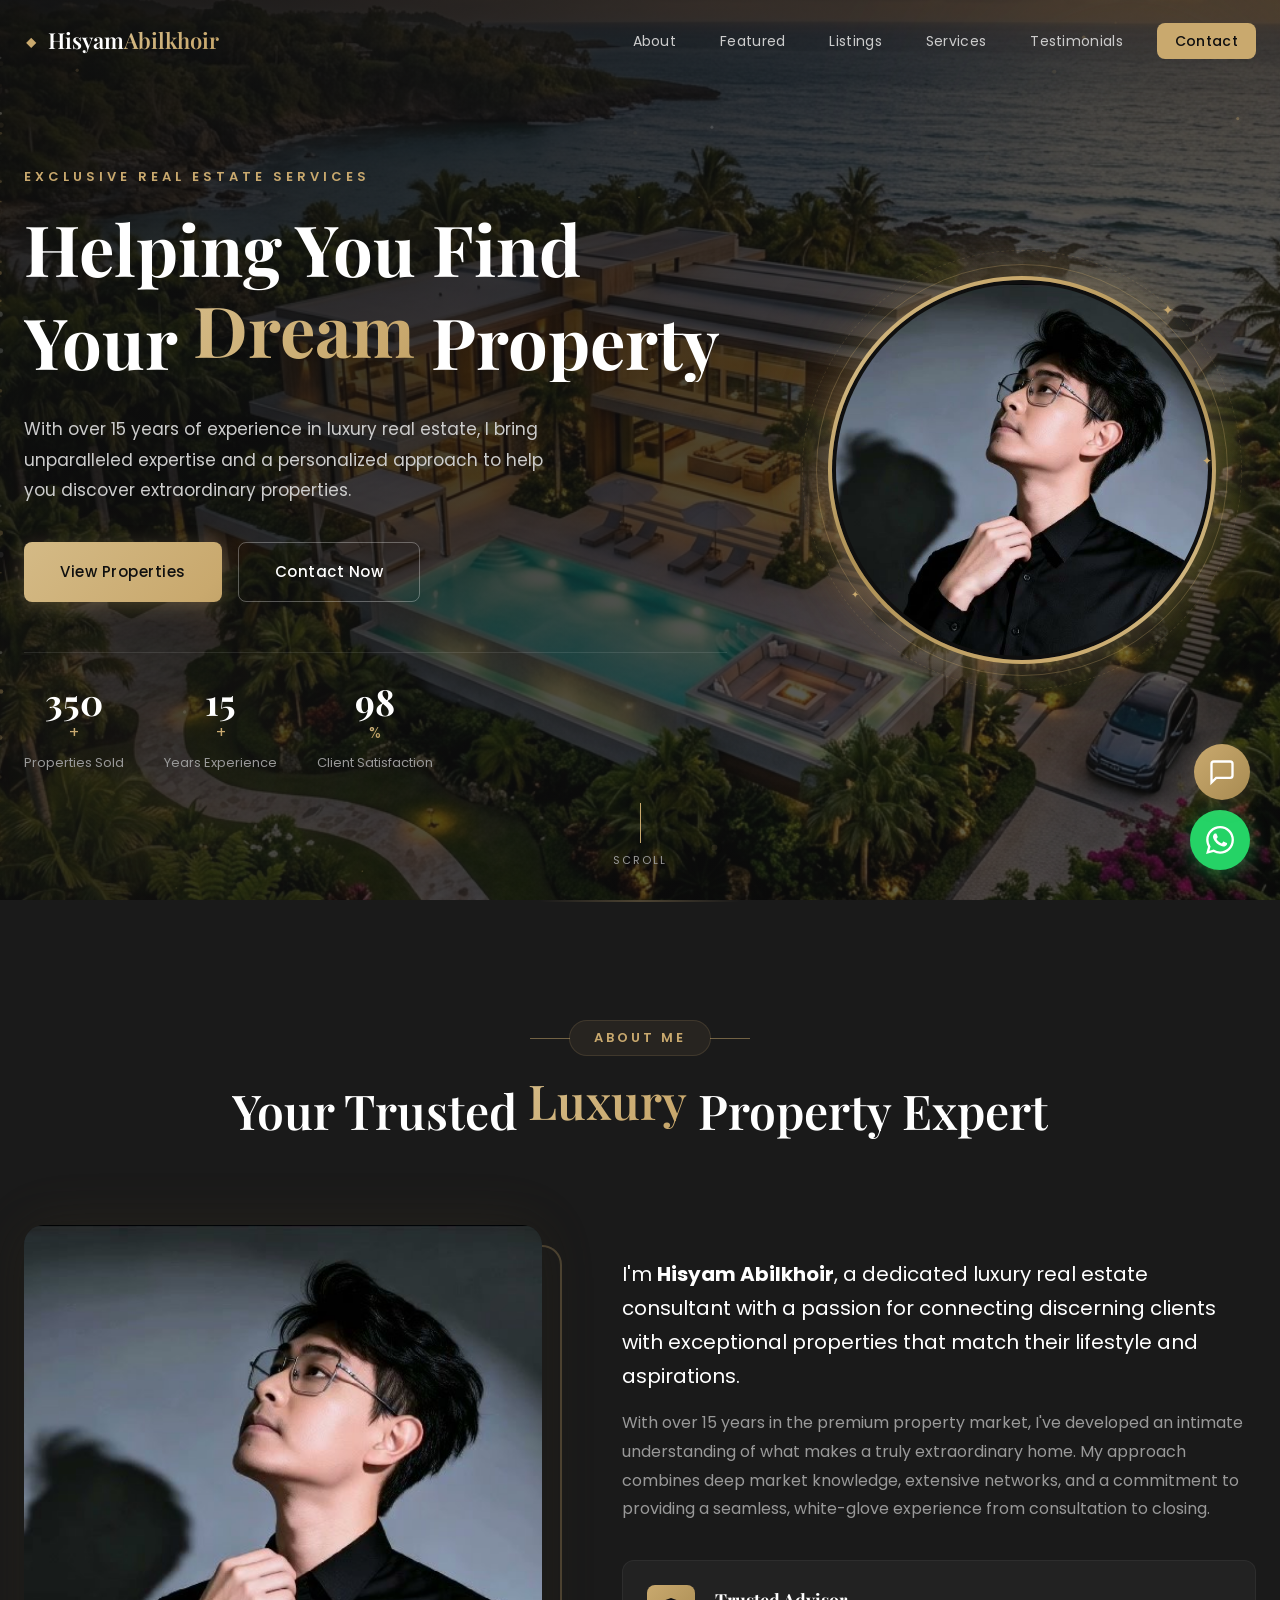
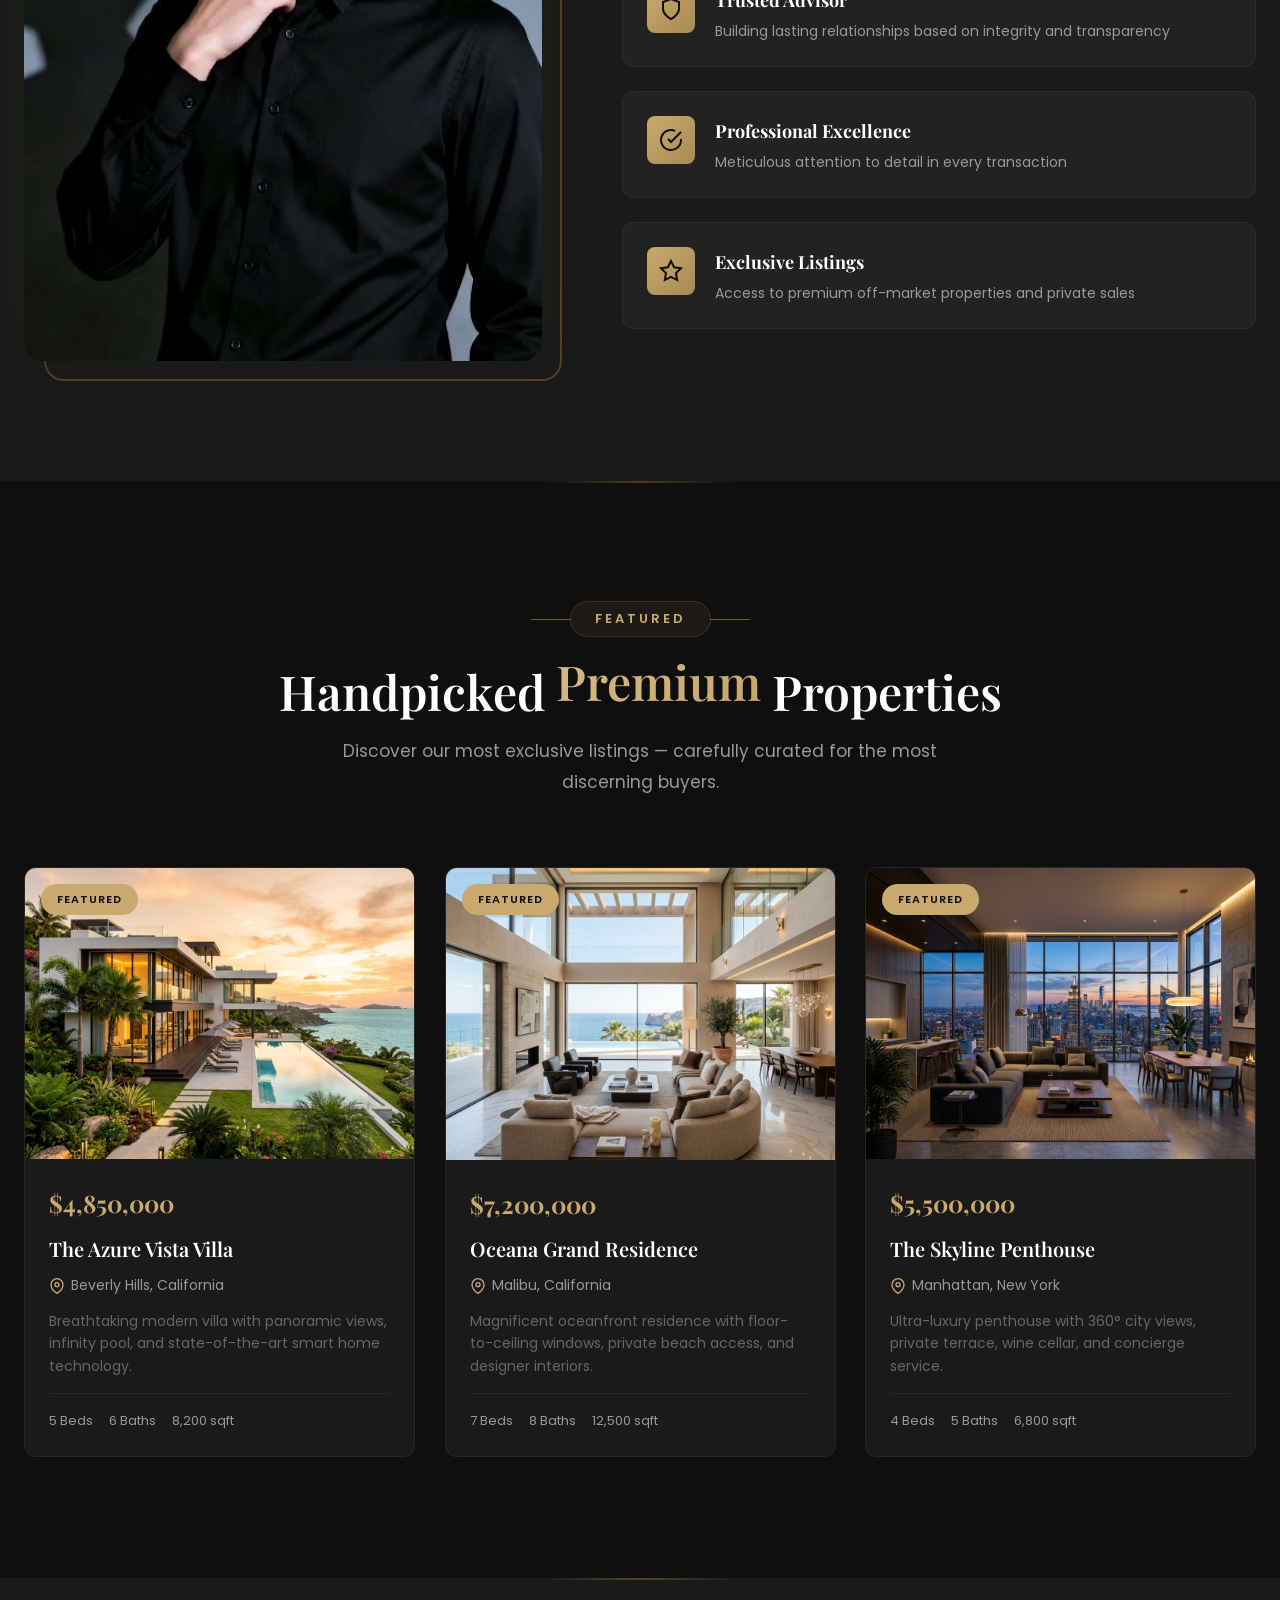
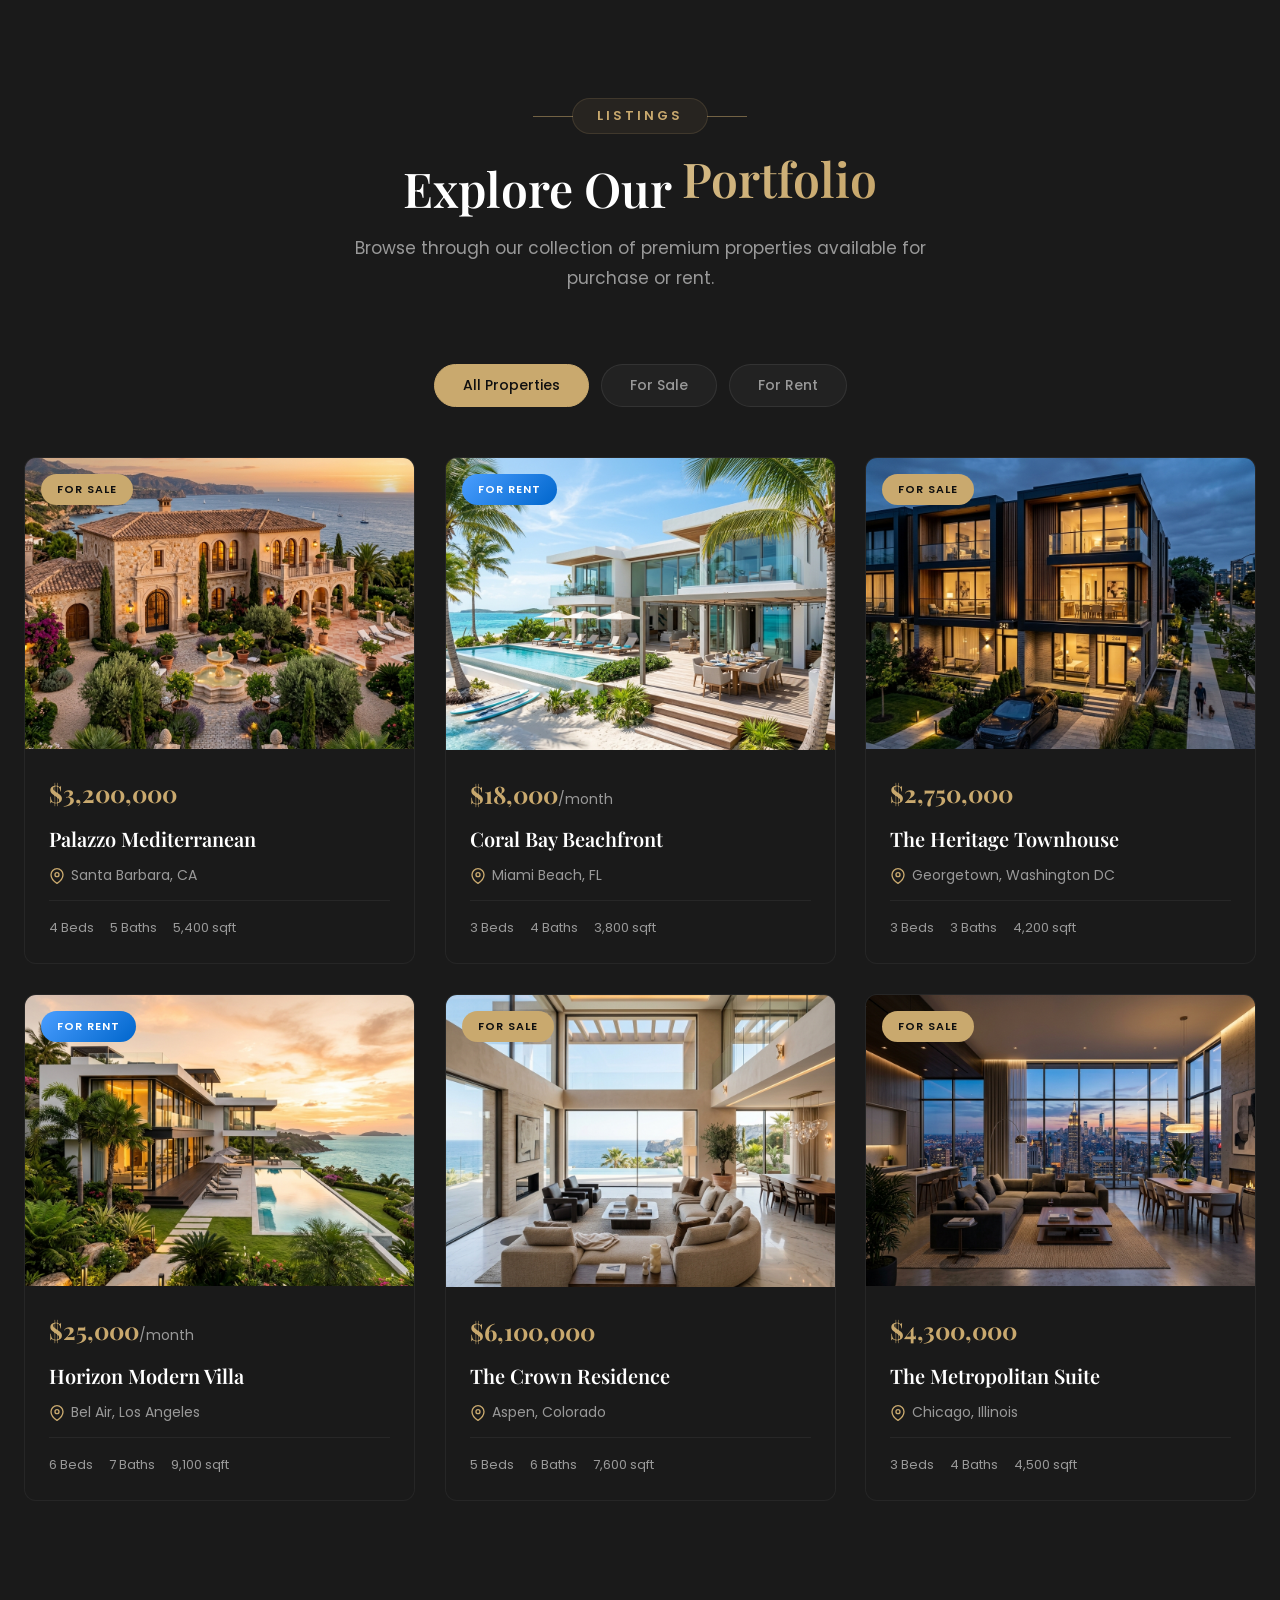
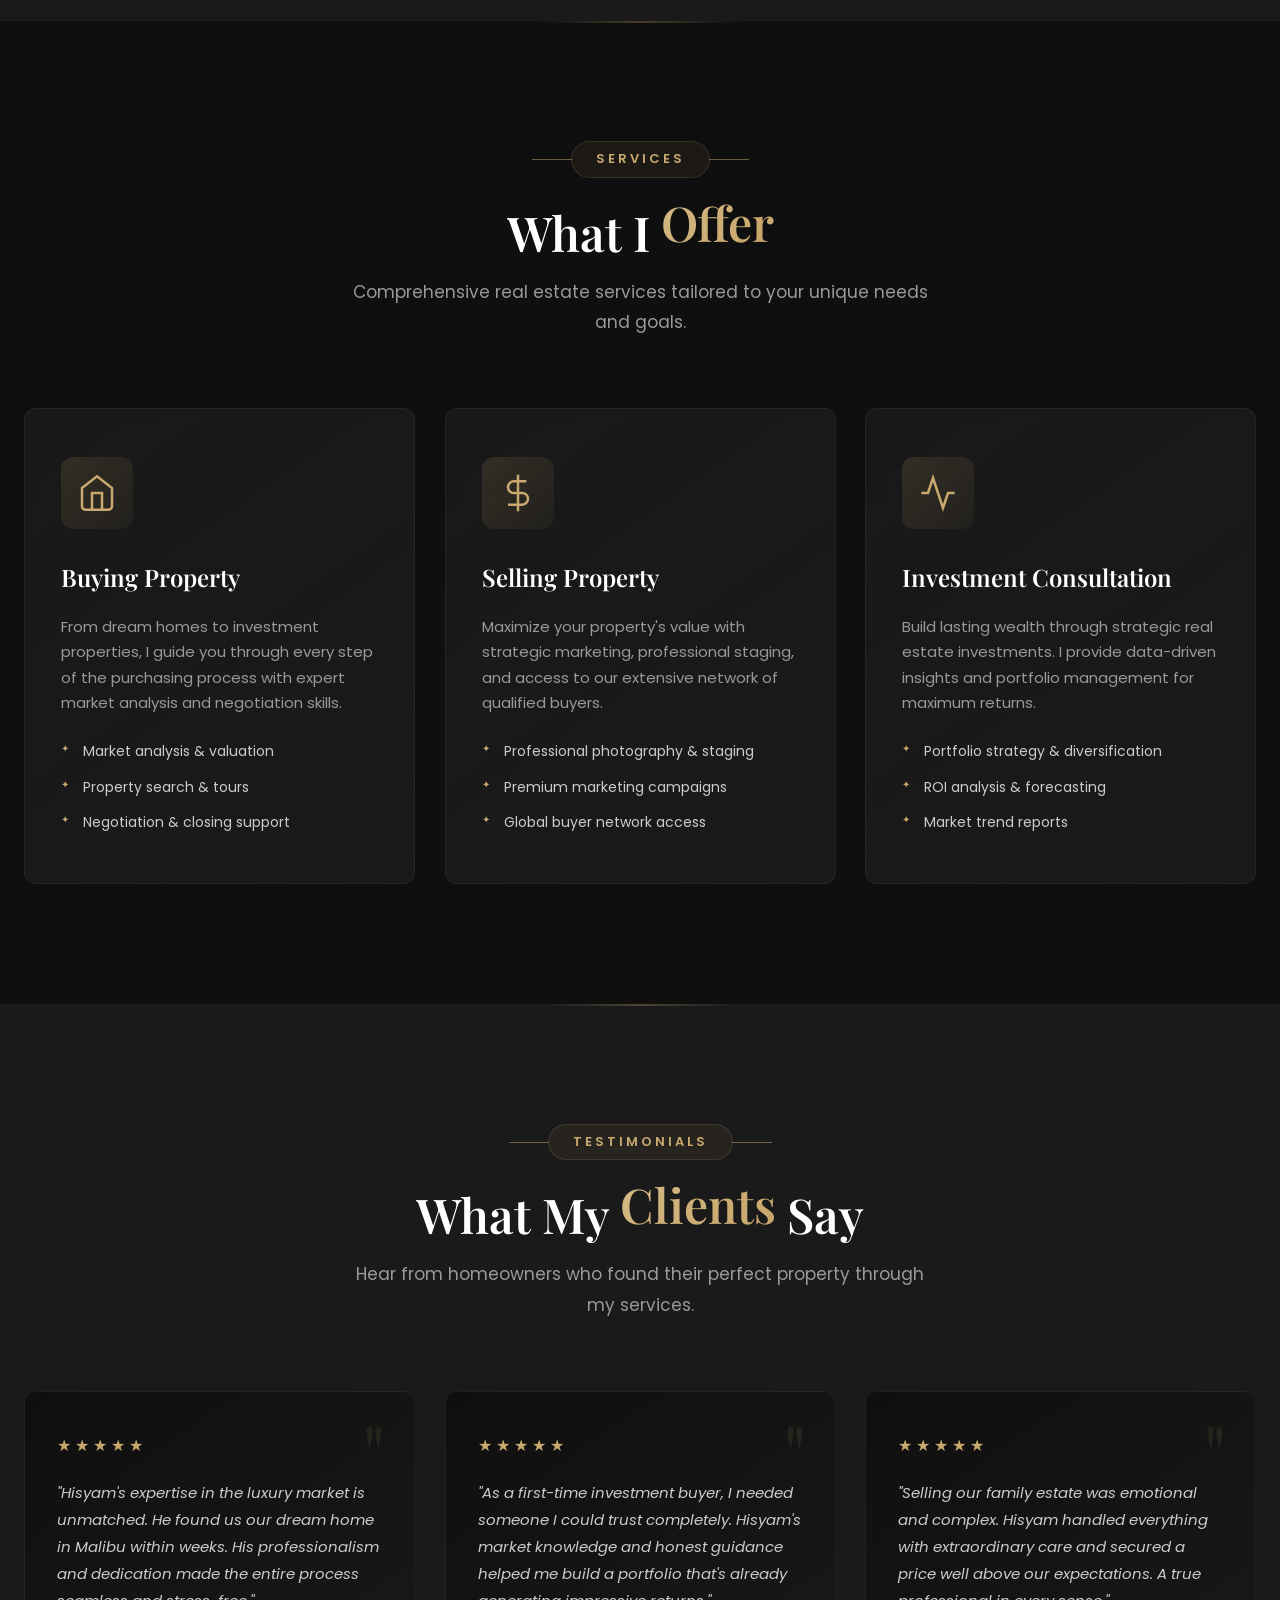
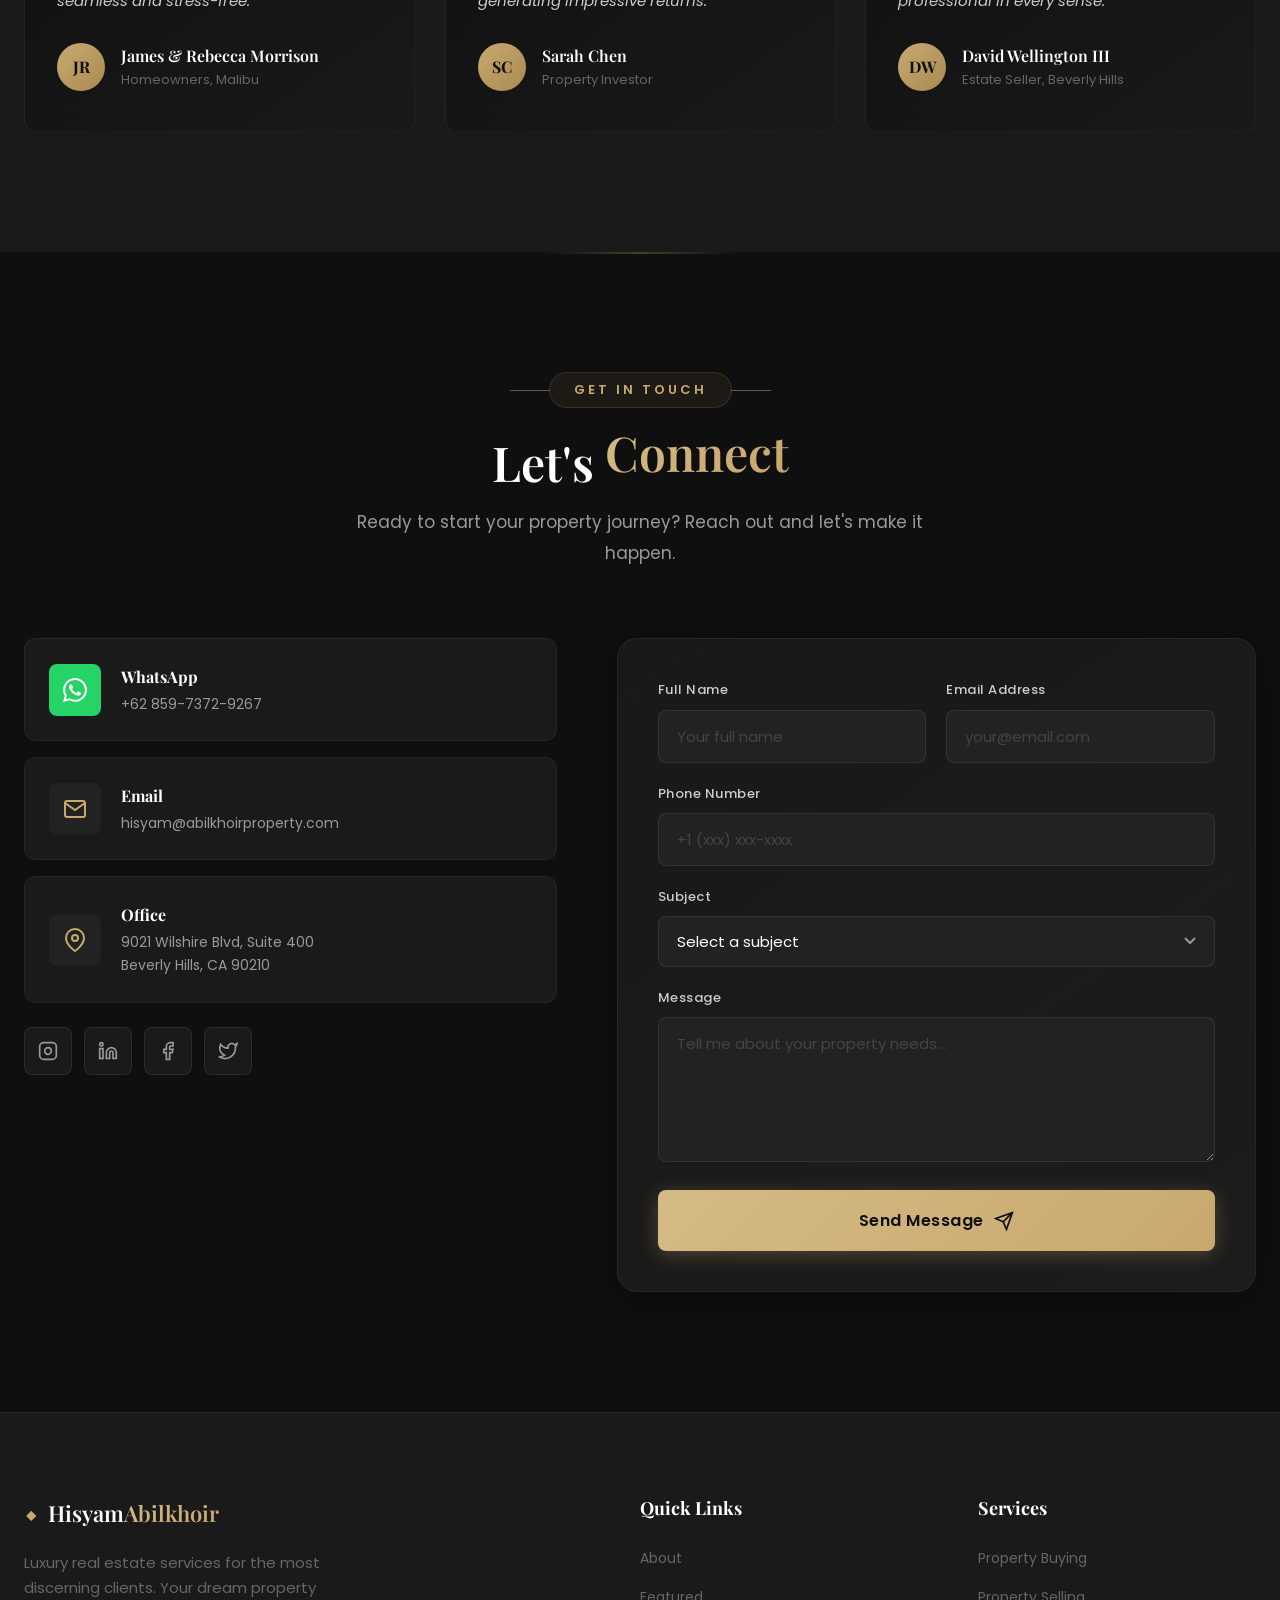
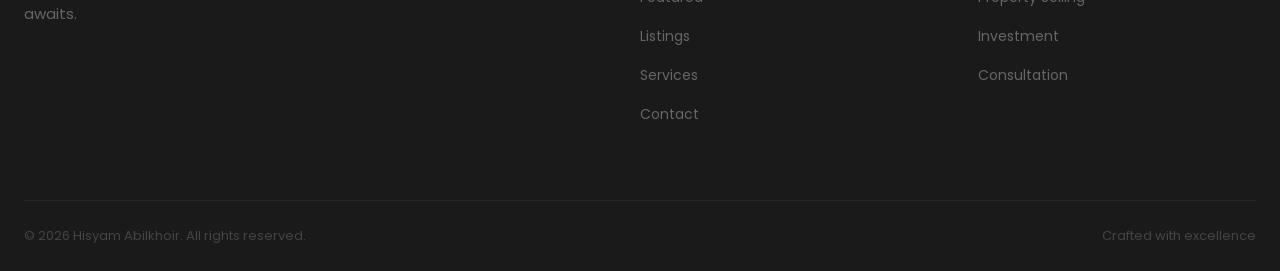
==== index.html @ cdea1179 "update" ====
<!doctype html>
<html lang="en">
  <head>
    <meta charset="UTF-8" />
    <meta name="viewport" content="width=device-width, initial-scale=1.0" />
    <meta
      name="description"
      content="Hisyam Abilkhoir — Premium luxury real estate agent specializing in exclusive properties. Find your dream home with personalized service and expert guidance."
    />
    <meta
      name="keywords"
      content="luxury real estate, premium property, exclusive listings, property agent, dream home"
    />
    <meta name="author" content="Hisyam Abilkhoir" />
    <title>Hisyam Abilkhoir | Luxury Property Agent</title>

    <!-- Google Fonts -->
    <link rel="preconnect" href="https://fonts.googleapis.com" />
    <link rel="preconnect" href="https://fonts.gstatic.com" crossorigin />
    <link
      href="https://fonts.googleapis.com/css2?family=Playfair+Display:ital,wght@0,400;0,500;0,600;0,700;1,400;1,500&family=Poppins:wght@300;400;500;600;700&display=swap"
      rel="stylesheet"
    />

    <!-- Stylesheet -->
    <link rel="stylesheet" href="style.css" />
  </head>
  <body>
    <!-- ============================================ -->
    <!-- PRELOADER -->
    <!-- ============================================ -->
    <div id="preloader" class="preloader">
      <div class="preloader-inner">
        <div class="preloader-ring"></div>
        <div class="preloader-ring"></div>
        <div class="preloader-ring"></div>
        <span class="preloader-text"
          >Hisyam<span class="gold">Abilkhoir</span></span
        >
      </div>
    </div>

    <!-- ============================================ -->
    <!-- NAVIGATION -->
    <!-- ============================================ -->
    <nav id="navbar" class="navbar">
      <div class="scroll-progress" id="scrollProgress"></div>
      <div class="nav-container">
        <a href="#hero" class="nav-logo">
          <span class="logo-icon">⬥</span>
          <span class="logo-text"
            >Hisyam<span class="gold">Abilkhoir</span></span
          >
        </a>
        <ul class="nav-menu" id="navMenu">
          <li><a href="#about" class="nav-link">About</a></li>
          <li><a href="#featured" class="nav-link">Featured</a></li>
          <li><a href="#listings" class="nav-link">Listings</a></li>
          <li><a href="#services" class="nav-link">Services</a></li>
          <li><a href="#testimonials" class="nav-link">Testimonials</a></li>
          <li><a href="#contact" class="nav-link nav-cta">Contact</a></li>
        </ul>
        <button
          class="nav-toggle"
          id="navToggle"
          aria-label="Toggle navigation menu"
        >
          <span class="bar"></span>
          <span class="bar"></span>
          <span class="bar"></span>
        </button>
      </div>
    </nav>

    <!-- ============================================ -->
    <!-- HERO SECTION -->
    <!-- ============================================ -->
    <section id="hero" class="hero">
      <div class="hero-bg">
        <img
          src="images/hero-bg.png"
          alt="Luxury modern villa"
          class="hero-bg-img"
        />
        <div class="hero-overlay"></div>
      </div>
      <canvas id="particleCanvas" class="particle-canvas"></canvas>
      <div class="hero-glow hero-glow-1"></div>
      <div class="hero-glow hero-glow-2"></div>
      <div class="hero-content">
        <div class="hero-text">
          <p class="hero-subtitle fade-in">Exclusive Real Estate Services</p>
          <h1 class="hero-title fade-in text-shine">
            Helping You Find<br />
            Your <span class="gold-shine">Dream</span> Property
          </h1>
          <p class="hero-desc fade-in">
            With over 15 years of experience in luxury real estate, I bring
            unparalleled expertise and a personalized approach to help you
            discover extraordinary properties.
          </p>
          <div class="hero-btns fade-in">
            <a href="#listings" class="btn btn-primary" id="heroViewProperties"
              >View Properties</a
            >
            <a href="#contact" class="btn btn-outline" id="heroContactNow"
              >Contact Now</a
            >
          </div>
          <div class="hero-stats fade-in">
            <div class="stat">
              <span class="stat-number" data-count="350">0</span
              ><span class="gold">+</span>
              <span class="stat-label">Properties Sold</span>
            </div>
            <div class="stat">
              <span class="stat-number" data-count="15">0</span
              ><span class="gold">+</span>
              <span class="stat-label">Years Experience</span>
            </div>
            <div class="stat">
              <span class="stat-number" data-count="98">0</span
              ><span class="gold">%</span>
              <span class="stat-label">Client Satisfaction</span>
            </div>
          </div>
        </div>
        <div class="hero-agent fade-in">
          <div class="agent-photo-wrapper" data-tilt>
            <img
              src="images/profile-2.jpg"
              alt="Hisyam Abilkhoir — Luxury Property Agent"
              class="agent-photo"
            />
            <div class="agent-photo-ring"></div>
            <div class="agent-photo-ring agent-photo-ring-2"></div>
            <div class="agent-photo-glow"></div>
            <div class="agent-photo-sparkle sparkle-1">✦</div>
            <div class="agent-photo-sparkle sparkle-2">✦</div>
            <div class="agent-photo-sparkle sparkle-3">✦</div>
          </div>
        </div>
      </div>
      <div class="hero-scroll">
        <a href="#about" class="scroll-indicator" aria-label="Scroll down">
          <span class="scroll-line"></span>
          <span class="scroll-text">Scroll</span>
        </a>
      </div>
    </section>

    <!-- ============================================ -->
    <!-- ABOUT SECTION -->
    <!-- ============================================ -->
    <section id="about" class="section about">
      <div class="container">
        <div class="section-header" data-animate>
          <span class="section-tag">About Me</span>
          <h2 class="section-title">
            Your Trusted <span class="gold-shine">Luxury</span> Property Expert
          </h2>
        </div>
        <div class="about-grid" data-animate>
          <div class="about-image" data-tilt>
            <img
              src="images/profile-2.jpg"
              alt="Hisyam Abilkhoir professional portrait"
            />
            <div class="about-image-accent"></div>
            <div class="about-image-glow"></div>
          </div>
          <div class="about-content">
            <p class="about-intro">
              I'm <strong>Hisyam Abilkhoir</strong>, a dedicated luxury real
              estate consultant with a passion for connecting discerning clients
              with exceptional properties that match their lifestyle and
              aspirations.
            </p>
            <p class="about-text">
              With over 15 years in the premium property market, I've developed
              an intimate understanding of what makes a truly extraordinary
              home. My approach combines deep market knowledge, extensive
              networks, and a commitment to providing a seamless, white-glove
              experience from consultation to closing.
            </p>
            <div class="about-highlights">
              <div class="highlight">
                <div class="highlight-icon">
                  <svg
                    width="24"
                    height="24"
                    viewBox="0 0 24 24"
                    fill="none"
                    stroke="currentColor"
                    stroke-width="2"
                  >
                    <path d="M12 22s8-4 8-10V5l-8-3-8 3v7c0 6 8 10 8 10z" />
                  </svg>
                </div>
                <div>
                  <h4>Trusted Advisor</h4>
                  <p>
                    Building lasting relationships based on integrity and
                    transparency
                  </p>
                </div>
              </div>
              <div class="highlight">
                <div class="highlight-icon">
                  <svg
                    width="24"
                    height="24"
                    viewBox="0 0 24 24"
                    fill="none"
                    stroke="currentColor"
                    stroke-width="2"
                  >
                    <path d="M22 11.08V12a10 10 0 1 1-5.93-9.14" />
                    <polyline points="22 4 12 14.01 9 11.01" />
                  </svg>
                </div>
                <div>
                  <h4>Professional Excellence</h4>
                  <p>Meticulous attention to detail in every transaction</p>
                </div>
              </div>
              <div class="highlight">
                <div class="highlight-icon">
                  <svg
                    width="24"
                    height="24"
                    viewBox="0 0 24 24"
                    fill="none"
                    stroke="currentColor"
                    stroke-width="2"
                  >
                    <polygon
                      points="12 2 15.09 8.26 22 9.27 17 14.14 18.18 21.02 12 17.77 5.82 21.02 7 14.14 2 9.27 8.91 8.26 12 2"
                    />
                  </svg>
                </div>
                <div>
                  <h4>Exclusive Listings</h4>
                  <p>
                    Access to premium off-market properties and private sales
                  </p>
                </div>
              </div>
            </div>
          </div>
        </div>
      </div>
    </section>

    <!-- ============================================ -->
    <!-- FEATURED PROPERTIES -->
    <!-- ============================================ -->
    <section id="featured" class="section featured">
      <div class="container">
        <div class="section-header" data-animate>
          <span class="section-tag">Featured</span>
          <h2 class="section-title">
            Handpicked <span class="gold-shine">Premium</span> Properties
          </h2>
          <p class="section-desc">
            Discover our most exclusive listings — carefully curated for the
            most discerning buyers.
          </p>
        </div>
        <div class="featured-grid" data-animate>
          <!-- Property 1 -->
          <div
            class="property-card featured-card"
            id="featuredProperty1"
            data-tilt
          >
            <div class="property-image">
              <img src="images/property-1.png" alt="The Azure Vista Villa" />
              <div class="property-badge">Featured</div>
              <div class="property-overlay">
                <a href="#" class="property-view-btn">View Details</a>
              </div>
            </div>
            <div class="property-info">
              <div class="property-price">$4,850,000</div>
              <h3 class="property-name">The Azure Vista Villa</h3>
              <p class="property-location">
                <svg
                  width="16"
                  height="16"
                  viewBox="0 0 24 24"
                  fill="none"
                  stroke="currentColor"
                  stroke-width="2"
                >
                  <path d="M21 10c0 7-9 13-9 13s-9-6-9-13a9 9 0 0 1 18 0z" />
                  <circle cx="12" cy="10" r="3" />
                </svg>
                Beverly Hills, California
              </p>
              <p class="property-desc">
                Breathtaking modern villa with panoramic views, infinity pool,
                and state-of-the-art smart home technology.
              </p>
              <div class="property-meta">
                <span>5 Beds</span>
                <span>6 Baths</span>
                <span>8,200 sqft</span>
              </div>
            </div>
          </div>
          <!-- Property 2 -->
          <div
            class="property-card featured-card"
            id="featuredProperty2"
            data-tilt
          >
            <div class="property-image">
              <img src="images/property-2.png" alt="Oceana Grand Residence" />
              <div class="property-badge">Featured</div>
              <div class="property-overlay">
                <a href="#" class="property-view-btn">View Details</a>
              </div>
            </div>
            <div class="property-info">
              <div class="property-price">$7,200,000</div>
              <h3 class="property-name">Oceana Grand Residence</h3>
              <p class="property-location">
                <svg
                  width="16"
                  height="16"
                  viewBox="0 0 24 24"
                  fill="none"
                  stroke="currentColor"
                  stroke-width="2"
                >
                  <path d="M21 10c0 7-9 13-9 13s-9-6-9-13a9 9 0 0 1 18 0z" />
                  <circle cx="12" cy="10" r="3" />
                </svg>
                Malibu, California
              </p>
              <p class="property-desc">
                Magnificent oceanfront residence with floor-to-ceiling windows,
                private beach access, and designer interiors.
              </p>
              <div class="property-meta">
                <span>7 Beds</span>
                <span>8 Baths</span>
                <span>12,500 sqft</span>
              </div>
            </div>
          </div>
          <!-- Property 3 -->
          <div
            class="property-card featured-card"
            id="featuredProperty3"
            data-tilt
          >
            <div class="property-image">
              <img src="images/property-3.png" alt="The Skyline Penthouse" />
              <div class="property-badge">Featured</div>
              <div class="property-overlay">
                <a href="#" class="property-view-btn">View Details</a>
              </div>
            </div>
            <div class="property-info">
              <div class="property-price">$5,500,000</div>
              <h3 class="property-name">The Skyline Penthouse</h3>
              <p class="property-location">
                <svg
                  width="16"
                  height="16"
                  viewBox="0 0 24 24"
                  fill="none"
                  stroke="currentColor"
                  stroke-width="2"
                >
                  <path d="M21 10c0 7-9 13-9 13s-9-6-9-13a9 9 0 0 1 18 0z" />
                  <circle cx="12" cy="10" r="3" />
                </svg>
                Manhattan, New York
              </p>
              <p class="property-desc">
                Ultra-luxury penthouse with 360° city views, private terrace,
                wine cellar, and concierge service.
              </p>
              <div class="property-meta">
                <span>4 Beds</span>
                <span>5 Baths</span>
                <span>6,800 sqft</span>
              </div>
            </div>
          </div>
        </div>
      </div>
    </section>

    <!-- ============================================ -->
    <!-- PROPERTY LISTINGS -->
    <!-- ============================================ -->
    <section id="listings" class="section listings">
      <div class="container">
        <div class="section-header" data-animate>
          <span class="section-tag">Listings</span>
          <h2 class="section-title">
            Explore Our <span class="gold-shine">Portfolio</span>
          </h2>
          <p class="section-desc">
            Browse through our collection of premium properties available for
            purchase or rent.
          </p>
        </div>
        <div class="listings-filter" data-animate>
          <button class="filter-btn active" data-filter="all" id="filterAll">
            All Properties
          </button>
          <button class="filter-btn" data-filter="buy" id="filterBuy">
            For Sale
          </button>
          <button class="filter-btn" data-filter="rent" id="filterRent">
            For Rent
          </button>
        </div>
        <div class="listings-grid" id="listingsGrid" data-animate>
          <!-- Listing 1 -->
          <div class="property-card listing-card" data-type="buy" id="listing1">
            <div class="property-image">
              <img
                src="images/property-4.png"
                alt="Palazzo Mediterranean Estate"
              />
              <div class="property-badge sale">For Sale</div>
              <div class="property-overlay">
                <a href="#" class="property-view-btn">View Details</a>
              </div>
            </div>
            <div class="property-info">
              <div class="property-price">$3,200,000</div>
              <h3 class="property-name">Palazzo Mediterranean</h3>
              <p class="property-location">
                <svg
                  width="16"
                  height="16"
                  viewBox="0 0 24 24"
                  fill="none"
                  stroke="currentColor"
                  stroke-width="2"
                >
                  <path d="M21 10c0 7-9 13-9 13s-9-6-9-13a9 9 0 0 1 18 0z" />
                  <circle cx="12" cy="10" r="3" />
                </svg>
                Santa Barbara, CA
              </p>
              <div class="property-meta">
                <span>4 Beds</span>
                <span>5 Baths</span>
                <span>5,400 sqft</span>
              </div>
            </div>
          </div>
          <!-- Listing 2 -->
          <div
            class="property-card listing-card"
            data-type="rent"
            id="listing2"
          >
            <div class="property-image">
              <img src="images/property-5.png" alt="Coral Bay Beachfront" />
              <div class="property-badge rent">For Rent</div>
              <div class="property-overlay">
                <a href="#" class="property-view-btn">View Details</a>
              </div>
            </div>
            <div class="property-info">
              <div class="property-price">
                $18,000<span class="price-period">/month</span>
              </div>
              <h3 class="property-name">Coral Bay Beachfront</h3>
              <p class="property-location">
                <svg
                  width="16"
                  height="16"
                  viewBox="0 0 24 24"
                  fill="none"
                  stroke="currentColor"
                  stroke-width="2"
                >
                  <path d="M21 10c0 7-9 13-9 13s-9-6-9-13a9 9 0 0 1 18 0z" />
                  <circle cx="12" cy="10" r="3" />
                </svg>
                Miami Beach, FL
              </p>
              <div class="property-meta">
                <span>3 Beds</span>
                <span>4 Baths</span>
                <span>3,800 sqft</span>
              </div>
            </div>
          </div>
          <!-- Listing 3 -->
          <div class="property-card listing-card" data-type="buy" id="listing3">
            <div class="property-image">
              <img src="images/property-6.png" alt="The Heritage Townhouse" />
              <div class="property-badge sale">For Sale</div>
              <div class="property-overlay">
                <a href="#" class="property-view-btn">View Details</a>
              </div>
            </div>
            <div class="property-info">
              <div class="property-price">$2,750,000</div>
              <h3 class="property-name">The Heritage Townhouse</h3>
              <p class="property-location">
                <svg
                  width="16"
                  height="16"
                  viewBox="0 0 24 24"
                  fill="none"
                  stroke="currentColor"
                  stroke-width="2"
                >
                  <path d="M21 10c0 7-9 13-9 13s-9-6-9-13a9 9 0 0 1 18 0z" />
                  <circle cx="12" cy="10" r="3" />
                </svg>
                Georgetown, Washington DC
              </p>
              <div class="property-meta">
                <span>3 Beds</span>
                <span>3 Baths</span>
                <span>4,200 sqft</span>
              </div>
            </div>
          </div>
          <!-- Listing 4 -->
          <div
            class="property-card listing-card"
            data-type="rent"
            id="listing4"
          >
            <div class="property-image">
              <img src="images/property-1.png" alt="Horizon Modern Villa" />
              <div class="property-badge rent">For Rent</div>
              <div class="property-overlay">
                <a href="#" class="property-view-btn">View Details</a>
              </div>
            </div>
            <div class="property-info">
              <div class="property-price">
                $25,000<span class="price-period">/month</span>
              </div>
              <h3 class="property-name">Horizon Modern Villa</h3>
              <p class="property-location">
                <svg
                  width="16"
                  height="16"
                  viewBox="0 0 24 24"
                  fill="none"
                  stroke="currentColor"
                  stroke-width="2"
                >
                  <path d="M21 10c0 7-9 13-9 13s-9-6-9-13a9 9 0 0 1 18 0z" />
                  <circle cx="12" cy="10" r="3" />
                </svg>
                Bel Air, Los Angeles
              </p>
              <div class="property-meta">
                <span>6 Beds</span>
                <span>7 Baths</span>
                <span>9,100 sqft</span>
              </div>
            </div>
          </div>
          <!-- Listing 5 -->
          <div class="property-card listing-card" data-type="buy" id="listing5">
            <div class="property-image">
              <img src="images/property-2.png" alt="The Crown Residence" />
              <div class="property-badge sale">For Sale</div>
              <div class="property-overlay">
                <a href="#" class="property-view-btn">View Details</a>
              </div>
            </div>
            <div class="property-info">
              <div class="property-price">$6,100,000</div>
              <h3 class="property-name">The Crown Residence</h3>
              <p class="property-location">
                <svg
                  width="16"
                  height="16"
                  viewBox="0 0 24 24"
                  fill="none"
                  stroke="currentColor"
                  stroke-width="2"
                >
                  <path d="M21 10c0 7-9 13-9 13s-9-6-9-13a9 9 0 0 1 18 0z" />
                  <circle cx="12" cy="10" r="3" />
                </svg>
                Aspen, Colorado
              </p>
              <div class="property-meta">
                <span>5 Beds</span>
                <span>6 Baths</span>
                <span>7,600 sqft</span>
              </div>
            </div>
          </div>
          <!-- Listing 6 -->
          <div class="property-card listing-card" data-type="buy" id="listing6">
            <div class="property-image">
              <img src="images/property-3.png" alt="The Metropolitan Suite" />
              <div class="property-badge sale">For Sale</div>
              <div class="property-overlay">
                <a href="#" class="property-view-btn">View Details</a>
              </div>
            </div>
            <div class="property-info">
              <div class="property-price">$4,300,000</div>
              <h3 class="property-name">The Metropolitan Suite</h3>
              <p class="property-location">
                <svg
                  width="16"
                  height="16"
                  viewBox="0 0 24 24"
                  fill="none"
                  stroke="currentColor"
                  stroke-width="2"
                >
                  <path d="M21 10c0 7-9 13-9 13s-9-6-9-13a9 9 0 0 1 18 0z" />
                  <circle cx="12" cy="10" r="3" />
                </svg>
                Chicago, Illinois
              </p>
              <div class="property-meta">
                <span>3 Beds</span>
                <span>4 Baths</span>
                <span>4,500 sqft</span>
              </div>
            </div>
          </div>
        </div>
      </div>
    </section>

    <!-- ============================================ -->
    <!-- SERVICES SECTION -->
    <!-- ============================================ -->
    <section id="services" class="section services">
      <div class="container">
        <div class="section-header" data-animate>
          <span class="section-tag">Services</span>
          <h2 class="section-title">
            What I <span class="gold-shine">Offer</span>
          </h2>
          <p class="section-desc">
            Comprehensive real estate services tailored to your unique needs and
            goals.
          </p>
        </div>
        <div class="services-grid" data-animate>
          <div class="service-card" id="serviceBuying" data-tilt>
            <div class="service-icon">
              <svg
                width="40"
                height="40"
                viewBox="0 0 24 24"
                fill="none"
                stroke="currentColor"
                stroke-width="1.5"
              >
                <path d="M3 9l9-7 9 7v11a2 2 0 0 1-2 2H5a2 2 0 0 1-2-2z" />
                <polyline points="9 22 9 12 15 12 15 22" />
              </svg>
            </div>
            <h3 class="service-title">Buying Property</h3>
            <p class="service-desc">
              From dream homes to investment properties, I guide you through
              every step of the purchasing process with expert market analysis
              and negotiation skills.
            </p>
            <ul class="service-list">
              <li>Market analysis & valuation</li>
              <li>Property search & tours</li>
              <li>Negotiation & closing support</li>
            </ul>
          </div>
          <div class="service-card" id="serviceSelling" data-tilt>
            <div class="service-icon">
              <svg
                width="40"
                height="40"
                viewBox="0 0 24 24"
                fill="none"
                stroke="currentColor"
                stroke-width="1.5"
              >
                <path
                  d="M12 1v22M17 5H9.5a3.5 3.5 0 0 0 0 7h5a3.5 3.5 0 0 1 0 7H6"
                />
              </svg>
            </div>
            <h3 class="service-title">Selling Property</h3>
            <p class="service-desc">
              Maximize your property's value with strategic marketing,
              professional staging, and access to our extensive network of
              qualified buyers.
            </p>
            <ul class="service-list">
              <li>Professional photography & staging</li>
              <li>Premium marketing campaigns</li>
              <li>Global buyer network access</li>
            </ul>
          </div>
          <div class="service-card" id="serviceInvestment" data-tilt>
            <div class="service-icon">
              <svg
                width="40"
                height="40"
                viewBox="0 0 24 24"
                fill="none"
                stroke="currentColor"
                stroke-width="1.5"
              >
                <polyline points="22 12 18 12 15 21 9 3 6 12 2 12" />
              </svg>
            </div>
            <h3 class="service-title">Investment Consultation</h3>
            <p class="service-desc">
              Build lasting wealth through strategic real estate investments. I
              provide data-driven insights and portfolio management for maximum
              returns.
            </p>
            <ul class="service-list">
              <li>Portfolio strategy & diversification</li>
              <li>ROI analysis & forecasting</li>
              <li>Market trend reports</li>
            </ul>
          </div>
        </div>
      </div>
    </section>

    <!-- ============================================ -->
    <!-- TESTIMONIALS SECTION -->
    <!-- ============================================ -->
    <section id="testimonials" class="section testimonials">
      <div class="container">
        <div class="section-header" data-animate>
          <span class="section-tag">Testimonials</span>
          <h2 class="section-title">
            What My <span class="gold-shine">Clients</span> Say
          </h2>
          <p class="section-desc">
            Hear from homeowners who found their perfect property through my
            services.
          </p>
        </div>
        <div class="testimonials-grid" data-animate>
          <div class="testimonial-card" id="testimonial1" data-tilt>
            <div class="testimonial-stars">
              <span>★</span><span>★</span><span>★</span><span>★</span
              ><span>★</span>
            </div>
            <p class="testimonial-text">
              "Hisyam's expertise in the luxury market is unmatched. He found us
              our dream home in Malibu within weeks. His professionalism and
              dedication made the entire process seamless and stress-free."
            </p>
            <div class="testimonial-author">
              <div class="testimonial-avatar">JR</div>
              <div>
                <h4 class="testimonial-name">James & Rebecca Morrison</h4>
                <p class="testimonial-role">Homeowners, Malibu</p>
              </div>
            </div>
          </div>
          <div class="testimonial-card" id="testimonial2" data-tilt>
            <div class="testimonial-stars">
              <span>★</span><span>★</span><span>★</span><span>★</span
              ><span>★</span>
            </div>
            <p class="testimonial-text">
              "As a first-time investment buyer, I needed someone I could trust
              completely. Hisyam's market knowledge and honest guidance helped
              me build a portfolio that's already generating impressive
              returns."
            </p>
            <div class="testimonial-author">
              <div class="testimonial-avatar">SC</div>
              <div>
                <h4 class="testimonial-name">Sarah Chen</h4>
                <p class="testimonial-role">Property Investor</p>
              </div>
            </div>
          </div>
          <div class="testimonial-card" id="testimonial3" data-tilt>
            <div class="testimonial-stars">
              <span>★</span><span>★</span><span>★</span><span>★</span
              ><span>★</span>
            </div>
            <p class="testimonial-text">
              "Selling our family estate was emotional and complex. Hisyam
              handled everything with extraordinary care and secured a price
              well above our expectations. A true professional in every sense."
            </p>
            <div class="testimonial-author">
              <div class="testimonial-avatar">DW</div>
              <div>
                <h4 class="testimonial-name">David Wellington III</h4>
                <p class="testimonial-role">Estate Seller, Beverly Hills</p>
              </div>
            </div>
          </div>
        </div>
      </div>
    </section>

    <!-- ============================================ -->
    <!-- CONTACT SECTION -->
    <!-- ============================================ -->
    <section id="contact" class="section contact">
      <div class="container">
        <div class="section-header" data-animate>
          <span class="section-tag">Get In Touch</span>
          <h2 class="section-title">
            Let's <span class="gold-shine">Connect</span>
          </h2>
          <p class="section-desc">
            Ready to start your property journey? Reach out and let's make it
            happen.
          </p>
        </div>
        <div class="contact-grid" data-animate>
          <div class="contact-info">
            <div class="contact-card" id="contactWhatsApp">
              <div class="contact-icon whatsapp-icon">
                <svg
                  width="24"
                  height="24"
                  viewBox="0 0 24 24"
                  fill="currentColor"
                >
                  <path
                    d="M17.472 14.382c-.297-.149-1.758-.867-2.03-.967-.273-.099-.471-.148-.67.15-.197.297-.767.966-.94 1.164-.173.199-.347.223-.644.075-.297-.15-1.255-.463-2.39-1.475-.883-.788-1.48-1.761-1.653-2.059-.173-.297-.018-.458.13-.606.134-.133.298-.347.446-.52.149-.174.198-.298.298-.497.099-.198.05-.371-.025-.52-.075-.149-.669-1.612-.916-2.207-.242-.579-.487-.5-.669-.51-.173-.008-.371-.01-.57-.01-.198 0-.52.074-.792.372-.272.297-1.04 1.016-1.04 2.479 0 1.462 1.065 2.875 1.213 3.074.149.198 2.096 3.2 5.077 4.487.709.306 1.262.489 1.694.625.712.227 1.36.195 1.871.118.571-.085 1.758-.719 2.006-1.413.248-.694.248-1.289.173-1.413-.074-.124-.272-.198-.57-.347m-5.421 7.403h-.004a9.87 9.87 0 01-5.031-1.378l-.361-.214-3.741.982.998-3.648-.235-.374a9.86 9.86 0 01-1.51-5.26c.001-5.45 4.436-9.884 9.888-9.884 2.64 0 5.122 1.03 6.988 2.898a9.825 9.825 0 012.893 6.994c-.003 5.45-4.437 9.884-9.885 9.884m8.413-18.297A11.815 11.815 0 0012.05 0C5.495 0 .16 5.335.157 11.892c0 2.096.547 4.142 1.588 5.945L.057 24l6.305-1.654a11.882 11.882 0 005.683 1.448h.005c6.554 0 11.89-5.335 11.893-11.893a11.821 11.821 0 00-3.48-8.413z"
                  />
                </svg>
              </div>
              <div>
                <h4>WhatsApp</h4>
                <p>+62 859-7372-9267</p>
              </div>
            </div>
            <div class="contact-card" id="contactEmail">
              <div class="contact-icon">
                <svg
                  width="24"
                  height="24"
                  viewBox="0 0 24 24"
                  fill="none"
                  stroke="currentColor"
                  stroke-width="2"
                >
                  <path
                    d="M4 4h16c1.1 0 2 .9 2 2v12c0 1.1-.9 2-2 2H4c-1.1 0-2-.9-2-2V6c0-1.1.9-2 2-2z"
                  />
                  <polyline points="22,6 12,13 2,6" />
                </svg>
              </div>
              <div>
                <h4>Email</h4>
                <p>hisyam@abilkhoirproperty.com</p>
              </div>
            </div>
            <div class="contact-card" id="contactAddress">
              <div class="contact-icon">
                <svg
                  width="24"
                  height="24"
                  viewBox="0 0 24 24"
                  fill="none"
                  stroke="currentColor"
                  stroke-width="2"
                >
                  <path d="M21 10c0 7-9 13-9 13s-9-6-9-13a9 9 0 0 1 18 0z" />
                  <circle cx="12" cy="10" r="3" />
                </svg>
              </div>
              <div>
                <h4>Office</h4>
                <p>
                  9021 Wilshire Blvd, Suite 400<br />Beverly Hills, CA 90210
                </p>
              </div>
            </div>
            <div class="contact-socials">
              <a
                href="#"
                class="social-link"
                aria-label="Instagram"
                id="socialInstagram"
              >
                <svg
                  width="20"
                  height="20"
                  viewBox="0 0 24 24"
                  fill="none"
                  stroke="currentColor"
                  stroke-width="2"
                >
                  <rect x="2" y="2" width="20" height="20" rx="5" ry="5" />
                  <path d="M16 11.37A4 4 0 1 1 12.63 8 4 4 0 0 1 16 11.37z" />
                  <line x1="17.5" y1="6.5" x2="17.51" y2="6.5" />
                </svg>
              </a>
              <a
                href="#"
                class="social-link"
                aria-label="LinkedIn"
                id="socialLinkedIn"
              >
                <svg
                  width="20"
                  height="20"
                  viewBox="0 0 24 24"
                  fill="none"
                  stroke="currentColor"
                  stroke-width="2"
                >
                  <path
                    d="M16 8a6 6 0 0 1 6 6v7h-4v-7a2 2 0 0 0-2-2 2 2 0 0 0-2 2v7h-4v-7a6 6 0 0 1 6-6z"
                  />
                  <rect x="2" y="9" width="4" height="12" />
                  <circle cx="4" cy="4" r="2" />
                </svg>
              </a>
              <a
                href="#"
                class="social-link"
                aria-label="Facebook"
                id="socialFacebook"
              >
                <svg
                  width="20"
                  height="20"
                  viewBox="0 0 24 24"
                  fill="none"
                  stroke="currentColor"
                  stroke-width="2"
                >
                  <path
                    d="M18 2h-3a5 5 0 0 0-5 5v3H7v4h3v8h4v-8h3l1-4h-4V7a1 1 0 0 1 1-1h3z"
                  />
                </svg>
              </a>
              <a
                href="#"
                class="social-link"
                aria-label="Twitter"
                id="socialTwitter"
              >
                <svg
                  width="20"
                  height="20"
                  viewBox="0 0 24 24"
                  fill="none"
                  stroke="currentColor"
                  stroke-width="2"
                >
                  <path
                    d="M23 3a10.9 10.9 0 0 1-3.14 1.53 4.48 4.48 0 0 0-7.86 3v1A10.66 10.66 0 0 1 3 4s-4 9 5 13a11.64 11.64 0 0 1-7 2c9 5 20 0 20-11.5a4.5 4.5 0 0 0-.08-.83A7.72 7.72 0 0 0 23 3z"
                  />
                </svg>
              </a>
            </div>
          </div>
          <form class="contact-form" id="contactForm">
            <div class="form-row">
              <div class="form-group">
                <label for="formName">Full Name</label>
                <input
                  type="text"
                  id="formName"
                  name="name"
                  placeholder="Your full name"
                  required
                />
              </div>
              <div class="form-group">
                <label for="formEmail">Email Address</label>
                <input
                  type="email"
                  id="formEmail"
                  name="email"
                  placeholder="your@email.com"
                  required
                />
              </div>
            </div>
            <div class="form-group">
              <label for="formPhone">Phone Number</label>
              <input
                type="tel"
                id="formPhone"
                name="phone"
                placeholder="+1 (xxx) xxx-xxxx"
              />
            </div>
            <div class="form-group">
              <label for="formSubject">Subject</label>
              <select id="formSubject" name="subject">
                <option value="">Select a subject</option>
                <option value="buying">Buying a Property</option>
                <option value="selling">Selling a Property</option>
                <option value="investment">Investment Consultation</option>
                <option value="general">General Inquiry</option>
              </select>
            </div>
            <div class="form-group">
              <label for="formMessage">Message</label>
              <textarea
                id="formMessage"
                name="message"
                rows="5"
                placeholder="Tell me about your property needs..."
                required
              ></textarea>
            </div>
            <button
              type="submit"
              class="btn btn-primary btn-submit"
              id="formSubmitBtn"
            >
              <span>Send Message</span>
              <svg
                width="20"
                height="20"
                viewBox="0 0 24 24"
                fill="none"
                stroke="currentColor"
                stroke-width="2"
              >
                <line x1="22" y1="2" x2="11" y2="13" />
                <polygon points="22 2 15 22 11 13 2 9 22 2" />
              </svg>
            </button>
          </form>
        </div>
      </div>
    </section>

    <!-- ============================================ -->
    <!-- FOOTER -->
    <!-- ============================================ -->
    <footer class="footer">
      <div class="container">
        <div class="footer-content">
          <div class="footer-brand">
            <a href="#hero" class="nav-logo">
              <span class="logo-icon">⬥</span>
              <span class="logo-text"
                >Hisyam<span class="gold">Abilkhoir</span></span
              >
            </a>
            <p>
              Luxury real estate services for the most discerning clients. Your
              dream property awaits.
            </p>
          </div>
          <div class="footer-links">
            <h4>Quick Links</h4>
            <ul>
              <li><a href="#about">About</a></li>
              <li><a href="#featured">Featured</a></li>
              <li><a href="#listings">Listings</a></li>
              <li><a href="#services">Services</a></li>
              <li><a href="#contact">Contact</a></li>
            </ul>
          </div>
          <div class="footer-links">
            <h4>Services</h4>
            <ul>
              <li><a href="#services">Property Buying</a></li>
              <li><a href="#services">Property Selling</a></li>
              <li><a href="#services">Investment</a></li>
              <li><a href="#contact">Consultation</a></li>
            </ul>
          </div>
        </div>
        <div class="footer-bottom">
          <p>&copy; 2026 Hisyam Abilkhoir. All rights reserved.</p>
          <p>Crafted with excellence</p>
        </div>
      </div>
    </footer>

    <!-- ============================================ -->
    <!-- FLOATING WHATSAPP BUTTON -->
    <!-- ============================================ -->
    <a
      href="https://wa.me/6285973729267"
      target="_blank"
      class="whatsapp-float"
      id="whatsappFloat"
      aria-label="Chat on WhatsApp"
    >
      <svg width="28" height="28" viewBox="0 0 24 24" fill="white">
        <path
          d="M17.472 14.382c-.297-.149-1.758-.867-2.03-.967-.273-.099-.471-.148-.67.15-.197.297-.767.966-.94 1.164-.173.199-.347.223-.644.075-.297-.15-1.255-.463-2.39-1.475-.883-.788-1.48-1.761-1.653-2.059-.173-.297-.018-.458.13-.606.134-.133.298-.347.446-.52.149-.174.198-.298.298-.497.099-.198.05-.371-.025-.52-.075-.149-.669-1.612-.916-2.207-.242-.579-.487-.5-.669-.51-.173-.008-.371-.01-.57-.01-.198 0-.52.074-.792.372-.272.297-1.04 1.016-1.04 2.479 0 1.462 1.065 2.875 1.213 3.074.149.198 2.096 3.2 5.077 4.487.709.306 1.262.489 1.694.625.712.227 1.36.195 1.871.118.571-.085 1.758-.719 2.006-1.413.248-.694.248-1.289.173-1.413-.074-.124-.272-.198-.57-.347m-5.421 7.403h-.004a9.87 9.87 0 01-5.031-1.378l-.361-.214-3.741.982.998-3.648-.235-.374a9.86 9.86 0 01-1.51-5.26c.001-5.45 4.436-9.884 9.888-9.884 2.64 0 5.122 1.03 6.988 2.898a9.825 9.825 0 012.893 6.994c-.003 5.45-4.437 9.884-9.885 9.884m8.413-18.297A11.815 11.815 0 0012.05 0C5.495 0 .16 5.335.157 11.892c0 2.096.547 4.142 1.588 5.945L.057 24l6.305-1.654a11.882 11.882 0 005.683 1.448h.005c6.554 0 11.89-5.335 11.893-11.893a11.821 11.821 0 00-3.48-8.413z"
        />
      </svg>
      <span class="whatsapp-tooltip">Chat with me!</span>
    </a>

    <!-- ============================================ -->
    <!-- SCROLL TO TOP -->
    <!-- ============================================ -->
    <button class="scroll-top-btn" id="scrollTopBtn" aria-label="Scroll to top">
      <svg
        width="22"
        height="22"
        viewBox="0 0 24 24"
        fill="none"
        stroke="currentColor"
        stroke-width="2.5"
        stroke-linecap="round"
        stroke-linejoin="round"
      >
        <polyline points="18 15 12 9 6 15" />
      </svg>
    </button>

    <!-- ============================================ -->
    <!-- CHATBOT -->
    <!-- ============================================ -->
    <div class="chatbot-container" id="chatbotContainer">
      <button class="chatbot-toggle" id="chatbotToggle" aria-label="Open chat">
        <svg
          class="chatbot-icon-open"
          width="28"
          height="28"
          viewBox="0 0 24 24"
          fill="none"
          stroke="white"
          stroke-width="2"
        >
          <path
            d="M21 15a2 2 0 0 1-2 2H7l-4 4V5a2 2 0 0 1 2-2h14a2 2 0 0 1 2 2z"
          />
        </svg>
        <svg
          class="chatbot-icon-close"
          width="28"
          height="28"
          viewBox="0 0 24 24"
          fill="none"
          stroke="white"
          stroke-width="2"
        >
          <line x1="18" y1="6" x2="6" y2="18" />
          <line x1="6" y1="6" x2="18" y2="18" />
        </svg>
      </button>
      <div class="chatbot-popup" id="chatbotPopup">
        <div class="chatbot-header">
          <div class="chatbot-header-info">
            <div class="chatbot-avatar">HA</div>
            <div>
              <h4>Hisyam Abilkhoir</h4>
              <span class="chatbot-status">● Online</span>
            </div>
          </div>
          <button
            class="chatbot-close"
            id="chatbotClose"
            aria-label="Close chat"
          >
            <svg
              width="18"
              height="18"
              viewBox="0 0 24 24"
              fill="none"
              stroke="currentColor"
              stroke-width="2"
            >
              <line x1="18" y1="6" x2="6" y2="18" />
              <line x1="6" y1="6" x2="18" y2="18" />
            </svg>
          </button>
        </div>
        <div class="chatbot-messages" id="chatbotMessages">
          <!-- Messages inserted by JS -->
        </div>
        <div class="chatbot-quick-replies" id="chatbotQuickReplies">
          <button
            class="quick-reply"
            data-message="I'm looking to buy a property"
          >
            🏠 Buy Property
          </button>
          <button class="quick-reply" data-message="I want to sell my property">
            💰 Sell Property
          </button>
          <button class="quick-reply" data-message="I need investment advice">
            📈 Investment
          </button>
          <button
            class="quick-reply"
            data-message="I'd like to schedule a viewing"
          >
            📅 Schedule Viewing
          </button>
        </div>
        <form class="chatbot-input" id="chatbotForm">
          <input
            type="text"
            id="chatbotInput"
            placeholder="Type your message..."
            autocomplete="off"
          />
          <button type="submit" id="chatbotSendBtn" aria-label="Send message">
            <svg
              width="20"
              height="20"
              viewBox="0 0 24 24"
              fill="none"
              stroke="currentColor"
              stroke-width="2"
            >
              <line x1="22" y1="2" x2="11" y2="13" />
              <polygon points="22 2 15 22 11 13 2 9 22 2" />
            </svg>
          </button>
        </form>
      </div>
    </div>

    <!-- Script -->
    <script src="script.js"></script>
  </body>
</html>
---- style.css ----
/* ============================================
   CSS CUSTOM PROPERTIES & RESET
   ============================================ */
:root {
    --black: #0F0F0F;
    --black-light: #1A1A1A;
    --black-lighter: #222222;
    --gold: #C9A96E;
    --gold-light: #D4BA86;
    --gold-dark: #A88B52;
    --white: #FFFFFF;
    --white-off: #F5F5F5;
    --gray-100: #E8E8E8;
    --gray-200: #CCCCCC;
    --gray-300: #999999;
    --gray-400: #666666;
    --gray-500: #444444;
    --font-heading: 'Playfair Display', Georgia, serif;
    --font-body: 'Poppins', 'Segoe UI', sans-serif;
    --transition: 0.3s cubic-bezier(0.4, 0, 0.2, 1);
    --transition-slow: 0.6s cubic-bezier(0.4, 0, 0.2, 1);
    --shadow-sm: 0 2px 8px rgba(0, 0, 0, 0.15);
    --shadow-md: 0 4px 20px rgba(0, 0, 0, 0.2);
    --shadow-lg: 0 8px 40px rgba(0, 0, 0, 0.3);
    --shadow-gold: 0 4px 20px rgba(201, 169, 110, 0.25);
    --radius-sm: 8px;
    --radius-md: 12px;
    --radius-lg: 20px;
    --radius-xl: 30px;
    --container-width: 1280px;
}

/* ============================================
   PRELOADER
   ============================================ */
.preloader {
    position: fixed;
    inset: 0;
    z-index: 99999;
    background: var(--black);
    display: flex;
    align-items: center;
    justify-content: center;
    transition: opacity 0.6s ease, visibility 0.6s ease;
}

.preloader.hidden {
    opacity: 0;
    visibility: hidden;
    pointer-events: none;
}

.preloader-inner {
    position: relative;
    width: 120px;
    height: 120px;
    display: flex;
    align-items: center;
    justify-content: center;
}

.preloader-ring {
    position: absolute;
    border: 2px solid transparent;
    border-radius: 50%;
    animation: preloaderSpin 1.5s linear infinite;
}

.preloader-ring:nth-child(1) {
    width: 100px;
    height: 100px;
    border-top-color: var(--gold);
    animation-duration: 1.5s;
}

.preloader-ring:nth-child(2) {
    width: 76px;
    height: 76px;
    border-right-color: var(--gold-light);
    animation-duration: 1.2s;
    animation-direction: reverse;
}

.preloader-ring:nth-child(3) {
    width: 52px;
    height: 52px;
    border-bottom-color: var(--gold-dark);
    animation-duration: 0.9s;
}

.preloader-text {
    font-family: var(--font-heading);
    font-size: 14px;
    font-weight: 600;
    color: var(--white);
    letter-spacing: 1px;
    position: absolute;
    bottom: -40px;
    white-space: nowrap;
}

.preloader-text .gold {
    -webkit-text-fill-color: var(--gold);
}

@keyframes preloaderSpin {
    0% { transform: rotate(0deg); }
    100% { transform: rotate(360deg); }
}

*,
*::before,
*::after {
    margin: 0;
    padding: 0;
    box-sizing: border-box;
}

html {
    scroll-behavior: smooth;
    scroll-padding-top: 80px;
}

body {
    font-family: var(--font-body);
    font-weight: 400;
    font-size: 16px;
    line-height: 1.7;
    color: var(--gray-200);
    background-color: var(--black);
    overflow-x: hidden;
    -webkit-font-smoothing: antialiased;
    -moz-osx-font-smoothing: grayscale;
}

img {
    max-width: 100%;
    height: auto;
    display: block;
}

a {
    text-decoration: none;
    color: inherit;
    transition: var(--transition);
}

ul {
    list-style: none;
}

.container {
    max-width: var(--container-width);
    margin: 0 auto;
    padding: 0 24px;
}

.gold {
    color: var(--gold);
    background: linear-gradient(135deg, var(--gold-light), var(--gold), var(--gold-dark), var(--gold-light));
    background-size: 300% 100%;
    -webkit-background-clip: text;
    -webkit-text-fill-color: transparent;
    background-clip: text;
    animation: goldShimmer 6s ease-in-out infinite;
}

@keyframes goldShimmer {
    0% { background-position: 0% 50%; }
    50% { background-position: 100% 50%; }
    100% { background-position: 0% 50%; }
}

/* ============================================
   TEXT SHINE SWEEP — Kinclong Flash Effect
   ============================================ */
.text-shine {
    position: relative;
    display: inline-block;
    overflow: hidden;
}

.text-shine::after {
    content: '';
    position: absolute;
    top: 0;
    left: -120%;
    width: 60%;
    height: 100%;
    background: linear-gradient(
        105deg,
        transparent 20%,
        rgba(255, 255, 255, 0) 35%,
        rgba(255, 255, 255, 0.4) 45%,
        rgba(255, 255, 255, 0.6) 50%,
        rgba(255, 255, 255, 0.4) 55%,
        rgba(255, 255, 255, 0) 65%,
        transparent 80%
    );
    animation: shineSweep 5s ease-in-out infinite;
    pointer-events: none;
    z-index: 1;
}

@keyframes shineSweep {
    0% { left: -120%; }
    15% { left: 130%; }
    100% { left: 130%; }
}

/* Gold text with shine */
.gold-shine {
    position: relative;
    display: inline-block;
    overflow: hidden;
    color: var(--gold);
    background: linear-gradient(135deg, var(--gold-light), var(--gold), var(--gold-dark), var(--gold-light));
    background-size: 300% 100%;
    -webkit-background-clip: text;
    -webkit-text-fill-color: transparent;
    background-clip: text;
    animation: goldShimmer 6s ease-in-out infinite;
}

.gold-shine::after {
    content: '';
    position: absolute;
    top: 0;
    left: -120%;
    width: 50%;
    height: 100%;
    background: linear-gradient(
        105deg,
        transparent 20%,
        rgba(255, 255, 255, 0) 35%,
        rgba(255, 255, 255, 0.5) 45%,
        rgba(255, 255, 255, 0.8) 50%,
        rgba(255, 255, 255, 0.5) 55%,
        rgba(255, 255, 255, 0) 65%,
        transparent 80%
    );
    animation: shineSweepGold 4s ease-in-out infinite;
    animation-delay: 1.5s;
    pointer-events: none;
    z-index: 1;
}

@keyframes shineSweepGold {
    0% { left: -120%; }
    20% { left: 140%; }
    100% { left: 140%; }
}

.section {
    padding: 120px 0;
    position: relative;
}

.section-header {
    text-align: center;
    margin-bottom: 70px;
    display: flex;
    flex-direction: column;
    align-items: center;
}

.section-tag {
    display: inline-block;
    font-family: var(--font-body);
    font-size: 13px;
    font-weight: 600;
    letter-spacing: 3px;
    text-transform: uppercase;
    color: var(--gold);
    margin-bottom: 16px;
    position: relative;
    padding: 6px 24px;
    background: rgba(201, 169, 110, 0.08);
    border: 1px solid rgba(201, 169, 110, 0.15);
    border-radius: var(--radius-xl);
}

.section-tag::before,
.section-tag::after {
    content: '';
    position: absolute;
    top: 50%;
    width: 40px;
    height: 1px;
    background: var(--gold);
    opacity: 0.5;
}

.section-tag::before { right: 100%; }
.section-tag::after { left: 100%; }

.section-title {
    font-family: var(--font-heading);
    font-size: clamp(32px, 4vw, 48px);
    font-weight: 600;
    color: var(--white);
    line-height: 1.2;
    margin-bottom: 16px;
    position: relative;
    display: inline-block;
    overflow: hidden;
}

.section-title::after {
    content: '';
    position: absolute;
    top: 0;
    left: -120%;
    width: 50%;
    height: 100%;
    background: linear-gradient(
        105deg,
        transparent 20%,
        rgba(255, 255, 255, 0) 35%,
        rgba(255, 255, 255, 0.15) 45%,
        rgba(255, 255, 255, 0.25) 50%,
        rgba(255, 255, 255, 0.15) 55%,
        rgba(255, 255, 255, 0) 65%,
        transparent 80%
    );
    animation: shineSweep 6s ease-in-out infinite;
    animation-delay: 0.5s;
    pointer-events: none;
    z-index: 1;
}

.section-desc {
    font-size: 17px;
    color: var(--gray-300);
    max-width: 600px;
    margin: 0 auto;
    line-height: 1.8;
}

/* ============================================
   ANIMATION CLASSES
   ============================================ */
.fade-in {
    opacity: 0;
    transform: translateY(30px);
    transition: opacity 0.8s ease, transform 0.8s ease;
}

.fade-in.visible {
    opacity: 1;
    transform: translateY(0);
}

[data-animate] {
    opacity: 0;
    transform: translateY(40px);
    transition: opacity 0.8s ease, transform 0.8s ease;
}

[data-animate].animated {
    opacity: 1;
    transform: translateY(0);
}

/* ============================================
   BUTTONS
   ============================================ */
.btn {
    display: inline-flex;
    align-items: center;
    gap: 10px;
    padding: 16px 36px;
    font-family: var(--font-body);
    font-size: 15px;
    font-weight: 500;
    letter-spacing: 0.5px;
    border-radius: var(--radius-sm);
    cursor: pointer;
    transition: var(--transition);
    border: none;
    position: relative;
    overflow: hidden;
}

.btn::before {
    content: '';
    position: absolute;
    inset: 0;
    background: linear-gradient(135deg, rgba(255,255,255,0.1), transparent);
    opacity: 0;
    transition: var(--transition);
}

.btn:hover::before {
    opacity: 1;
}

.btn-primary {
    background: linear-gradient(135deg, var(--gold-light), var(--gold), var(--gold-dark));
    background-size: 200% 100%;
    color: var(--black);
    box-shadow: 0 4px 20px rgba(201, 169, 110, 0.3);
    animation: btnShimmer 4s ease-in-out infinite;
}

@keyframes btnShimmer {
    0% { background-position: 0% 50%; }
    50% { background-position: 100% 50%; }
    100% { background-position: 0% 50%; }
}

.btn-primary:hover {
    transform: translateY(-3px);
    box-shadow: 0 8px 40px rgba(201, 169, 110, 0.5), 0 0 20px rgba(201, 169, 110, 0.2);
}

.btn-outline {
    background: transparent;
    color: var(--white);
    border: 1.5px solid rgba(255, 255, 255, 0.3);
}

.btn-outline:hover {
    border-color: var(--gold);
    color: var(--gold);
    transform: translateY(-2px);
}

/* ============================================
   NAVIGATION
   ============================================ */
.navbar {
    position: fixed;
    top: 0;
    left: 0;
    right: 0;
    z-index: 1000;
    padding: 20px 0;
    transition: var(--transition);
}

.navbar.scrolled {
    background: rgba(15, 15, 15, 0.95);
    backdrop-filter: blur(20px);
    -webkit-backdrop-filter: blur(20px);
    padding: 12px 0;
    box-shadow: 0 2px 30px rgba(0, 0, 0, 0.3);
}

.nav-container {
    max-width: var(--container-width);
    margin: 0 auto;
    padding: 0 24px;
    display: flex;
    align-items: center;
    justify-content: space-between;
}

.nav-logo {
    display: flex;
    align-items: center;
    gap: 10px;
    z-index: 1001;
}

.logo-icon {
    font-size: 24px;
    color: var(--gold);
}

.logo-text {
    font-family: var(--font-heading);
    font-size: 22px;
    font-weight: 600;
    color: var(--white);
}

.nav-menu {
    display: flex;
    align-items: center;
    gap: 8px;
}

.nav-link {
    padding: 8px 18px;
    font-size: 14px;
    font-weight: 400;
    color: var(--gray-200);
    border-radius: var(--radius-sm);
    transition: var(--transition);
    letter-spacing: 0.3px;
}

.nav-link:hover {
    color: var(--gold);
}

.nav-link.nav-cta {
    background: var(--gold);
    color: var(--black);
    font-weight: 500;
    margin-left: 8px;
}

.nav-link.nav-cta:hover {
    background: var(--gold-light);
    color: var(--black);
    transform: translateY(-1px);
}

.nav-toggle {
    display: none;
    flex-direction: column;
    gap: 5px;
    background: none;
    border: none;
    cursor: pointer;
    padding: 5px;
    z-index: 1001;
}

.nav-toggle .bar {
    width: 24px;
    height: 2px;
    background: var(--white);
    transition: var(--transition);
    border-radius: 2px;
}

.nav-toggle.active .bar:nth-child(1) {
    transform: rotate(45deg) translate(5px, 5px);
}

.nav-toggle.active .bar:nth-child(2) {
    opacity: 0;
}

.nav-toggle.active .bar:nth-child(3) {
    transform: rotate(-45deg) translate(5px, -5px);
}

/* ============================================
   SCROLL PROGRESS BAR
   ============================================ */
.scroll-progress {
    position: absolute;
    bottom: 0;
    left: 0;
    height: 3px;
    width: 0%;
    background: linear-gradient(90deg, var(--gold-dark), var(--gold), var(--gold-light));
    border-radius: 0 2px 2px 0;
    z-index: 10;
    transition: width 0.05s linear;
    box-shadow: 0 0 8px rgba(201, 169, 110, 0.4), 0 0 16px rgba(201, 169, 110, 0.2);
}

/* ============================================
   SCROLL TO TOP BUTTON
   ============================================ */
.scroll-top-btn {
    position: fixed;
    bottom: 30px;
    left: 30px;
    width: 46px;
    height: 46px;
    border-radius: 50%;
    border: 1.5px solid rgba(201, 169, 110, 0.3);
    background: rgba(15, 15, 15, 0.85);
    backdrop-filter: blur(12px);
    -webkit-backdrop-filter: blur(12px);
    color: var(--gold);
    cursor: pointer;
    display: flex;
    align-items: center;
    justify-content: center;
    z-index: 998;
    opacity: 0;
    visibility: hidden;
    transform: translateY(20px);
    transition: all 0.4s cubic-bezier(0.03, 0.98, 0.52, 0.99);
    box-shadow: 0 4px 20px rgba(0, 0, 0, 0.3);
}

.scroll-top-btn.visible {
    opacity: 1;
    visibility: visible;
    transform: translateY(0);
}

.scroll-top-btn:hover {
    background: var(--gold);
    color: var(--black);
    border-color: var(--gold);
    box-shadow: 0 4px 25px rgba(201, 169, 110, 0.35);
    transform: translateY(-3px);
}

/* ============================================
   HERO SECTION
   ============================================ */
.hero {
    position: relative;
    min-height: 100vh;
    display: flex;
    align-items: center;
    overflow: hidden;
}

/* Particle Canvas */
.particle-canvas {
    position: absolute;
    inset: 0;
    z-index: 1;
    pointer-events: none;
}

/* Hero Glow Orbs */
.hero-glow {
    position: absolute;
    border-radius: 50%;
    filter: blur(100px);
    z-index: 1;
    pointer-events: none;
    opacity: 0.4;
}

.hero-glow-1 {
    width: 500px;
    height: 500px;
    background: radial-gradient(circle, rgba(201, 169, 110, 0.35) 0%, transparent 70%);
    top: -100px;
    right: -100px;
    animation: glowFloat1 8s ease-in-out infinite alternate;
}

.hero-glow-2 {
    width: 400px;
    height: 400px;
    background: radial-gradient(circle, rgba(201, 169, 110, 0.2) 0%, transparent 70%);
    bottom: -50px;
    left: -50px;
    animation: glowFloat2 10s ease-in-out infinite alternate;
}

@keyframes glowFloat1 {
    0% { transform: translate(0, 0) scale(1); opacity: 0.3; }
    100% { transform: translate(-60px, 80px) scale(1.2); opacity: 0.5; }
}

@keyframes glowFloat2 {
    0% { transform: translate(0, 0) scale(1); opacity: 0.2; }
    100% { transform: translate(60px, -60px) scale(1.3); opacity: 0.35; }
}

.hero-bg {
    position: absolute;
    inset: 0;
    z-index: 0;
}

.hero-bg-img {
    width: 100%;
    height: 100%;
    object-fit: cover;
    transform: scale(1.05);
    animation: heroZoom 20s ease-in-out infinite alternate;
}

@keyframes heroZoom {
    from { transform: scale(1.05); }
    to { transform: scale(1.15); }
}

.hero-overlay {
    position: absolute;
    inset: 0;
    background: linear-gradient(
        135deg,
        rgba(15, 15, 15, 0.92) 0%,
        rgba(15, 15, 15, 0.75) 50%,
        rgba(15, 15, 15, 0.6) 100%
    );
}

.hero-content {
    position: relative;
    z-index: 2;
    max-width: var(--container-width);
    margin: 0 auto;
    padding: 100px 24px 60px;
    display: grid;
    grid-template-columns: 1.2fr 0.8fr;
    align-items: center;
    gap: 60px;
    width: 100%;
}

.hero-subtitle {
    font-size: 13px;
    font-weight: 600;
    letter-spacing: 4px;
    text-transform: uppercase;
    color: var(--gold);
    margin-bottom: 20px;
}

.hero-title {
    font-family: var(--font-heading);
    font-size: clamp(40px, 5.5vw, 72px);
    font-weight: 700;
    color: var(--white);
    line-height: 1.15;
    margin-bottom: 24px;
}

.hero-desc {
    font-size: 17px;
    color: var(--gray-200);
    max-width: 520px;
    margin-bottom: 36px;
    line-height: 1.8;
}

.hero-btns {
    display: flex;
    gap: 16px;
    margin-bottom: 50px;
    flex-wrap: wrap;
}

.hero-stats {
    display: flex;
    gap: 40px;
    padding-top: 30px;
    border-top: 1px solid rgba(255, 255, 255, 0.1);
}

.stat {
    text-align: center;
}

.stat-number {
    font-family: var(--font-heading);
    font-size: 36px;
    font-weight: 700;
    color: var(--white);
    display: block;
    line-height: 1;
}

.stat-label {
    font-size: 13px;
    color: var(--gray-300);
    margin-top: 6px;
    display: block;
}

/* Agent Photo — Enhanced 3D + Glow */
.hero-agent {
    display: flex;
    justify-content: center;
    align-items: center;
    perspective: 800px;
}

.agent-photo-wrapper {
    position: relative;
    width: 380px;
    height: 380px;
    transform-style: preserve-3d;
    transition: transform 0.4s cubic-bezier(0.03, 0.98, 0.52, 0.99);
}

.agent-photo {
    width: 100%;
    height: 100%;
    object-fit: cover;
    object-position: top center;
    border-radius: 50%;
    border: 4px solid transparent;
    background-clip: padding-box;
    box-shadow:
        0 0 60px rgba(201, 169, 110, 0.4),
        0 0 120px rgba(201, 169, 110, 0.15),
        inset 0 0 30px rgba(201, 169, 110, 0.05);
    position: relative;
    z-index: 2;
    animation: photoGlow 4s ease-in-out infinite alternate;
}

@keyframes photoGlow {
    0% { box-shadow: 0 0 40px rgba(201, 169, 110, 0.3), 0 0 80px rgba(201, 169, 110, 0.1); }
    100% { box-shadow: 0 0 70px rgba(201, 169, 110, 0.5), 0 0 140px rgba(201, 169, 110, 0.2); }
}

/* Gold border ring via pseudo element */
.agent-photo-wrapper::before {
    content: '';
    position: absolute;
    inset: -4px;
    border-radius: 50%;
    background: conic-gradient(
        from 0deg,
        var(--gold), var(--gold-dark), var(--gold-light), var(--gold), var(--gold-dark), var(--gold-light), var(--gold)
    );
    z-index: 1;
    animation: borderRotate 6s linear infinite;
}

@keyframes borderRotate {
    0% { transform: rotate(0deg); }
    100% { transform: rotate(360deg); }
}

.agent-photo-wrapper::after {
    content: '';
    position: absolute;
    inset: 0;
    border-radius: 50%;
    background: var(--black);
    z-index: 1;
}

.agent-photo-ring {
    position: absolute;
    inset: -16px;
    border-radius: 50%;
    border: 1px solid rgba(201, 169, 110, 0.3);
    animation: ringPulse 3s ease-in-out infinite;
}

.agent-photo-ring-2 {
    inset: -30px;
    border: 1px dashed rgba(201, 169, 110, 0.15);
    animation: ringPulse2 5s ease-in-out infinite;
}

@keyframes ringPulse {
    0%, 100% { transform: scale(1); opacity: 0.5; }
    50% { transform: scale(1.06); opacity: 0.15; }
}

@keyframes ringPulse2 {
    0%, 100% { transform: scale(1) rotate(0deg); opacity: 0.3; }
    50% { transform: scale(1.08) rotate(180deg); opacity: 0.1; }
}

/* Agent Photo Glow */
.agent-photo-glow {
    position: absolute;
    inset: -40px;
    border-radius: 50%;
    background: radial-gradient(circle, rgba(201, 169, 110, 0.2) 0%, transparent 70%);
    z-index: 0;
    animation: glowPulse 4s ease-in-out infinite;
    pointer-events: none;
}

@keyframes glowPulse {
    0%, 100% { transform: scale(1); opacity: 0.6; }
    50% { transform: scale(1.15); opacity: 0.3; }
}

/* Sparkles */
.agent-photo-sparkle {
    position: absolute;
    color: var(--gold);
    font-size: 14px;
    z-index: 3;
    animation: sparkle 3s ease-in-out infinite;
    pointer-events: none;
    text-shadow: 0 0 8px rgba(201, 169, 110, 0.8);
}

.sparkle-1 {
    top: 5%;
    right: 10%;
    animation-delay: 0s;
}

.sparkle-2 {
    bottom: 15%;
    left: 5%;
    animation-delay: 1s;
    font-size: 10px;
}

.sparkle-3 {
    top: 45%;
    right: 0;
    animation-delay: 2s;
    font-size: 12px;
}

@keyframes sparkle {
    0%, 100% { opacity: 0; transform: scale(0.5) rotate(0deg); }
    50% { opacity: 1; transform: scale(1.2) rotate(180deg); }
}

/* Scroll Indicator */
.hero-scroll {
    position: absolute;
    bottom: 30px;
    left: 50%;
    transform: translateX(-50%);
    z-index: 2;
}

.scroll-indicator {
    display: flex;
    flex-direction: column;
    align-items: center;
    gap: 8px;
    color: var(--gray-300);
    font-size: 11px;
    letter-spacing: 2px;
    text-transform: uppercase;
}

.scroll-line {
    width: 1px;
    height: 40px;
    background: var(--gold);
    animation: scrollBounce 2s ease-in-out infinite;
}

@keyframes scrollBounce {
    0%, 100% { transform: scaleY(1); opacity: 1; }
    50% { transform: scaleY(0.5); opacity: 0.3; }
}

/* ============================================
   ABOUT SECTION
   ============================================ */
.about {
    background: var(--black-light);
}

.about-grid {
    display: grid;
    grid-template-columns: 0.9fr 1.1fr;
    gap: 80px;
    align-items: center;
}

.about-image {
    position: relative;
    perspective: 800px;
    transform-style: preserve-3d;
}

.about-image img {
    width: 100%;
    border-radius: var(--radius-lg);
    box-shadow:
        0 8px 40px rgba(0, 0, 0, 0.3),
        0 0 60px rgba(201, 169, 110, 0.1);
    transition: transform 0.4s cubic-bezier(0.03, 0.98, 0.52, 0.99);
}

.about-image-accent {
    position: absolute;
    top: 20px;
    left: 20px;
    right: -20px;
    bottom: -20px;
    border: 2px solid var(--gold);
    border-radius: var(--radius-lg);
    opacity: 0.3;
    z-index: -1;
    transition: var(--transition);
}

.about-image:hover .about-image-accent {
    top: 15px;
    left: 15px;
    right: -25px;
    bottom: -25px;
    opacity: 0.5;
}

.about-image-glow {
    position: absolute;
    inset: -30px;
    background: radial-gradient(ellipse at center, rgba(201, 169, 110, 0.12) 0%, transparent 70%);
    border-radius: var(--radius-lg);
    z-index: -2;
    pointer-events: none;
    opacity: 0;
    transition: var(--transition-slow);
}

.about-image:hover .about-image-glow {
    opacity: 1;
}

.about-intro {
    font-size: 20px;
    color: var(--white);
    margin-bottom: 16px;
    line-height: 1.7;
}

.about-text {
    font-size: 16px;
    color: var(--gray-300);
    margin-bottom: 36px;
    line-height: 1.8;
}

.about-highlights {
    display: flex;
    flex-direction: column;
    gap: 24px;
}

.highlight {
    display: flex;
    gap: 20px;
    align-items: flex-start;
    padding: 24px;
    background: var(--black-lighter);
    border-radius: var(--radius-md);
    border: 1px solid rgba(255, 255, 255, 0.05);
    transition: var(--transition);
}

.highlight:hover {
    border-color: rgba(201, 169, 110, 0.3);
    transform: translateX(8px);
    box-shadow: 0 4px 20px rgba(201, 169, 110, 0.08);
    background: linear-gradient(135deg, var(--black-lighter), rgba(201, 169, 110, 0.03));
}

.highlight-icon {
    flex-shrink: 0;
    width: 48px;
    height: 48px;
    display: flex;
    align-items: center;
    justify-content: center;
    background: linear-gradient(135deg, var(--gold), var(--gold-dark));
    border-radius: var(--radius-sm);
    color: var(--black);
}

.highlight h4 {
    font-family: var(--font-heading);
    font-size: 18px;
    color: var(--white);
    margin-bottom: 4px;
}

.highlight p {
    font-size: 14px;
    color: var(--gray-300);
    line-height: 1.6;
}

/* ============================================
   FEATURED PROPERTIES
   ============================================ */
.featured {
    background: var(--black);
}

.featured-grid {
    display: grid;
    grid-template-columns: repeat(3, 1fr);
    gap: 30px;
}

/* Property Card — 3D Enhanced */
.property-card {
    background: var(--black-light);
    border-radius: var(--radius-md);
    overflow: hidden;
    border: 1px solid rgba(255, 255, 255, 0.05);
    transition: transform 0.4s cubic-bezier(0.03, 0.98, 0.52, 0.99), box-shadow 0.4s ease, border-color 0.3s ease;
    transform-style: preserve-3d;
    position: relative;
}

.property-card::after {
    content: '';
    position: absolute;
    inset: 0;
    border-radius: var(--radius-md);
    background: linear-gradient(135deg, rgba(201, 169, 110, 0.08) 0%, transparent 50%, rgba(201, 169, 110, 0.05) 100%);
    opacity: 0;
    transition: opacity 0.4s ease;
    pointer-events: none;
    z-index: 1;
}

.property-card:hover::after {
    opacity: 1;
}

.property-card:hover {
    border-color: rgba(201, 169, 110, 0.3);
    box-shadow:
        0 20px 50px rgba(0, 0, 0, 0.5),
        0 0 30px rgba(201, 169, 110, 0.1);
}

.property-image {
    position: relative;
    overflow: hidden;
    aspect-ratio: 4/3;
}

.property-image img {
    width: 100%;
    height: 100%;
    object-fit: cover;
    transition: var(--transition-slow);
}

.property-card:hover .property-image img {
    transform: scale(1.08);
}

.property-badge {
    position: absolute;
    top: 16px;
    left: 16px;
    padding: 6px 16px;
    font-size: 11px;
    font-weight: 600;
    letter-spacing: 1px;
    text-transform: uppercase;
    background: var(--gold);
    color: var(--black);
    border-radius: var(--radius-xl);
}

.property-badge.sale {
    background: var(--gold);
}

.property-badge.rent {
    background: linear-gradient(135deg, #4a9eff, #0066cc);
    color: var(--white);
}

.property-overlay {
    position: absolute;
    inset: 0;
    background: rgba(15, 15, 15, 0.6);
    display: flex;
    align-items: center;
    justify-content: center;
    opacity: 0;
    transition: var(--transition);
}

.property-card:hover .property-overlay {
    opacity: 1;
}

.property-view-btn {
    padding: 12px 28px;
    background: var(--gold);
    color: var(--black);
    font-size: 13px;
    font-weight: 600;
    border-radius: var(--radius-sm);
    transform: translateY(10px);
    transition: var(--transition);
    letter-spacing: 0.5px;
}

.property-card:hover .property-view-btn {
    transform: translateY(0);
}

.property-info {
    padding: 24px;
}

.property-price {
    font-family: var(--font-heading);
    font-size: 24px;
    font-weight: 700;
    color: var(--gold);
    margin-bottom: 8px;
}

.price-period {
    font-family: var(--font-body);
    font-size: 14px;
    font-weight: 400;
    color: var(--gray-300);
}

.property-name {
    font-family: var(--font-heading);
    font-size: 20px;
    font-weight: 600;
    color: var(--white);
    margin-bottom: 8px;
}

.property-location {
    display: flex;
    align-items: center;
    gap: 6px;
    font-size: 14px;
    color: var(--gray-300);
    margin-bottom: 12px;
}

.property-location svg {
    color: var(--gold);
    flex-shrink: 0;
}

.property-desc {
    font-size: 14px;
    color: var(--gray-400);
    line-height: 1.6;
    margin-bottom: 16px;
}

.property-meta {
    display: flex;
    gap: 16px;
    padding-top: 16px;
    border-top: 1px solid rgba(255, 255, 255, 0.06);
}

.property-meta span {
    font-size: 13px;
    color: var(--gray-300);
    display: flex;
    align-items: center;
    gap: 4px;
}

/* ============================================
   LISTINGS SECTION
   ============================================ */
.listings {
    background: var(--black-light);
}

.listings-filter {
    display: flex;
    justify-content: center;
    gap: 12px;
    margin-bottom: 50px;
}

.filter-btn {
    padding: 10px 28px;
    font-family: var(--font-body);
    font-size: 14px;
    font-weight: 500;
    color: var(--gray-300);
    background: var(--black-lighter);
    border: 1px solid rgba(255, 255, 255, 0.08);
    border-radius: var(--radius-xl);
    cursor: pointer;
    transition: var(--transition);
}

.filter-btn:hover {
    border-color: var(--gold);
    color: var(--gold);
}

.filter-btn.active {
    background: var(--gold);
    color: var(--black);
    border-color: var(--gold);
}

.listings-grid {
    display: grid;
    grid-template-columns: repeat(3, 1fr);
    gap: 30px;
}

.listing-card .property-desc {
    display: none;
}

.listing-card.hidden {
    display: none;
}

/* ============================================
   SERVICES SECTION
   ============================================ */
.services {
    background: var(--black);
}

.services-grid {
    display: grid;
    grid-template-columns: repeat(3, 1fr);
    gap: 30px;
}

.service-card {
    padding: 48px 36px;
    background: var(--black-light);
    border-radius: var(--radius-md);
    border: 1px solid rgba(255, 255, 255, 0.05);
    transition: transform 0.4s cubic-bezier(0.03, 0.98, 0.52, 0.99), box-shadow 0.4s ease, border-color 0.3s ease;
    position: relative;
    overflow: hidden;
    transform-style: preserve-3d;
    backdrop-filter: blur(10px);
    -webkit-backdrop-filter: blur(10px);
    background: linear-gradient(145deg, rgba(26, 26, 26, 0.9), rgba(34, 34, 34, 0.6));
}

.service-card::before {
    content: '';
    position: absolute;
    top: 0;
    left: 0;
    right: 0;
    height: 3px;
    background: linear-gradient(90deg, var(--gold), var(--gold-dark));
    transform: scaleX(0);
    transition: var(--transition);
}

.service-card:hover {
    border-color: rgba(201, 169, 110, 0.25);
    box-shadow:
        0 20px 50px rgba(0, 0, 0, 0.4),
        0 0 40px rgba(201, 169, 110, 0.08);
}

.service-card:hover::before {
    transform: scaleX(1);
}

.service-icon {
    width: 72px;
    height: 72px;
    display: flex;
    align-items: center;
    justify-content: center;
    background: linear-gradient(135deg, rgba(201, 169, 110, 0.15), rgba(201, 169, 110, 0.05));
    border-radius: var(--radius-md);
    color: var(--gold);
    margin-bottom: 28px;
}

.service-title {
    font-family: var(--font-heading);
    font-size: 24px;
    font-weight: 600;
    color: var(--white);
    margin-bottom: 16px;
}

.service-desc {
    font-size: 15px;
    color: var(--gray-300);
    line-height: 1.7;
    margin-bottom: 24px;
}

.service-list {
    display: flex;
    flex-direction: column;
    gap: 12px;
}

.service-list li {
    font-size: 14px;
    color: var(--gray-200);
    padding-left: 22px;
    position: relative;
}

.service-list li::before {
    content: '✦';
    position: absolute;
    left: 0;
    color: var(--gold);
    font-size: 10px;
}

/* ============================================
   TESTIMONIALS SECTION
   ============================================ */
.testimonials {
    background: var(--black-light);
}

.testimonials-grid {
    display: grid;
    grid-template-columns: repeat(3, 1fr);
    gap: 30px;
}

.testimonial-card {
    padding: 40px 32px;
    background: linear-gradient(145deg, rgba(15, 15, 15, 0.95), rgba(26, 26, 26, 0.7));
    border-radius: var(--radius-md);
    border: 1px solid rgba(255, 255, 255, 0.05);
    transition: transform 0.4s cubic-bezier(0.03, 0.98, 0.52, 0.99), box-shadow 0.4s ease, border-color 0.3s ease;
    position: relative;
    transform-style: preserve-3d;
    backdrop-filter: blur(10px);
    -webkit-backdrop-filter: blur(10px);
}

.testimonial-card::after {
    content: '"';
    position: absolute;
    top: 20px;
    right: 28px;
    font-family: var(--font-heading);
    font-size: 80px;
    color: var(--gold);
    opacity: 0.1;
    line-height: 1;
}

.testimonial-card:hover {
    border-color: rgba(201, 169, 110, 0.25);
    box-shadow:
        0 20px 50px rgba(0, 0, 0, 0.4),
        0 0 30px rgba(201, 169, 110, 0.08);
}

.testimonial-stars {
    display: flex;
    gap: 4px;
    margin-bottom: 20px;
}

.testimonial-stars span {
    color: var(--gold);
    font-size: 16px;
}

.testimonial-text {
    font-size: 15px;
    font-style: italic;
    color: var(--gray-200);
    line-height: 1.8;
    margin-bottom: 28px;
}

.testimonial-author {
    display: flex;
    align-items: center;
    gap: 16px;
}

.testimonial-avatar {
    width: 48px;
    height: 48px;
    display: flex;
    align-items: center;
    justify-content: center;
    background: linear-gradient(135deg, var(--gold), var(--gold-dark));
    border-radius: 50%;
    font-family: var(--font-heading);
    font-size: 16px;
    font-weight: 700;
    color: var(--black);
}

.testimonial-name {
    font-family: var(--font-heading);
    font-size: 16px;
    font-weight: 600;
    color: var(--white);
}

.testimonial-role {
    font-size: 13px;
    color: var(--gray-400);
}

/* ============================================
   CONTACT SECTION
   ============================================ */
.contact {
    background: var(--black);
}

.contact-grid {
    display: grid;
    grid-template-columns: 1fr 1.2fr;
    gap: 60px;
    align-items: start;
}

.contact-card {
    display: flex;
    align-items: center;
    gap: 20px;
    padding: 24px;
    background: var(--black-light);
    border-radius: var(--radius-md);
    border: 1px solid rgba(255, 255, 255, 0.05);
    margin-bottom: 16px;
    transition: var(--transition);
    cursor: pointer;
}

.contact-card:hover {
    border-color: rgba(201, 169, 110, 0.2);
    transform: translateX(6px);
}

.contact-icon {
    flex-shrink: 0;
    width: 52px;
    height: 52px;
    display: flex;
    align-items: center;
    justify-content: center;
    background: var(--black-lighter);
    border-radius: var(--radius-sm);
    color: var(--gold);
}

.contact-icon.whatsapp-icon {
    background: #25D366;
    color: var(--white);
}

.contact-card h4 {
    font-family: var(--font-heading);
    font-size: 16px;
    color: var(--white);
    margin-bottom: 2px;
}

.contact-card p {
    font-size: 14px;
    color: var(--gray-300);
}

.contact-socials {
    display: flex;
    gap: 12px;
    margin-top: 24px;
}

.social-link {
    width: 48px;
    height: 48px;
    display: flex;
    align-items: center;
    justify-content: center;
    background: var(--black-light);
    border: 1px solid rgba(255, 255, 255, 0.08);
    border-radius: var(--radius-sm);
    color: var(--gray-300);
    transition: var(--transition);
}

.social-link:hover {
    background: var(--gold);
    border-color: var(--gold);
    color: var(--black);
    transform: translateY(-3px);
}

/* Contact Form */
.contact-form {
    padding: 40px;
    background: linear-gradient(145deg, rgba(26, 26, 26, 0.95), rgba(34, 34, 34, 0.7));
    border-radius: var(--radius-lg);
    border: 1px solid rgba(255, 255, 255, 0.05);
    backdrop-filter: blur(10px);
    -webkit-backdrop-filter: blur(10px);
    box-shadow: 0 8px 40px rgba(0, 0, 0, 0.3);
}

.form-row {
    display: grid;
    grid-template-columns: 1fr 1fr;
    gap: 20px;
}

.form-group {
    margin-bottom: 20px;
}

.form-group label {
    display: block;
    font-size: 13px;
    font-weight: 500;
    color: var(--gray-200);
    margin-bottom: 8px;
    letter-spacing: 0.5px;
}

.form-group input,
.form-group select,
.form-group textarea {
    width: 100%;
    padding: 14px 18px;
    font-family: var(--font-body);
    font-size: 15px;
    color: var(--white);
    background: var(--black-lighter);
    border: 1px solid rgba(255, 255, 255, 0.08);
    border-radius: var(--radius-sm);
    transition: var(--transition);
    outline: none;
}

.form-group input::placeholder,
.form-group textarea::placeholder {
    color: var(--gray-500);
}

.form-group input:focus,
.form-group select:focus,
.form-group textarea:focus {
    border-color: var(--gold);
    box-shadow: 0 0 0 3px rgba(201, 169, 110, 0.1);
}

.form-group select {
    cursor: pointer;
    appearance: none;
    background-image: url("data:image/svg+xml,%3Csvg width='12' height='8' viewBox='0 0 12 8' fill='none' xmlns='http://www.w3.org/2000/svg'%3E%3Cpath d='M1 1L6 6L11 1' stroke='%23999' stroke-width='2'/%3E%3C/svg%3E");
    background-repeat: no-repeat;
    background-position: right 18px center;
}

.form-group select option {
    background: var(--black-lighter);
    color: var(--white);
}

.form-group textarea {
    resize: vertical;
    min-height: 120px;
}

.btn-submit {
    width: 100%;
    justify-content: center;
    padding: 18px;
    font-size: 16px;
    font-weight: 600;
    letter-spacing: 0.5px;
}

.btn-submit svg {
    transition: var(--transition);
}

.btn-submit:hover svg {
    transform: translate(4px, -4px);
}

/* Form Success State */
.form-success {
    text-align: center;
    padding: 40px;
}

.form-success-icon {
    width: 80px;
    height: 80px;
    margin: 0 auto 24px;
    display: flex;
    align-items: center;
    justify-content: center;
    background: linear-gradient(135deg, rgba(201, 169, 110, 0.2), rgba(201, 169, 110, 0.05));
    border-radius: 50%;
    color: var(--gold);
    animation: successPulse 0.6s ease;
}

@keyframes successPulse {
    0% { transform: scale(0); }
    50% { transform: scale(1.2); }
    100% { transform: scale(1); }
}

.form-success h3 {
    font-family: var(--font-heading);
    font-size: 24px;
    color: var(--white);
    margin-bottom: 8px;
}

.form-success p {
    color: var(--gray-300);
    font-size: 15px;
}

/* ============================================
   FOOTER
   ============================================ */
.footer {
    background: var(--black-light);
    padding: 80px 0 0;
    border-top: 1px solid rgba(255, 255, 255, 0.05);
}

.footer-content {
    display: grid;
    grid-template-columns: 2fr 1fr 1fr;
    gap: 60px;
    padding-bottom: 60px;
}

.footer-brand p {
    font-size: 15px;
    color: var(--gray-400);
    margin-top: 16px;
    max-width: 300px;
    line-height: 1.7;
}

.footer-links h4 {
    font-family: var(--font-heading);
    font-size: 18px;
    color: var(--white);
    margin-bottom: 20px;
}

.footer-links li {
    margin-bottom: 12px;
}

.footer-links a {
    font-size: 14px;
    color: var(--gray-400);
    transition: var(--transition);
}

.footer-links a:hover {
    color: var(--gold);
    padding-left: 6px;
}

.footer-bottom {
    display: flex;
    justify-content: space-between;
    align-items: center;
    padding: 24px 0;
    border-top: 1px solid rgba(255, 255, 255, 0.05);
}

.footer-bottom p {
    font-size: 13px;
    color: var(--gray-500);
}

/* ============================================
   FLOATING WHATSAPP BUTTON
   ============================================ */
.whatsapp-float {
    position: fixed;
    bottom: 30px;
    right: 30px;
    width: 60px;
    height: 60px;
    display: flex;
    align-items: center;
    justify-content: center;
    background: #25D366;
    border-radius: 50%;
    box-shadow: 0 4px 20px rgba(37, 211, 102, 0.4);
    z-index: 998;
    transition: var(--transition);
    animation: whatsappPulse 2s ease-in-out infinite;
}

.whatsapp-float:hover {
    transform: scale(1.1);
    box-shadow: 0 6px 30px rgba(37, 211, 102, 0.6);
}

@keyframes whatsappPulse {
    0%, 100% { box-shadow: 0 4px 20px rgba(37, 211, 102, 0.4); }
    50% { box-shadow: 0 4px 30px rgba(37, 211, 102, 0.6), 0 0 0 10px rgba(37, 211, 102, 0.1); }
}

.whatsapp-tooltip {
    position: absolute;
    right: 70px;
    background: var(--white);
    color: var(--black);
    padding: 8px 16px;
    border-radius: var(--radius-sm);
    font-size: 13px;
    font-weight: 500;
    white-space: nowrap;
    opacity: 0;
    transform: translateX(10px);
    transition: var(--transition);
    pointer-events: none;
    box-shadow: var(--shadow-sm);
}

.whatsapp-tooltip::after {
    content: '';
    position: absolute;
    right: -6px;
    top: 50%;
    transform: translateY(-50%);
    border: 6px solid transparent;
    border-left-color: var(--white);
}

.whatsapp-float:hover .whatsapp-tooltip {
    opacity: 1;
    transform: translateX(0);
}

/* ============================================
   CHATBOT
   ============================================ */
.chatbot-container {
    position: fixed;
    bottom: 100px;
    right: 30px;
    z-index: 999;
}

.chatbot-toggle {
    width: 56px;
    height: 56px;
    display: flex;
    align-items: center;
    justify-content: center;
    background: linear-gradient(135deg, var(--gold), var(--gold-dark));
    border: none;
    border-radius: 50%;
    cursor: pointer;
    box-shadow: var(--shadow-gold);
    transition: var(--transition);
    position: absolute;
    bottom: 0;
    right: 0;
}

.chatbot-toggle:hover {
    transform: scale(1.08);
}

.chatbot-icon-close {
    display: none;
}

.chatbot-container.open .chatbot-icon-open {
    display: none;
}

.chatbot-container.open .chatbot-icon-close {
    display: block;
}

.chatbot-popup {
    position: absolute;
    bottom: 70px;
    right: 0;
    width: 380px;
    background: var(--black-light);
    border-radius: var(--radius-lg);
    border: 1px solid rgba(255, 255, 255, 0.08);
    box-shadow: 0 20px 60px rgba(0, 0, 0, 0.5);
    overflow: hidden;
    opacity: 0;
    transform: translateY(20px) scale(0.95);
    pointer-events: none;
    transition: var(--transition);
}

.chatbot-container.open .chatbot-popup {
    opacity: 1;
    transform: translateY(0) scale(1);
    pointer-events: all;
}

.chatbot-header {
    display: flex;
    align-items: center;
    justify-content: space-between;
    padding: 20px 24px;
    background: linear-gradient(135deg, var(--gold), var(--gold-dark));
}

.chatbot-header-info {
    display: flex;
    align-items: center;
    gap: 12px;
}

.chatbot-avatar {
    width: 40px;
    height: 40px;
    display: flex;
    align-items: center;
    justify-content: center;
    background: rgba(0, 0, 0, 0.2);
    border-radius: 50%;
    font-family: var(--font-heading);
    font-size: 14px;
    font-weight: 700;
    color: var(--white);
}

.chatbot-header h4 {
    font-family: var(--font-heading);
    font-size: 16px;
    color: var(--black);
    font-weight: 600;
}

.chatbot-status {
    font-size: 12px;
    color: rgba(0, 0, 0, 0.6);
}

.chatbot-close {
    background: none;
    border: none;
    color: var(--black);
    cursor: pointer;
    padding: 4px;
    opacity: 0.6;
    transition: var(--transition);
}

.chatbot-close:hover {
    opacity: 1;
}

.chatbot-messages {
    height: 300px;
    overflow-y: auto;
    padding: 20px;
    display: flex;
    flex-direction: column;
    gap: 12px;
    scroll-behavior: smooth;
}

.chatbot-messages::-webkit-scrollbar {
    width: 4px;
}

.chatbot-messages::-webkit-scrollbar-track {
    background: transparent;
}

.chatbot-messages::-webkit-scrollbar-thumb {
    background: var(--gray-500);
    border-radius: 4px;
}

.chat-message {
    max-width: 85%;
    padding: 12px 16px;
    border-radius: var(--radius-md);
    font-size: 14px;
    line-height: 1.5;
    animation: messageIn 0.3s ease;
}

@keyframes messageIn {
    from { opacity: 0; transform: translateY(10px); }
    to { opacity: 1; transform: translateY(0); }
}

.chat-message.bot {
    align-self: flex-start;
    background: var(--black-lighter);
    color: var(--gray-200);
    border-bottom-left-radius: 4px;
}

.chat-message.user {
    align-self: flex-end;
    background: linear-gradient(135deg, var(--gold), var(--gold-dark));
    color: var(--black);
    border-bottom-right-radius: 4px;
}

.chat-typing {
    display: flex;
    gap: 4px;
    padding: 12px 16px;
    align-self: flex-start;
    background: var(--black-lighter);
    border-radius: var(--radius-md);
    border-bottom-left-radius: 4px;
}

.chat-typing span {
    width: 6px;
    height: 6px;
    background: var(--gray-400);
    border-radius: 50%;
    animation: typing 1.4s ease-in-out infinite;
}

.chat-typing span:nth-child(2) { animation-delay: 0.2s; }
.chat-typing span:nth-child(3) { animation-delay: 0.4s; }

@keyframes typing {
    0%, 60%, 100% { transform: translateY(0); opacity: 0.4; }
    30% { transform: translateY(-6px); opacity: 1; }
}

.chatbot-quick-replies {
    display: flex;
    flex-wrap: wrap;
    gap: 8px;
    padding: 0 20px 12px;
}

.quick-reply {
    padding: 8px 14px;
    font-family: var(--font-body);
    font-size: 12px;
    color: var(--gold);
    background: rgba(201, 169, 110, 0.1);
    border: 1px solid rgba(201, 169, 110, 0.2);
    border-radius: var(--radius-xl);
    cursor: pointer;
    transition: var(--transition);
    white-space: nowrap;
}

.quick-reply:hover {
    background: var(--gold);
    color: var(--black);
}

.chatbot-input {
    display: flex;
    gap: 8px;
    padding: 16px 20px;
    border-top: 1px solid rgba(255, 255, 255, 0.05);
}

.chatbot-input input {
    flex: 1;
    padding: 12px 16px;
    font-family: var(--font-body);
    font-size: 14px;
    color: var(--white);
    background: var(--black-lighter);
    border: 1px solid rgba(255, 255, 255, 0.06);
    border-radius: var(--radius-sm);
    outline: none;
    transition: var(--transition);
}

.chatbot-input input:focus {
    border-color: var(--gold);
}

.chatbot-input input::placeholder {
    color: var(--gray-500);
}

.chatbot-input button {
    width: 44px;
    height: 44px;
    display: flex;
    align-items: center;
    justify-content: center;
    background: var(--gold);
    border: none;
    border-radius: var(--radius-sm);
    color: var(--black);
    cursor: pointer;
    transition: var(--transition);
    flex-shrink: 0;
}

.chatbot-input button:hover {
    background: var(--gold-light);
}

/* ============================================
   RESPONSIVE DESIGN
   ============================================ */
@media (max-width: 1024px) {
    .hero-content {
        grid-template-columns: 1fr;
        text-align: center;
        gap: 40px;
    }

    .hero-agent {
        order: -1;
    }

    .hero-desc {
        margin-left: auto;
        margin-right: auto;
    }

    .hero-btns {
        justify-content: center;
    }

    .hero-stats {
        justify-content: center;
    }

    .agent-photo-wrapper {
        width: 280px;
        height: 280px;
    }

    .about-grid {
        grid-template-columns: 1fr;
        gap: 40px;
    }

    .about-image {
        max-width: 400px;
        margin: 0 auto;
    }

    .featured-grid,
    .listings-grid,
    .services-grid,
    .testimonials-grid {
        grid-template-columns: repeat(2, 1fr);
    }

    .contact-grid {
        grid-template-columns: 1fr;
    }

    .footer-content {
        grid-template-columns: 1fr 1fr;
        gap: 40px;
    }

    .footer-brand {
        grid-column: span 2;
    }
}

@media (max-width: 768px) {
    .section {
        padding: 80px 0;
    }

    .section-header {
        margin-bottom: 50px;
    }

    .nav-menu {
        position: fixed;
        top: 0;
        right: -100%;
        width: 80%;
        max-width: 360px;
        height: 100vh;
        background: rgba(15, 15, 15, 0.98);
        backdrop-filter: blur(20px);
        -webkit-backdrop-filter: blur(20px);
        flex-direction: column;
        justify-content: center;
        gap: 8px;
        padding: 40px;
        transition: var(--transition-slow);
    }

    .nav-menu.open {
        right: 0;
    }

    .nav-link {
        font-size: 18px;
        padding: 14px 24px;
        width: 100%;
        text-align: center;
    }

    .nav-link.nav-cta {
        margin-left: 0;
        margin-top: 12px;
    }

    .nav-toggle {
        display: flex;
    }

    .hero-content {
        padding: 120px 24px 80px;
    }

    .hero-title {
        font-size: clamp(32px, 8vw, 48px);
    }

    .hero-stats {
        gap: 24px;
    }

    .stat-number {
        font-size: 28px;
    }

    .agent-photo-wrapper {
        width: 220px;
        height: 220px;
    }

    .featured-grid,
    .listings-grid,
    .services-grid,
    .testimonials-grid {
        grid-template-columns: 1fr;
        gap: 24px;
    }

    .listings-filter {
        flex-wrap: wrap;
    }

    .form-row {
        grid-template-columns: 1fr;
    }

    .contact-form {
        padding: 28px;
    }

    .footer-content {
        grid-template-columns: 1fr;
        gap: 30px;
    }

    .footer-brand {
        grid-column: auto;
    }

    .footer-bottom {
        flex-direction: column;
        gap: 8px;
        text-align: center;
    }

    .chatbot-popup {
        width: calc(100vw - 48px);
        right: -6px;
    }

    .whatsapp-float {
        bottom: 24px;
        right: 24px;
        width: 54px;
        height: 54px;
    }

    .chatbot-container {
        bottom: 88px;
        right: 24px;
    }

    .chatbot-toggle {
        width: 50px;
        height: 50px;
    }

    .scroll-top-btn {
        bottom: 24px;
        left: 24px;
        width: 42px;
        height: 42px;
    }
}

@media (max-width: 480px) {
    .hero-btns {
        flex-direction: column;
        align-items: stretch;
    }

    .btn {
        justify-content: center;
    }

    .hero-stats {
        flex-direction: column;
        gap: 20px;
    }

    .agent-photo-wrapper {
        width: 180px;
        height: 180px;
    }
}
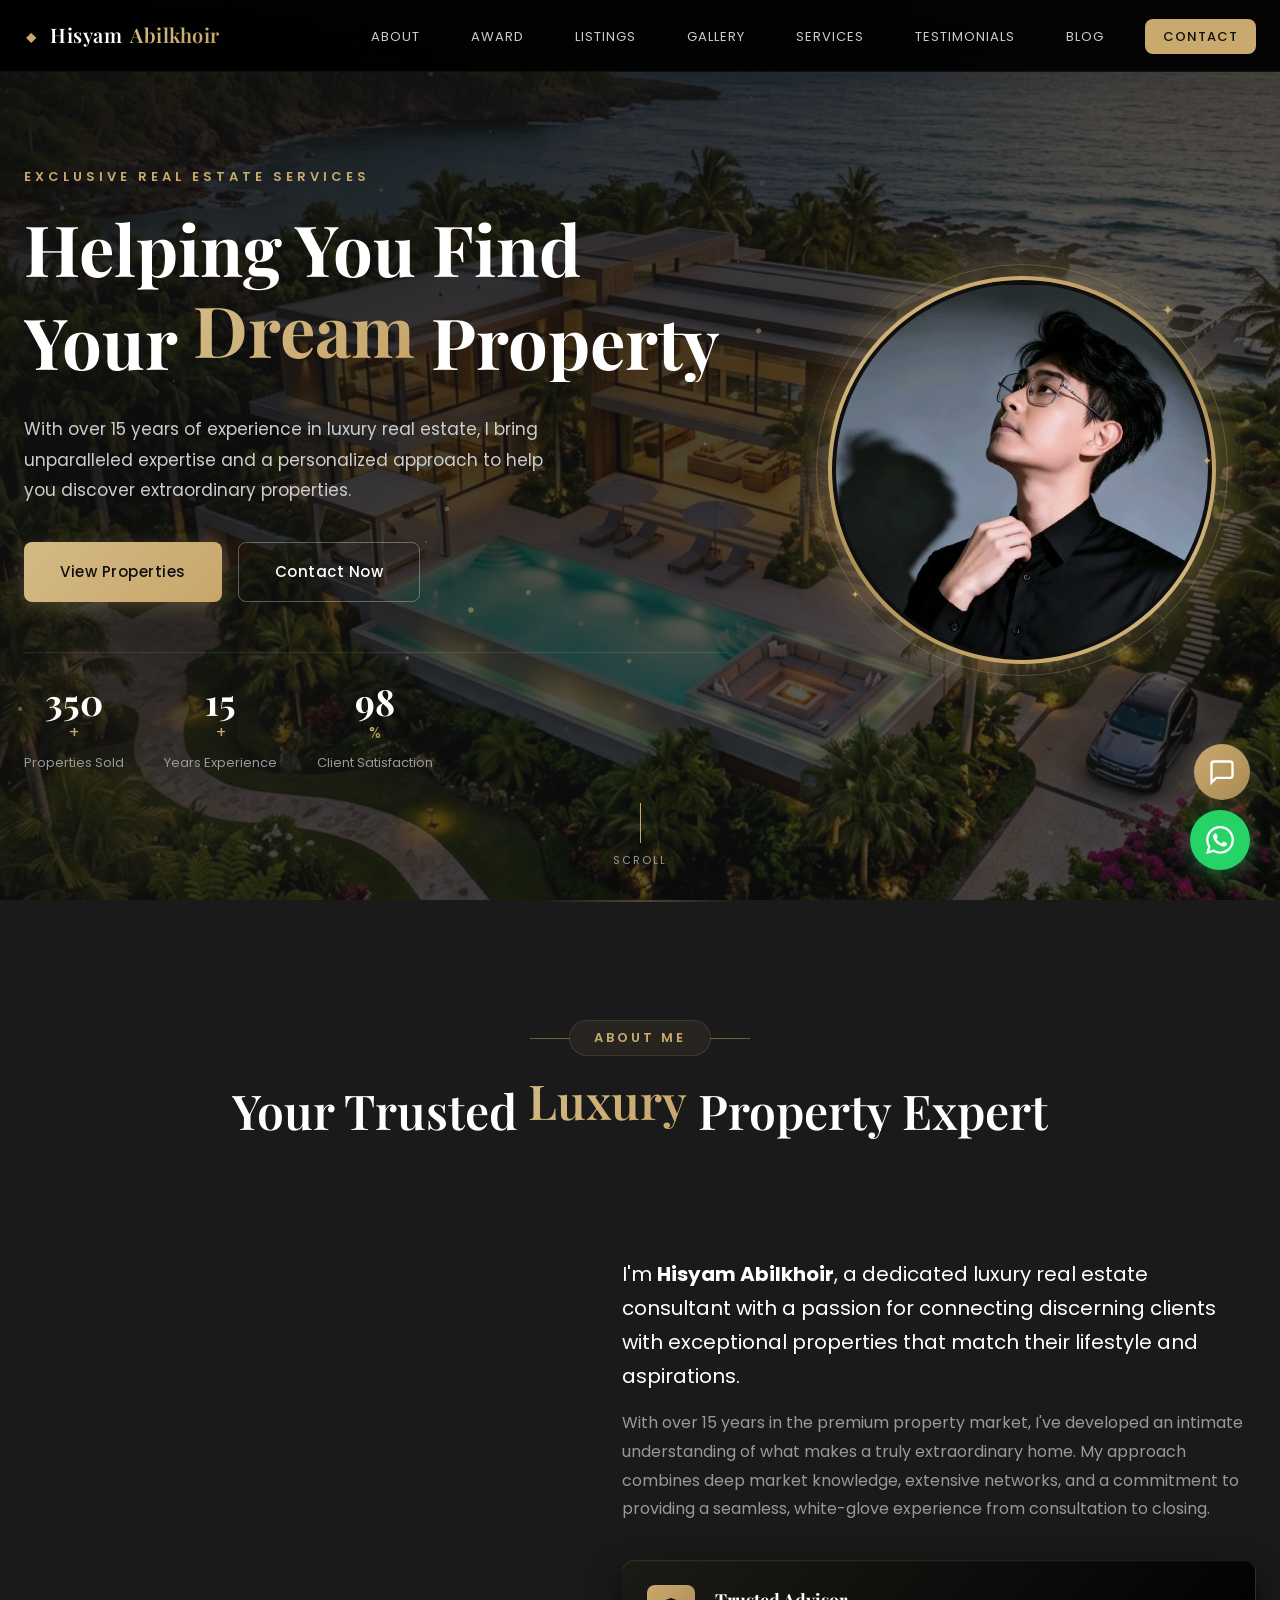
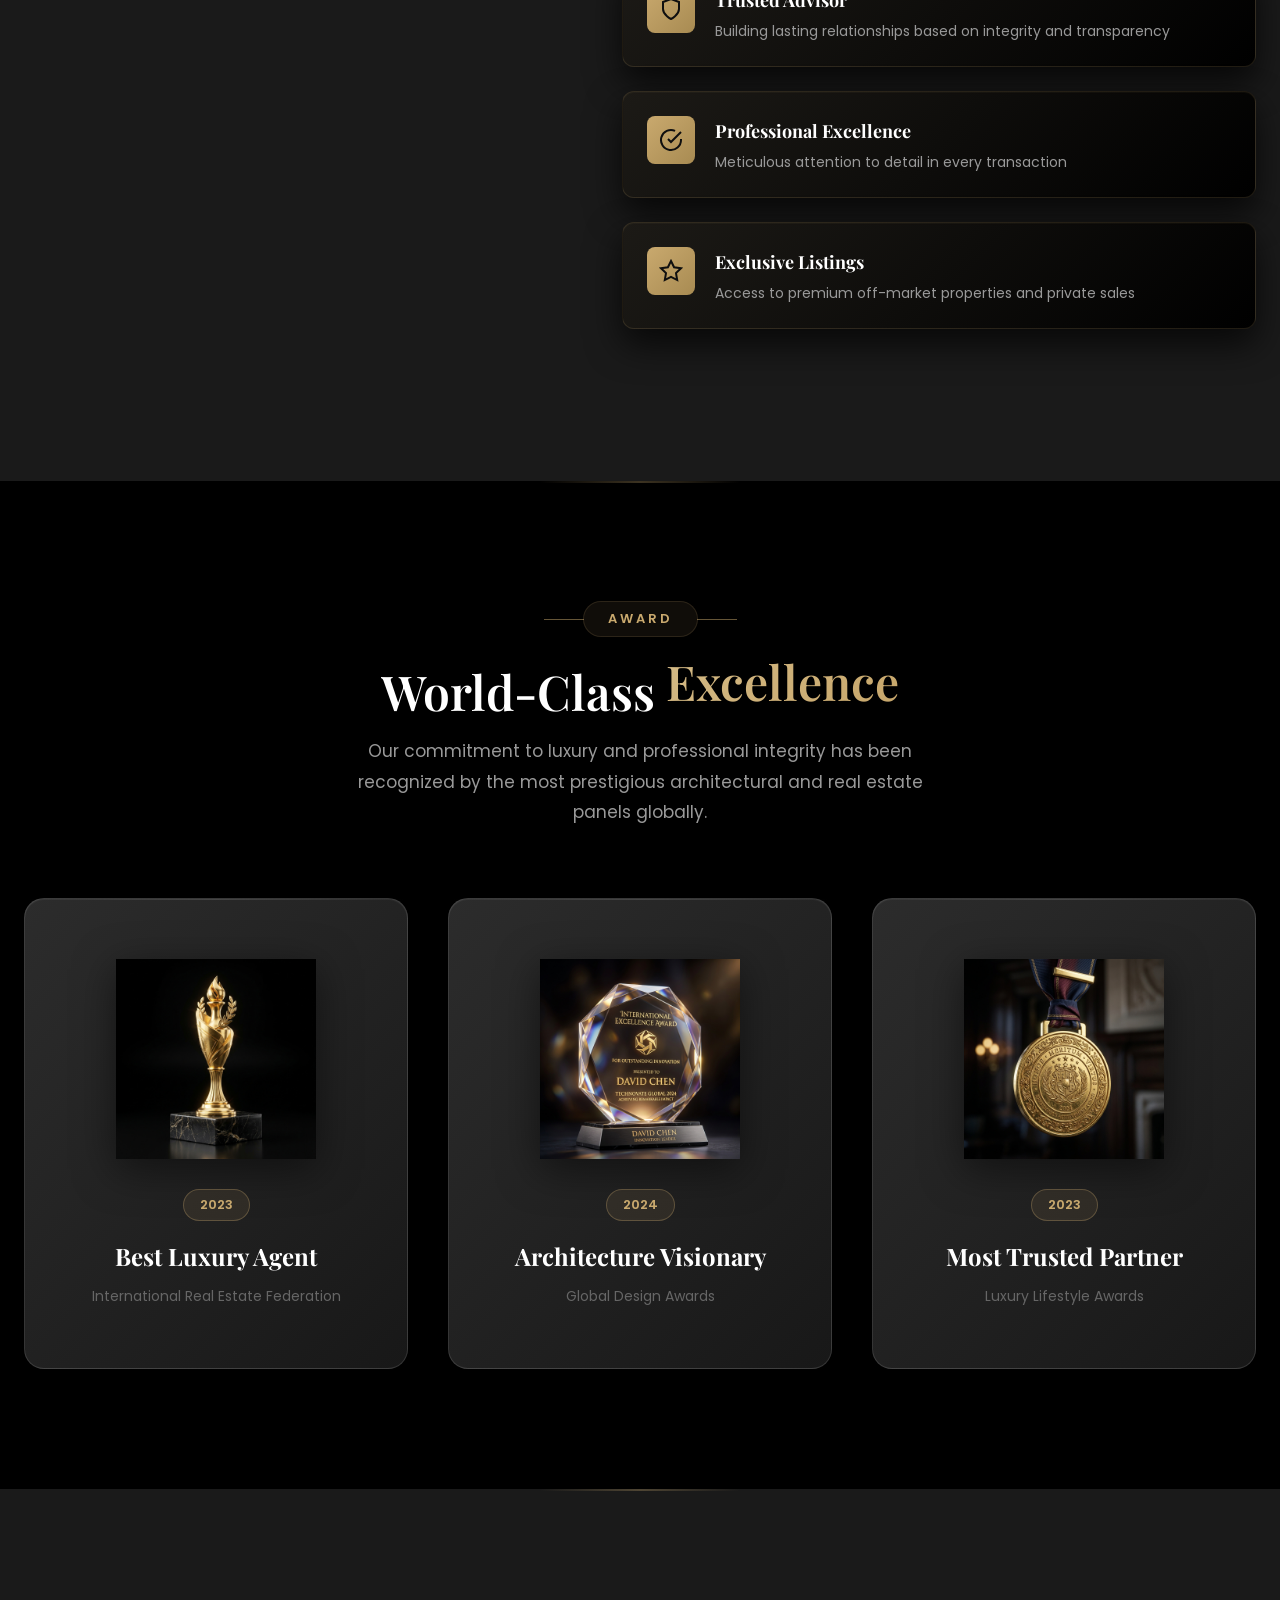
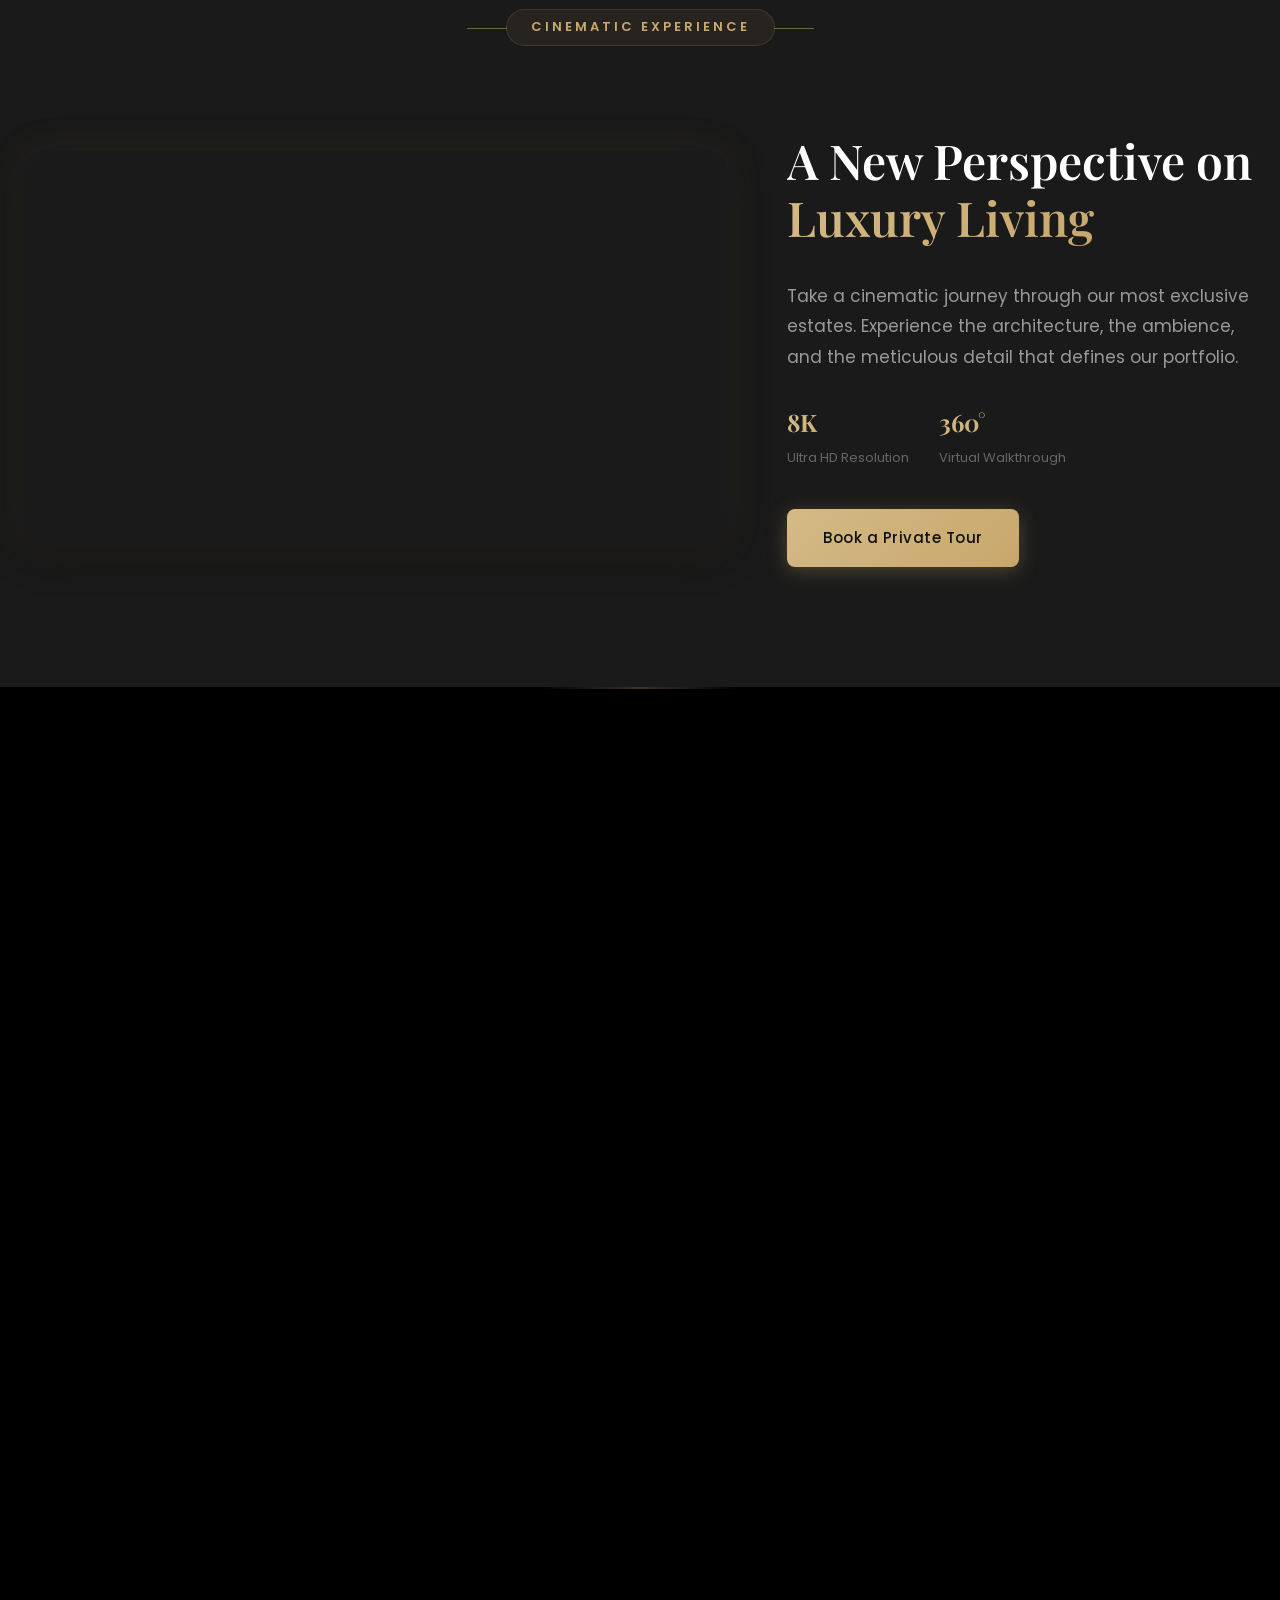
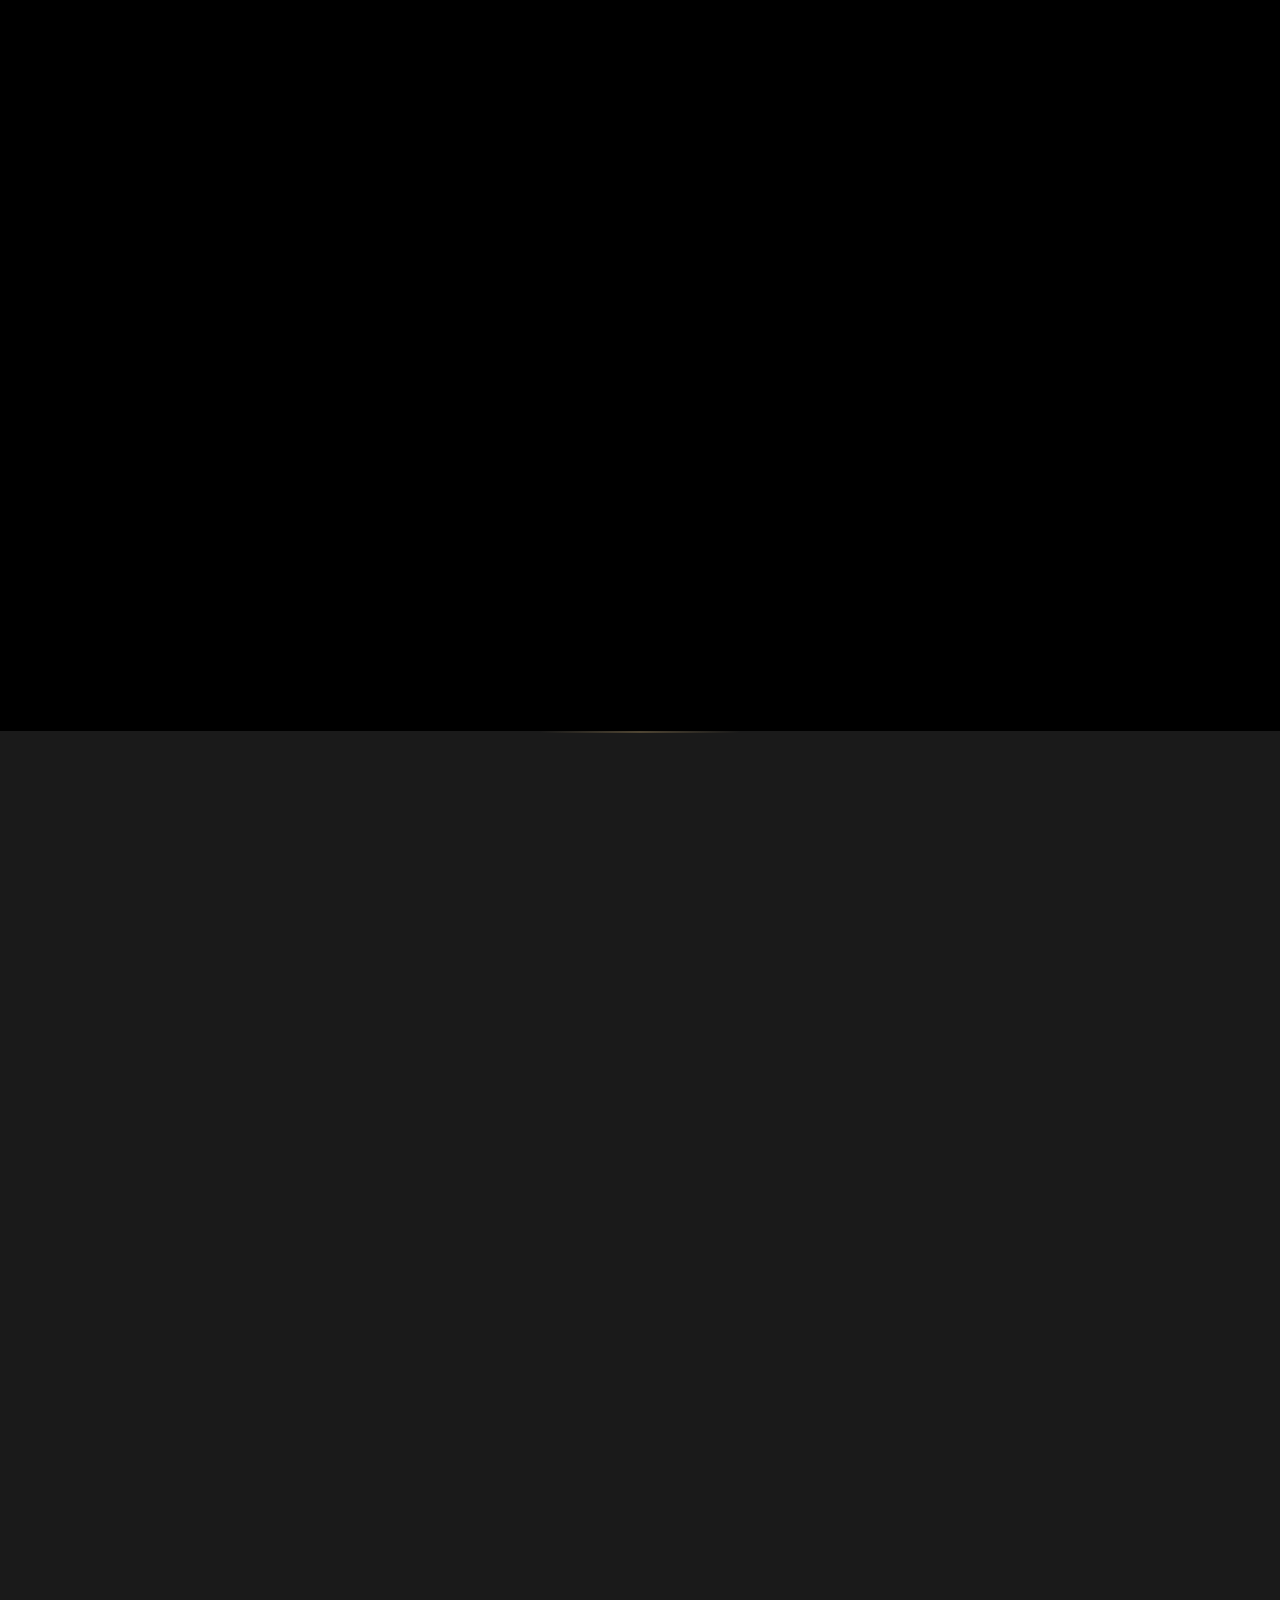
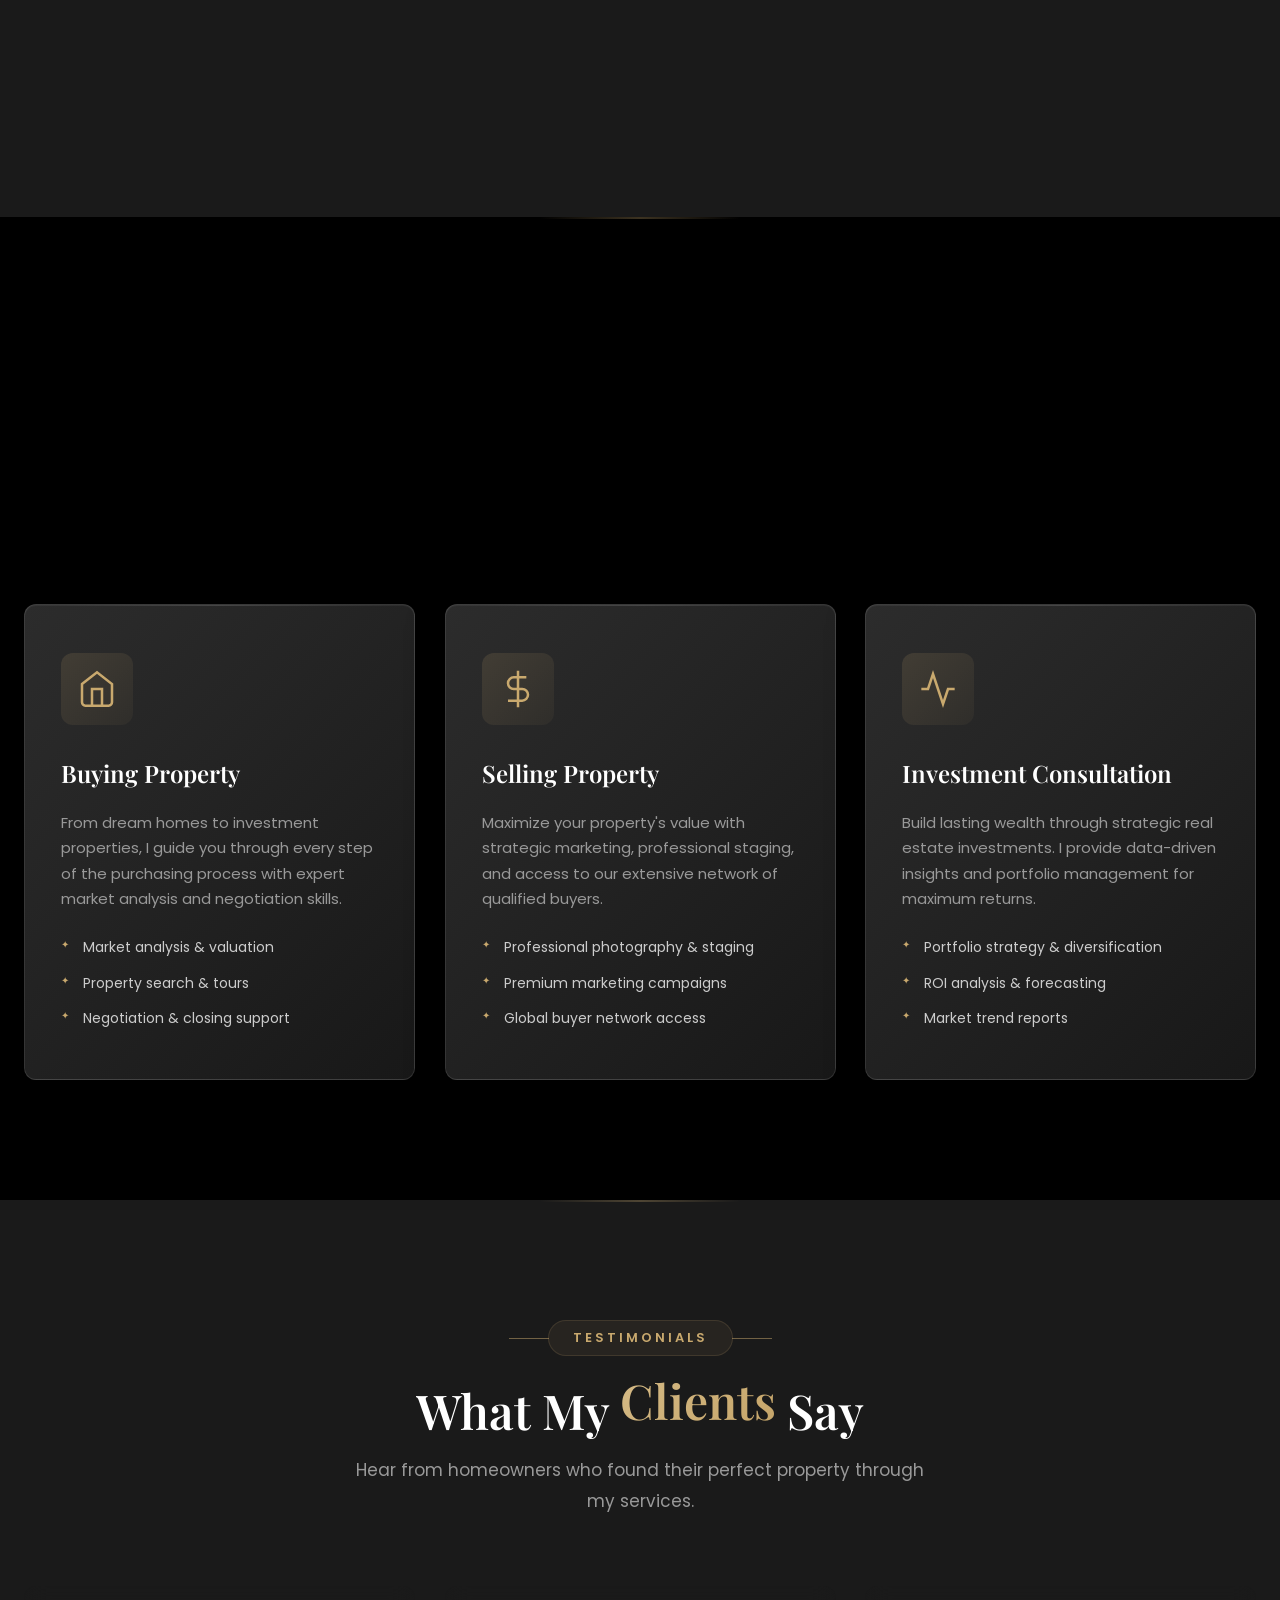
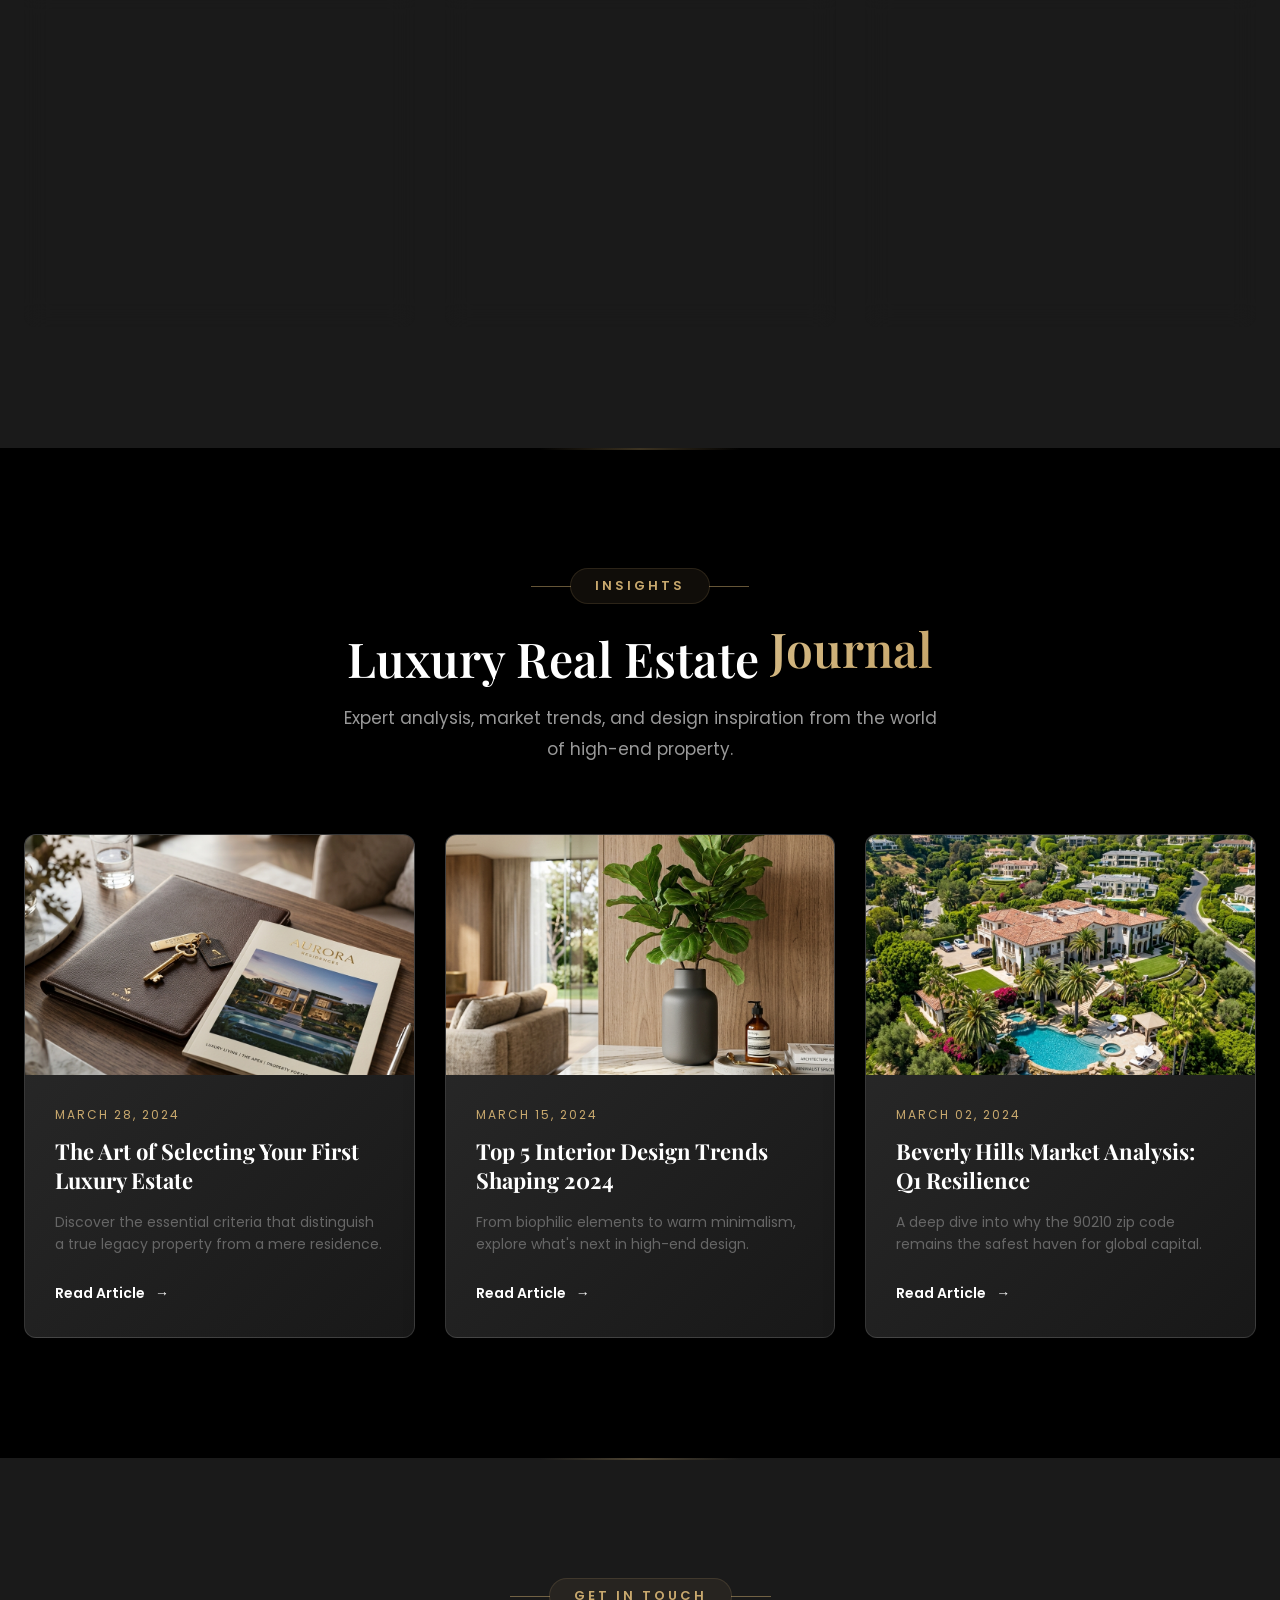
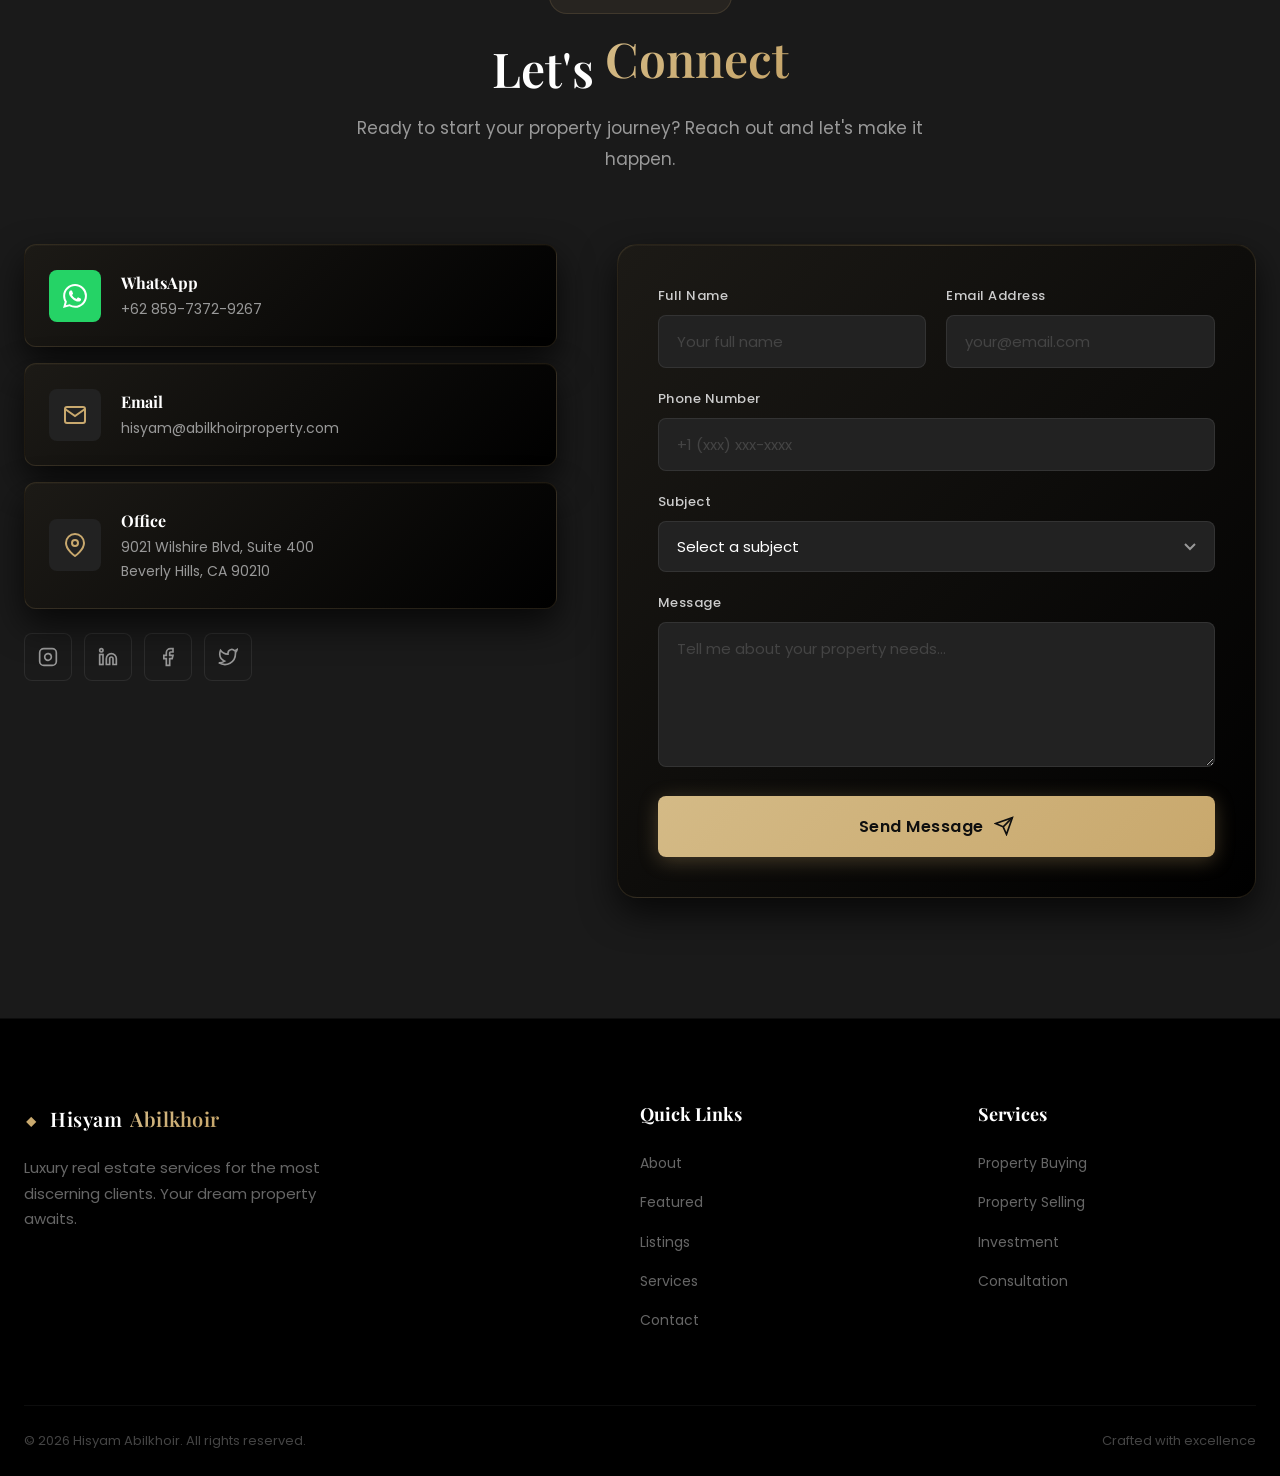
==== commit 41dedc26: "update" ====
--- a/index.html
+++ b/index.html
@@ -1,1228 +1,854 @@
 <!doctype html>
 <html lang="en">
-  <head>
-    <meta charset="UTF-8" />
-    <meta name="viewport" content="width=device-width, initial-scale=1.0" />
-    <meta
-      name="description"
-      content="Hisyam Abilkhoir — Premium luxury real estate agent specializing in exclusive properties. Find your dream home with personalized service and expert guidance."
-    />
-    <meta
-      name="keywords"
-      content="luxury real estate, premium property, exclusive listings, property agent, dream home"
-    />
-    <meta name="author" content="Hisyam Abilkhoir" />
-    <title>Hisyam Abilkhoir | Luxury Property Agent</title>
-
-    <!-- Google Fonts -->
-    <link rel="preconnect" href="https://fonts.googleapis.com" />
-    <link rel="preconnect" href="https://fonts.gstatic.com" crossorigin />
-    <link
-      href="https://fonts.googleapis.com/css2?family=Playfair+Display:ital,wght@0,400;0,500;0,600;0,700;1,400;1,500&family=Poppins:wght@300;400;500;600;700&display=swap"
-      rel="stylesheet"
-    />
-
-    <!-- Stylesheet -->
-    <link rel="stylesheet" href="style.css" />
-  </head>
-  <body>
-    <!-- ============================================ -->
-    <!-- PRELOADER -->
-    <!-- ============================================ -->
-    <div id="preloader" class="preloader">
-      <div class="preloader-inner">
-        <div class="preloader-ring"></div>
-        <div class="preloader-ring"></div>
-        <div class="preloader-ring"></div>
-        <span class="preloader-text"
-          >Hisyam<span class="gold">Abilkhoir</span></span
-        >
-      </div>
-    </div>
-
-    <!-- ============================================ -->
-    <!-- NAVIGATION -->
-    <!-- ============================================ -->
-    <nav id="navbar" class="navbar">
-      <div class="scroll-progress" id="scrollProgress"></div>
-      <div class="nav-container">
-        <a href="#hero" class="nav-logo">
-          <span class="logo-icon">⬥</span>
-          <span class="logo-text"
-            >Hisyam<span class="gold">Abilkhoir</span></span
-          >
-        </a>
-        <ul class="nav-menu" id="navMenu">
-          <li><a href="#about" class="nav-link">About</a></li>
-          <li><a href="#featured" class="nav-link">Featured</a></li>
-          <li><a href="#listings" class="nav-link">Listings</a></li>
-          <li><a href="#services" class="nav-link">Services</a></li>
-          <li><a href="#testimonials" class="nav-link">Testimonials</a></li>
-          <li><a href="#contact" class="nav-link nav-cta">Contact</a></li>
-        </ul>
-        <button
-          class="nav-toggle"
-          id="navToggle"
-          aria-label="Toggle navigation menu"
-        >
-          <span class="bar"></span>
-          <span class="bar"></span>
-          <span class="bar"></span>
-        </button>
-      </div>
-    </nav>
-
-    <!-- ============================================ -->
-    <!-- HERO SECTION -->
-    <!-- ============================================ -->
-    <section id="hero" class="hero">
-      <div class="hero-bg">
-        <img
-          src="images/hero-bg.png"
-          alt="Luxury modern villa"
-          class="hero-bg-img"
-        />
-        <div class="hero-overlay"></div>
-      </div>
-      <canvas id="particleCanvas" class="particle-canvas"></canvas>
-      <div class="hero-glow hero-glow-1"></div>
-      <div class="hero-glow hero-glow-2"></div>
-      <div class="hero-content">
-        <div class="hero-text">
-          <p class="hero-subtitle fade-in">Exclusive Real Estate Services</p>
-          <h1 class="hero-title fade-in text-shine">
-            Helping You Find<br />
-            Your <span class="gold-shine">Dream</span> Property
-          </h1>
-          <p class="hero-desc fade-in">
-            With over 15 years of experience in luxury real estate, I bring
-            unparalleled expertise and a personalized approach to help you
-            discover extraordinary properties.
+
+<head>
+  <meta charset="UTF-8" />
+  <meta name="viewport" content="width=device-width, initial-scale=1.0" />
+  <meta name="description"
+    content="Hisyam Abilkhoir — Premium luxury real estate agent specializing in exclusive properties. Find your dream home with personalized service and expert guidance." />
+  <meta name="keywords"
+    content="luxury real estate, premium property, exclusive listings, property agent, dream home" />
+  <meta name="author" content="Hisyam Abilkhoir" />
+  <title>Hisyam Abilkhoir | Luxury Property Agent</title>
+
+  <!-- Google Fonts -->
+  <link rel="preconnect" href="https://fonts.googleapis.com" />
+  <link rel="preconnect" href="https://fonts.gstatic.com" crossorigin />
+  <link
+    href="https://fonts.googleapis.com/css2?family=Playfair+Display:ital,wght@0,400;0,500;0,600;0,700;1,400;1,500&family=Poppins:wght@300;400;500;600;700&display=swap"
+    rel="stylesheet" />
+
+  <!-- Stylesheet -->
+  <link rel="stylesheet" href="style.css" />
+</head>
+
+<body>
+  <!-- ============================================ -->
+  <!-- PRELOADER -->
+  <!-- ============================================ -->
+  <div id="preloader" class="preloader">
+    <div class="preloader-inner">
+      <div class="preloader-ring"></div>
+      <div class="preloader-ring"></div>
+      <div class="preloader-ring"></div>
+      <span class="preloader-text">Hisyam<span class="gold">Abilkhoir</span></span>
+    </div>
+  </div>
+
+  <!-- ============================================ -->
+  <!-- NAVIGATION -->
+  <!-- ============================================ -->
+  <nav id="navbar" class="navbar">
+    <div class="scroll-progress" id="scrollProgress"></div>
+    <div class="nav-container">
+      <a href="#hero" class="nav-logo">
+        <span class="logo-icon">⬥</span>
+        <span class="logo-text">Hisyam <span class="gold">Abilkhoir</span></span>
+      </a>
+      <ul class="nav-menu" id="navMenu">
+        <li><a href="#about" class="nav-link">About</a></li>
+        <li><a href="#awards" class="nav-link">Award</a></li>
+        <li><a href="#listings" class="nav-link">Listings</a></li>
+        <li><a href="#gallery" class="nav-link">Gallery</a></li>
+        <li><a href="#services" class="nav-link">Services</a></li>
+        <li><a href="#testimonials" class="nav-link">Testimonials</a></li>
+        <li><a href="#blog" class="nav-link">Blog</a></li>
+        <li><a href="#contact" class="nav-link nav-cta">Contact</a></li>
+      </ul>
+      <button class="nav-toggle" id="navToggle" aria-label="Toggle navigation menu">
+        <span class="bar"></span>
+        <span class="bar"></span>
+        <span class="bar"></span>
+      </button>
+    </div>
+  </nav>
+
+  <!-- ============================================ -->
+  <!-- HERO SECTION -->
+  <!-- ============================================ -->
+  <section id="hero" class="hero">
+    <div class="hero-bg">
+      <img src="images/hero-bg.png" alt="Luxury modern villa" class="hero-bg-img" />
+      <div class="hero-overlay"></div>
+    </div>
+    <canvas id="particleCanvas" class="particle-canvas"></canvas>
+    <div class="hero-glow hero-glow-1"></div>
+    <div class="hero-glow hero-glow-2"></div>
+    <div class="hero-content">
+      <div class="hero-text">
+        <p class="hero-subtitle fade-in">Exclusive Real Estate Services</p>
+        <h1 class="hero-title fade-in text-shine">
+          Helping You Find<br />
+          Your <span class="gold-shine">Dream</span> Property
+        </h1>
+        <p class="hero-desc fade-in">
+          With over 15 years of experience in luxury real estate, I bring
+          unparalleled expertise and a personalized approach to help you
+          discover extraordinary properties.
+        </p>
+        <div class="hero-btns fade-in">
+          <a href="#listings" class="btn btn-primary" id="heroViewProperties">View Properties</a>
+          <a href="#contact" class="btn btn-outline" id="heroContactNow">Contact Now</a>
+        </div>
+        <div class="hero-stats fade-in">
+          <div class="stat">
+            <span class="stat-number" data-count="350">0</span><span class="gold">+</span>
+            <span class="stat-label">Properties Sold</span>
+          </div>
+          <div class="stat">
+            <span class="stat-number" data-count="15">0</span><span class="gold">+</span>
+            <span class="stat-label">Years Experience</span>
+          </div>
+          <div class="stat">
+            <span class="stat-number" data-count="98">0</span><span class="gold">%</span>
+            <span class="stat-label">Client Satisfaction</span>
+          </div>
+        </div>
+      </div>
+      <div class="hero-agent fade-in">
+        <div class="agent-photo-wrapper" data-tilt>
+          <img src="images/profile-2.jpg" alt="Hisyam Abilkhoir — Luxury Property Agent" class="agent-photo" />
+          <div class="agent-photo-ring"></div>
+          <div class="agent-photo-ring agent-photo-ring-2"></div>
+          <div class="agent-photo-glow"></div>
+          <div class="agent-photo-sparkle sparkle-1">✦</div>
+          <div class="agent-photo-sparkle sparkle-2">✦</div>
+          <div class="agent-photo-sparkle sparkle-3">✦</div>
+        </div>
+      </div>
+    </div>
+    <div class="hero-scroll">
+      <a href="#about" class="scroll-indicator" aria-label="Scroll down">
+        <span class="scroll-line"></span>
+        <span class="scroll-text">Scroll</span>
+      </a>
+    </div>
+  </section>
+
+  <!-- ============================================ -->
+  <!-- ABOUT SECTION -->
+  <!-- ============================================ -->
+  <section id="about" class="section about">
+    <div class="container">
+      <div class="section-header" data-animate>
+        <span class="section-tag">About Me</span>
+        <h2 class="section-title">
+          Your Trusted <span class="gold-shine">Luxury</span> Property Expert
+        </h2>
+      </div>
+      <div class="about-grid" data-animate>
+        <div class="about-image" data-tilt>
+          <img src="images/profile-2.jpg" alt="Hisyam Abilkhoir professional portrait" />
+          <div class="about-image-accent"></div>
+          <div class="about-image-glow"></div>
+        </div>
+        <div class="about-content">
+          <p class="about-intro">
+            I'm <strong>Hisyam Abilkhoir</strong>, a dedicated luxury real
+            estate consultant with a passion for connecting discerning clients
+            with exceptional properties that match their lifestyle and
+            aspirations.
           </p>
-          <div class="hero-btns fade-in">
-            <a href="#listings" class="btn btn-primary" id="heroViewProperties"
-              >View Properties</a
-            >
-            <a href="#contact" class="btn btn-outline" id="heroContactNow"
-              >Contact Now</a
-            >
-          </div>
-          <div class="hero-stats fade-in">
-            <div class="stat">
-              <span class="stat-number" data-count="350">0</span
-              ><span class="gold">+</span>
-              <span class="stat-label">Properties Sold</span>
-            </div>
-            <div class="stat">
-              <span class="stat-number" data-count="15">0</span
-              ><span class="gold">+</span>
-              <span class="stat-label">Years Experience</span>
-            </div>
-            <div class="stat">
-              <span class="stat-number" data-count="98">0</span
-              ><span class="gold">%</span>
-              <span class="stat-label">Client Satisfaction</span>
-            </div>
-          </div>
-        </div>
-        <div class="hero-agent fade-in">
-          <div class="agent-photo-wrapper" data-tilt>
-            <img
-              src="images/profile-2.jpg"
-              alt="Hisyam Abilkhoir — Luxury Property Agent"
-              class="agent-photo"
-            />
-            <div class="agent-photo-ring"></div>
-            <div class="agent-photo-ring agent-photo-ring-2"></div>
-            <div class="agent-photo-glow"></div>
-            <div class="agent-photo-sparkle sparkle-1">✦</div>
-            <div class="agent-photo-sparkle sparkle-2">✦</div>
-            <div class="agent-photo-sparkle sparkle-3">✦</div>
-          </div>
-        </div>
-      </div>
-      <div class="hero-scroll">
-        <a href="#about" class="scroll-indicator" aria-label="Scroll down">
-          <span class="scroll-line"></span>
-          <span class="scroll-text">Scroll</span>
-        </a>
-      </div>
-    </section>
-
-    <!-- ============================================ -->
-    <!-- ABOUT SECTION -->
-    <!-- ============================================ -->
-    <section id="about" class="section about">
-      <div class="container">
-        <div class="section-header" data-animate>
-          <span class="section-tag">About Me</span>
-          <h2 class="section-title">
-            Your Trusted <span class="gold-shine">Luxury</span> Property Expert
-          </h2>
-        </div>
-        <div class="about-grid" data-animate>
-          <div class="about-image" data-tilt>
-            <img
-              src="images/profile-2.jpg"
-              alt="Hisyam Abilkhoir professional portrait"
-            />
-            <div class="about-image-accent"></div>
-            <div class="about-image-glow"></div>
-          </div>
-          <div class="about-content">
-            <p class="about-intro">
-              I'm <strong>Hisyam Abilkhoir</strong>, a dedicated luxury real
-              estate consultant with a passion for connecting discerning clients
-              with exceptional properties that match their lifestyle and
-              aspirations.
-            </p>
-            <p class="about-text">
-              With over 15 years in the premium property market, I've developed
-              an intimate understanding of what makes a truly extraordinary
-              home. My approach combines deep market knowledge, extensive
-              networks, and a commitment to providing a seamless, white-glove
-              experience from consultation to closing.
-            </p>
-            <div class="about-highlights">
-              <div class="highlight">
-                <div class="highlight-icon">
-                  <svg
-                    width="24"
-                    height="24"
-                    viewBox="0 0 24 24"
-                    fill="none"
-                    stroke="currentColor"
-                    stroke-width="2"
-                  >
-                    <path d="M12 22s8-4 8-10V5l-8-3-8 3v7c0 6 8 10 8 10z" />
-                  </svg>
-                </div>
-                <div>
-                  <h4>Trusted Advisor</h4>
-                  <p>
-                    Building lasting relationships based on integrity and
-                    transparency
-                  </p>
-                </div>
-              </div>
-              <div class="highlight">
-                <div class="highlight-icon">
-                  <svg
-                    width="24"
-                    height="24"
-                    viewBox="0 0 24 24"
-                    fill="none"
-                    stroke="currentColor"
-                    stroke-width="2"
-                  >
-                    <path d="M22 11.08V12a10 10 0 1 1-5.93-9.14" />
-                    <polyline points="22 4 12 14.01 9 11.01" />
-                  </svg>
-                </div>
-                <div>
-                  <h4>Professional Excellence</h4>
-                  <p>Meticulous attention to detail in every transaction</p>
-                </div>
-              </div>
-              <div class="highlight">
-                <div class="highlight-icon">
-                  <svg
-                    width="24"
-                    height="24"
-                    viewBox="0 0 24 24"
-                    fill="none"
-                    stroke="currentColor"
-                    stroke-width="2"
-                  >
-                    <polygon
-                      points="12 2 15.09 8.26 22 9.27 17 14.14 18.18 21.02 12 17.77 5.82 21.02 7 14.14 2 9.27 8.91 8.26 12 2"
-                    />
-                  </svg>
-                </div>
-                <div>
-                  <h4>Exclusive Listings</h4>
-                  <p>
-                    Access to premium off-market properties and private sales
-                  </p>
-                </div>
-              </div>
-            </div>
-          </div>
-        </div>
-      </div>
-    </section>
-
-    <!-- ============================================ -->
-    <!-- FEATURED PROPERTIES -->
-    <!-- ============================================ -->
-    <section id="featured" class="section featured">
-      <div class="container">
-        <div class="section-header" data-animate>
-          <span class="section-tag">Featured</span>
-          <h2 class="section-title">
-            Handpicked <span class="gold-shine">Premium</span> Properties
-          </h2>
-          <p class="section-desc">
-            Discover our most exclusive listings — carefully curated for the
-            most discerning buyers.
+          <p class="about-text">
+            With over 15 years in the premium property market, I've developed
+            an intimate understanding of what makes a truly extraordinary
+            home. My approach combines deep market knowledge, extensive
+            networks, and a commitment to providing a seamless, white-glove
+            experience from consultation to closing.
           </p>
-        </div>
-        <div class="featured-grid" data-animate>
-          <!-- Property 1 -->
-          <div
-            class="property-card featured-card"
-            id="featuredProperty1"
-            data-tilt
-          >
-            <div class="property-image">
-              <img src="images/property-1.png" alt="The Azure Vista Villa" />
-              <div class="property-badge">Featured</div>
-              <div class="property-overlay">
-                <a href="#" class="property-view-btn">View Details</a>
-              </div>
-            </div>
-            <div class="property-info">
-              <div class="property-price">$4,850,000</div>
-              <h3 class="property-name">The Azure Vista Villa</h3>
-              <p class="property-location">
-                <svg
-                  width="16"
-                  height="16"
-                  viewBox="0 0 24 24"
-                  fill="none"
-                  stroke="currentColor"
-                  stroke-width="2"
-                >
-                  <path d="M21 10c0 7-9 13-9 13s-9-6-9-13a9 9 0 0 1 18 0z" />
-                  <circle cx="12" cy="10" r="3" />
-                </svg>
-                Beverly Hills, California
-              </p>
-              <p class="property-desc">
-                Breathtaking modern villa with panoramic views, infinity pool,
-                and state-of-the-art smart home technology.
-              </p>
-              <div class="property-meta">
-                <span>5 Beds</span>
-                <span>6 Baths</span>
-                <span>8,200 sqft</span>
-              </div>
-            </div>
-          </div>
-          <!-- Property 2 -->
-          <div
-            class="property-card featured-card"
-            id="featuredProperty2"
-            data-tilt
-          >
-            <div class="property-image">
-              <img src="images/property-2.png" alt="Oceana Grand Residence" />
-              <div class="property-badge">Featured</div>
-              <div class="property-overlay">
-                <a href="#" class="property-view-btn">View Details</a>
-              </div>
-            </div>
-            <div class="property-info">
-              <div class="property-price">$7,200,000</div>
-              <h3 class="property-name">Oceana Grand Residence</h3>
-              <p class="property-location">
-                <svg
-                  width="16"
-                  height="16"
-                  viewBox="0 0 24 24"
-                  fill="none"
-                  stroke="currentColor"
-                  stroke-width="2"
-                >
-                  <path d="M21 10c0 7-9 13-9 13s-9-6-9-13a9 9 0 0 1 18 0z" />
-                  <circle cx="12" cy="10" r="3" />
-                </svg>
-                Malibu, California
-              </p>
-              <p class="property-desc">
-                Magnificent oceanfront residence with floor-to-ceiling windows,
-                private beach access, and designer interiors.
-              </p>
-              <div class="property-meta">
-                <span>7 Beds</span>
-                <span>8 Baths</span>
-                <span>12,500 sqft</span>
-              </div>
-            </div>
-          </div>
-          <!-- Property 3 -->
-          <div
-            class="property-card featured-card"
-            id="featuredProperty3"
-            data-tilt
-          >
-            <div class="property-image">
-              <img src="images/property-3.png" alt="The Skyline Penthouse" />
-              <div class="property-badge">Featured</div>
-              <div class="property-overlay">
-                <a href="#" class="property-view-btn">View Details</a>
-              </div>
-            </div>
-            <div class="property-info">
-              <div class="property-price">$5,500,000</div>
-              <h3 class="property-name">The Skyline Penthouse</h3>
-              <p class="property-location">
-                <svg
-                  width="16"
-                  height="16"
-                  viewBox="0 0 24 24"
-                  fill="none"
-                  stroke="currentColor"
-                  stroke-width="2"
-                >
-                  <path d="M21 10c0 7-9 13-9 13s-9-6-9-13a9 9 0 0 1 18 0z" />
-                  <circle cx="12" cy="10" r="3" />
-                </svg>
-                Manhattan, New York
-              </p>
-              <p class="property-desc">
-                Ultra-luxury penthouse with 360° city views, private terrace,
-                wine cellar, and concierge service.
-              </p>
-              <div class="property-meta">
-                <span>4 Beds</span>
-                <span>5 Baths</span>
-                <span>6,800 sqft</span>
-              </div>
-            </div>
-          </div>
-        </div>
-      </div>
-    </section>
-
-    <!-- ============================================ -->
-    <!-- PROPERTY LISTINGS -->
-    <!-- ============================================ -->
-    <section id="listings" class="section listings">
-      <div class="container">
-        <div class="section-header" data-animate>
-          <span class="section-tag">Listings</span>
-          <h2 class="section-title">
-            Explore Our <span class="gold-shine">Portfolio</span>
-          </h2>
-          <p class="section-desc">
-            Browse through our collection of premium properties available for
-            purchase or rent.
-          </p>
-        </div>
-        <div class="listings-filter" data-animate>
-          <button class="filter-btn active" data-filter="all" id="filterAll">
-            All Properties
-          </button>
-          <button class="filter-btn" data-filter="buy" id="filterBuy">
-            For Sale
-          </button>
-          <button class="filter-btn" data-filter="rent" id="filterRent">
-            For Rent
-          </button>
-        </div>
-        <div class="listings-grid" id="listingsGrid" data-animate>
-          <!-- Listing 1 -->
-          <div class="property-card listing-card" data-type="buy" id="listing1">
-            <div class="property-image">
-              <img
-                src="images/property-4.png"
-                alt="Palazzo Mediterranean Estate"
-              />
-              <div class="property-badge sale">For Sale</div>
-              <div class="property-overlay">
-                <a href="#" class="property-view-btn">View Details</a>
-              </div>
-            </div>
-            <div class="property-info">
-              <div class="property-price">$3,200,000</div>
-              <h3 class="property-name">Palazzo Mediterranean</h3>
-              <p class="property-location">
-                <svg
-                  width="16"
-                  height="16"
-                  viewBox="0 0 24 24"
-                  fill="none"
-                  stroke="currentColor"
-                  stroke-width="2"
-                >
-                  <path d="M21 10c0 7-9 13-9 13s-9-6-9-13a9 9 0 0 1 18 0z" />
-                  <circle cx="12" cy="10" r="3" />
-                </svg>
-                Santa Barbara, CA
-              </p>
-              <div class="property-meta">
-                <span>4 Beds</span>
-                <span>5 Baths</span>
-                <span>5,400 sqft</span>
-              </div>
-            </div>
-          </div>
-          <!-- Listing 2 -->
-          <div
-            class="property-card listing-card"
-            data-type="rent"
-            id="listing2"
-          >
-            <div class="property-image">
-              <img src="images/property-5.png" alt="Coral Bay Beachfront" />
-              <div class="property-badge rent">For Rent</div>
-              <div class="property-overlay">
-                <a href="#" class="property-view-btn">View Details</a>
-              </div>
-            </div>
-            <div class="property-info">
-              <div class="property-price">
-                $18,000<span class="price-period">/month</span>
-              </div>
-              <h3 class="property-name">Coral Bay Beachfront</h3>
-              <p class="property-location">
-                <svg
-                  width="16"
-                  height="16"
-                  viewBox="0 0 24 24"
-                  fill="none"
-                  stroke="currentColor"
-                  stroke-width="2"
-                >
-                  <path d="M21 10c0 7-9 13-9 13s-9-6-9-13a9 9 0 0 1 18 0z" />
-                  <circle cx="12" cy="10" r="3" />
-                </svg>
-                Miami Beach, FL
-              </p>
-              <div class="property-meta">
-                <span>3 Beds</span>
-                <span>4 Baths</span>
-                <span>3,800 sqft</span>
-              </div>
-            </div>
-          </div>
-          <!-- Listing 3 -->
-          <div class="property-card listing-card" data-type="buy" id="listing3">
-            <div class="property-image">
-              <img src="images/property-6.png" alt="The Heritage Townhouse" />
-              <div class="property-badge sale">For Sale</div>
-              <div class="property-overlay">
-                <a href="#" class="property-view-btn">View Details</a>
-              </div>
-            </div>
-            <div class="property-info">
-              <div class="property-price">$2,750,000</div>
-              <h3 class="property-name">The Heritage Townhouse</h3>
-              <p class="property-location">
-                <svg
-                  width="16"
-                  height="16"
-                  viewBox="0 0 24 24"
-                  fill="none"
-                  stroke="currentColor"
-                  stroke-width="2"
-                >
-                  <path d="M21 10c0 7-9 13-9 13s-9-6-9-13a9 9 0 0 1 18 0z" />
-                  <circle cx="12" cy="10" r="3" />
-                </svg>
-                Georgetown, Washington DC
-              </p>
-              <div class="property-meta">
-                <span>3 Beds</span>
-                <span>3 Baths</span>
-                <span>4,200 sqft</span>
-              </div>
-            </div>
-          </div>
-          <!-- Listing 4 -->
-          <div
-            class="property-card listing-card"
-            data-type="rent"
-            id="listing4"
-          >
-            <div class="property-image">
-              <img src="images/property-1.png" alt="Horizon Modern Villa" />
-              <div class="property-badge rent">For Rent</div>
-              <div class="property-overlay">
-                <a href="#" class="property-view-btn">View Details</a>
-              </div>
-            </div>
-            <div class="property-info">
-              <div class="property-price">
-                $25,000<span class="price-period">/month</span>
-              </div>
-              <h3 class="property-name">Horizon Modern Villa</h3>
-              <p class="property-location">
-                <svg
-                  width="16"
-                  height="16"
-                  viewBox="0 0 24 24"
-                  fill="none"
-                  stroke="currentColor"
-                  stroke-width="2"
-                >
-                  <path d="M21 10c0 7-9 13-9 13s-9-6-9-13a9 9 0 0 1 18 0z" />
-                  <circle cx="12" cy="10" r="3" />
-                </svg>
-                Bel Air, Los Angeles
-              </p>
-              <div class="property-meta">
-                <span>6 Beds</span>
-                <span>7 Baths</span>
-                <span>9,100 sqft</span>
-              </div>
-            </div>
-          </div>
-          <!-- Listing 5 -->
-          <div class="property-card listing-card" data-type="buy" id="listing5">
-            <div class="property-image">
-              <img src="images/property-2.png" alt="The Crown Residence" />
-              <div class="property-badge sale">For Sale</div>
-              <div class="property-overlay">
-                <a href="#" class="property-view-btn">View Details</a>
-              </div>
-            </div>
-            <div class="property-info">
-              <div class="property-price">$6,100,000</div>
-              <h3 class="property-name">The Crown Residence</h3>
-              <p class="property-location">
-                <svg
-                  width="16"
-                  height="16"
-                  viewBox="0 0 24 24"
-                  fill="none"
-                  stroke="currentColor"
-                  stroke-width="2"
-                >
-                  <path d="M21 10c0 7-9 13-9 13s-9-6-9-13a9 9 0 0 1 18 0z" />
-                  <circle cx="12" cy="10" r="3" />
-                </svg>
-                Aspen, Colorado
-              </p>
-              <div class="property-meta">
-                <span>5 Beds</span>
-                <span>6 Baths</span>
-                <span>7,600 sqft</span>
-              </div>
-            </div>
-          </div>
-          <!-- Listing 6 -->
-          <div class="property-card listing-card" data-type="buy" id="listing6">
-            <div class="property-image">
-              <img src="images/property-3.png" alt="The Metropolitan Suite" />
-              <div class="property-badge sale">For Sale</div>
-              <div class="property-overlay">
-                <a href="#" class="property-view-btn">View Details</a>
-              </div>
-            </div>
-            <div class="property-info">
-              <div class="property-price">$4,300,000</div>
-              <h3 class="property-name">The Metropolitan Suite</h3>
-              <p class="property-location">
-                <svg
-                  width="16"
-                  height="16"
-                  viewBox="0 0 24 24"
-                  fill="none"
-                  stroke="currentColor"
-                  stroke-width="2"
-                >
-                  <path d="M21 10c0 7-9 13-9 13s-9-6-9-13a9 9 0 0 1 18 0z" />
-                  <circle cx="12" cy="10" r="3" />
-                </svg>
-                Chicago, Illinois
-              </p>
-              <div class="property-meta">
-                <span>3 Beds</span>
-                <span>4 Baths</span>
-                <span>4,500 sqft</span>
-              </div>
-            </div>
-          </div>
-        </div>
-      </div>
-    </section>
-
-    <!-- ============================================ -->
-    <!-- SERVICES SECTION -->
-    <!-- ============================================ -->
-    <section id="services" class="section services">
-      <div class="container">
-        <div class="section-header" data-animate>
-          <span class="section-tag">Services</span>
-          <h2 class="section-title">
-            What I <span class="gold-shine">Offer</span>
-          </h2>
-          <p class="section-desc">
-            Comprehensive real estate services tailored to your unique needs and
-            goals.
-          </p>
-        </div>
-        <div class="services-grid" data-animate>
-          <div class="service-card" id="serviceBuying" data-tilt>
-            <div class="service-icon">
-              <svg
-                width="40"
-                height="40"
-                viewBox="0 0 24 24"
-                fill="none"
-                stroke="currentColor"
-                stroke-width="1.5"
-              >
-                <path d="M3 9l9-7 9 7v11a2 2 0 0 1-2 2H5a2 2 0 0 1-2-2z" />
-                <polyline points="9 22 9 12 15 12 15 22" />
-              </svg>
-            </div>
-            <h3 class="service-title">Buying Property</h3>
-            <p class="service-desc">
-              From dream homes to investment properties, I guide you through
-              every step of the purchasing process with expert market analysis
-              and negotiation skills.
-            </p>
-            <ul class="service-list">
-              <li>Market analysis & valuation</li>
-              <li>Property search & tours</li>
-              <li>Negotiation & closing support</li>
-            </ul>
-          </div>
-          <div class="service-card" id="serviceSelling" data-tilt>
-            <div class="service-icon">
-              <svg
-                width="40"
-                height="40"
-                viewBox="0 0 24 24"
-                fill="none"
-                stroke="currentColor"
-                stroke-width="1.5"
-              >
-                <path
-                  d="M12 1v22M17 5H9.5a3.5 3.5 0 0 0 0 7h5a3.5 3.5 0 0 1 0 7H6"
-                />
-              </svg>
-            </div>
-            <h3 class="service-title">Selling Property</h3>
-            <p class="service-desc">
-              Maximize your property's value with strategic marketing,
-              professional staging, and access to our extensive network of
-              qualified buyers.
-            </p>
-            <ul class="service-list">
-              <li>Professional photography & staging</li>
-              <li>Premium marketing campaigns</li>
-              <li>Global buyer network access</li>
-            </ul>
-          </div>
-          <div class="service-card" id="serviceInvestment" data-tilt>
-            <div class="service-icon">
-              <svg
-                width="40"
-                height="40"
-                viewBox="0 0 24 24"
-                fill="none"
-                stroke="currentColor"
-                stroke-width="1.5"
-              >
-                <polyline points="22 12 18 12 15 21 9 3 6 12 2 12" />
-              </svg>
-            </div>
-            <h3 class="service-title">Investment Consultation</h3>
-            <p class="service-desc">
-              Build lasting wealth through strategic real estate investments. I
-              provide data-driven insights and portfolio management for maximum
-              returns.
-            </p>
-            <ul class="service-list">
-              <li>Portfolio strategy & diversification</li>
-              <li>ROI analysis & forecasting</li>
-              <li>Market trend reports</li>
-            </ul>
-          </div>
-        </div>
-      </div>
-    </section>
-
-    <!-- ============================================ -->
-    <!-- TESTIMONIALS SECTION -->
-    <!-- ============================================ -->
-    <section id="testimonials" class="section testimonials">
-      <div class="container">
-        <div class="section-header" data-animate>
-          <span class="section-tag">Testimonials</span>
-          <h2 class="section-title">
-            What My <span class="gold-shine">Clients</span> Say
-          </h2>
-          <p class="section-desc">
-            Hear from homeowners who found their perfect property through my
-            services.
-          </p>
-        </div>
-        <div class="testimonials-grid" data-animate>
-          <div class="testimonial-card" id="testimonial1" data-tilt>
-            <div class="testimonial-stars">
-              <span>★</span><span>★</span><span>★</span><span>★</span
-              ><span>★</span>
-            </div>
-            <p class="testimonial-text">
-              "Hisyam's expertise in the luxury market is unmatched. He found us
-              our dream home in Malibu within weeks. His professionalism and
-              dedication made the entire process seamless and stress-free."
-            </p>
-            <div class="testimonial-author">
-              <div class="testimonial-avatar">JR</div>
-              <div>
-                <h4 class="testimonial-name">James & Rebecca Morrison</h4>
-                <p class="testimonial-role">Homeowners, Malibu</p>
-              </div>
-            </div>
-          </div>
-          <div class="testimonial-card" id="testimonial2" data-tilt>
-            <div class="testimonial-stars">
-              <span>★</span><span>★</span><span>★</span><span>★</span
-              ><span>★</span>
-            </div>
-            <p class="testimonial-text">
-              "As a first-time investment buyer, I needed someone I could trust
-              completely. Hisyam's market knowledge and honest guidance helped
-              me build a portfolio that's already generating impressive
-              returns."
-            </p>
-            <div class="testimonial-author">
-              <div class="testimonial-avatar">SC</div>
-              <div>
-                <h4 class="testimonial-name">Sarah Chen</h4>
-                <p class="testimonial-role">Property Investor</p>
-              </div>
-            </div>
-          </div>
-          <div class="testimonial-card" id="testimonial3" data-tilt>
-            <div class="testimonial-stars">
-              <span>★</span><span>★</span><span>★</span><span>★</span
-              ><span>★</span>
-            </div>
-            <p class="testimonial-text">
-              "Selling our family estate was emotional and complex. Hisyam
-              handled everything with extraordinary care and secured a price
-              well above our expectations. A true professional in every sense."
-            </p>
-            <div class="testimonial-author">
-              <div class="testimonial-avatar">DW</div>
-              <div>
-                <h4 class="testimonial-name">David Wellington III</h4>
-                <p class="testimonial-role">Estate Seller, Beverly Hills</p>
-              </div>
-            </div>
-          </div>
-        </div>
-      </div>
-    </section>
-
-    <!-- ============================================ -->
-    <!-- CONTACT SECTION -->
-    <!-- ============================================ -->
-    <section id="contact" class="section contact">
-      <div class="container">
-        <div class="section-header" data-animate>
-          <span class="section-tag">Get In Touch</span>
-          <h2 class="section-title">
-            Let's <span class="gold-shine">Connect</span>
-          </h2>
-          <p class="section-desc">
-            Ready to start your property journey? Reach out and let's make it
-            happen.
-          </p>
-        </div>
-        <div class="contact-grid" data-animate>
-          <div class="contact-info">
-            <div class="contact-card" id="contactWhatsApp">
-              <div class="contact-icon whatsapp-icon">
-                <svg
-                  width="24"
-                  height="24"
-                  viewBox="0 0 24 24"
-                  fill="currentColor"
-                >
-                  <path
-                    d="M17.472 14.382c-.297-.149-1.758-.867-2.03-.967-.273-.099-.471-.148-.67.15-.197.297-.767.966-.94 1.164-.173.199-.347.223-.644.075-.297-.15-1.255-.463-2.39-1.475-.883-.788-1.48-1.761-1.653-2.059-.173-.297-.018-.458.13-.606.134-.133.298-.347.446-.52.149-.174.198-.298.298-.497.099-.198.05-.371-.025-.52-.075-.149-.669-1.612-.916-2.207-.242-.579-.487-.5-.669-.51-.173-.008-.371-.01-.57-.01-.198 0-.52.074-.792.372-.272.297-1.04 1.016-1.04 2.479 0 1.462 1.065 2.875 1.213 3.074.149.198 2.096 3.2 5.077 4.487.709.306 1.262.489 1.694.625.712.227 1.36.195 1.871.118.571-.085 1.758-.719 2.006-1.413.248-.694.248-1.289.173-1.413-.074-.124-.272-.198-.57-.347m-5.421 7.403h-.004a9.87 9.87 0 01-5.031-1.378l-.361-.214-3.741.982.998-3.648-.235-.374a9.86 9.86 0 01-1.51-5.26c.001-5.45 4.436-9.884 9.888-9.884 2.64 0 5.122 1.03 6.988 2.898a9.825 9.825 0 012.893 6.994c-.003 5.45-4.437 9.884-9.885 9.884m8.413-18.297A11.815 11.815 0 0012.05 0C5.495 0 .16 5.335.157 11.892c0 2.096.547 4.142 1.588 5.945L.057 24l6.305-1.654a11.882 11.882 0 005.683 1.448h.005c6.554 0 11.89-5.335 11.893-11.893a11.821 11.821 0 00-3.48-8.413z"
-                  />
+          <div class="about-highlights">
+            <div class="highlight">
+              <div class="highlight-icon">
+                <svg width="24" height="24" viewBox="0 0 24 24" fill="none" stroke="currentColor" stroke-width="2">
+                  <path d="M12 22s8-4 8-10V5l-8-3-8 3v7c0 6 8 10 8 10z" />
                 </svg>
               </div>
               <div>
-                <h4>WhatsApp</h4>
-                <p>+62 859-7372-9267</p>
+                <h4>Trusted Advisor</h4>
+                <p>
+                  Building lasting relationships based on integrity and
+                  transparency
+                </p>
               </div>
             </div>
-            <div class="contact-card" id="contactEmail">
-              <div class="contact-icon">
-                <svg
-                  width="24"
-                  height="24"
-                  viewBox="0 0 24 24"
-                  fill="none"
-                  stroke="currentColor"
-                  stroke-width="2"
-                >
-                  <path
-                    d="M4 4h16c1.1 0 2 .9 2 2v12c0 1.1-.9 2-2 2H4c-1.1 0-2-.9-2-2V6c0-1.1.9-2 2-2z"
-                  />
-                  <polyline points="22,6 12,13 2,6" />
+            <div class="highlight">
+              <div class="highlight-icon">
+                <svg width="24" height="24" viewBox="0 0 24 24" fill="none" stroke="currentColor" stroke-width="2">
+                  <path d="M22 11.08V12a10 10 0 1 1-5.93-9.14" />
+                  <polyline points="22 4 12 14.01 9 11.01" />
                 </svg>
               </div>
               <div>
-                <h4>Email</h4>
-                <p>hisyam@abilkhoirproperty.com</p>
+                <h4>Professional Excellence</h4>
+                <p>Meticulous attention to detail in every transaction</p>
               </div>
             </div>
-            <div class="contact-card" id="contactAddress">
-              <div class="contact-icon">
-                <svg
-                  width="24"
-                  height="24"
-                  viewBox="0 0 24 24"
-                  fill="none"
-                  stroke="currentColor"
-                  stroke-width="2"
-                >
-                  <path d="M21 10c0 7-9 13-9 13s-9-6-9-13a9 9 0 0 1 18 0z" />
-                  <circle cx="12" cy="10" r="3" />
+            <div class="highlight">
+              <div class="highlight-icon">
+                <svg width="24" height="24" viewBox="0 0 24 24" fill="none" stroke="currentColor" stroke-width="2">
+                  <polygon
+                    points="12 2 15.09 8.26 22 9.27 17 14.14 18.18 21.02 12 17.77 5.82 21.02 7 14.14 2 9.27 8.91 8.26 12 2" />
                 </svg>
               </div>
               <div>
-                <h4>Office</h4>
+                <h4>Exclusive Listings</h4>
                 <p>
-                  9021 Wilshire Blvd, Suite 400<br />Beverly Hills, CA 90210
+                  Access to premium off-market properties and private sales
                 </p>
               </div>
             </div>
-            <div class="contact-socials">
-              <a
-                href="#"
-                class="social-link"
-                aria-label="Instagram"
-                id="socialInstagram"
-              >
-                <svg
-                  width="20"
-                  height="20"
-                  viewBox="0 0 24 24"
-                  fill="none"
-                  stroke="currentColor"
-                  stroke-width="2"
-                >
-                  <rect x="2" y="2" width="20" height="20" rx="5" ry="5" />
-                  <path d="M16 11.37A4 4 0 1 1 12.63 8 4 4 0 0 1 16 11.37z" />
-                  <line x1="17.5" y1="6.5" x2="17.51" y2="6.5" />
-                </svg>
-              </a>
-              <a
-                href="#"
-                class="social-link"
-                aria-label="LinkedIn"
-                id="socialLinkedIn"
-              >
-                <svg
-                  width="20"
-                  height="20"
-                  viewBox="0 0 24 24"
-                  fill="none"
-                  stroke="currentColor"
-                  stroke-width="2"
-                >
-                  <path
-                    d="M16 8a6 6 0 0 1 6 6v7h-4v-7a2 2 0 0 0-2-2 2 2 0 0 0-2 2v7h-4v-7a6 6 0 0 1 6-6z"
-                  />
-                  <rect x="2" y="9" width="4" height="12" />
-                  <circle cx="4" cy="4" r="2" />
-                </svg>
-              </a>
-              <a
-                href="#"
-                class="social-link"
-                aria-label="Facebook"
-                id="socialFacebook"
-              >
-                <svg
-                  width="20"
-                  height="20"
-                  viewBox="0 0 24 24"
-                  fill="none"
-                  stroke="currentColor"
-                  stroke-width="2"
-                >
-                  <path
-                    d="M18 2h-3a5 5 0 0 0-5 5v3H7v4h3v8h4v-8h3l1-4h-4V7a1 1 0 0 1 1-1h3z"
-                  />
-                </svg>
-              </a>
-              <a
-                href="#"
-                class="social-link"
-                aria-label="Twitter"
-                id="socialTwitter"
-              >
-                <svg
-                  width="20"
-                  height="20"
-                  viewBox="0 0 24 24"
-                  fill="none"
-                  stroke="currentColor"
-                  stroke-width="2"
-                >
-                  <path
-                    d="M23 3a10.9 10.9 0 0 1-3.14 1.53 4.48 4.48 0 0 0-7.86 3v1A10.66 10.66 0 0 1 3 4s-4 9 5 13a11.64 11.64 0 0 1-7 2c9 5 20 0 20-11.5a4.5 4.5 0 0 0-.08-.83A7.72 7.72 0 0 0 23 3z"
-                  />
-                </svg>
-              </a>
-            </div>
-          </div>
-          <form class="contact-form" id="contactForm">
-            <div class="form-row">
-              <div class="form-group">
-                <label for="formName">Full Name</label>
-                <input
-                  type="text"
-                  id="formName"
-                  name="name"
-                  placeholder="Your full name"
-                  required
-                />
-              </div>
-              <div class="form-group">
-                <label for="formEmail">Email Address</label>
-                <input
-                  type="email"
-                  id="formEmail"
-                  name="email"
-                  placeholder="your@email.com"
-                  required
-                />
-              </div>
-            </div>
+          </div>
+        </div>
+      </div>
+    </div>
+  </section>
+
+  <!-- ============================================ -->
+  <!-- AWARDS & RECOGNITION -->
+  <!-- ============================================ -->
+  <section id="awards" class="section awards">
+    <div class="container">
+      <div class="section-header" data-animate>
+        <span class="section-tag">Award</span>
+        <h2 class="section-title">
+          World-Class <span class="gold-shine">Excellence</span>
+        </h2>
+        <p class="section-desc">
+          Our commitment to luxury and professional integrity has been
+          recognized by the most prestigious architectural and real estate panels globally.
+        </p>
+      </div>
+      <div class="awards-grid" data-animate>
+        <!-- Award 1 -->
+        <div class="award-card" data-tilt>
+          <div class="award-image">
+            <img src="images/award-1.png" alt="Luxury Real Estate Award 2023" />
+          </div>
+          <div class="award-info">
+            <span class="award-year">2023</span>
+            <h3 class="award-name">Best Luxury Agent</h3>
+            <p class="award-org">International Real Estate Federation</p>
+          </div>
+        </div>
+        <!-- Award 2 -->
+        <div class="award-card" data-tilt>
+          <div class="award-image">
+            <img src="images/award-2.png" alt="Excellence in Design 2024" />
+          </div>
+          <div class="award-info">
+            <span class="award-year">2024</span>
+            <h3 class="award-name">Architecture Visionary</h3>
+            <p class="award-org">Global Design Awards</p>
+          </div>
+        </div>
+        <!-- Award 3 -->
+        <div class="award-card" data-tilt>
+          <div class="award-image">
+            <img src="images/award-3.png" alt="Customer Trust 2023" />
+          </div>
+          <div class="award-info">
+            <span class="award-year">2023</span>
+            <h3 class="award-name">Most Trusted Partner</h3>
+            <p class="award-org">Luxury Lifestyle Awards</p>
+          </div>
+        </div>
+      </div>
+    </div>
+  </section>
+
+  <!-- ============================================ -->
+  <!-- VIDEO TOUR -->
+  <!-- ============================================ -->
+  <section id="video" class="section video-tour">
+    <div class="container">
+      <div class="section-header" data-animate>
+        <span class="section-tag">Cinematic Experience</span>
+      </div>
+      <div class="video-grid" data-animate>
+        <div class="video-player">
+          <div class="video-player-wrapper">
+            <iframe width="560" height="315" src="https://www.youtube.com/embed/G1IsxXD3Euw?si=J4l-MOsLLRSx_oc"
+              title="YouTube video player" frameborder="0"
+              allow="accelerometer; autoplay; clipboard-write; encrypted-media; gyroscope; picture-in-picture; web-share"
+              referrerpolicy="strict-origin-when-cross-origin" allowfullscreen></iframe>
+          </div>
+        </div>
+        <div class="video-content">
+          <h2 class="section-title">A New Perspective on <span class="gold-shine">Luxury Living</span></h2>
+          <p class="section-desc">Take a cinematic journey through our most exclusive estates. Experience the
+            architecture, the ambience, and the meticulous detail that defines our portfolio.</p>
+          <div class="video-features">
+            <div class="video-feature">
+              <span class="gold">8K</span>
+              <p>Ultra HD Resolution</p>
+            </div>
+            <div class="video-feature">
+              <span class="gold">360°</span>
+              <p>Virtual Walkthrough</p>
+            </div>
+          </div>
+          <a href="#contact" class="btn btn-primary">Book a Private Tour</a>
+        </div>
+      </div>
+    </div>
+  </section>
+
+  <!-- ============================================ -->
+  <!-- PROPERTY LISTINGS -->
+  <!-- ============================================ -->
+  <section id="listings" class="section listings">
+    <div class="container">
+      <div class="section-header" data-animate>
+        <span class="section-tag">Listings</span>
+        <h2 class="section-title">
+          Explore Our <span class="gold-shine">Portfolio</span>
+        </h2>
+        <p class="section-desc">
+          Browse through our collection of premium properties available for
+          purchase or rent.
+        </p>
+      </div>
+      <div class="listings-filter" data-animate>
+        <button class="filter-btn active" data-filter="all" id="filterAll">
+          All Properties
+        </button>
+        <button class="filter-btn" data-filter="buy" id="filterBuy">
+          For Sale
+        </button>
+        <button class="filter-btn" data-filter="rent" id="filterRent">
+          For Rent
+        </button>
+      </div>
+      <div class="listings-grid" id="listingsGrid" data-animate>
+        <!-- Listing 1 -->
+        <div class="property-card listing-card" data-type="buy" id="listing1">
+          <div class="property-image">
+            <img src="images/property-4.png" alt="Palazzo Mediterranean Estate" />
+            <div class="property-badge sale">For Sale</div>
+            <div class="property-overlay">
+              <a href="#" class="property-view-btn">View Details</a>
+            </div>
+          </div>
+          <div class="property-info">
+            <div class="property-price">$3,200,000</div>
+            <h3 class="property-name">Palazzo Mediterranean</h3>
+            <p class="property-location">
+              <svg width="16" height="16" viewBox="0 0 24 24" fill="none" stroke="currentColor" stroke-width="2">
+                <path d="M21 10c0 7-9 13-9 13s-9-6-9-13a9 9 0 0 1 18 0z" />
+                <circle cx="12" cy="10" r="3" />
+              </svg>
+              Santa Barbara, CA
+            </p>
+            <div class="property-meta">
+              <span>4 Beds</span>
+              <span>5 Baths</span>
+              <span>5,400 sqft</span>
+            </div>
+          </div>
+        </div>
+        <!-- Listing 2 -->
+        <div class="property-card listing-card" data-type="rent" id="listing2">
+          <div class="property-image">
+            <img src="images/property-5.png" alt="Coral Bay Beachfront" />
+            <div class="property-badge rent">For Rent</div>
+            <div class="property-overlay">
+              <a href="#" class="property-view-btn">View Details</a>
+            </div>
+          </div>
+          <div class="property-info">
+            <div class="property-price">
+              $18,000<span class="price-period">/month</span>
+            </div>
+            <h3 class="property-name">Coral Bay Beachfront</h3>
+            <p class="property-location">
+              <svg width="16" height="16" viewBox="0 0 24 24" fill="none" stroke="currentColor" stroke-width="2">
+                <path d="M21 10c0 7-9 13-9 13s-9-6-9-13a9 9 0 0 1 18 0z" />
+                <circle cx="12" cy="10" r="3" />
+              </svg>
+              Miami Beach, FL
+            </p>
+            <div class="property-meta">
+              <span>3 Beds</span>
+              <span>4 Baths</span>
+              <span>3,800 sqft</span>
+            </div>
+          </div>
+        </div>
+        <!-- Listing 3 -->
+        <div class="property-card listing-card" data-type="buy" id="listing3">
+          <div class="property-image">
+            <img src="images/property-6.png" alt="The Heritage Townhouse" />
+            <div class="property-badge sale">For Sale</div>
+            <div class="property-overlay">
+              <a href="#" class="property-view-btn">View Details</a>
+            </div>
+          </div>
+          <div class="property-info">
+            <div class="property-price">$2,750,000</div>
+            <h3 class="property-name">The Heritage Townhouse</h3>
+            <p class="property-location">
+              <svg width="16" height="16" viewBox="0 0 24 24" fill="none" stroke="currentColor" stroke-width="2">
+                <path d="M21 10c0 7-9 13-9 13s-9-6-9-13a9 9 0 0 1 18 0z" />
+                <circle cx="12" cy="10" r="3" />
+              </svg>
+              Georgetown, Washington DC
+            </p>
+            <div class="property-meta">
+              <span>3 Beds</span>
+              <span>3 Baths</span>
+              <span>4,200 sqft</span>
+            </div>
+          </div>
+        </div>
+        <!-- Listing 4 -->
+        <div class="property-card listing-card" data-type="rent" id="listing4">
+          <div class="property-image">
+            <img src="images/property-1.png" alt="Horizon Modern Villa" />
+            <div class="property-badge rent">For Rent</div>
+            <div class="property-overlay">
+              <a href="#" class="property-view-btn">View Details</a>
+            </div>
+          </div>
+          <div class="property-info">
+            <div class="property-price">
+              $25,000<span class="price-period">/month</span>
+            </div>
+            <h3 class="property-name">Horizon Modern Villa</h3>
+            <p class="property-location">
+              <svg width="16" height="16" viewBox="0 0 24 24" fill="none" stroke="currentColor" stroke-width="2">
+                <path d="M21 10c0 7-9 13-9 13s-9-6-9-13a9 9 0 0 1 18 0z" />
+                <circle cx="12" cy="10" r="3" />
+              </svg>
+              Bel Air, Los Angeles
+            </p>
+            <div class="property-meta">
+              <span>6 Beds</span>
+              <span>7 Baths</span>
+              <span>9,100 sqft</span>
+            </div>
+          </div>
+        </div>
+        <!-- Listing 5 -->
+        <div class="property-card listing-card" data-type="buy" id="listing5">
+          <div class="property-image">
+            <img src="images/property-2.png" alt="The Crown Residence" />
+            <div class="property-badge sale">For Sale</div>
+            <div class="property-overlay">
+              <a href="#" class="property-view-btn">View Details</a>
+            </div>
+          </div>
+          <div class="property-info">
+            <div class="property-price">$6,100,000</div>
+            <h3 class="property-name">The Crown Residence</h3>
+            <p class="property-location">
+              <svg width="16" height="16" viewBox="0 0 24 24" fill="none" stroke="currentColor" stroke-width="2">
+                <path d="M21 10c0 7-9 13-9 13s-9-6-9-13a9 9 0 0 1 18 0z" />
+                <circle cx="12" cy="10" r="3" />
+              </svg>
+              Aspen, Colorado
+            </p>
+            <div class="property-meta">
+              <span>5 Beds</span>
+              <span>6 Baths</span>
+              <span>7,600 sqft</span>
+            </div>
+          </div>
+        </div>
+        <!-- Listing 6 -->
+        <div class="property-card listing-card" data-type="buy" id="listing6">
+          <div class="property-image">
+            <img src="images/property-3.png" alt="The Metropolitan Suite" />
+            <div class="property-badge sale">For Sale</div>
+            <div class="property-overlay">
+              <a href="#" class="property-view-btn">View Details</a>
+            </div>
+          </div>
+          <div class="property-info">
+            <div class="property-price">$4,300,000</div>
+            <h3 class="property-name">The Metropolitan Suite</h3>
+            <p class="property-location">
+              <svg width="16" height="16" viewBox="0 0 24 24" fill="none" stroke="currentColor" stroke-width="2">
+                <path d="M21 10c0 7-9 13-9 13s-9-6-9-13a9 9 0 0 1 18 0z" />
+                <circle cx="12" cy="10" r="3" />
+              </svg>
+              Chicago, Illinois
+            </p>
+            <div class="property-meta">
+              <span>3 Beds</span>
+              <span>4 Baths</span>
+              <span>4,500 sqft</span>
+            </div>
+          </div>
+        </div>
+      </div>
+    </div>
+  </section>
+
+  <!-- ============================================ -->
+  <!-- LUXURY GALLERY -->
+  <!-- ============================================ -->
+  <section id="gallery" class="section gallery">
+    <div class="container">
+      <div class="section-header" data-animate>
+        <span class="section-tag">Gallery</span>
+        <h2 class="section-title">Interior <span class="gold-shine">Masterpieces</span></h2>
+        <p class="section-desc">A curated collection of the most exquisite interior designs and architectural details
+          from our premium listings.</p>
+      </div>
+      <div class="gallery-grid" data-animate>
+        <div class="gallery-item item-large">
+          <img src="images/gallery-1.png" alt="Luxury Living Room" />
+          <div class="gallery-overlay">
+            <span class="gallery-cat">Living Space</span>
+            <h3>The Grand Atrium</h3>
+          </div>
+        </div>
+        <div class="gallery-item">
+          <img src="images/gallery-2.png" alt="Luxury Kitchen" />
+          <div class="gallery-overlay">
+            <span class="gallery-cat">Culinary</span>
+            <h3>Chef's Master Suite</h3>
+          </div>
+        </div>
+        <div class="gallery-item">
+          <img src="images/gallery-3.png" alt="Luxury Bedroom" />
+          <div class="gallery-overlay">
+            <span class="gallery-cat">Sanctuary</span>
+            <h3>Presidential Suite</h3>
+          </div>
+        </div>
+        <div class="gallery-item item-wide">
+          <img src="images/property-1.png" alt="Pool View" />
+          <div class="gallery-overlay">
+            <span class="gallery-cat">Exterior</span>
+            <h3>Infinite Horizon</h3>
+          </div>
+        </div>
+      </div>
+    </div>
+  </section>
+
+  <!-- ============================================ -->
+  <!-- SERVICES SECTION -->
+  <!-- ============================================ -->
+  <section id="services" class="section services">
+    <div class="container">
+      <div class="section-header" data-animate>
+        <span class="section-tag">Services</span>
+        <h2 class="section-title">
+          What I <span class="gold-shine">Offer</span>
+        </h2>
+        <p class="section-desc">
+          Comprehensive real estate services tailored to your unique needs and
+          goals.
+        </p>
+      </div>
+      <div class="services-grid" data-animate>
+        <div class="service-card" id="serviceBuying" data-tilt>
+          <div class="service-icon">
+            <svg width="40" height="40" viewBox="0 0 24 24" fill="none" stroke="currentColor" stroke-width="1.5">
+              <path d="M3 9l9-7 9 7v11a2 2 0 0 1-2 2H5a2 2 0 0 1-2-2z" />
+              <polyline points="9 22 9 12 15 12 15 22" />
+            </svg>
+          </div>
+          <h3 class="service-title">Buying Property</h3>
+          <p class="service-desc">
+            From dream homes to investment properties, I guide you through
+            every step of the purchasing process with expert market analysis
+            and negotiation skills.
+          </p>
+          <ul class="service-list">
+            <li>Market analysis & valuation</li>
+            <li>Property search & tours</li>
+            <li>Negotiation & closing support</li>
+          </ul>
+        </div>
+        <div class="service-card" id="serviceSelling" data-tilt>
+          <div class="service-icon">
+            <svg width="40" height="40" viewBox="0 0 24 24" fill="none" stroke="currentColor" stroke-width="1.5">
+              <path d="M12 1v22M17 5H9.5a3.5 3.5 0 0 0 0 7h5a3.5 3.5 0 0 1 0 7H6" />
+            </svg>
+          </div>
+          <h3 class="service-title">Selling Property</h3>
+          <p class="service-desc">
+            Maximize your property's value with strategic marketing,
+            professional staging, and access to our extensive network of
+            qualified buyers.
+          </p>
+          <ul class="service-list">
+            <li>Professional photography & staging</li>
+            <li>Premium marketing campaigns</li>
+            <li>Global buyer network access</li>
+          </ul>
+        </div>
+        <div class="service-card" id="serviceInvestment" data-tilt>
+          <div class="service-icon">
+            <svg width="40" height="40" viewBox="0 0 24 24" fill="none" stroke="currentColor" stroke-width="1.5">
+              <polyline points="22 12 18 12 15 21 9 3 6 12 2 12" />
+            </svg>
+          </div>
+          <h3 class="service-title">Investment Consultation</h3>
+          <p class="service-desc">
+            Build lasting wealth through strategic real estate investments. I
+            provide data-driven insights and portfolio management for maximum
+            returns.
+          </p>
+          <ul class="service-list">
+            <li>Portfolio strategy & diversification</li>
+            <li>ROI analysis & forecasting</li>
+            <li>Market trend reports</li>
+          </ul>
+        </div>
+      </div>
+    </div>
+  </section>
+
+  <!-- ============================================ -->
+  <!-- TESTIMONIALS SECTION -->
+  <!-- ============================================ -->
+  <section id="testimonials" class="section testimonials">
+    <div class="container">
+      <div class="section-header" data-animate>
+        <span class="section-tag">Testimonials</span>
+        <h2 class="section-title">
+          What My <span class="gold-shine">Clients</span> Say
+        </h2>
+        <p class="section-desc">
+          Hear from homeowners who found their perfect property through my
+          services.
+        </p>
+      </div>
+      <div class="testimonials-grid" data-animate>
+        <div class="testimonial-card" id="testimonial1" data-tilt>
+          <div class="testimonial-stars">
+            <span>★</span><span>★</span><span>★</span><span>★</span><span>★</span>
+          </div>
+          <p class="testimonial-text">
+            "Hisyam's expertise in the luxury market is unmatched. He found us
+            our dream home in Malibu within weeks. His professionalism and
+            dedication made the entire process seamless and stress-free."
+          </p>
+          <div class="testimonial-author">
+            <div class="testimonial-avatar">JR</div>
+            <div>
+              <h4 class="testimonial-name">James & Rebecca Morrison</h4>
+              <p class="testimonial-role">Homeowners, Malibu</p>
+            </div>
+          </div>
+        </div>
+        <div class="testimonial-card" id="testimonial2" data-tilt>
+          <div class="testimonial-stars">
+            <span>★</span><span>★</span><span>★</span><span>★</span><span>★</span>
+          </div>
+          <p class="testimonial-text">
+            "As a first-time investment buyer, I needed someone I could trust
+            completely. Hisyam's market knowledge and honest guidance helped
+            me build a portfolio that's already generating impressive
+            returns."
+          </p>
+          <div class="testimonial-author">
+            <div class="testimonial-avatar">SC</div>
+            <div>
+              <h4 class="testimonial-name">Sarah Chen</h4>
+              <p class="testimonial-role">Property Investor</p>
+            </div>
+          </div>
+        </div>
+        <div class="testimonial-card" id="testimonial3" data-tilt>
+          <div class="testimonial-stars">
+            <span>★</span><span>★</span><span>★</span><span>★</span><span>★</span>
+          </div>
+          <p class="testimonial-text">
+            "Selling our family estate was emotional and complex. Hisyam
+            handled everything with extraordinary care and secured a price
+            well above our expectations. A true professional in every sense."
+          </p>
+          <div class="testimonial-author">
+            <div class="testimonial-avatar">DW</div>
+            <div>
+              <h4 class="testimonial-name">David Wellington III</h4>
+              <p class="testimonial-role">Estate Seller, Beverly Hills</p>
+            </div>
+          </div>
+        </div>
+      </div>
+    </div>
+  </section>
+
+  <!-- ============================================ -->
+  <!-- LATEST BLOG -->
+  <!-- ============================================ -->
+  <section id="blog" class="section blog">
+    <div class="container">
+      <div class="section-header" data-animate>
+        <span class="section-tag">Insights</span>
+        <h2 class="section-title">Luxury Real Estate <span class="gold-shine">Journal</span></h2>
+        <p class="section-desc">Expert analysis, market trends, and design inspiration from the world of high-end
+          property.</p>
+      </div>
+      <div class="blog-grid" data-animate>
+        <!-- Blog 1 -->
+        <article class="blog-card">
+          <div class="blog-img">
+            <img src="images/blog-1.png" alt="Real Estate Investing" />
+          </div>
+          <div class="blog-info">
+            <span class="blog-date">March 28, 2024</span>
+            <h3 class="blog-title"><a href="blog/luxury-real-estate-investing/">The Art of Selecting Your First Luxury
+                Estate</a></h3>
+            <p class="blog-excerpt">Discover the essential criteria that distinguish a true legacy property from a mere
+              residence.</p>
+            <a href="blog/luxury-real-estate-investing/" class="blog-link">Read Article <span>→</span></a>
+          </div>
+        </article>
+        <!-- Blog 2 -->
+        <article class="blog-card">
+          <div class="blog-img">
+            <img src="images/blog-2.png" alt="Interior Design 2024" />
+          </div>
+          <div class="blog-info">
+            <span class="blog-date">March 15, 2024</span>
+            <h3 class="blog-title"><a href="blog/modern-interior-design-2024/">Top 5 Interior Design Trends Shaping
+                2024</a></h3>
+            <p class="blog-excerpt">From biophilic elements to warm minimalism, explore what's next in high-end design.
+            </p>
+            <a href="blog/modern-interior-design-2024/" class="blog-link">Read Article <span>→</span></a>
+          </div>
+        </article>
+        <!-- Blog 3 -->
+        <article class="blog-card">
+          <div class="blog-img">
+            <img src="images/blog-3.png" alt="Beverly Hills Market" />
+          </div>
+          <div class="blog-info">
+            <span class="blog-date">March 02, 2024</span>
+            <h3 class="blog-title"><a href="blog/beverly-hills-market-trends/">Beverly Hills Market Analysis: Q1
+                Resilience</a></h3>
+            <p class="blog-excerpt">A deep dive into why the 90210 zip code remains the safest haven for global capital.
+            </p>
+            <a href="blog/beverly-hills-market-trends/" class="blog-link">Read Article <span>→</span></a>
+          </div>
+        </article>
+      </div>
+    </div>
+  </section>
+
+  <!-- ============================================ -->
+  <!-- CONTACT SECTION -->
+  <!-- ============================================ -->
+  <section id="contact" class="section contact">
+    <div class="container">
+      <div class="section-header" data-animate>
+        <span class="section-tag">Get In Touch</span>
+        <h2 class="section-title">
+          Let's <span class="gold-shine">Connect</span>
+        </h2>
+        <p class="section-desc">
+          Ready to start your property journey? Reach out and let's make it
+          happen.
+        </p>
+      </div>
+      <div class="contact-grid" data-animate>
+        <div class="contact-info">
+          <div class="contact-card" id="contactWhatsApp">
+            <div class="contact-icon whatsapp-icon">
+              <svg width="24" height="24" viewBox="0 0 24 24" fill="currentColor">
+                <path
+                  d="M17.472 14.382c-.297-.149-1.758-.867-2.03-.967-.273-.099-.471-.148-.67.15-.197.297-.767.966-.94 1.164-.173.199-.347.223-.644.075-.297-.15-1.255-.463-2.39-1.475-.883-.788-1.48-1.761-1.653-2.059-.173-.297-.018-.458.13-.606.134-.133.298-.347.446-.52.149-.174.198-.298.298-.497.099-.198.05-.371-.025-.52-.075-.149-.669-1.612-.916-2.207-.242-.579-.487-.5-.669-.51-.173-.008-.371-.01-.57-.01-.198 0-.52.074-.792.372-.272.297-1.04 1.016-1.04 2.479 0 1.462 1.065 2.875 1.213 3.074.149.198 2.096 3.2 5.077 4.487.709.306 1.262.489 1.694.625.712.227 1.36.195 1.871.118.571-.085 1.758-.719 2.006-1.413.248-.694.248-1.289.173-1.413-.074-.124-.272-.198-.57-.347m-5.421 7.403h-.004a9.87 9.87 0 01-5.031-1.378l-.361-.214-3.741.982.998-3.648-.235-.374a9.86 9.86 0 01-1.51-5.26c.001-5.45 4.436-9.884 9.888-9.884 2.64 0 5.122 1.03 6.988 2.898a9.825 9.825 0 012.893 6.994c-.003 5.45-4.437 9.884-9.885 9.884m8.413-18.297A11.815 11.815 0 0012.05 0C5.495 0 .16 5.335.157 11.892c0 2.096.547 4.142 1.588 5.945L.057 24l6.305-1.654a11.882 11.882 0 005.683 1.448h.005c6.554 0 11.89-5.335 11.893-11.893a11.821 11.821 0 00-3.48-8.413z" />
+              </svg>
+            </div>
+            <div>
+              <h4>WhatsApp</h4>
+              <p>+62 859-7372-9267</p>
+            </div>
+          </div>
+          <div class="contact-card" id="contactEmail">
+            <div class="contact-icon">
+              <svg width="24" height="24" viewBox="0 0 24 24" fill="none" stroke="currentColor" stroke-width="2">
+                <path d="M4 4h16c1.1 0 2 .9 2 2v12c0 1.1-.9 2-2 2H4c-1.1 0-2-.9-2-2V6c0-1.1.9-2 2-2z" />
+                <polyline points="22,6 12,13 2,6" />
+              </svg>
+            </div>
+            <div>
+              <h4>Email</h4>
+              <p>hisyam@abilkhoirproperty.com</p>
+            </div>
+          </div>
+          <div class="contact-card" id="contactAddress">
+            <div class="contact-icon">
+              <svg width="24" height="24" viewBox="0 0 24 24" fill="none" stroke="currentColor" stroke-width="2">
+                <path d="M21 10c0 7-9 13-9 13s-9-6-9-13a9 9 0 0 1 18 0z" />
+                <circle cx="12" cy="10" r="3" />
+              </svg>
+            </div>
+            <div>
+              <h4>Office</h4>
+              <p>
+                9021 Wilshire Blvd, Suite 400<br />Beverly Hills, CA 90210
+              </p>
+            </div>
+          </div>
+          <div class="contact-socials">
+            <a href="#" class="social-link" aria-label="Instagram" id="socialInstagram">
+              <svg width="20" height="20" viewBox="0 0 24 24" fill="none" stroke="currentColor" stroke-width="2">
+                <rect x="2" y="2" width="20" height="20" rx="5" ry="5" />
+                <path d="M16 11.37A4 4 0 1 1 12.63 8 4 4 0 0 1 16 11.37z" />
+                <line x1="17.5" y1="6.5" x2="17.51" y2="6.5" />
+              </svg>
+            </a>
+            <a href="#" class="social-link" aria-label="LinkedIn" id="socialLinkedIn">
+              <svg width="20" height="20" viewBox="0 0 24 24" fill="none" stroke="currentColor" stroke-width="2">
+                <path d="M16 8a6 6 0 0 1 6 6v7h-4v-7a2 2 0 0 0-2-2 2 2 0 0 0-2 2v7h-4v-7a6 6 0 0 1 6-6z" />
+                <rect x="2" y="9" width="4" height="12" />
+                <circle cx="4" cy="4" r="2" />
+              </svg>
+            </a>
+            <a href="#" class="social-link" aria-label="Facebook" id="socialFacebook">
+              <svg width="20" height="20" viewBox="0 0 24 24" fill="none" stroke="currentColor" stroke-width="2">
+                <path d="M18 2h-3a5 5 0 0 0-5 5v3H7v4h3v8h4v-8h3l1-4h-4V7a1 1 0 0 1 1-1h3z" />
+              </svg>
+            </a>
+            <a href="#" class="social-link" aria-label="Twitter" id="socialTwitter">
+              <svg width="20" height="20" viewBox="0 0 24 24" fill="none" stroke="currentColor" stroke-width="2">
+                <path
+                  d="M23 3a10.9 10.9 0 0 1-3.14 1.53 4.48 4.48 0 0 0-7.86 3v1A10.66 10.66 0 0 1 3 4s-4 9 5 13a11.64 11.64 0 0 1-7 2c9 5 20 0 20-11.5a4.5 4.5 0 0 0-.08-.83A7.72 7.72 0 0 0 23 3z" />
+              </svg>
+            </a>
+          </div>
+        </div>
+        <form class="contact-form" id="contactForm">
+          <div class="form-row">
             <div class="form-group">
-              <label for="formPhone">Phone Number</label>
-              <input
-                type="tel"
-                id="formPhone"
-                name="phone"
-                placeholder="+1 (xxx) xxx-xxxx"
-              />
+              <label for="formName">Full Name</label>
+              <input type="text" id="formName" name="name" placeholder="Your full name" required />
             </div>
             <div class="form-group">
-              <label for="formSubject">Subject</label>
-              <select id="formSubject" name="subject">
-                <option value="">Select a subject</option>
-                <option value="buying">Buying a Property</option>
-                <option value="selling">Selling a Property</option>
-                <option value="investment">Investment Consultation</option>
-                <option value="general">General Inquiry</option>
-              </select>
-            </div>
-            <div class="form-group">
-              <label for="formMessage">Message</label>
-              <textarea
-                id="formMessage"
-                name="message"
-                rows="5"
-                placeholder="Tell me about your property needs..."
-                required
-              ></textarea>
-            </div>
-            <button
-              type="submit"
-              class="btn btn-primary btn-submit"
-              id="formSubmitBtn"
-            >
-              <span>Send Message</span>
-              <svg
-                width="20"
-                height="20"
-                viewBox="0 0 24 24"
-                fill="none"
-                stroke="currentColor"
-                stroke-width="2"
-              >
-                <line x1="22" y1="2" x2="11" y2="13" />
-                <polygon points="22 2 15 22 11 13 2 9 22 2" />
-              </svg>
-            </button>
-          </form>
-        </div>
-      </div>
-    </section>
-
-    <!-- ============================================ -->
-    <!-- FOOTER -->
-    <!-- ============================================ -->
-    <footer class="footer">
-      <div class="container">
-        <div class="footer-content">
-          <div class="footer-brand">
-            <a href="#hero" class="nav-logo">
-              <span class="logo-icon">⬥</span>
-              <span class="logo-text"
-                >Hisyam<span class="gold">Abilkhoir</span></span
-              >
-            </a>
-            <p>
-              Luxury real estate services for the most discerning clients. Your
-              dream property awaits.
-            </p>
-          </div>
-          <div class="footer-links">
-            <h4>Quick Links</h4>
-            <ul>
-              <li><a href="#about">About</a></li>
-              <li><a href="#featured">Featured</a></li>
-              <li><a href="#listings">Listings</a></li>
-              <li><a href="#services">Services</a></li>
-              <li><a href="#contact">Contact</a></li>
-            </ul>
-          </div>
-          <div class="footer-links">
-            <h4>Services</h4>
-            <ul>
-              <li><a href="#services">Property Buying</a></li>
-              <li><a href="#services">Property Selling</a></li>
-              <li><a href="#services">Investment</a></li>
-              <li><a href="#contact">Consultation</a></li>
-            </ul>
-          </div>
-        </div>
-        <div class="footer-bottom">
-          <p>&copy; 2026 Hisyam Abilkhoir. All rights reserved.</p>
-          <p>Crafted with excellence</p>
-        </div>
-      </div>
-    </footer>
-
-    <!-- ============================================ -->
-    <!-- FLOATING WHATSAPP BUTTON -->
-    <!-- ============================================ -->
-    <a
-      href="https://wa.me/6285973729267"
-      target="_blank"
-      class="whatsapp-float"
-      id="whatsappFloat"
-      aria-label="Chat on WhatsApp"
-    >
-      <svg width="28" height="28" viewBox="0 0 24 24" fill="white">
-        <path
-          d="M17.472 14.382c-.297-.149-1.758-.867-2.03-.967-.273-.099-.471-.148-.67.15-.197.297-.767.966-.94 1.164-.173.199-.347.223-.644.075-.297-.15-1.255-.463-2.39-1.475-.883-.788-1.48-1.761-1.653-2.059-.173-.297-.018-.458.13-.606.134-.133.298-.347.446-.52.149-.174.198-.298.298-.497.099-.198.05-.371-.025-.52-.075-.149-.669-1.612-.916-2.207-.242-.579-.487-.5-.669-.51-.173-.008-.371-.01-.57-.01-.198 0-.52.074-.792.372-.272.297-1.04 1.016-1.04 2.479 0 1.462 1.065 2.875 1.213 3.074.149.198 2.096 3.2 5.077 4.487.709.306 1.262.489 1.694.625.712.227 1.36.195 1.871.118.571-.085 1.758-.719 2.006-1.413.248-.694.248-1.289.173-1.413-.074-.124-.272-.198-.57-.347m-5.421 7.403h-.004a9.87 9.87 0 01-5.031-1.378l-.361-.214-3.741.982.998-3.648-.235-.374a9.86 9.86 0 01-1.51-5.26c.001-5.45 4.436-9.884 9.888-9.884 2.64 0 5.122 1.03 6.988 2.898a9.825 9.825 0 012.893 6.994c-.003 5.45-4.437 9.884-9.885 9.884m8.413-18.297A11.815 11.815 0 0012.05 0C5.495 0 .16 5.335.157 11.892c0 2.096.547 4.142 1.588 5.945L.057 24l6.305-1.654a11.882 11.882 0 005.683 1.448h.005c6.554 0 11.89-5.335 11.893-11.893a11.821 11.821 0 00-3.48-8.413z"
-        />
-      </svg>
-      <span class="whatsapp-tooltip">Chat with me!</span>
-    </a>
-
-    <!-- ============================================ -->
-    <!-- SCROLL TO TOP -->
-    <!-- ============================================ -->
-    <button class="scroll-top-btn" id="scrollTopBtn" aria-label="Scroll to top">
-      <svg
-        width="22"
-        height="22"
-        viewBox="0 0 24 24"
-        fill="none"
-        stroke="currentColor"
-        stroke-width="2.5"
-        stroke-linecap="round"
-        stroke-linejoin="round"
-      >
-        <polyline points="18 15 12 9 6 15" />
-      </svg>
-    </button>
-
-    <!-- ============================================ -->
-    <!-- CHATBOT -->
-    <!-- ============================================ -->
-    <div class="chatbot-container" id="chatbotContainer">
-      <button class="chatbot-toggle" id="chatbotToggle" aria-label="Open chat">
-        <svg
-          class="chatbot-icon-open"
-          width="28"
-          height="28"
-          viewBox="0 0 24 24"
-          fill="none"
-          stroke="white"
-          stroke-width="2"
-        >
-          <path
-            d="M21 15a2 2 0 0 1-2 2H7l-4 4V5a2 2 0 0 1 2-2h14a2 2 0 0 1 2 2z"
-          />
-        </svg>
-        <svg
-          class="chatbot-icon-close"
-          width="28"
-          height="28"
-          viewBox="0 0 24 24"
-          fill="none"
-          stroke="white"
-          stroke-width="2"
-        >
-          <line x1="18" y1="6" x2="6" y2="18" />
-          <line x1="6" y1="6" x2="18" y2="18" />
-        </svg>
-      </button>
-      <div class="chatbot-popup" id="chatbotPopup">
-        <div class="chatbot-header">
-          <div class="chatbot-header-info">
-            <div class="chatbot-avatar">HA</div>
-            <div>
-              <h4>Hisyam Abilkhoir</h4>
-              <span class="chatbot-status">● Online</span>
-            </div>
-          </div>
-          <button
-            class="chatbot-close"
-            id="chatbotClose"
-            aria-label="Close chat"
-          >
-            <svg
-              width="18"
-              height="18"
-              viewBox="0 0 24 24"
-              fill="none"
-              stroke="currentColor"
-              stroke-width="2"
-            >
-              <line x1="18" y1="6" x2="6" y2="18" />
-              <line x1="6" y1="6" x2="18" y2="18" />
-            </svg>
-          </button>
-        </div>
-        <div class="chatbot-messages" id="chatbotMessages">
-          <!-- Messages inserted by JS -->
-        </div>
-        <div class="chatbot-quick-replies" id="chatbotQuickReplies">
-          <button
-            class="quick-reply"
-            data-message="I'm looking to buy a property"
-          >
-            🏠 Buy Property
-          </button>
-          <button class="quick-reply" data-message="I want to sell my property">
-            💰 Sell Property
-          </button>
-          <button class="quick-reply" data-message="I need investment advice">
-            📈 Investment
-          </button>
-          <button
-            class="quick-reply"
-            data-message="I'd like to schedule a viewing"
-          >
-            📅 Schedule Viewing
-          </button>
-        </div>
-        <form class="chatbot-input" id="chatbotForm">
-          <input
-            type="text"
-            id="chatbotInput"
-            placeholder="Type your message..."
-            autocomplete="off"
-          />
-          <button type="submit" id="chatbotSendBtn" aria-label="Send message">
-            <svg
-              width="20"
-              height="20"
-              viewBox="0 0 24 24"
-              fill="none"
-              stroke="currentColor"
-              stroke-width="2"
-            >
+              <label for="formEmail">Email Address</label>
+              <input type="email" id="formEmail" name="email" placeholder="your@email.com" required />
+            </div>
+          </div>
+          <div class="form-group">
+            <label for="formPhone">Phone Number</label>
+            <input type="tel" id="formPhone" name="phone" placeholder="+1 (xxx) xxx-xxxx" />
+          </div>
+          <div class="form-group">
+            <label for="formSubject">Subject</label>
+            <select id="formSubject" name="subject">
+              <option value="">Select a subject</option>
+              <option value="buying">Buying a Property</option>
+              <option value="selling">Selling a Property</option>
+              <option value="investment">Investment Consultation</option>
+              <option value="general">General Inquiry</option>
+            </select>
+          </div>
+          <div class="form-group">
+            <label for="formMessage">Message</label>
+            <textarea id="formMessage" name="message" rows="5" placeholder="Tell me about your property needs..."
+              required></textarea>
+          </div>
+          <button type="submit" class="btn btn-primary btn-submit" id="formSubmitBtn">
+            <span>Send Message</span>
+            <svg width="20" height="20" viewBox="0 0 24 24" fill="none" stroke="currentColor" stroke-width="2">
               <line x1="22" y1="2" x2="11" y2="13" />
               <polygon points="22 2 15 22 11 13 2 9 22 2" />
             </svg>
@@ -1230,8 +856,174 @@
         </form>
       </div>
     </div>
-
-    <!-- Script -->
-    <script src="script.js"></script>
-  </body>
-</html>
+  </section>
+
+
+
+
+
+  <!-- ============================================ -->
+  <!-- FOOTER -->
+  <!-- ============================================ -->
+  <footer class="footer">
+    <div class="container">
+      <div class="footer-content">
+        <div class="footer-brand">
+          <a href="#hero" class="nav-logo">
+            <span class="logo-icon">⬥</span>
+            <span class="logo-text">Hisyam <span class="gold">Abilkhoir</span></span>
+          </a>
+          <p>
+            Luxury real estate services for the most discerning clients. Your
+            dream property awaits.
+          </p>
+        </div>
+        <div class="footer-links">
+          <h4>Quick Links</h4>
+          <ul>
+            <li><a href="#about">About</a></li>
+            <li><a href="#featured">Featured</a></li>
+            <li><a href="#listings">Listings</a></li>
+            <li><a href="#services">Services</a></li>
+            <li><a href="#contact">Contact</a></li>
+          </ul>
+        </div>
+        <div class="footer-links">
+          <h4>Services</h4>
+          <ul>
+            <li><a href="#services">Property Buying</a></li>
+            <li><a href="#services">Property Selling</a></li>
+            <li><a href="#services">Investment</a></li>
+            <li><a href="#contact">Consultation</a></li>
+          </ul>
+        </div>
+      </div>
+      <div class="footer-bottom">
+        <p>&copy; 2026 Hisyam Abilkhoir. All rights reserved.</p>
+        <p>Crafted with excellence</p>
+      </div>
+    </div>
+  </footer>
+
+  <!-- ============================================ -->
+  <!-- FLOATING WHATSAPP BUTTON -->
+  <!-- ============================================ -->
+  <a href="https://wa.me/6285973729267" target="_blank" class="whatsapp-float" id="whatsappFloat"
+    aria-label="Chat on WhatsApp">
+    <svg width="28" height="28" viewBox="0 0 24 24" fill="white">
+      <path
+        d="M17.472 14.382c-.297-.149-1.758-.867-2.03-.967-.273-.099-.471-.148-.67.15-.197.297-.767.966-.94 1.164-.173.199-.347.223-.644.075-.297-.15-1.255-.463-2.39-1.475-.883-.788-1.48-1.761-1.653-2.059-.173-.297-.018-.458.13-.606.134-.133.298-.347.446-.52.149-.174.198-.298.298-.497.099-.198.05-.371-.025-.52-.075-.149-.669-1.612-.916-2.207-.242-.579-.487-.5-.669-.51-.173-.008-.371-.01-.57-.01-.198 0-.52.074-.792.372-.272.297-1.04 1.016-1.04 2.479 0 1.462 1.065 2.875 1.213 3.074.149.198 2.096 3.2 5.077 4.487.709.306 1.262.489 1.694.625.712.227 1.36.195 1.871.118.571-.085 1.758-.719 2.006-1.413.248-.694.248-1.289.173-1.413-.074-.124-.272-.198-.57-.347m-5.421 7.403h-.004a9.87 9.87 0 01-5.031-1.378l-.361-.214-3.741.982.998-3.648-.235-.374a9.86 9.86 0 01-1.51-5.26c.001-5.45 4.436-9.884 9.888-9.884 2.64 0 5.122 1.03 6.988 2.898a9.825 9.825 0 012.893 6.994c-.003 5.45-4.437 9.884-9.885 9.884m8.413-18.297A11.815 11.815 0 0012.05 0C5.495 0 .16 5.335.157 11.892c0 2.096.547 4.142 1.588 5.945L.057 24l6.305-1.654a11.882 11.882 0 005.683 1.448h.005c6.554 0 11.89-5.335 11.893-11.893a11.821 11.821 0 00-3.48-8.413z" />
+    </svg>
+    <span class="whatsapp-tooltip">Chat with me!</span>
+  </a>
+
+  <!-- ============================================ -->
+  <!-- SCROLL TO TOP -->
+  <!-- ============================================ -->
+  <button class="scroll-top-btn" id="scrollTopBtn" aria-label="Scroll to top">
+    <svg width="22" height="22" viewBox="0 0 24 24" fill="none" stroke="currentColor" stroke-width="2.5"
+      stroke-linecap="round" stroke-linejoin="round">
+      <polyline points="18 15 12 9 6 15" />
+    </svg>
+  </button>
+
+  <!-- ============================================ -->
+  <!-- CHATBOT -->
+  <!-- ============================================ -->
+  <div class="chatbot-container" id="chatbotContainer">
+    <button class="chatbot-toggle" id="chatbotToggle" aria-label="Open chat">
+      <svg class="chatbot-icon-open" width="28" height="28" viewBox="0 0 24 24" fill="none" stroke="white"
+        stroke-width="2">
+        <path d="M21 15a2 2 0 0 1-2 2H7l-4 4V5a2 2 0 0 1 2-2h14a2 2 0 0 1 2 2z" />
+      </svg>
+      <svg class="chatbot-icon-close" width="28" height="28" viewBox="0 0 24 24" fill="none" stroke="white"
+        stroke-width="2">
+        <line x1="18" y1="6" x2="6" y2="18" />
+        <line x1="6" y1="6" x2="18" y2="18" />
+      </svg>
+    </button>
+    <div class="chatbot-popup" id="chatbotPopup">
+      <div class="chatbot-header">
+        <div class="chatbot-header-info">
+          <div class="chatbot-avatar">HA</div>
+          <div>
+            <h4>Hisyam Abilkhoir</h4>
+            <span class="chatbot-status">● Online</span>
+          </div>
+        </div>
+        <button class="chatbot-close" id="chatbotClose" aria-label="Close chat">
+          <svg width="18" height="18" viewBox="0 0 24 24" fill="none" stroke="currentColor" stroke-width="2">
+            <line x1="18" y1="6" x2="6" y2="18" />
+            <line x1="6" y1="6" x2="18" y2="18" />
+          </svg>
+        </button>
+      </div>
+      <div class="chatbot-messages" id="chatbotMessages">
+        <!-- Messages inserted by JS -->
+      </div>
+      <div class="chatbot-quick-replies" id="chatbotQuickReplies">
+        <button class="quick-reply" data-message="I'm looking to buy a property">
+          🏠 Buy Property
+        </button>
+        <button class="quick-reply" data-message="I want to sell my property">
+          💰 Sell Property
+        </button>
+        <button class="quick-reply" data-message="I need investment advice">
+          📈 Investment
+        </button>
+        <button class="quick-reply" data-message="I'd like to schedule a viewing">
+          📅 Schedule Viewing
+        </button>
+      </div>
+      <form class="chatbot-input" id="chatbotForm">
+        <input type="text" id="chatbotInput" placeholder="Type your message..." autocomplete="off" />
+        <button type="submit" id="chatbotSendBtn" aria-label="Send message">
+          <svg width="20" height="20" viewBox="0 0 24 24" fill="none" stroke="currentColor" stroke-width="2">
+            <line x1="22" y1="2" x2="11" y2="13" />
+            <polygon points="22 2 15 22 11 13 2 9 22 2" />
+          </svg>
+        </button>
+      </form>
+    </div>
+  </div>
+
+  <!-- ============================================ -->
+  <!-- MODAL STRUCTURE -->
+  <!-- ============================================ -->
+  <div id="infoModal" class="modal">
+    <div class="modal-overlay" id="modalOverlay"></div>
+    <div class="modal-container">
+      <button class="modal-close" id="modalClose" aria-label="Close modal">
+        <svg width="24" height="24" viewBox="0 0 24 24" fill="none" stroke="currentColor" stroke-width="2">
+          <line x1="18" y1="6" x2="6" y2="18" />
+          <line x1="6" y1="6" x2="18" y2="18" />
+        </svg>
+      </button>
+      <div class="modal-body">
+        <div class="modal-image-col">
+          <img src="" alt="Property" id="modalImage">
+        </div>
+        <div class="modal-info-col">
+          <span class="modal-tag" id="modalTag">Luxury Listing</span>
+          <h2 class="modal-title" id="modalTitle">Property Title</h2>
+          <div class="modal-price" id="modalPrice">$0,000,000</div>
+          <div class="modal-meta" id="modalMeta">
+            <!-- Meta stats e.g. 4 Beds, 5 Baths -->
+          </div>
+          <p class="modal-desc" id="modalDesc">
+            Experience unparalleled luxury in this meticulously designed estate. Every detail has been curated to
+            provide an extraordinary living experience for the most discerning buyers.
+          </p>
+          <div class="modal-actions">
+            <a href="#contact" class="btn btn-primary" onclick="closeModal()">Schedule Viewing</a>
+          </div>
+        </div>
+      </div>
+    </div>
+  </div>
+
+  <!-- Script -->
+  <script src="script.js"></script>
+</body>
+
+</html>
--- a/style.css
+++ b/style.css
@@ -2304,3 +2304,1103 @@
         height: 180px;
     }
 }
+
+/* ============================================
+   AWARDS SECTION
+   ============================================ */
+.awards {
+    background: var(--black);
+    position: relative;
+    overflow: hidden;
+}
+
+.awards-grid {
+    display: grid;
+    grid-template-columns: repeat(3, 1fr);
+    gap: 40px;
+    margin-top: 20px;
+}
+
+.award-card {
+    background: rgba(255, 255, 255, 0.03);
+    backdrop-filter: blur(15px);
+    -webkit-backdrop-filter: blur(15px);
+    border: 1px solid rgba(201, 169, 110, 0.15);
+    border-radius: var(--radius-lg);
+    padding: 60px 40px;
+    text-align: center;
+    transition: all 0.5s cubic-bezier(0.23, 1, 0.32, 1);
+    transform-style: preserve-3d;
+    position: relative;
+    display: flex;
+    flex-direction: column;
+    align-items: center;
+    cursor: default;
+}
+
+.award-card:hover {
+    border-color: rgba(201, 169, 110, 0.4);
+    background: rgba(255, 255, 255, 0.05);
+    box-shadow: 0 30px 60px rgba(0, 0, 0, 0.5), 0 0 40px rgba(201, 169, 110, 0.1);
+}
+
+.award-image {
+    width: 200px;
+    height: 200px;
+    margin-bottom: 30px;
+    position: relative;
+    transform: translateZ(50px);
+    display: flex;
+    align-items: center;
+    justify-content: center;
+}
+
+.award-image img {
+    max-width: 100%;
+    max-height: 100%;
+    object-fit: contain;
+    filter: drop-shadow(0 10px 20px rgba(0, 0, 0, 0.5));
+}
+
+.award-year {
+    display: inline-block;
+    padding: 4px 16px;
+    background: rgba(201, 169, 110, 0.1);
+    border: 1px solid rgba(201, 169, 110, 0.3);
+    border-radius: var(--radius-xl);
+    color: var(--gold);
+    font-size: 13px;
+    font-weight: 600;
+    margin-bottom: 15px;
+    transform: translateZ(30px);
+}
+
+.award-name {
+    font-family: var(--font-heading);
+    font-size: 24px;
+    font-weight: 700;
+    color: var(--white);
+    margin-bottom: 8px;
+    transform: translateZ(40px);
+}
+
+.award-org {
+    font-size: 14px;
+    color: var(--gray-400);
+    transform: translateZ(30px);
+}
+
+@media (max-width: 1024px) {
+    .awards-grid {
+        grid-template-columns: repeat(2, 1fr);
+        gap: 30px;
+    }
+}
+
+@media (max-width: 768px) {
+    .awards-grid {
+        grid-template-columns: 1fr;
+    }
+    
+    .award-card {
+        padding: 40px 30px;
+    }
+}
+
+/* ============================================
+   VIDEO TOUR SECTION
+   ============================================ */
+.video-tour {
+    background: var(--black-light);
+}
+
+.video-grid {
+    display: grid;
+    grid-template-columns: 1.2fr 0.8fr;
+    gap: 60px;
+    align-items: center;
+}
+
+.video-player-wrapper {
+    position: relative;
+    border-radius: var(--radius-lg);
+    overflow: hidden;
+    box-shadow: var(--shadow-lg), 0 0 40px rgba(201, 169, 110, 0.1);
+    aspect-ratio: 16/9;
+}
+
+.video-player-wrapper iframe {
+    position: absolute;
+    top: 0;
+    left: 0;
+    width: 100%;
+    height: 100%;
+    border: none;
+}
+
+.video-features {
+    display: flex;
+    gap: 30px;
+    margin: 30px 0 40px;
+}
+
+.video-feature {
+    display: flex;
+    flex-direction: column;
+    gap: 4px;
+}
+
+.video-feature span {
+    font-family: var(--font-heading);
+    font-size: 24px;
+    font-weight: 700;
+}
+
+.video-feature p {
+    font-size: 13px;
+    color: var(--gray-400);
+}
+
+/* ============================================
+   GALLERY SECTION
+   ============================================ */
+.gallery-grid {
+    display: grid;
+    grid-template-columns: repeat(4, 1fr);
+    grid-auto-rows: 280px;
+    gap: 20px;
+}
+
+.gallery-item {
+    position: relative;
+    border-radius: var(--radius-md);
+    overflow: hidden;
+}
+
+.gallery-item.item-large {
+    grid-column: span 2;
+    grid-row: span 2;
+}
+
+.gallery-item.item-wide {
+    grid-column: span 2;
+}
+
+.gallery-item img {
+    width: 100%;
+    height: 100%;
+    object-fit: cover;
+    transition: var(--transition-slow);
+}
+
+.gallery-item:hover img {
+    transform: scale(1.1);
+}
+
+.gallery-overlay {
+    position: absolute;
+    inset: 0;
+    background: linear-gradient(to top, rgba(15, 15, 15, 0.8), transparent 70%);
+    display: flex;
+    flex-direction: column;
+    justify-content: flex-end;
+    padding: 30px;
+    opacity: 0;
+    transition: var(--transition);
+}
+
+.gallery-item:hover .gallery-overlay {
+    opacity: 1;
+}
+
+.gallery-cat {
+    font-size: 12px;
+    color: var(--gold);
+    text-transform: uppercase;
+    letter-spacing: 2px;
+    margin-bottom: 8px;
+}
+
+.gallery-overlay h3 {
+    font-family: var(--font-heading);
+    font-size: 20px;
+    color: var(--white);
+}
+
+/* ============================================
+   BLOG SECTION
+   ============================================ */
+.blog-grid {
+    display: grid;
+    grid-template-columns: repeat(3, 1fr);
+    gap: 30px;
+}
+
+.blog-card {
+    background: var(--black-lighter);
+    border-radius: var(--radius-md);
+    overflow: hidden;
+    border: 1px solid rgba(255, 255, 255, 0.05);
+    transition: var(--transition);
+}
+
+.blog-card:hover {
+    transform: translateY(-10px);
+    border-color: rgba(201, 169, 110, 0.3);
+    box-shadow: var(--shadow-lg);
+}
+
+.blog-img {
+    height: 240px;
+    overflow: hidden;
+}
+
+.blog-img img {
+    width: 100%;
+    height: 100%;
+    object-fit: cover;
+    transition: var(--transition-slow);
+}
+
+.blog-card:hover .blog-img img {
+    transform: scale(1.1);
+}
+
+.blog-info {
+    padding: 30px;
+}
+
+.blog-date {
+    display: block;
+    font-size: 12px;
+    color: var(--gold);
+    margin-bottom: 12px;
+    text-transform: uppercase;
+    letter-spacing: 2px;
+}
+
+.blog-title {
+    font-family: var(--font-heading);
+    font-size: 22px;
+    color: var(--white);
+    line-height: 1.3;
+    margin-bottom: 16px;
+    transition: var(--transition);
+}
+
+.blog-card:hover .blog-title {
+    color: var(--gold);
+}
+
+.blog-excerpt {
+    font-size: 14px;
+    color: var(--gray-400);
+    line-height: 1.6;
+    margin-bottom: 24px;
+}
+
+.blog-link {
+    display: inline-flex;
+    align-items: center;
+    gap: 10px;
+    font-size: 14px;
+    font-weight: 600;
+    color: var(--white);
+}
+
+.blog-card:hover .blog-link {
+    color: var(--gold);
+}
+
+@media (max-width: 1024px) {
+    .video-grid {
+        grid-template-columns: 1fr;
+        gap: 40px;
+    }
+    
+    .gallery-grid {
+        grid-template-columns: repeat(2, 1fr);
+    }
+    
+    .blog-grid {
+        grid-template-columns: repeat(2, 1fr);
+    }
+}
+
+@media (max-width: 768px) {
+    .gallery-grid {
+        display: flex;
+        flex-direction: column;
+    }
+    
+    .gallery-item {
+        height: 300px;
+    }
+    
+    .blog-grid {
+        grid-template-columns: 1fr;
+    }
+}
+
+/* ============================================
+   BLOG DETAIL PREMIUM UPGRADE
+   ============================================ */
+.article-header {
+    padding: 160px 0 80px;
+    text-align: center;
+    background: linear-gradient(to bottom, var(--black), var(--black-light));
+}
+
+.article-category {
+    color: var(--gold);
+    text-transform: uppercase;
+    letter-spacing: 3px;
+    font-size: 14px;
+    font-weight: 700;
+    margin-bottom: 20px;
+    display: block;
+}
+
+.article-title {
+    font-family: var(--font-heading);
+    font-size: clamp(32px, 5vw, 64px);
+    line-height: 1.1;
+    color: var(--white);
+    margin-bottom: 30px;
+    max-width: 900px;
+    margin-inline: auto;
+}
+
+.article-meta {
+    color: var(--gray-400);
+    font-size: 14px;
+    display: flex;
+    justify-content: center;
+    gap: 20px;
+}
+
+.article-content {
+    max-width: 800px;
+    margin: 0 auto;
+    padding: 80px 20px;
+    font-size: 18px;
+    line-height: 1.8;
+    color: var(--gray-300);
+}
+
+.article-content h2 {
+    color: var(--white);
+    margin: 60px 0 30px;
+    font-family: var(--font-heading);
+    font-size: 32px;
+}
+
+.article-content p {
+    margin-bottom: 30px;
+}
+
+.article-featured-image {
+    width: 100%;
+    margin-bottom: 60px;
+    border-radius: var(--radius-lg);
+    overflow: hidden;
+    box-shadow: var(--shadow-lg);
+}
+
+/* Author Box */
+.author-box {
+    margin-top: 80px;
+    padding: 60px;
+    background: var(--black-lighter);
+    border: 1px solid rgba(201, 169, 110, 0.2);
+    border-radius: var(--radius-lg);
+    display: flex;
+    gap: 40px;
+    align-items: center;
+}
+
+.author-avatar {
+    width: 120px;
+    height: 120px;
+    border-radius: 50%;
+    background: var(--gold-gradient);
+    display: flex;
+    align-items: center;
+    justify-content: center;
+    font-size: 40px;
+    font-weight: 700;
+    color: var(--black);
+    flex-shrink: 0;
+}
+
+.author-info h4 {
+    font-family: var(--font-heading);
+    font-size: 24px;
+    color: var(--white);
+    margin-bottom: 10px;
+}
+
+.author-info p {
+    font-size: 15px;
+    line-height: 1.6;
+    color: var(--gray-400);
+    margin-bottom: 0;
+}
+
+/* Related Posts */
+.related-posts {
+    padding: 100px 0;
+    background: var(--black);
+    border-top: 1px solid rgba(255, 255, 255, 0.05);
+}
+
+.related-title {
+    font-family: var(--font-heading);
+    font-size: 32px;
+    color: var(--white);
+    text-align: center;
+    margin-bottom: 50px;
+}
+
+@media (max-width: 768px) {
+    .author-box {
+        flex-direction: column;
+        text-align: center;
+        padding: 40px 20px;
+    }
+    
+    .article-header {
+        padding-top: 120px;
+    }
+}
+
+/* ============================================
+   VISUAL SEPARATION & NAV REFINEMENT
+   ============================================ */
+.section:nth-of-type(even) {
+    background-color: #0f0f0f;
+}
+
+.section:nth-of-type(odd) {
+    background-color: #050505;
+}
+
+/* Fix Hero/About transition */
+#hero { background-color: var(--black); }
+#awards { background-color: #0a0a0a; }
+#video { background-color: #050505; }
+#about { background-color: #0a0a0a; }
+#listings { background-color: #050505; }
+#gallery { background-color: #0a0a0a; }
+#services { background-color: #050505; }
+#blog { background-color: #0a0a0a; }
+#testimonials { background-color: #050505; }
+#contact { background-color: #0a0a0a; }
+
+.logo-text {
+    display: flex;
+    gap: 8px;
+    align-items: center;
+    white-space: nowrap;
+}
+
+.nav-logo {
+    display: flex;
+    align-items: center;
+    gap: 12px;
+    text-decoration: none;
+}
+
+/* Blog Detail Image and Profile Fixes */
+.author-avatar img {
+    width: 100%;
+    height: 100%;
+    object-fit: cover;
+    border-radius: 50%;
+}
+
+.author-avatar {
+    overflow: hidden;
+    border: 2px solid var(--gold);
+}
+
+.related-post-img {
+    width: 100%;
+    height: 180px;
+    overflow: hidden;
+    border-radius: var(--radius-sm);
+    margin-bottom: 15px;
+}
+
+.related-post-img img {
+    width: 100%;
+    height: 100%;
+    object-fit: cover;
+    transition: var(--transition);
+}
+
+.blog-card:hover .related-post-img img {
+    transform: scale(1.05);
+}
+
+/* ============================================
+   HIGH-CONTRAST SECTION REFINEMENT (BLACK -> GREY)
+   ============================================ */
+/* BLACK SECTIONS (#000000) */
+#hero, 
+#video, 
+#listings, 
+#services, 
+#testimonials {
+    background-color: #000000 !important;
+}
+
+/* GREY/CHARCOAL SECTIONS (#121212) */
+#awards, 
+#about, 
+#gallery, 
+#blog, 
+#contact {
+    background-color: #121212 !important;
+}
+
+/* Ensure cards and elements are visible on both backgrounds */
+.award-card, .listing-card, .service-card, .testimonial-card, .blog-card, .contact-card {
+    background: rgba(255, 255, 255, 0.035);
+    backdrop-filter: blur(10px);
+    border: 1px solid rgba(255, 255, 255, 0.08);
+}
+
+.award-card:hover, .listing-card:hover, .service-card:hover, .testimonial-card:hover, .blog-card:hover, .contact-card:hover {
+    border-color: rgba(201, 169, 110, 0.3);
+    background: rgba(255, 255, 255, 0.055);
+}
+
+/* Navbar Logo & Spacing Refinement */
+.navbar {
+    background: rgba(0, 0, 0, 0.85);
+    backdrop-filter: blur(15px);
+    border-bottom: 1px solid rgba(255, 255, 255, 0.05);
+}
+
+.logo-text {
+    display: flex;
+    align-items: center;
+    gap: 8px; /* High-end spacing */
+    letter-spacing: 0.5px;
+    font-size: 21px; 
+}
+
+.logo-text .gold {
+    margin-left: 2px;
+}
+
+.nav-links a {
+    font-size: 14px;
+    font-weight: 500;
+    letter-spacing: 1px;
+}
+
+/* Fix for footer logo */
+.footer-brand .nav-logo {
+    justify-content: flex-start;
+}
+
+/* ============================================
+   STRICT HIGH-CONTRAST (BLACK -> GREY RHYTHM)
+   ============================================ */
+/* BLACK SECTIONS (#000000) */
+#hero, 
+#video, 
+#listings, 
+#services, 
+#testimonials {
+    background-color: #000000 !important;
+    background: #000000 !important;
+}
+
+/* DARK GREY SECTIONS (#1a1a1a) */
+#awards, 
+#about, 
+#gallery, 
+#blog, 
+#contact {
+    background-color: #1a1a1a !important;
+    background: #1a1a1a !important;
+}
+
+/* Ensure glassmorphism is perfect on both backgrounds */
+.award-card, .listing-card, .service-card, .testimonial-card, .blog-card, .contact-card {
+    background: rgba(255, 255, 255, 0.04) !important;
+    backdrop-filter: blur(12px) !important;
+    border: 1px solid rgba(255, 255, 255, 0.08) !important;
+}
+
+.logo-text {
+    display: flex !important;
+    align-items: center !important;
+    gap: 10px !important;
+    letter-spacing: 0.5px !important;
+    font-size: 22px !important;
+}
+
+.nav-links {
+    display: flex !important;
+    align-items: center !important;
+    gap: 30px !important;
+}
+
+.nav-links a {
+    font-size: 14px !important;
+    font-weight: 500 !important;
+    text-transform: uppercase !important;
+    letter-spacing: 1.5px !important;
+    color: var(--gray-300) !important;
+}
+
+.nav-links a:hover {
+    color: var(--gold) !important;
+}
+
+.nav-links .btn-primary {
+    padding: 10px 24px !important;
+    color: var(--black) !important;
+}
+
+/* ============================================
+   STRICT 1:1 HIGH-CONTRAST (BLACK -> GREY)
+   ============================================ */
+/* BLACK SECTIONS (#000000) */
+#hero, 
+#awards, 
+#listings, 
+#services, 
+#blog {
+    background: #000000 !important;
+    background-color: #000000 !important;
+}
+
+/* DARK GREY SECTIONS (#1a1a1a) */
+#about, 
+#video, 
+#gallery, 
+#testimonials, 
+#contact {
+    background: #1a1a1a !important;
+    background-color: #1a1a1a !important;
+}
+
+/* Ensure ALL section backgrounds are cleared */
+.section { border: none !important; }
+
+/* Navbar Expansion Support */
+.nav-menu {
+    gap: 15px !important; /* Slightly tighter gap for 8 items */
+}
+
+.nav-link {
+    font-size: 13px !important; /* Elegant 13px for density */
+    text-transform: uppercase !important;
+    letter-spacing: 1px !important;
+}
+
+.logo-text {
+    font-size: 20px !important;
+    gap: 6px !important;
+}
+
+/* Navbar Restoration for Blog Details */
+.navbar {
+    position: fixed;
+    top: 0;
+    left: 0;
+    width: 100%;
+    z-index: 1000;
+    padding: 15px 0;
+    background: rgba(0, 0, 0, 0.9);
+    backdrop-filter: blur(15px);
+    border-bottom: 1px solid rgba(255, 255, 255, 0.05);
+}
+
+.nav-toggle {
+    display: none;
+}
+
+@media (max-width: 991px) {
+    .nav-toggle { display: flex !important; }
+    .nav-menu {
+        position: fixed;
+        right: -100%;
+        top: 0;
+        height: 100vh;
+        width: 300px;
+        background: #0e0e0e;
+        flex-direction: column;
+        justify-content: center;
+        align-items: center;
+        gap: 30px !important;
+        transition: 0.3s ease;
+        padding: 40px;
+    }
+    .nav-menu.active {
+        right: 0;
+    }
+}
+
+/* ============================================
+   CLEANUP & FINAL CONTRAST (BLACK/GREY RHYTHM)
+   ============================================ */
+/* UNIVERSAL SECTION CONTRAST */
+#hero, #awards, #listings, #services, #blog {
+    background-color: #000000 !important;
+    background: #000000 !important;
+}
+
+#about, #video, #gallery, #testimonials, #contact {
+    background-color: #1a1a1a !important;
+    background: #1a1a1a !important;
+}
+
+/* CARD CONTRAST (ALIGNED TO SECTION COLOR) */
+
+/* 1. BLACK SECTIONS -> GREY CARDS (#1a1a1a) */
+#awards .award-card, 
+#listings .property-card, 
+#services .service-card, 
+#blog .blog-card {
+    background: #1a1a1a !important;
+    border: 1px solid rgba(255, 255, 255, 0.08) !important;
+    box-shadow: 0 10px 30px rgba(0, 0, 0, 0.5) !important;
+}
+
+#awards .award-card:hover, 
+#listings .property-card:hover, 
+#services .service-card:hover, 
+#blog .blog-card:hover {
+    background: #222222 !important;
+    border-color: rgba(201, 169, 110, 0.3) !important;
+}
+
+/* 2. GREY SECTIONS -> BLACK CARDS (#000000) */
+#about .highlight, 
+#testimonials .testimonial-card, 
+#contact .contact-card, 
+#contact .contact-form {
+    background: #000000 !important;
+    border: 1px solid rgba(255, 255, 255, 0.08) !important;
+    box-shadow: 0 10px 30px rgba(0, 0, 0, 0.3) !important;
+}
+
+#about .highlight:hover, 
+#testimonials .testimonial-card:hover, 
+#contact .contact-card:hover {
+    background: #0a0a0a !important;
+    border-color: rgba(201, 169, 110, 0.3) !important;
+}
+
+/* Specific Card elements */
+.gallery-item {
+    border: 1px solid rgba(255, 255, 255, 0.1);
+}
+
+.gallery-overlay {
+    background: rgba(0, 0, 0, 0.8) !important;
+}
+
+/* Ensure the navbar glassmorphism is perfect */
+.navbar {
+    background: rgba(0, 0, 0, 0.92) !important;
+    backdrop-filter: blur(20px) !important;
+}
+
+/* ============================================
+   PREMIUM GRADIENT CONTRAST (BLACK/GREY)
+   ============================================ */
+
+/* 1. BLACK SECTIONS -> GREY GRADIENT CARDS */
+#awards .award-card, 
+#listings .property-card, 
+#services .service-card, 
+#blog .blog-card {
+    background: linear-gradient(145deg, #1e1e1e, #141414) !important;
+    border: 1px solid rgba(255, 255, 255, 0.1) !important;
+    box-shadow: 
+        10px 10px 20px rgba(0, 0, 0, 0.4),
+        -5px -5px 15px rgba(255, 255, 255, 0.02) !important;
+}
+
+#awards .award-card:hover, 
+#listings .property-card:hover, 
+#services .service-card:hover, 
+#blog .blog-card:hover {
+    background: linear-gradient(145deg, #252525, #1a1a1a) !important;
+    transform: translateY(-5px) !important;
+    border-color: rgba(201, 169, 110, 0.4) !important;
+}
+
+/* 2. GREY SECTIONS -> BLACK GRADIENT CARDS */
+#about .highlight, 
+#testimonials .testimonial-card, 
+#contact .contact-card, 
+#contact .contact-form {
+    background: linear-gradient(145deg, #111111, #000000) !important;
+    border: 1px solid rgba(255, 255, 255, 0.08) !important;
+    box-shadow: 
+        10px 10px 20px rgba(0, 0, 0, 0.6),
+        -5px -5px 15px rgba(255, 255, 255, 0.01) !important;
+}
+
+#about .highlight:hover, 
+#testimonials .testimonial-card:hover, 
+#contact .contact-card:hover {
+    background: linear-gradient(145deg, #1a1a1a, #050505) !important;
+    transform: translateY(-5px) !important;
+    border-color: rgba(201, 169, 110, 0.4) !important;
+}
+
+/* Specific Card elements refinements */
+.property-info, .service-info, .award-info, .testimonial-info {
+    background: transparent !important;
+}
+
+/* Subtle Top Light Effect for Cards */
+.award-card::after, .property-card::after, .service-card::after, .testimonial-card::after, .contact-form::after {
+    content: '';
+    position: absolute;
+    top: 0;
+    left: 0;
+    right: 0;
+    height: 1px;
+    background: linear-gradient(90deg, transparent, rgba(255, 255, 255, 0.1), transparent);
+    pointer-events: none;
+}
+
+/* ============================================
+   FINAL FOOTER RHYTHM (BLACK)
+   ============================================ */
+.footer {
+    background: #000000 !important;
+    background-color: #000000 !important;
+    border-top: 1px solid rgba(255, 255, 255, 0.05) !important;
+}
+
+.footer-bottom {
+    border-top: 1px solid rgba(255, 255, 255, 0.05) !important;
+}
+
+/* ============================================
+   REFINED GOLDEN-GREY GRADIENTS (NO SOLID LOOK)
+   ============================================ */
+
+/* 1. BLACK SECTIONS -> REFINED CHARCOAL GREY CARDS */
+#awards .award-card, 
+#listings .property-card, 
+#services .service-card, 
+#blog .blog-card {
+    background: linear-gradient(135deg, #2c2c2c 0%, #181818 100%) !important;
+    border: 1px solid rgba(255, 255, 255, 0.12) !important;
+    box-shadow: 
+        0 15px 35px rgba(0, 0, 0, 0.6),
+        inset 0 1px 1px rgba(255, 255, 255, 0.05) !important;
+}
+
+#awards .award-card:hover, 
+#listings .property-card:hover, 
+#services .service-card:hover, 
+#blog .blog-card:hover {
+    background: linear-gradient(135deg, #353535 0%, #1e1e1e 100%) !important;
+    border-color: rgba(201, 169, 110, 0.5) !important;
+    box-shadow: 
+        0 20px 45px rgba(0, 0, 0, 0.7),
+        0 0 20px rgba(201, 169, 110, 0.15) !important;
+}
+
+/* 2. GREY SECTIONS -> REFINED ONYX GOLD CARDS */
+#about .highlight, 
+#testimonials .testimonial-card, 
+#contact .contact-card, 
+#contact .contact-form {
+    background: linear-gradient(135deg, #1c1a16 0%, #000000 100%) !important;
+    border: 1px solid rgba(201, 169, 110, 0.15) !important;
+    box-shadow: 
+        0 15px 35px rgba(0, 0, 0, 0.7),
+        inset 0 1px 1px rgba(201, 169, 110, 0.05) !important;
+}
+
+#about .highlight:hover, 
+#testimonials .testimonial-card:hover, 
+#contact .contact-card:hover {
+    background: linear-gradient(135deg, #2a261f 0%, #050505 100%) !important;
+    border-color: rgba(201, 169, 110, 0.6) !important;
+    box-shadow: 
+        0 25px 50px rgba(0, 0, 0, 0.8),
+        0 0 25px rgba(201, 169, 110, 0.2) !important;
+}
+
+/* Enhancing the "Top Light" with a hint of gold for Dark Cards */
+#about .highlight::after, 
+#testimonials .testimonial-card::after, 
+#contact .contact-form::after {
+    background: linear-gradient(90deg, transparent, rgba(201, 169, 110, 0.2), transparent) !important;
+}
+
+/* ============================================
+   PREMIUM MODAL SYSTEM
+   ============================================ */
+.modal {
+    position: fixed;
+    top: 0;
+    left: 0;
+    width: 100%;
+    height: 100%;
+    z-index: 2000;
+    display: none; /* Controlled by JS */
+    align-items: center;
+    justify-content: center;
+    padding: 20px;
+    opacity: 0;
+    transition: opacity 0.4s ease;
+}
+
+.modal.active {
+    display: flex;
+    opacity: 1;
+}
+
+.modal-overlay {
+    position: absolute;
+    top: 0;
+    left: 0;
+    width: 100%;
+    height: 100%;
+    background: rgba(0, 0, 0, 0.85);
+    backdrop-filter: blur(15px);
+}
+
+.modal-container {
+    position: relative;
+    width: 100%;
+    max-width: 1100px;
+    background: #0e0e0e;
+    border-radius: var(--radius-md);
+    border: 1px solid rgba(255, 255, 255, 0.1);
+    overflow: hidden;
+    transform: translateY(30px) scale(0.95);
+    transition: transform 0.5s cubic-bezier(0.16, 1, 0.3, 1);
+    z-index: 2;
+    box-shadow: 0 50px 100px rgba(0, 0, 0, 0.9);
+}
+
+.modal.active .modal-container {
+    transform: translateY(0) scale(1);
+}
+
+.modal-close {
+    position: absolute;
+    top: 20px;
+    right: 20px;
+    background: rgba(255, 255, 255, 0.05);
+    border: none;
+    color: var(--white);
+    width: 40px;
+    height: 40px;
+    border-radius: 50%;
+    display: flex;
+    align-items: center;
+    justify-content: center;
+    cursor: pointer;
+    z-index: 10;
+    transition: var(--transition);
+}
+
+.modal-close:hover {
+    background: var(--gold);
+    color: var(--black);
+    transform: rotate(90deg);
+}
+
+.modal-body {
+    display: grid;
+    grid-template-columns: 1.2fr 1fr;
+    max-height: 85vh;
+}
+
+.modal-image-col {
+    position: relative;
+    overflow: hidden;
+}
+
+.modal-image-col img {
+    width: 100%;
+    height: 100%;
+    object-fit: cover;
+    transition: transform 1s ease;
+}
+
+.modal-info-col {
+    padding: 60px;
+    display: flex;
+    flex-direction: column;
+    justify-content: center;
+    overflow-y: auto;
+}
+
+.modal-tag {
+    color: var(--gold);
+    font-size: 13px;
+    text-transform: uppercase;
+    letter-spacing: 2px;
+    margin-bottom: 20px;
+    display: block;
+}
+
+.modal-title {
+    font-family: var(--font-heading);
+    font-size: 36px;
+    color: var(--white);
+    margin-bottom: 15px;
+    line-height: 1.2;
+}
+
+.modal-price {
+    font-size: 24px;
+    color: var(--gold);
+    font-weight: 600;
+    margin-bottom: 30px;
+}
+
+.modal-meta {
+    display: flex;
+    gap: 30px;
+    margin-bottom: 40px;
+    border-top: 1px solid rgba(255, 255, 255, 0.05);
+    border-bottom: 1px solid rgba(255, 255, 255, 0.05);
+    padding: 20px 0;
+}
+
+.modal-meta span {
+    color: var(--gray-300);
+    font-size: 14px;
+    display: flex;
+    align-items: center;
+    gap: 8px;
+}
+
+.modal-desc {
+    color: var(--gray-400);
+    line-height: 1.8;
+    font-size: 15px;
+    margin-bottom: 40px;
+}
+
+@media (max-width: 991px) {
+    .modal-body {
+        grid-template-columns: 1fr;
+    }
+    .modal-image-col {
+        height: 300px;
+    }
+    .modal-info-col {
+        padding: 40px;
+    }
+}
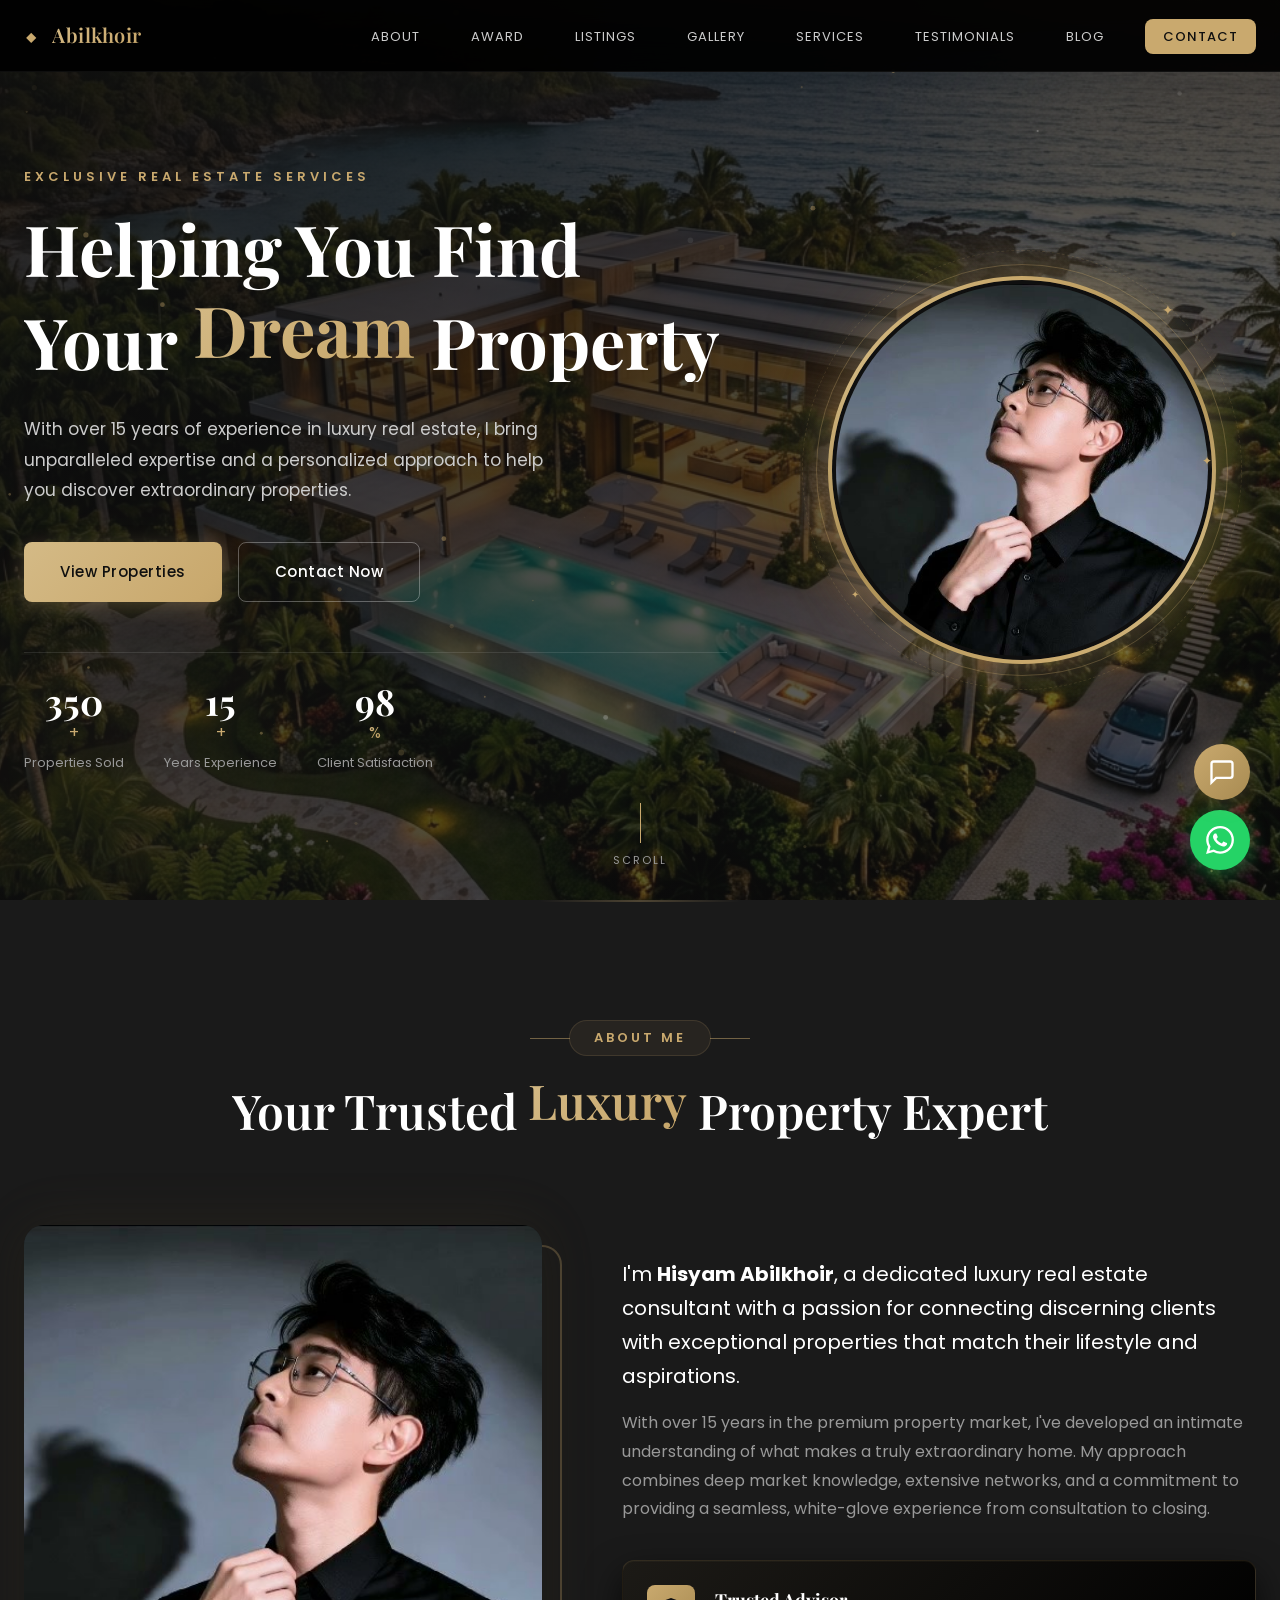
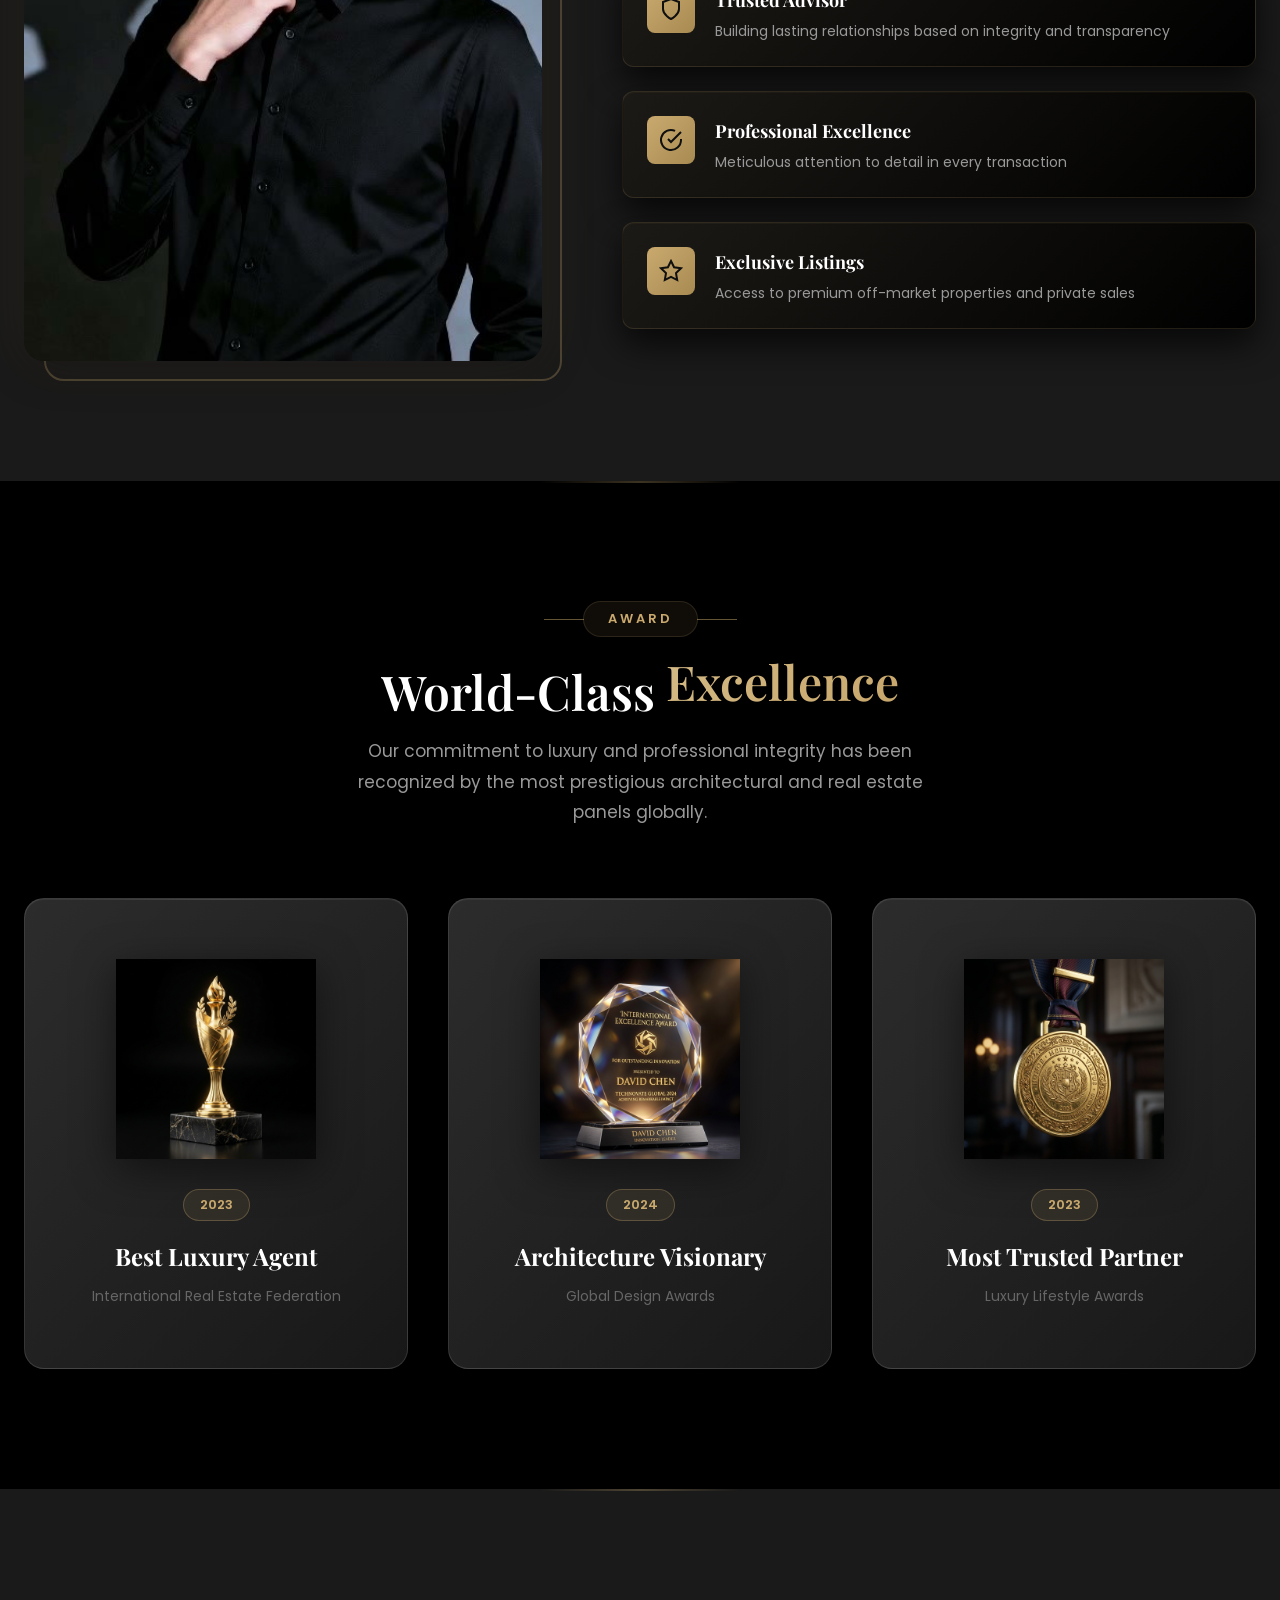
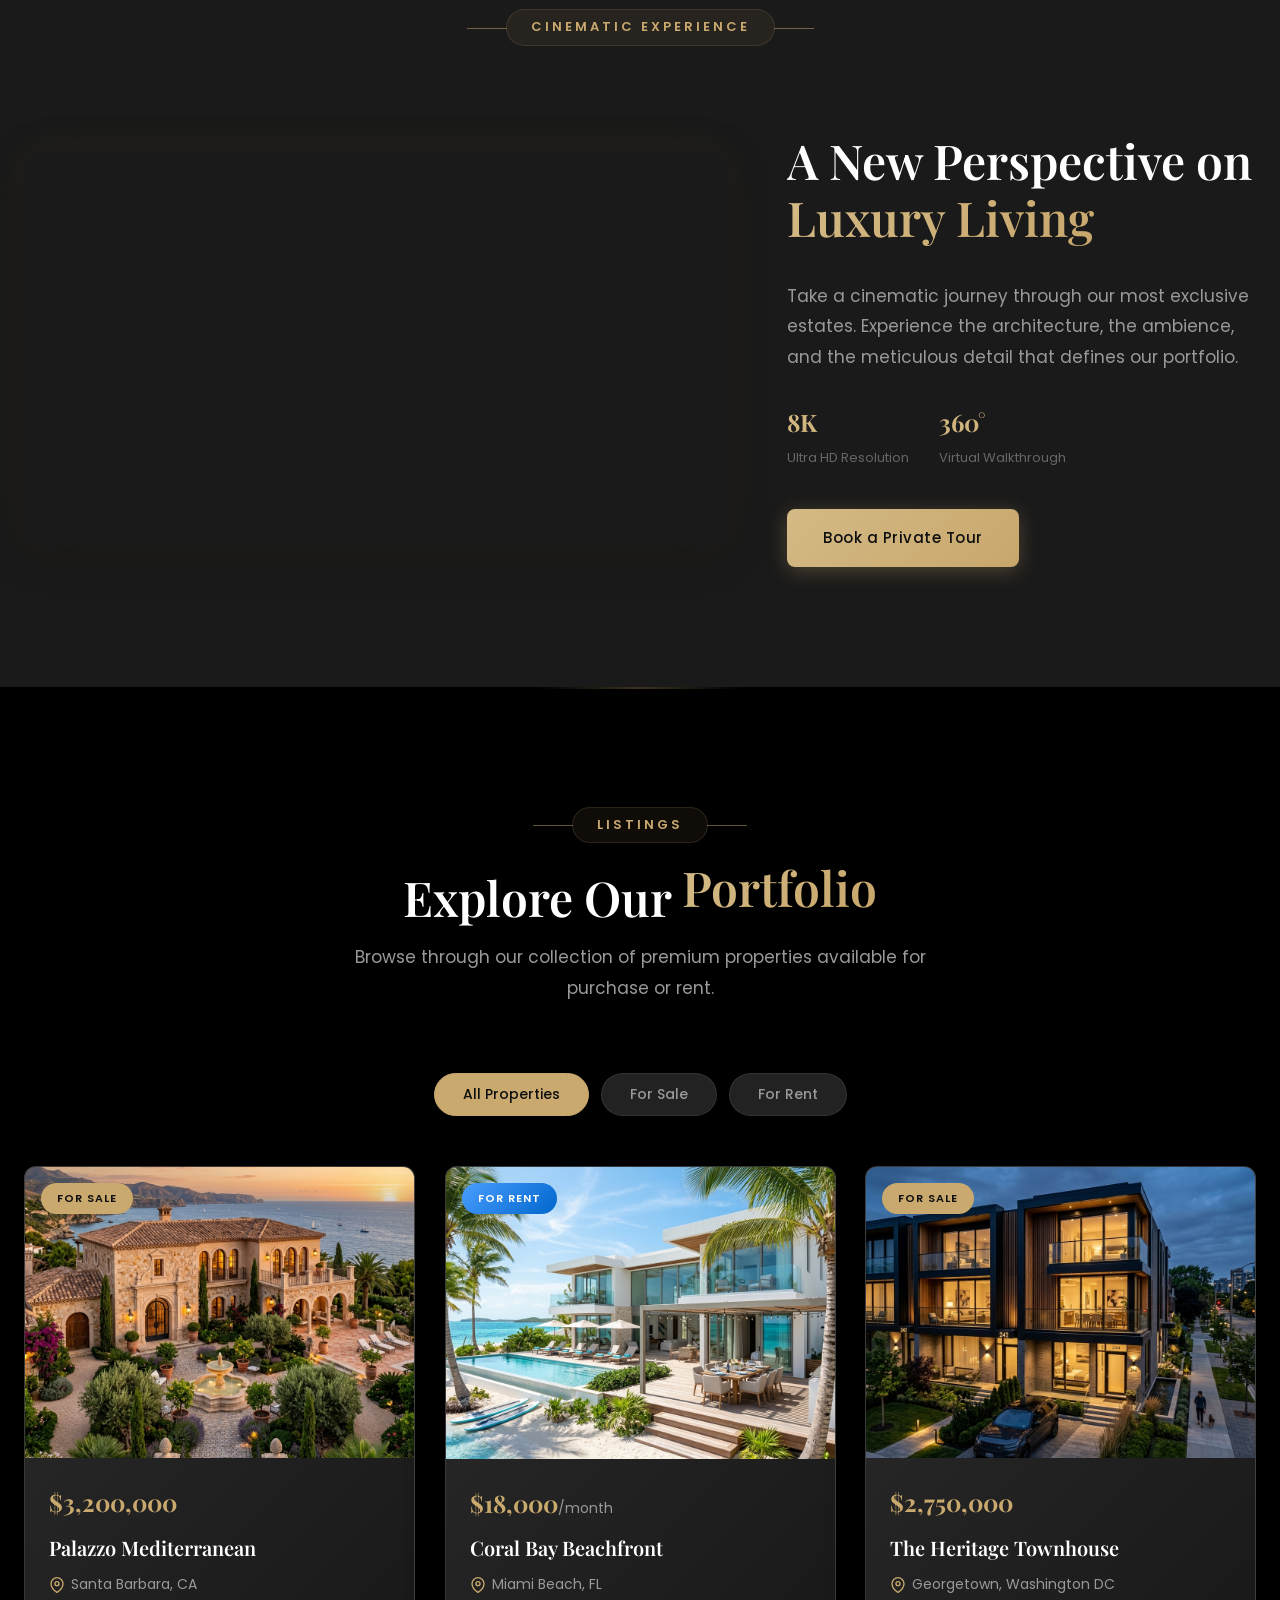
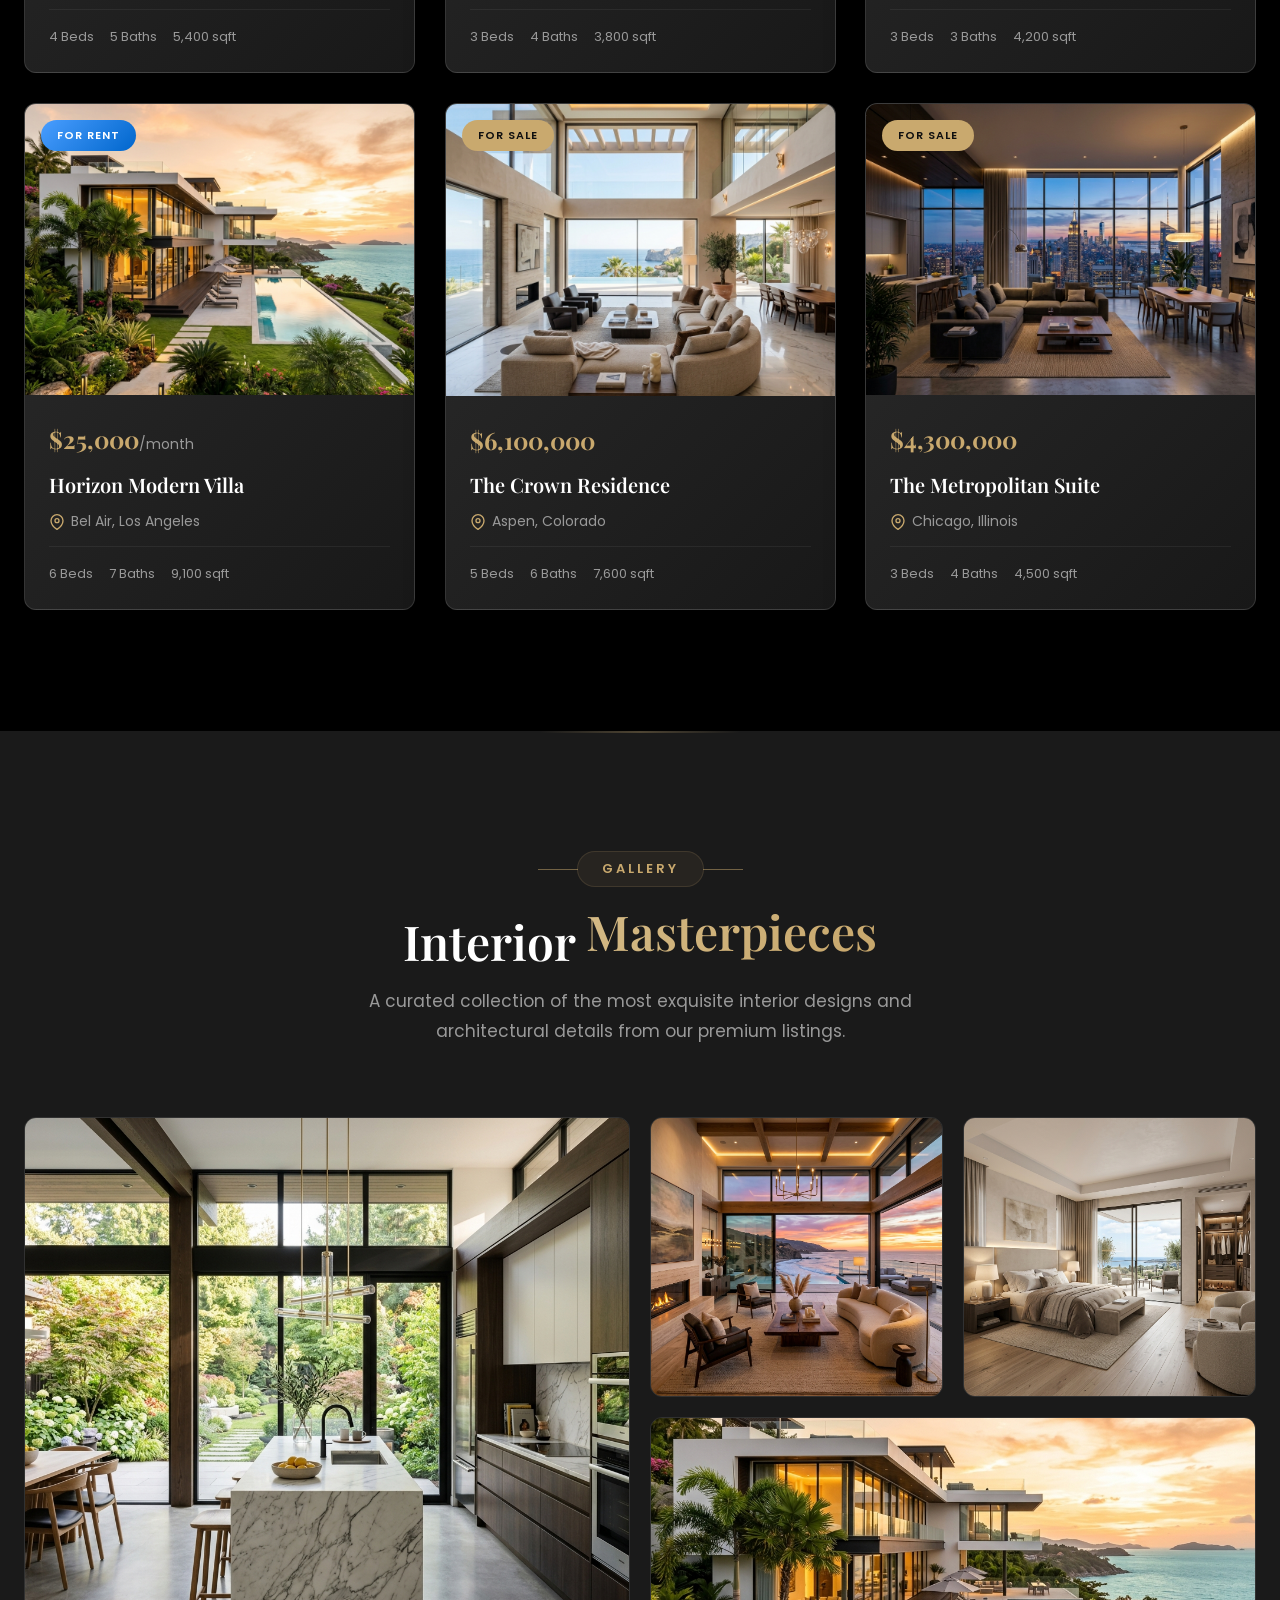
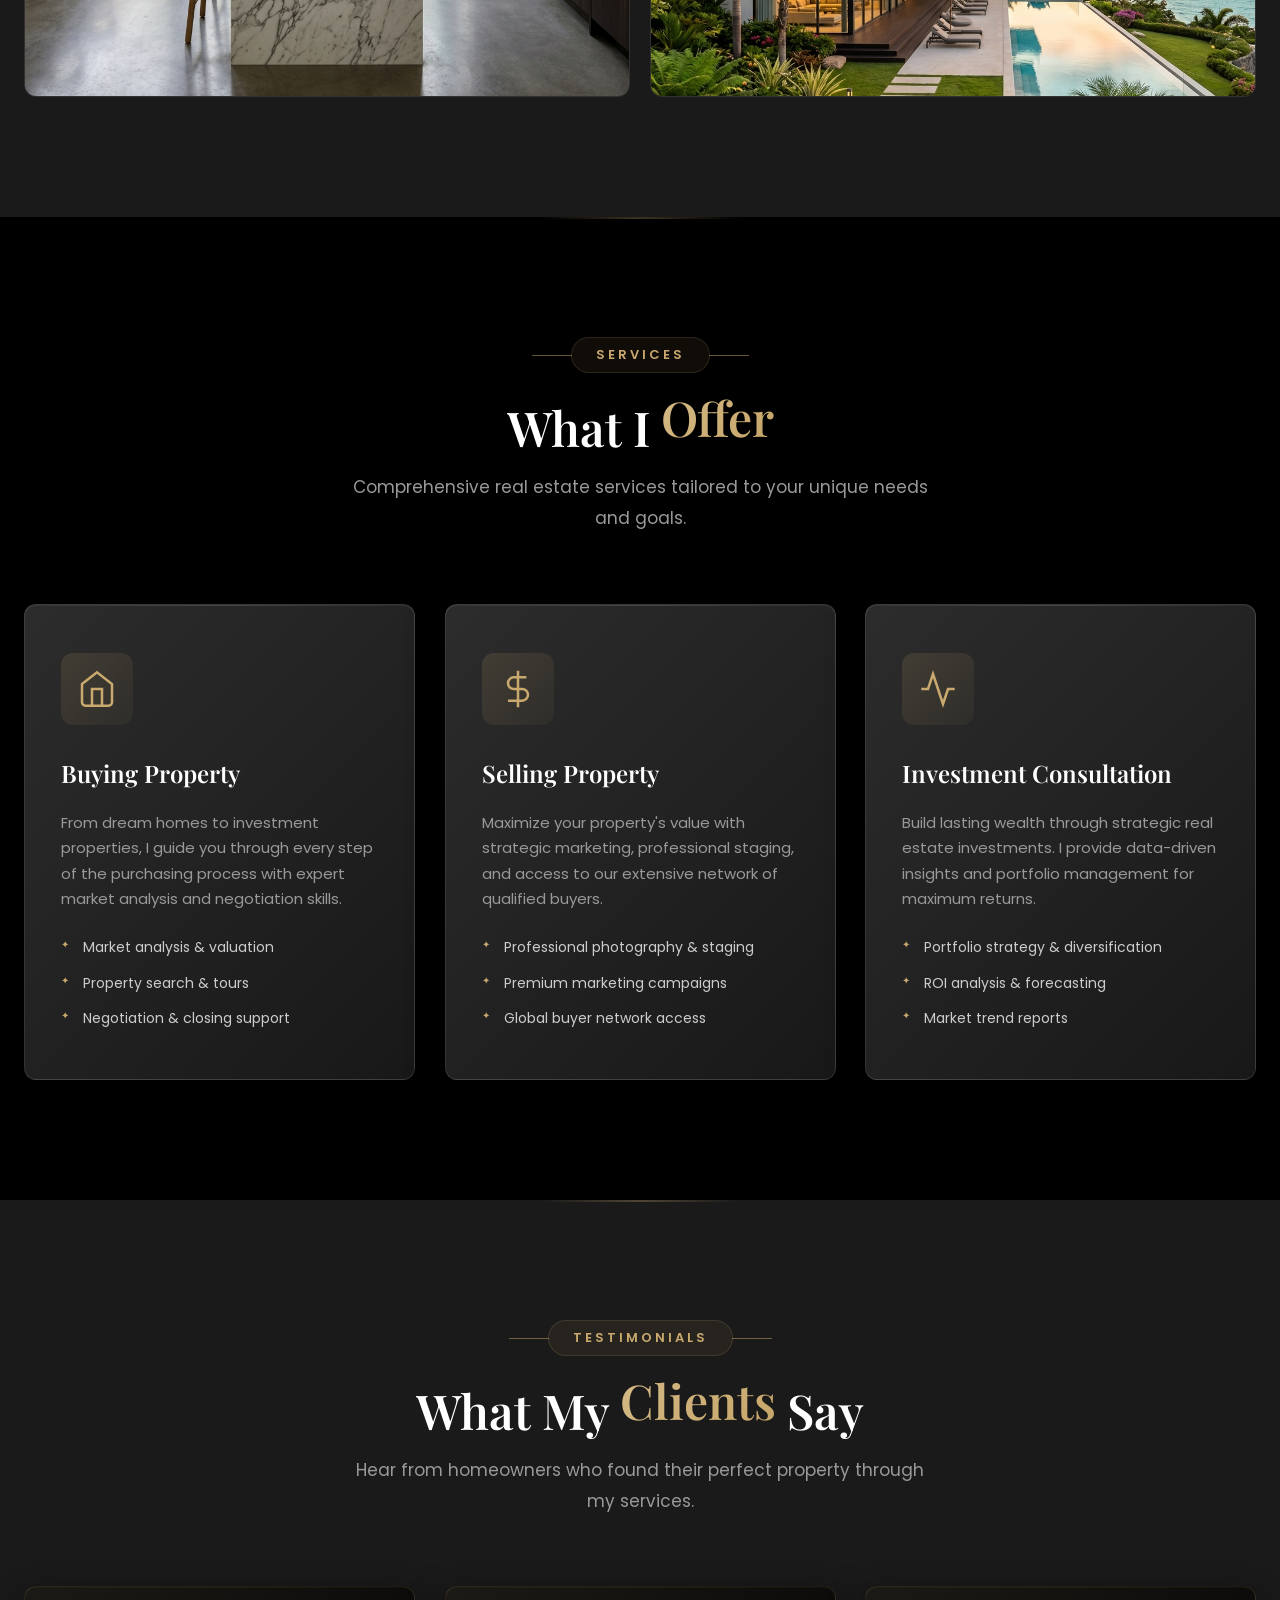
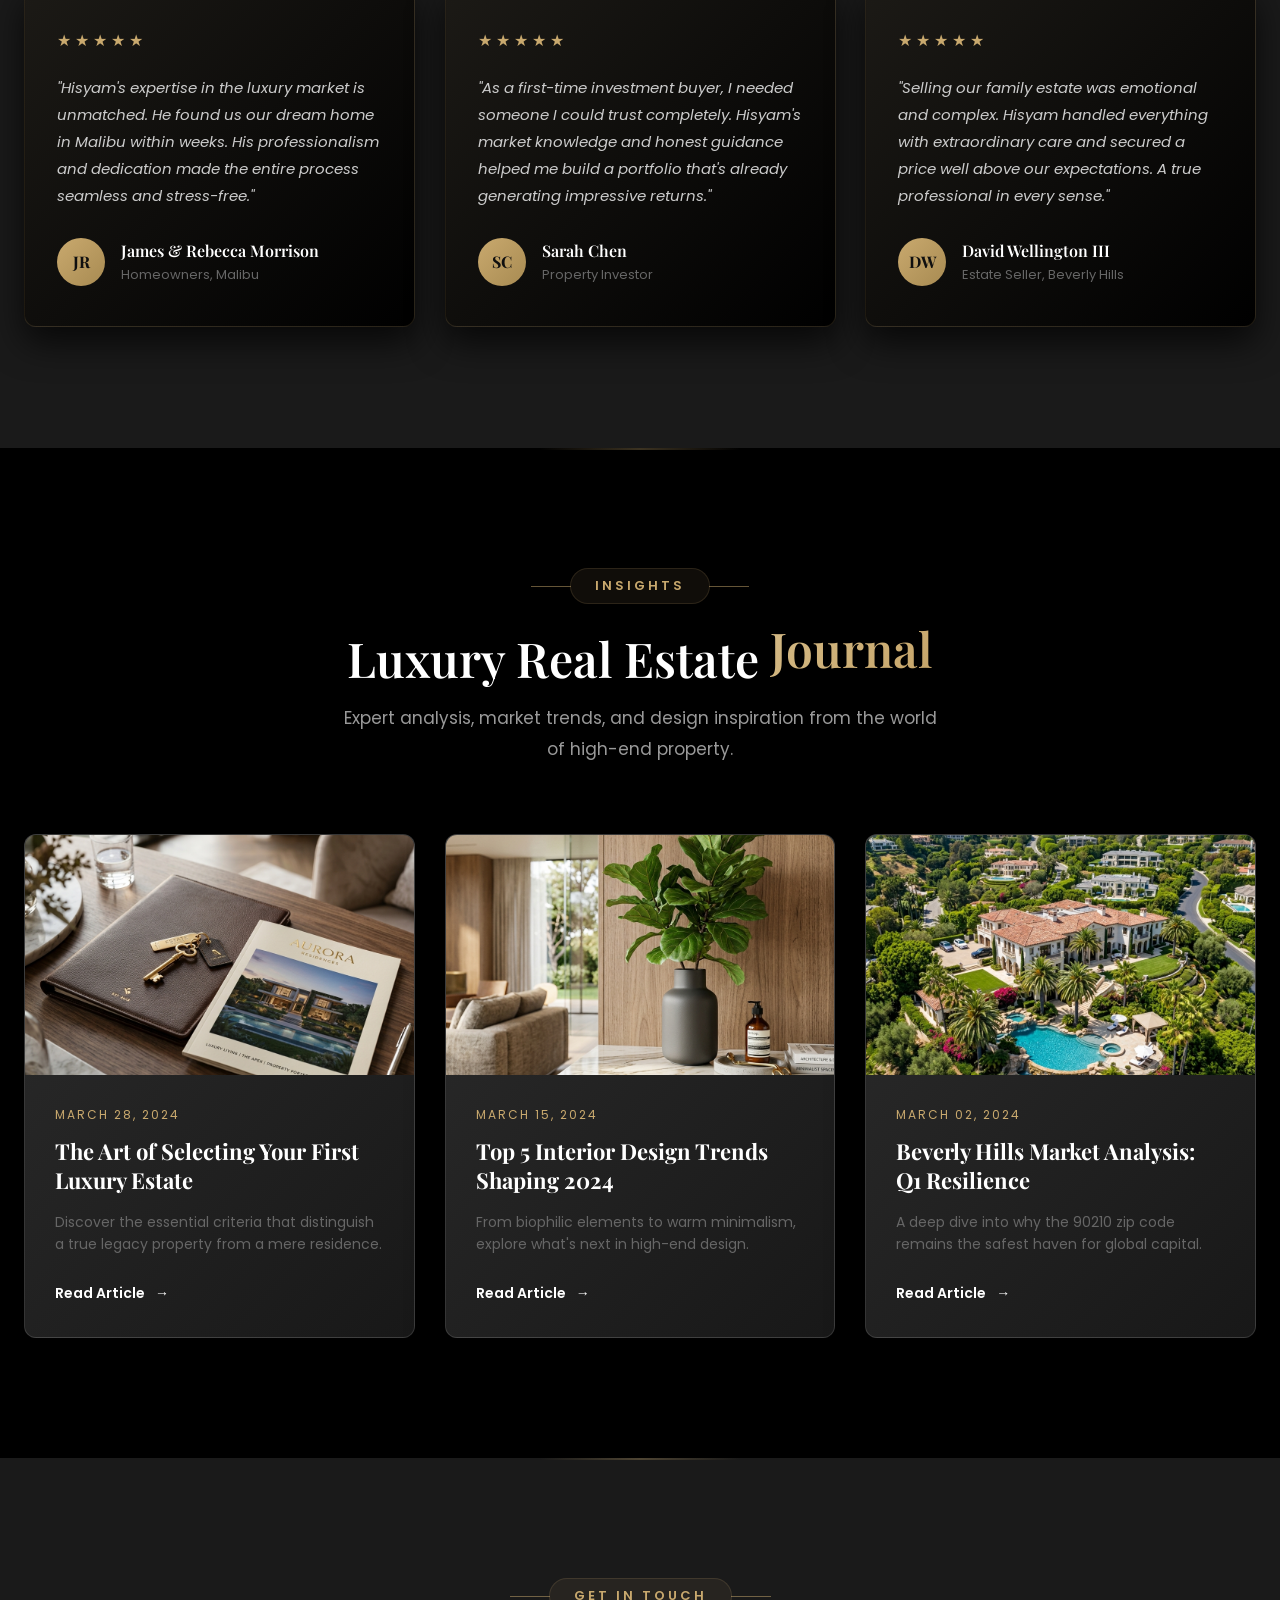
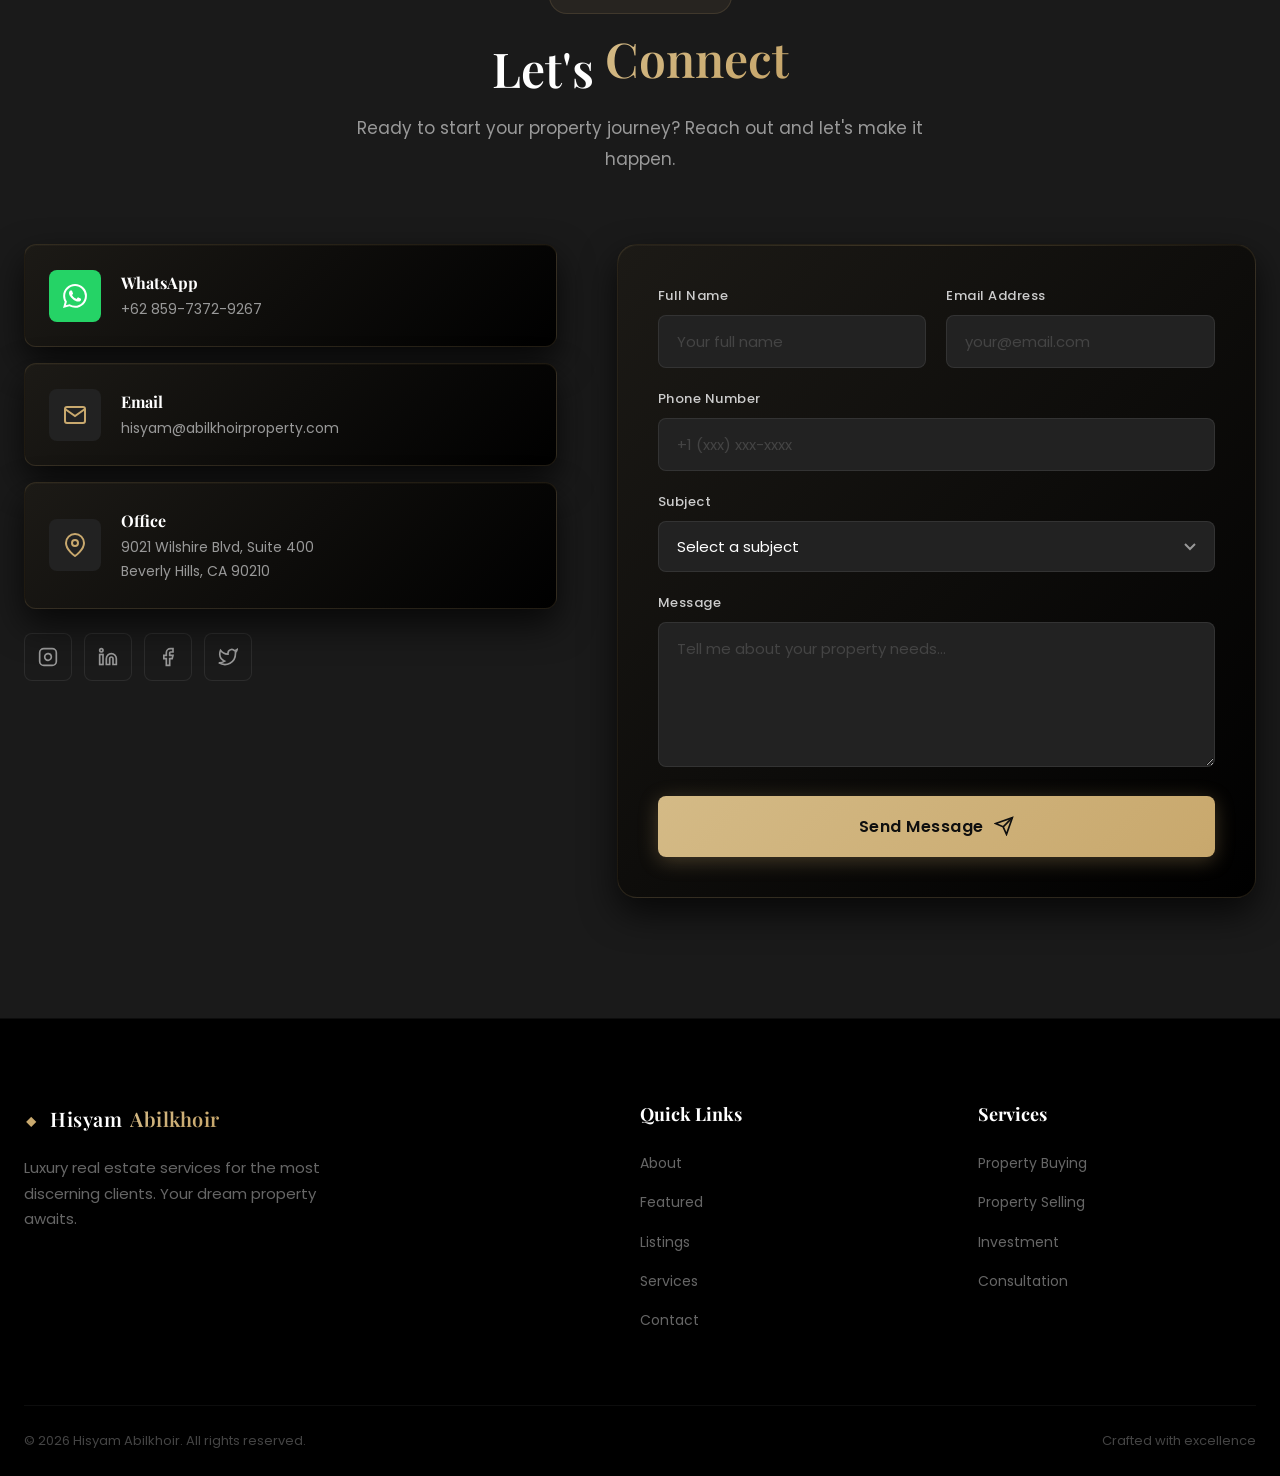
==== commit 35e48a9b: "update" ====
--- a/index.html
+++ b/index.html
@@ -41,9 +41,9 @@
   <nav id="navbar" class="navbar">
     <div class="scroll-progress" id="scrollProgress"></div>
     <div class="nav-container">
-      <a href="#hero" class="nav-logo">
+      <a href="index.html" class="nav-logo">
         <span class="logo-icon">⬥</span>
-        <span class="logo-text">Hisyam <span class="gold">Abilkhoir</span></span>
+        <span class="logo-text"><span class="gold">Abilkhoir</span></span>
       </a>
       <ul class="nav-menu" id="navMenu">
         <li><a href="#about" class="nav-link">About</a></li>
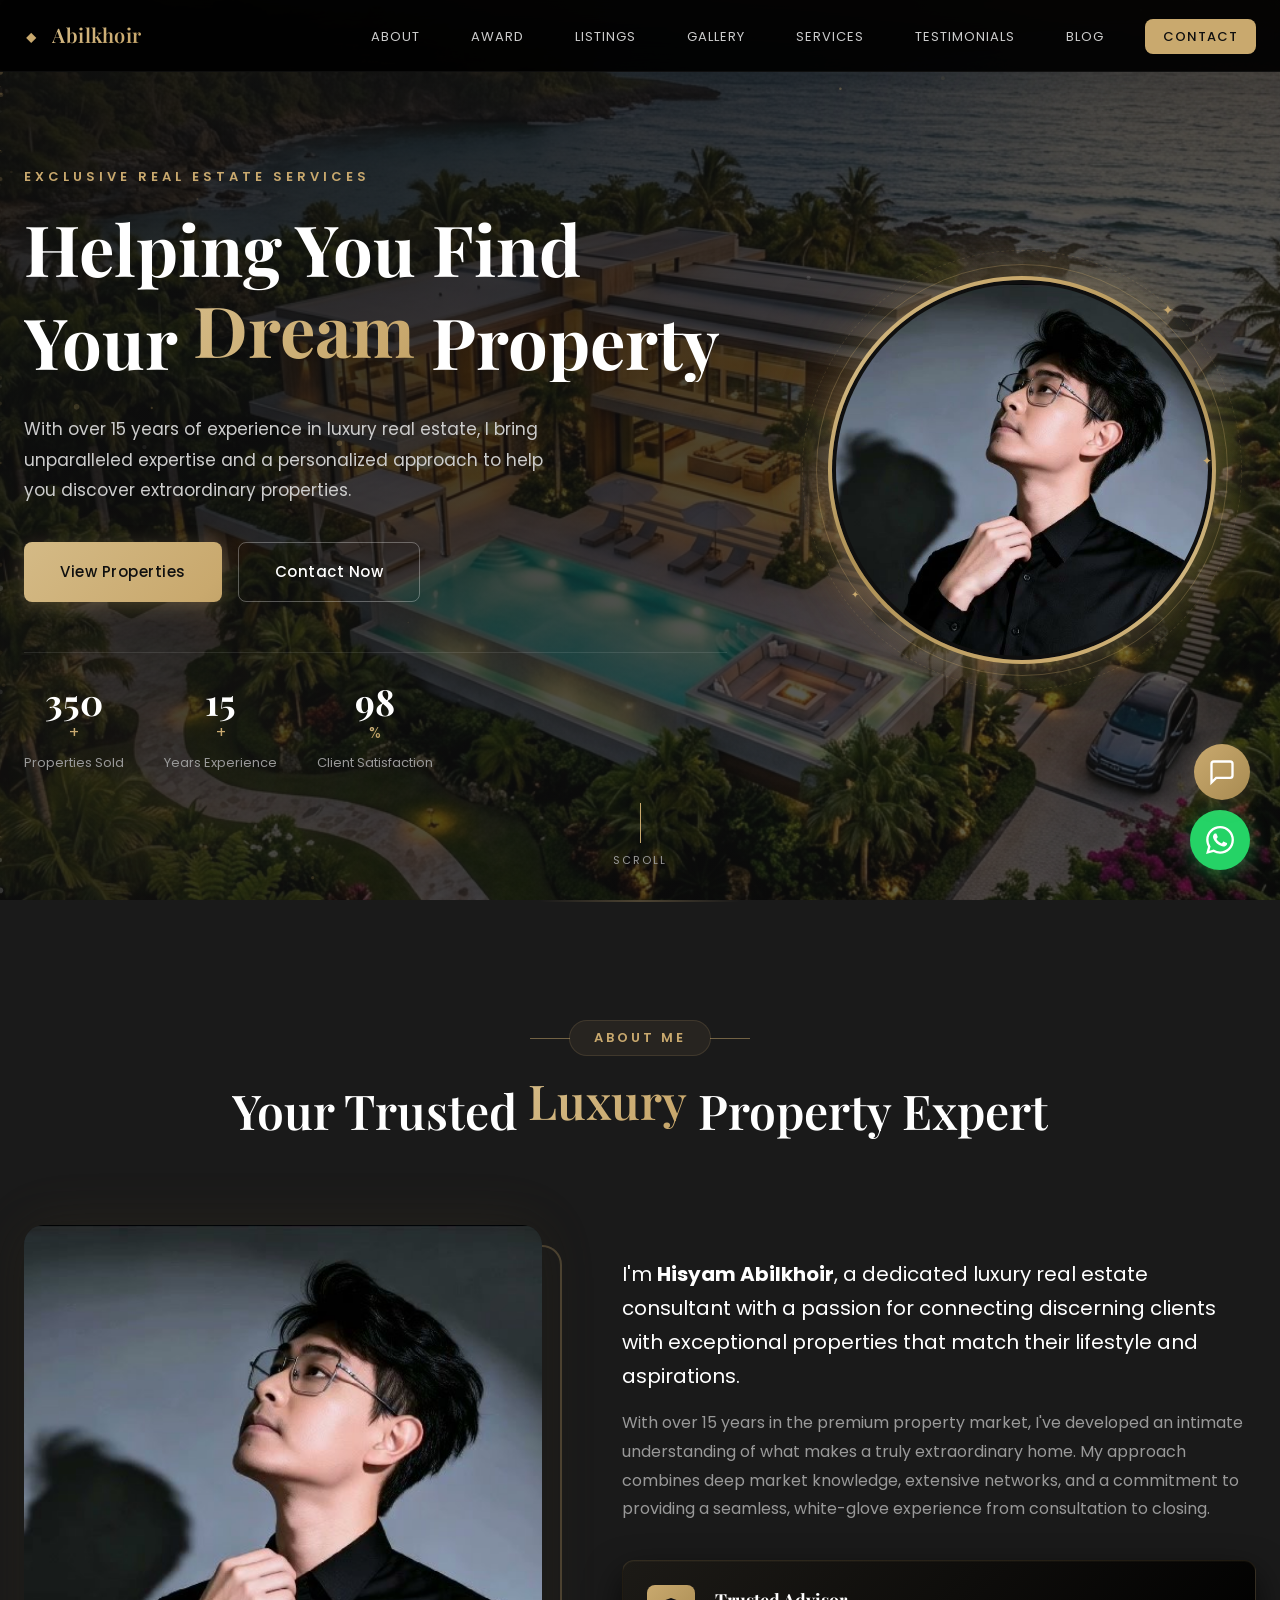
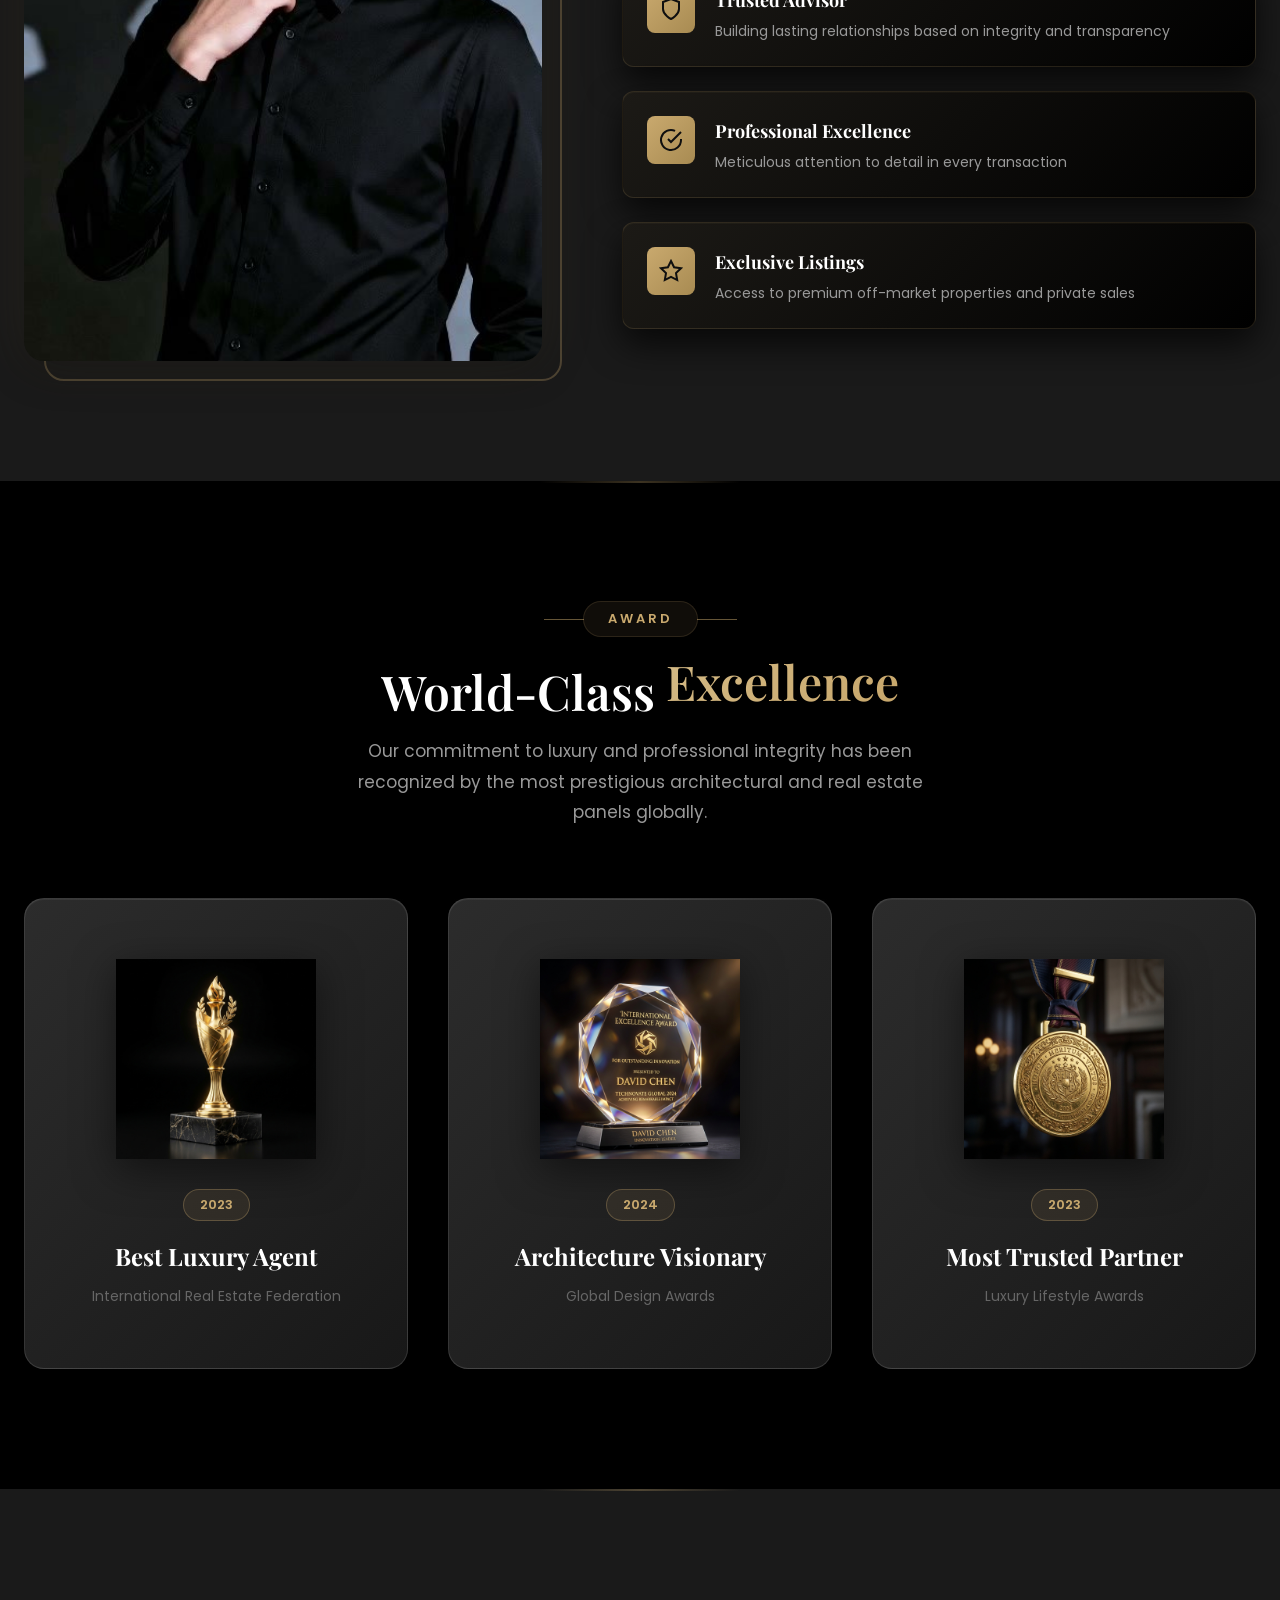
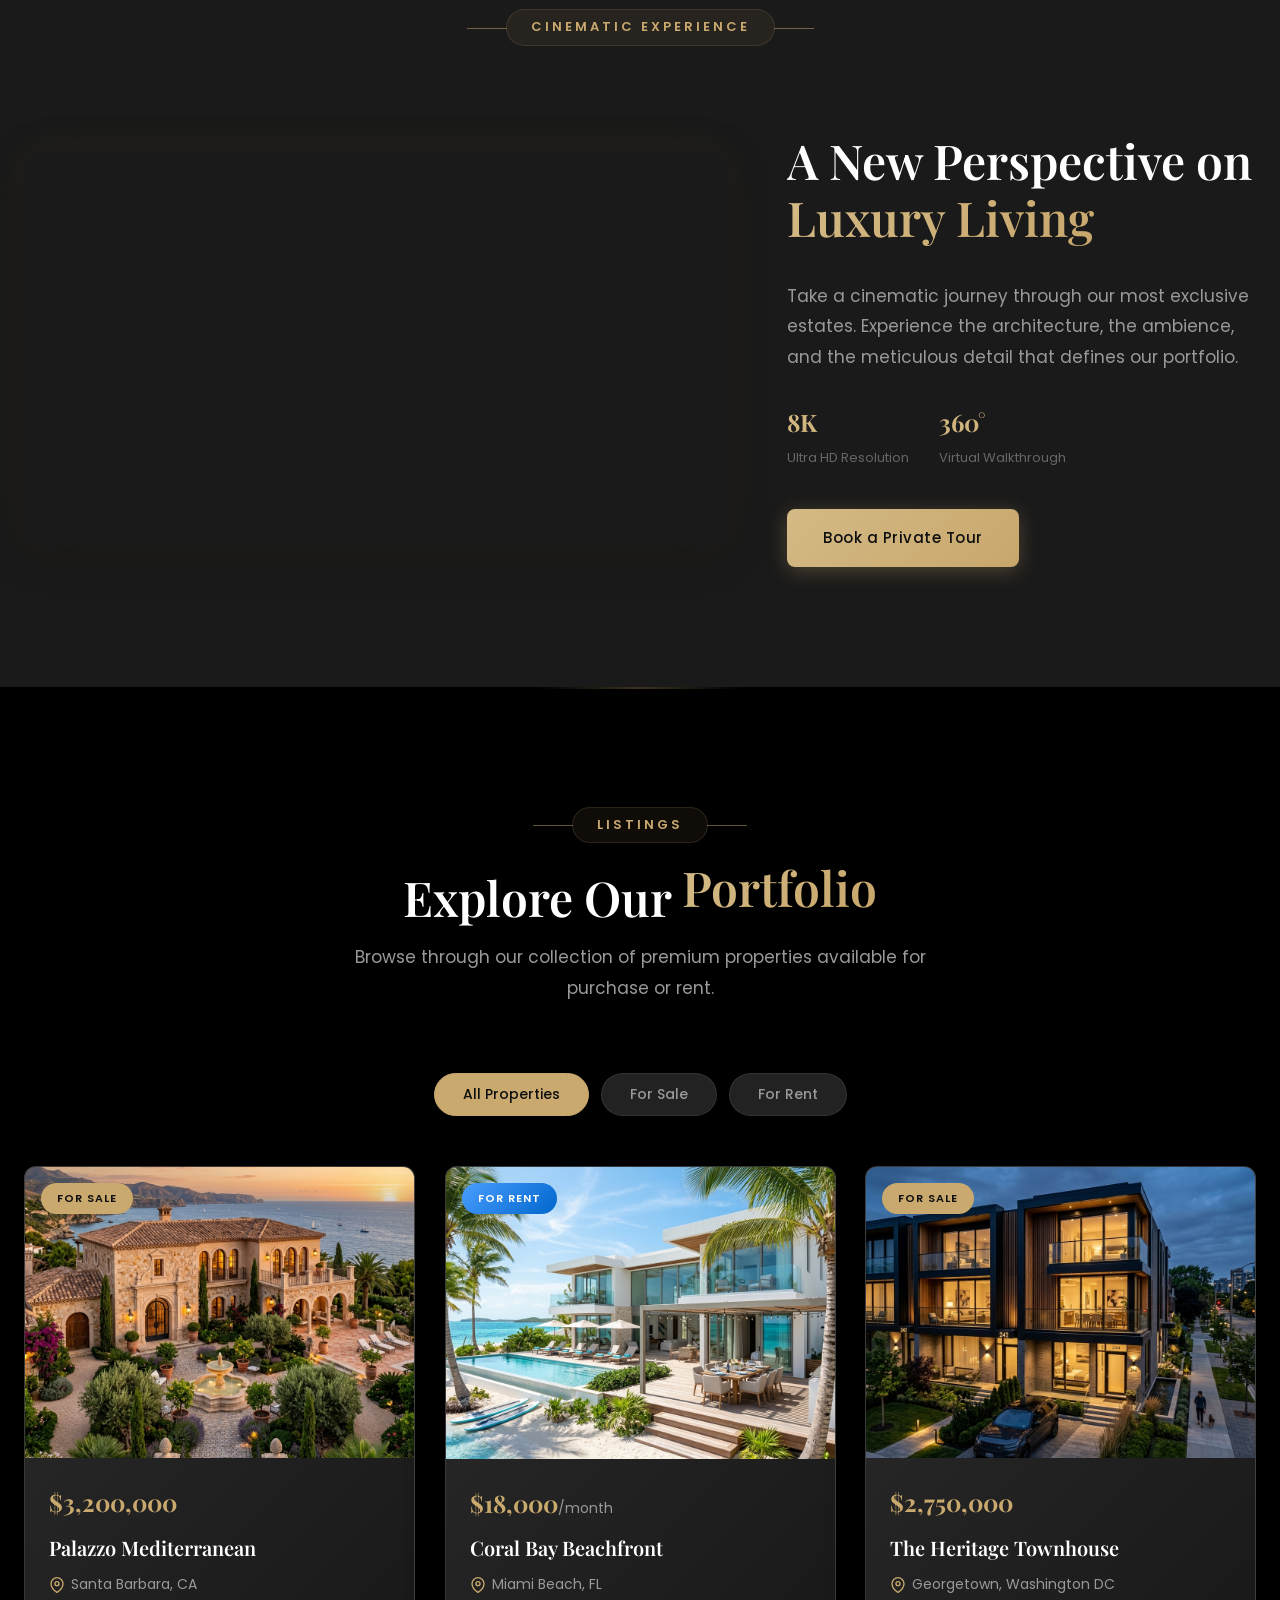
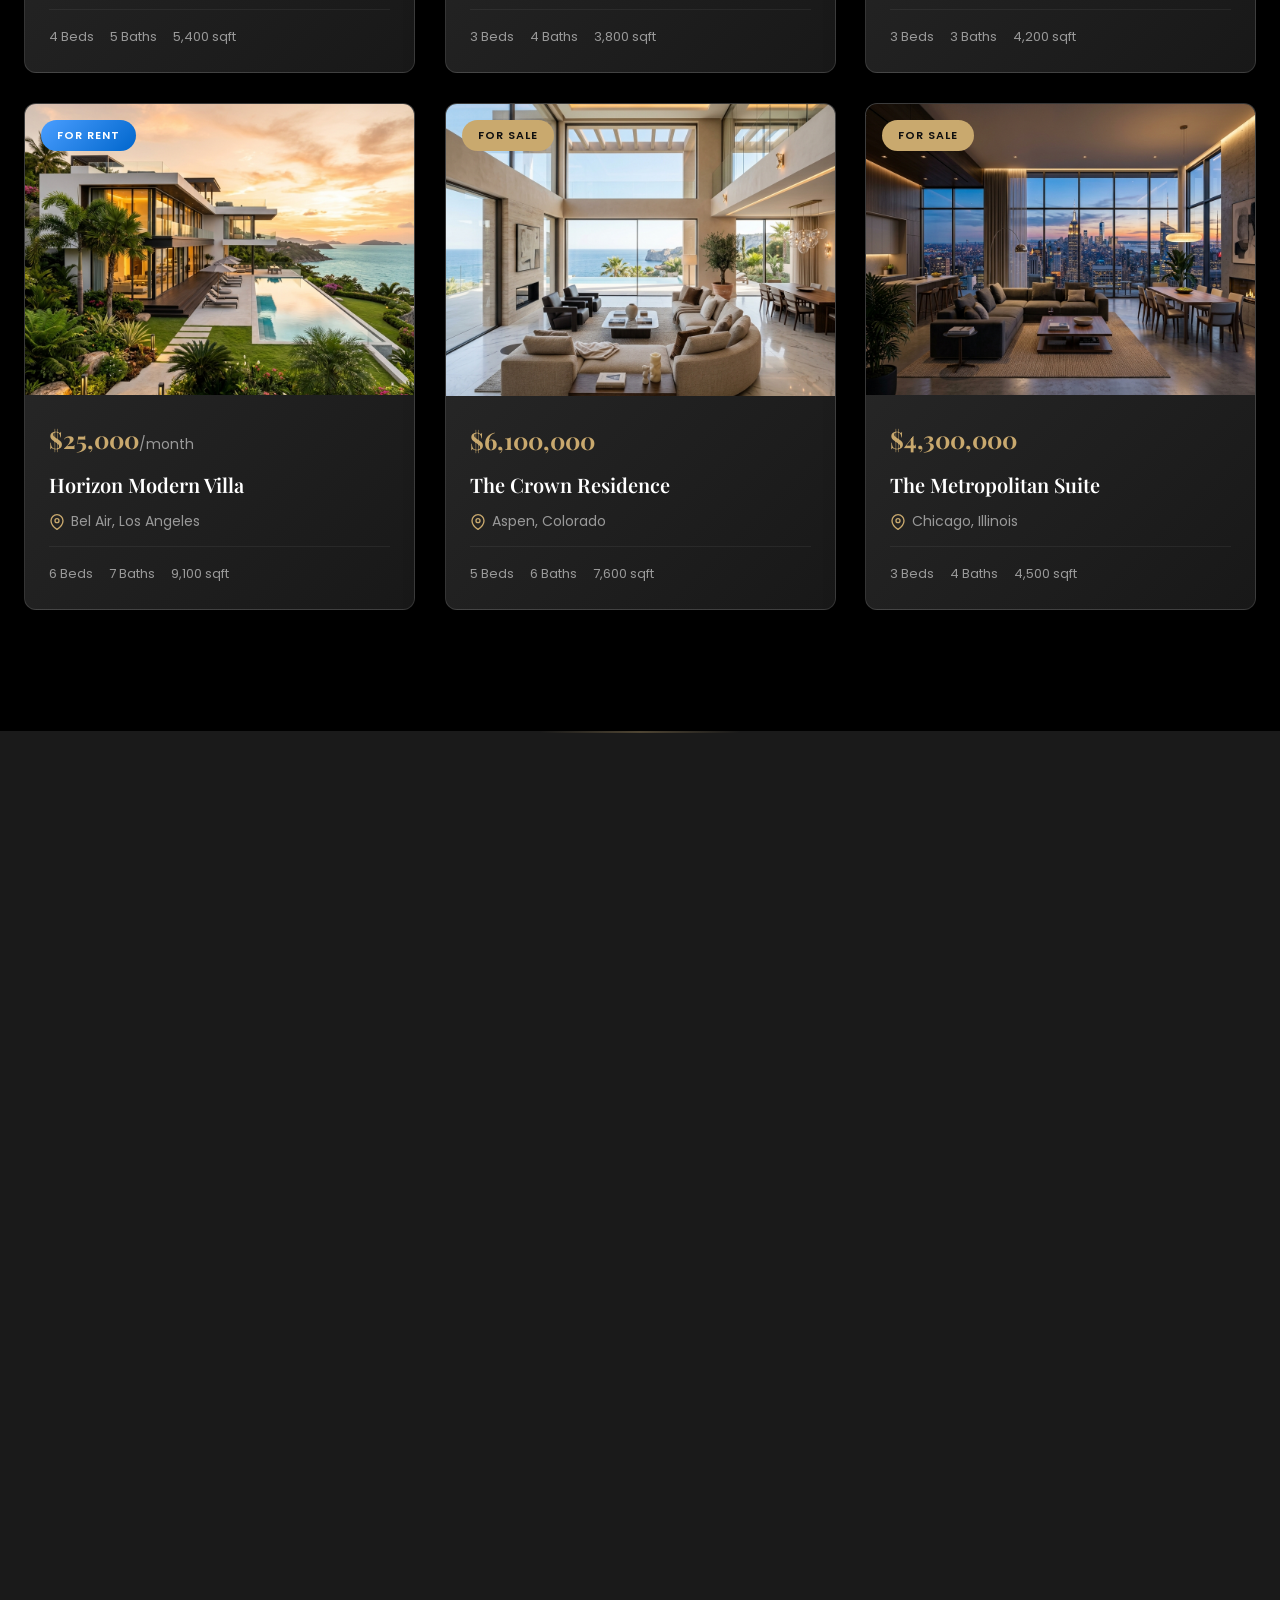
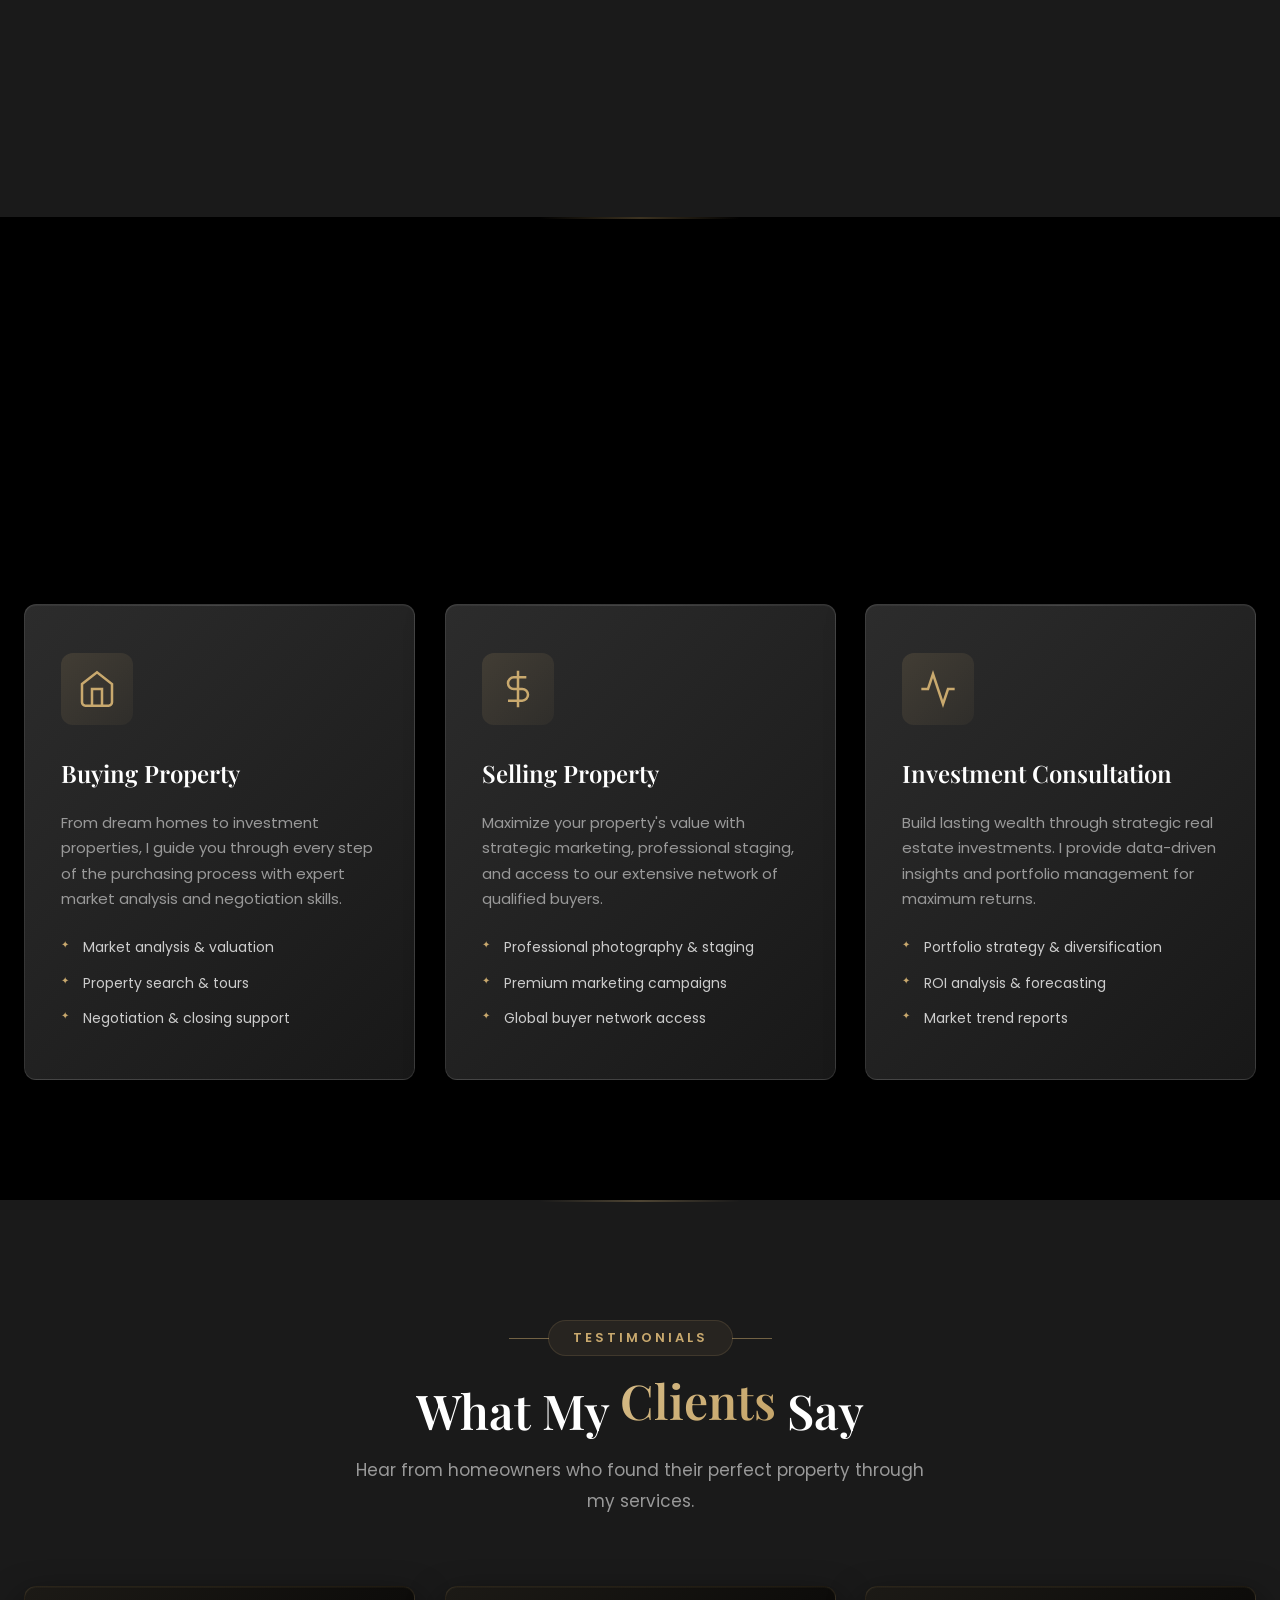
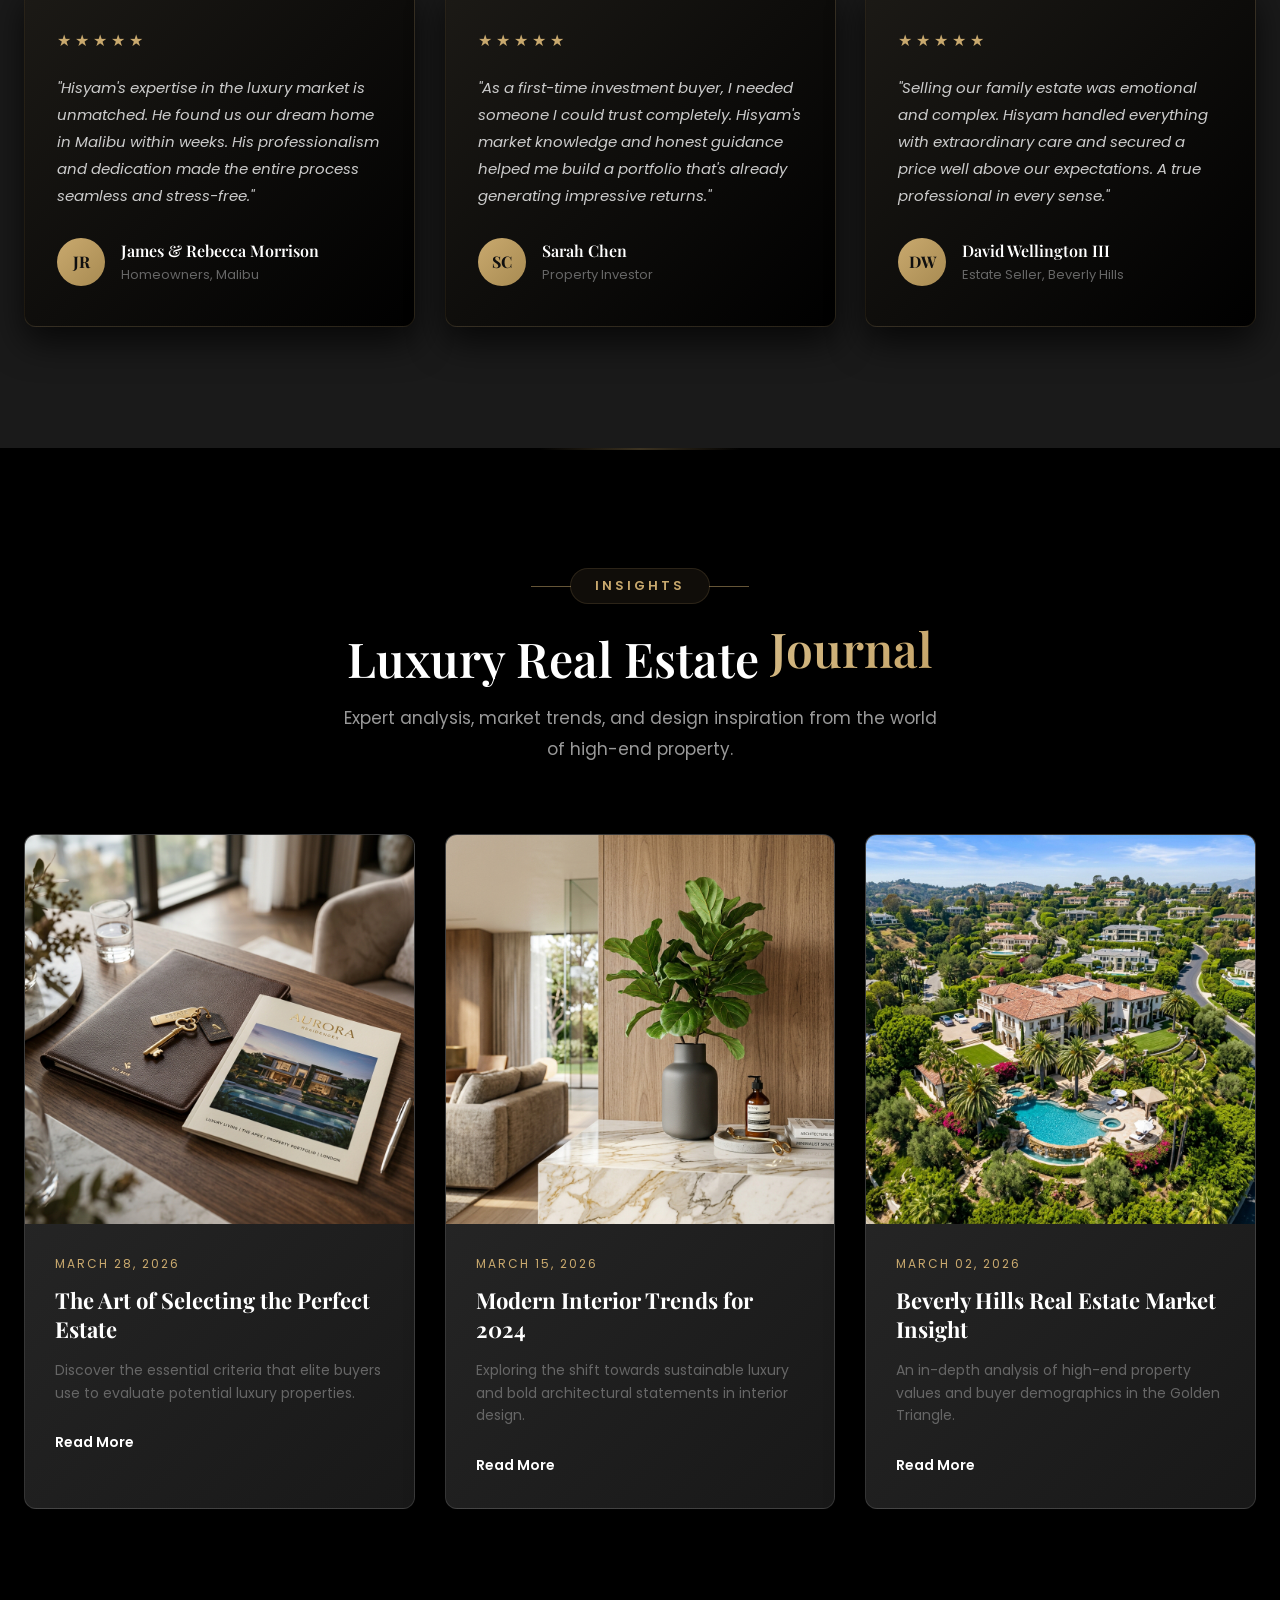
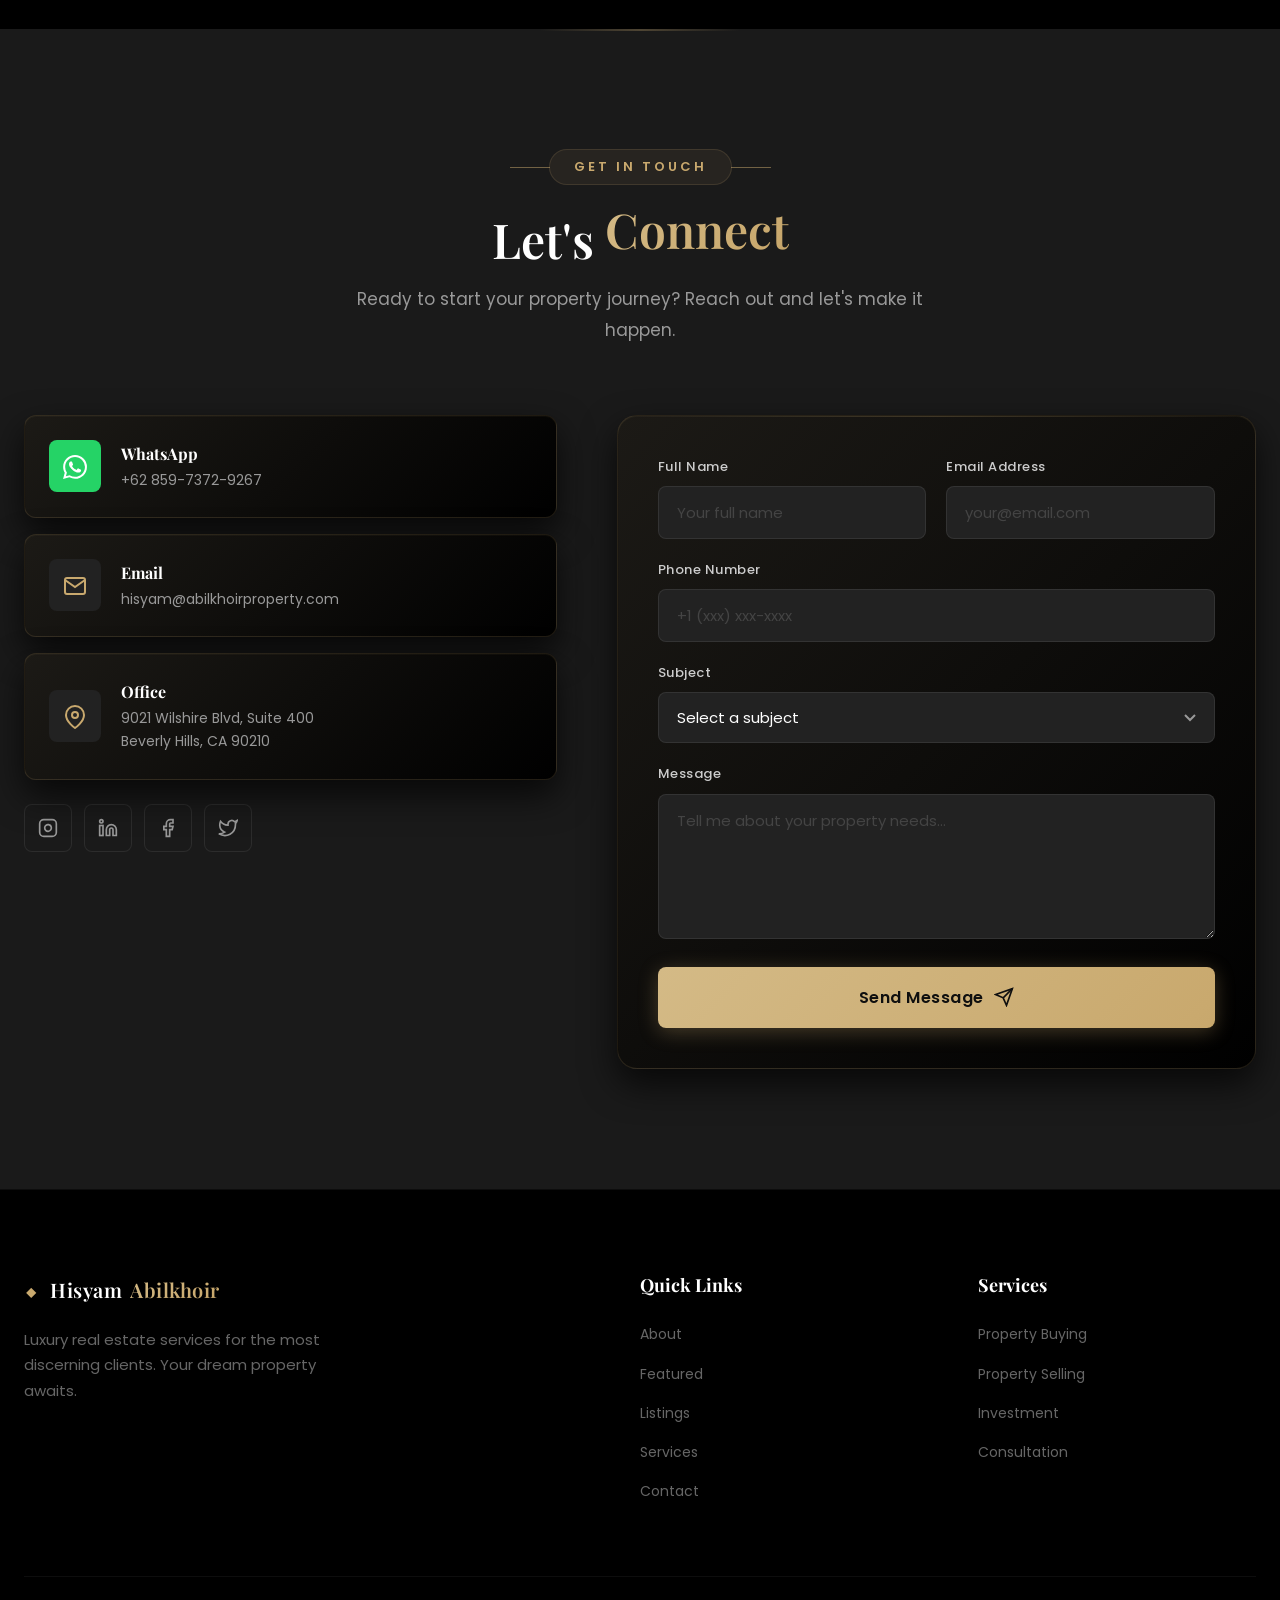
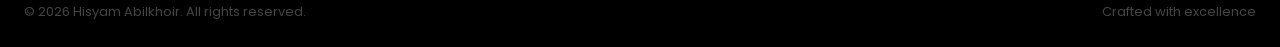
==== commit f7470c6c: "update base url" ====
--- a/index.html
+++ b/index.html
@@ -41,7 +41,7 @@
   <nav id="navbar" class="navbar">
     <div class="scroll-progress" id="scrollProgress"></div>
     <div class="nav-container">
-      <a href="index.html" class="nav-logo">
+      <a href="./" class="nav-logo">
         <span class="logo-icon">⬥</span>
         <span class="logo-text"><span class="gold">Abilkhoir</span></span>
       </a>
@@ -688,47 +688,53 @@
       </div>
       <div class="blog-grid" data-animate>
         <!-- Blog 1 -->
-        <article class="blog-card">
-          <div class="blog-img">
-            <img src="images/blog-1.png" alt="Real Estate Investing" />
-          </div>
+        <div class="blog-card" id="blog1">
+          <a href="blog/luxury-real-estate-investing/" class="blog-image">
+            <img src="images/blog-1.png" alt="Estate Selection" />
+          </a>
           <div class="blog-info">
-            <span class="blog-date">March 28, 2024</span>
-            <h3 class="blog-title"><a href="blog/luxury-real-estate-investing/">The Art of Selecting Your First Luxury
-                Estate</a></h3>
-            <p class="blog-excerpt">Discover the essential criteria that distinguish a true legacy property from a mere
-              residence.</p>
-            <a href="blog/luxury-real-estate-investing/" class="blog-link">Read Article <span>→</span></a>
-          </div>
-        </article>
+            <span class="blog-date">March 28, 2026</span>
+            <h3 class="blog-title">
+              <a href="blog/luxury-real-estate-investing/">The Art of Selecting the Perfect Estate</a>
+            </h3>
+            <p class="blog-excerpt">
+              Discover the essential criteria that elite buyers use to evaluate potential luxury properties.
+            </p>
+            <a href="blog/luxury-real-estate-investing/" class="blog-link">Read More</a>
+          </div>
+        </div>
         <!-- Blog 2 -->
-        <article class="blog-card">
-          <div class="blog-img">
-            <img src="images/blog-2.png" alt="Interior Design 2024" />
-          </div>
+        <div class="blog-card" id="blog2">
+          <a href="blog/modern-interior-design-2024/" class="blog-image">
+            <img src="images/blog-2.png" alt="Interior Trends" />
+          </a>
           <div class="blog-info">
-            <span class="blog-date">March 15, 2024</span>
-            <h3 class="blog-title"><a href="blog/modern-interior-design-2024/">Top 5 Interior Design Trends Shaping
-                2024</a></h3>
-            <p class="blog-excerpt">From biophilic elements to warm minimalism, explore what's next in high-end design.
+            <span class="blog-date">March 15, 2026</span>
+            <h3 class="blog-title">
+              <a href="blog/modern-interior-design-2024/">Modern Interior Trends for 2024</a>
+            </h3>
+            <p class="blog-excerpt">
+              Exploring the shift towards sustainable luxury and bold architectural statements in interior design.
             </p>
-            <a href="blog/modern-interior-design-2024/" class="blog-link">Read Article <span>→</span></a>
-          </div>
-        </article>
+            <a href="blog/modern-interior-design-2024/" class="blog-link">Read More</a>
+          </div>
+        </div>
         <!-- Blog 3 -->
-        <article class="blog-card">
-          <div class="blog-img">
-            <img src="images/blog-3.png" alt="Beverly Hills Market" />
-          </div>
+        <div class="blog-card" id="blog3">
+          <a href="blog/beverly-hills-market-trends/" class="blog-image">
+            <img src="images/blog-3.png" alt="Market Trends" />
+          </a>
           <div class="blog-info">
-            <span class="blog-date">March 02, 2024</span>
-            <h3 class="blog-title"><a href="blog/beverly-hills-market-trends/">Beverly Hills Market Analysis: Q1
-                Resilience</a></h3>
-            <p class="blog-excerpt">A deep dive into why the 90210 zip code remains the safest haven for global capital.
+            <span class="blog-date">March 02, 2026</span>
+            <h3 class="blog-title">
+              <a href="blog/beverly-hills-market-trends/">Beverly Hills Real Estate Market Insight</a>
+            </h3>
+            <p class="blog-excerpt">
+              An in-depth analysis of high-end property values and buyer demographics in the Golden Triangle.
             </p>
-            <a href="blog/beverly-hills-market-trends/" class="blog-link">Read Article <span>→</span></a>
-          </div>
-        </article>
+            <a href="blog/beverly-hills-market-trends/" class="blog-link">Read More</a>
+          </div>
+        </div>
       </div>
     </div>
   </section>
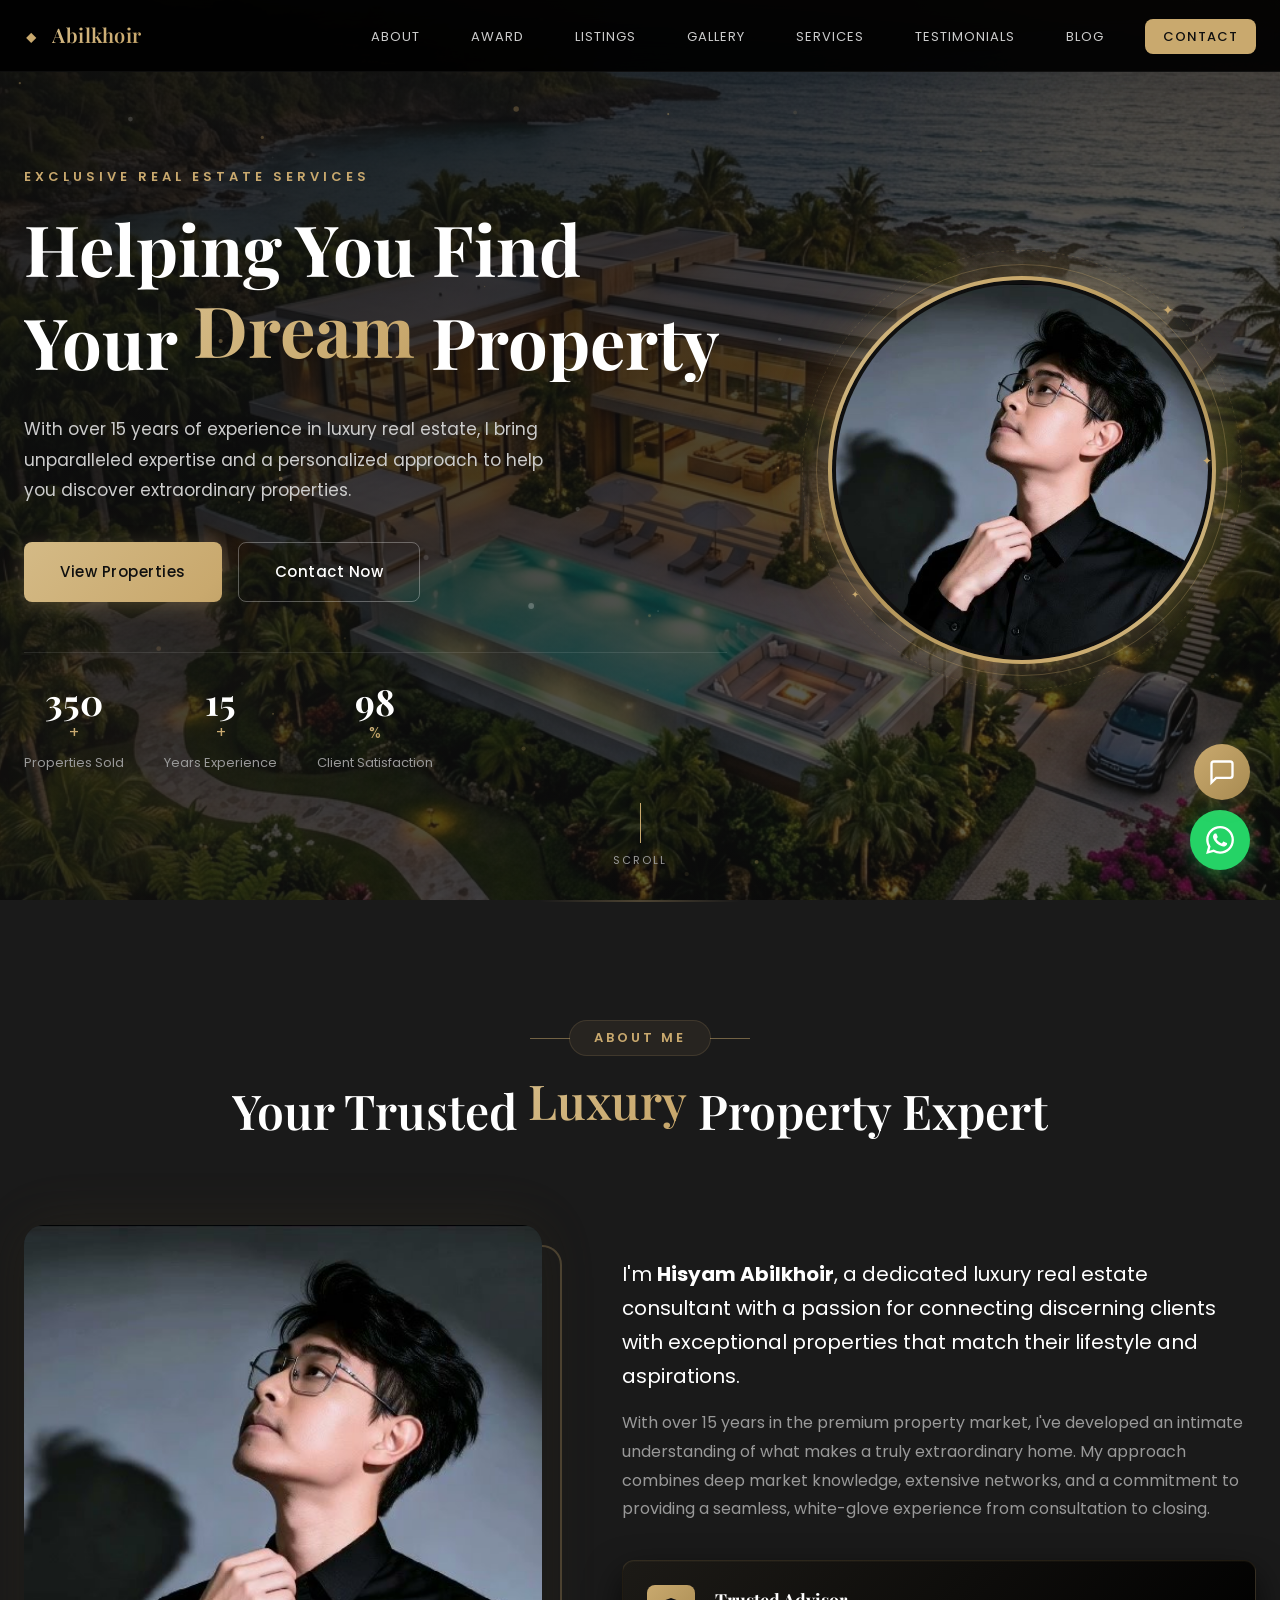
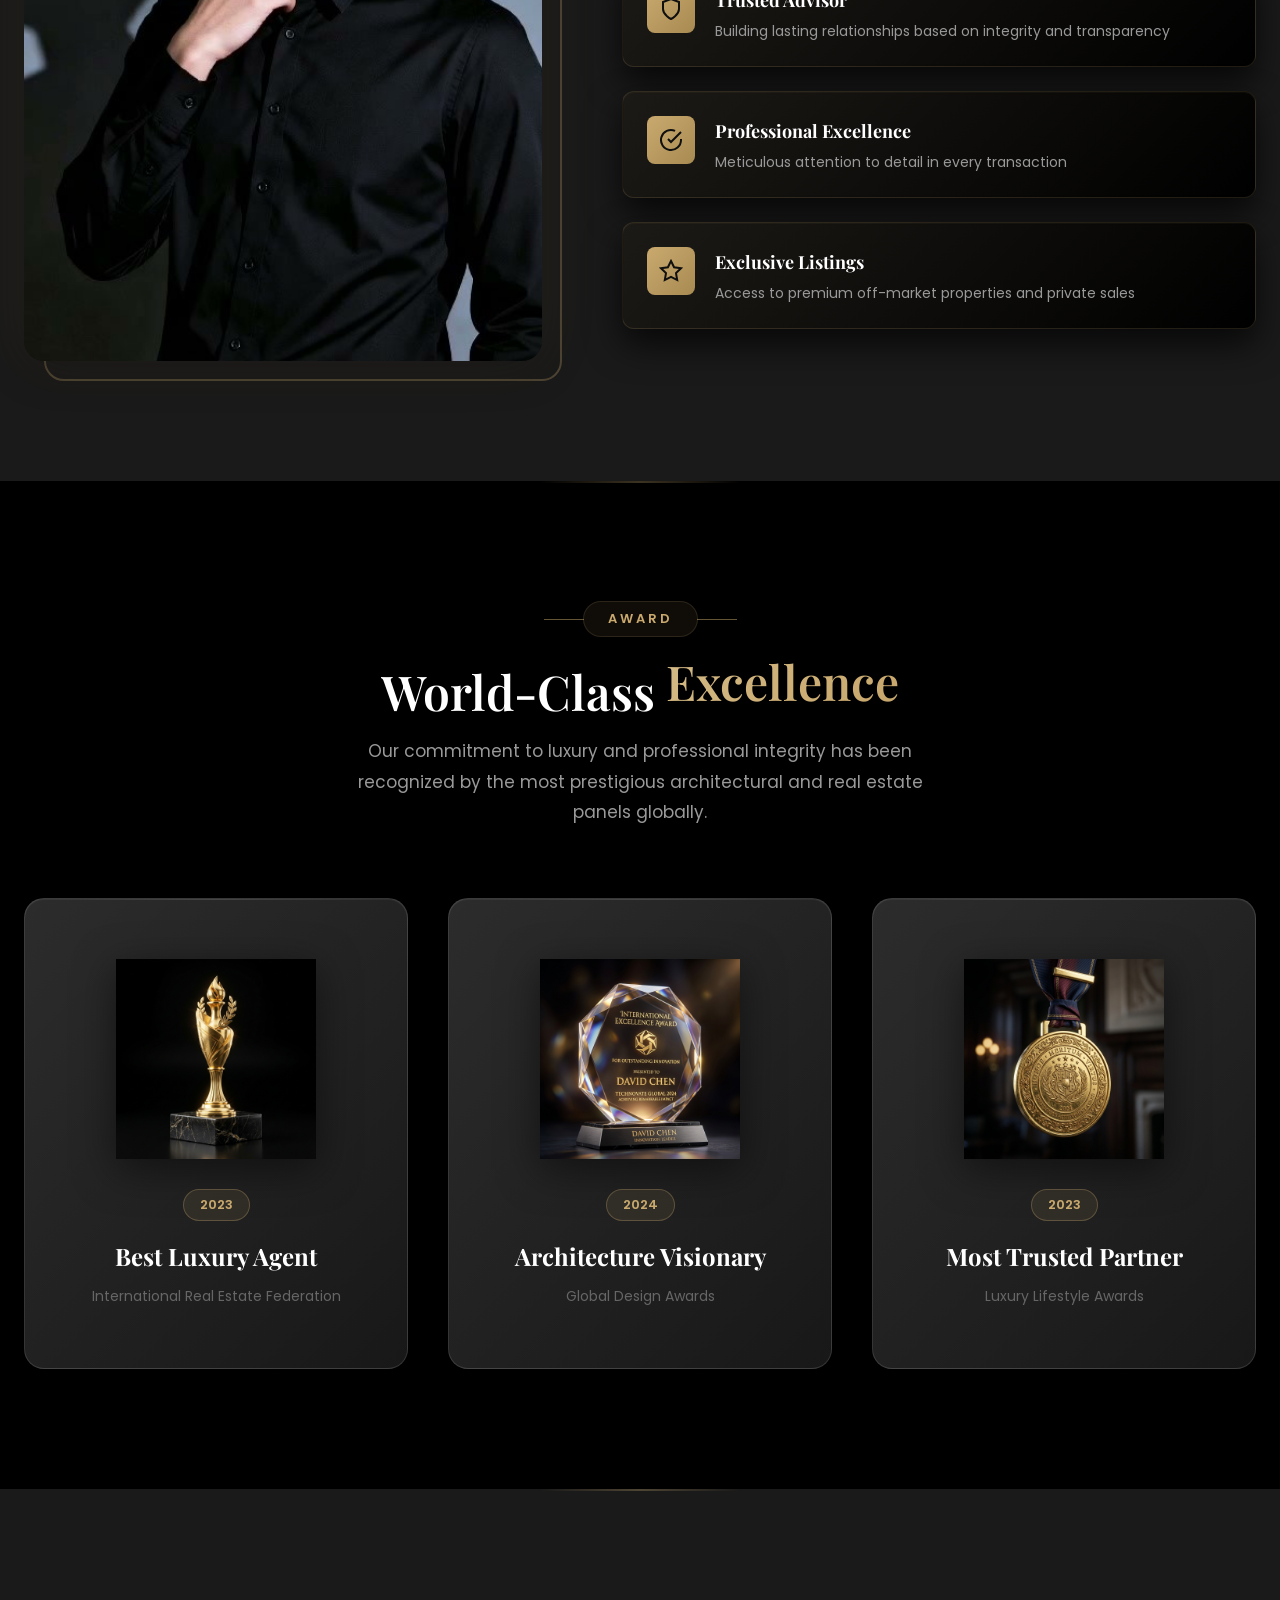
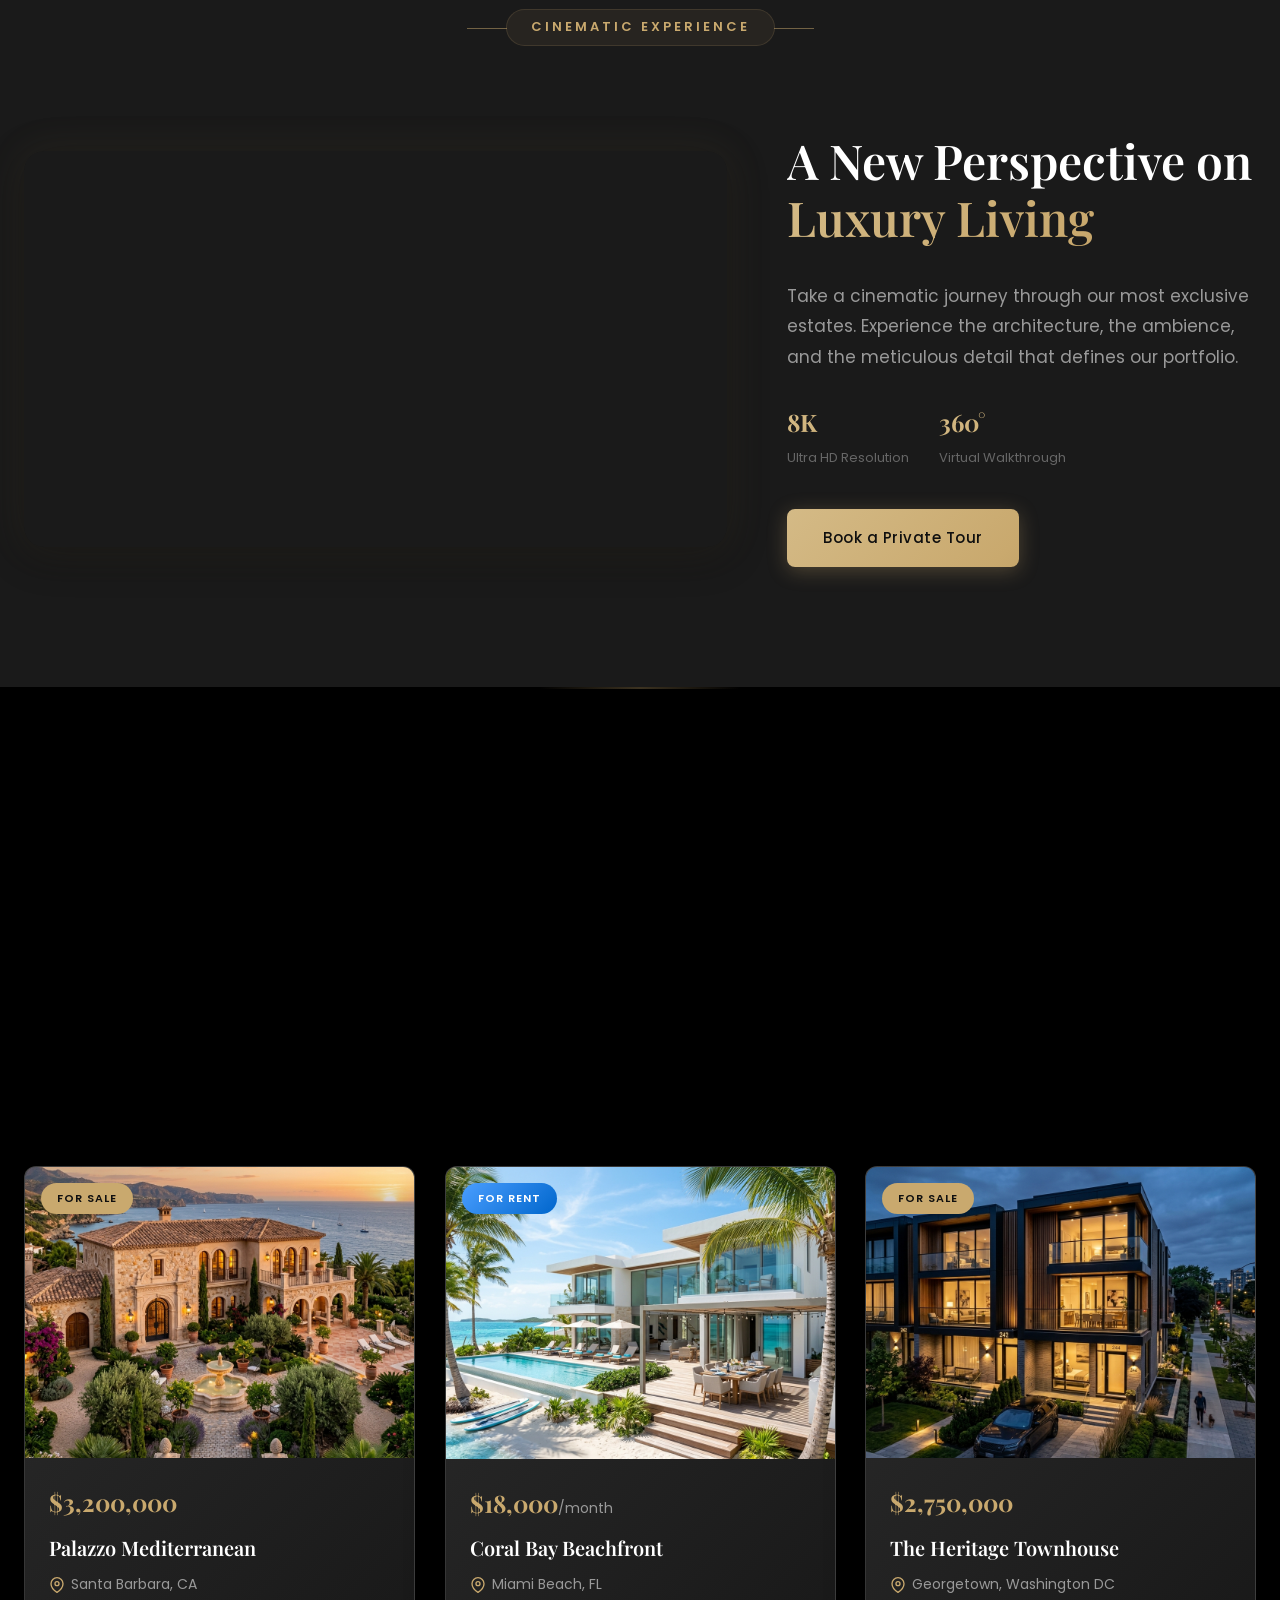
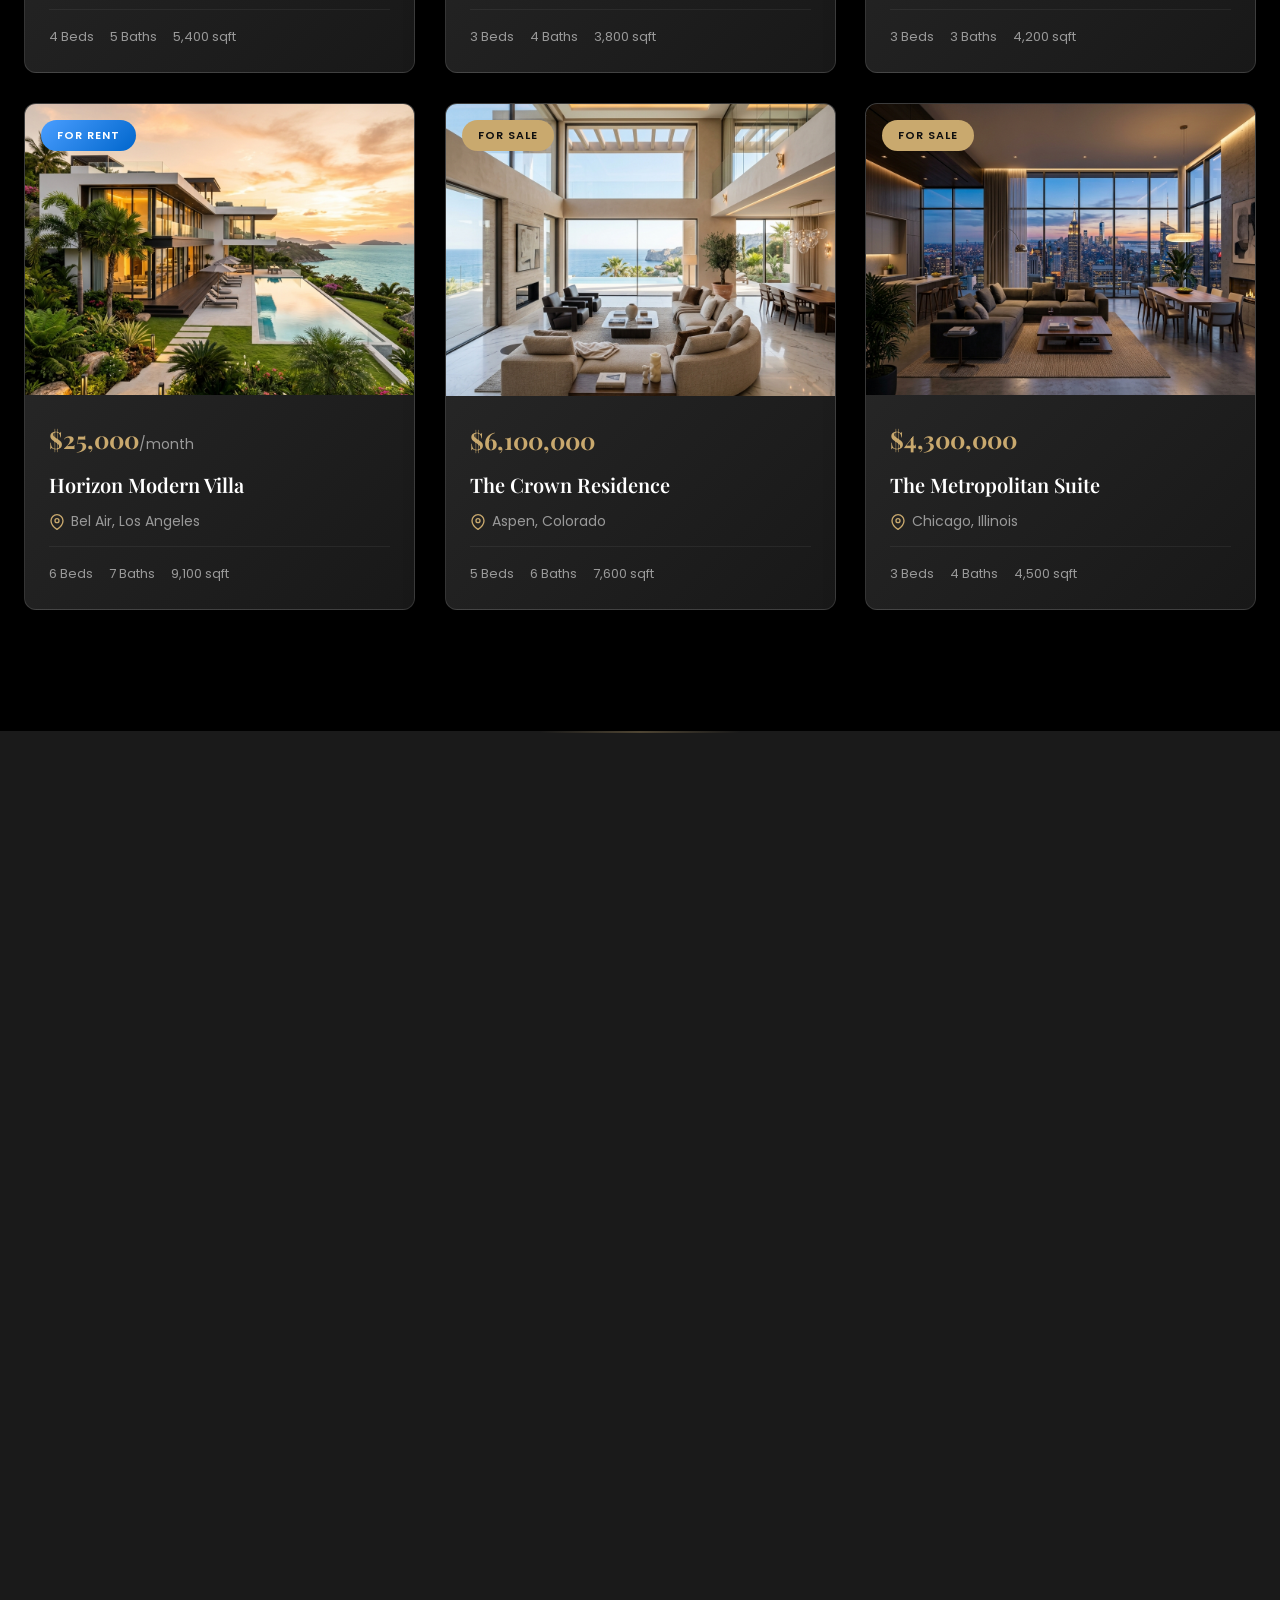
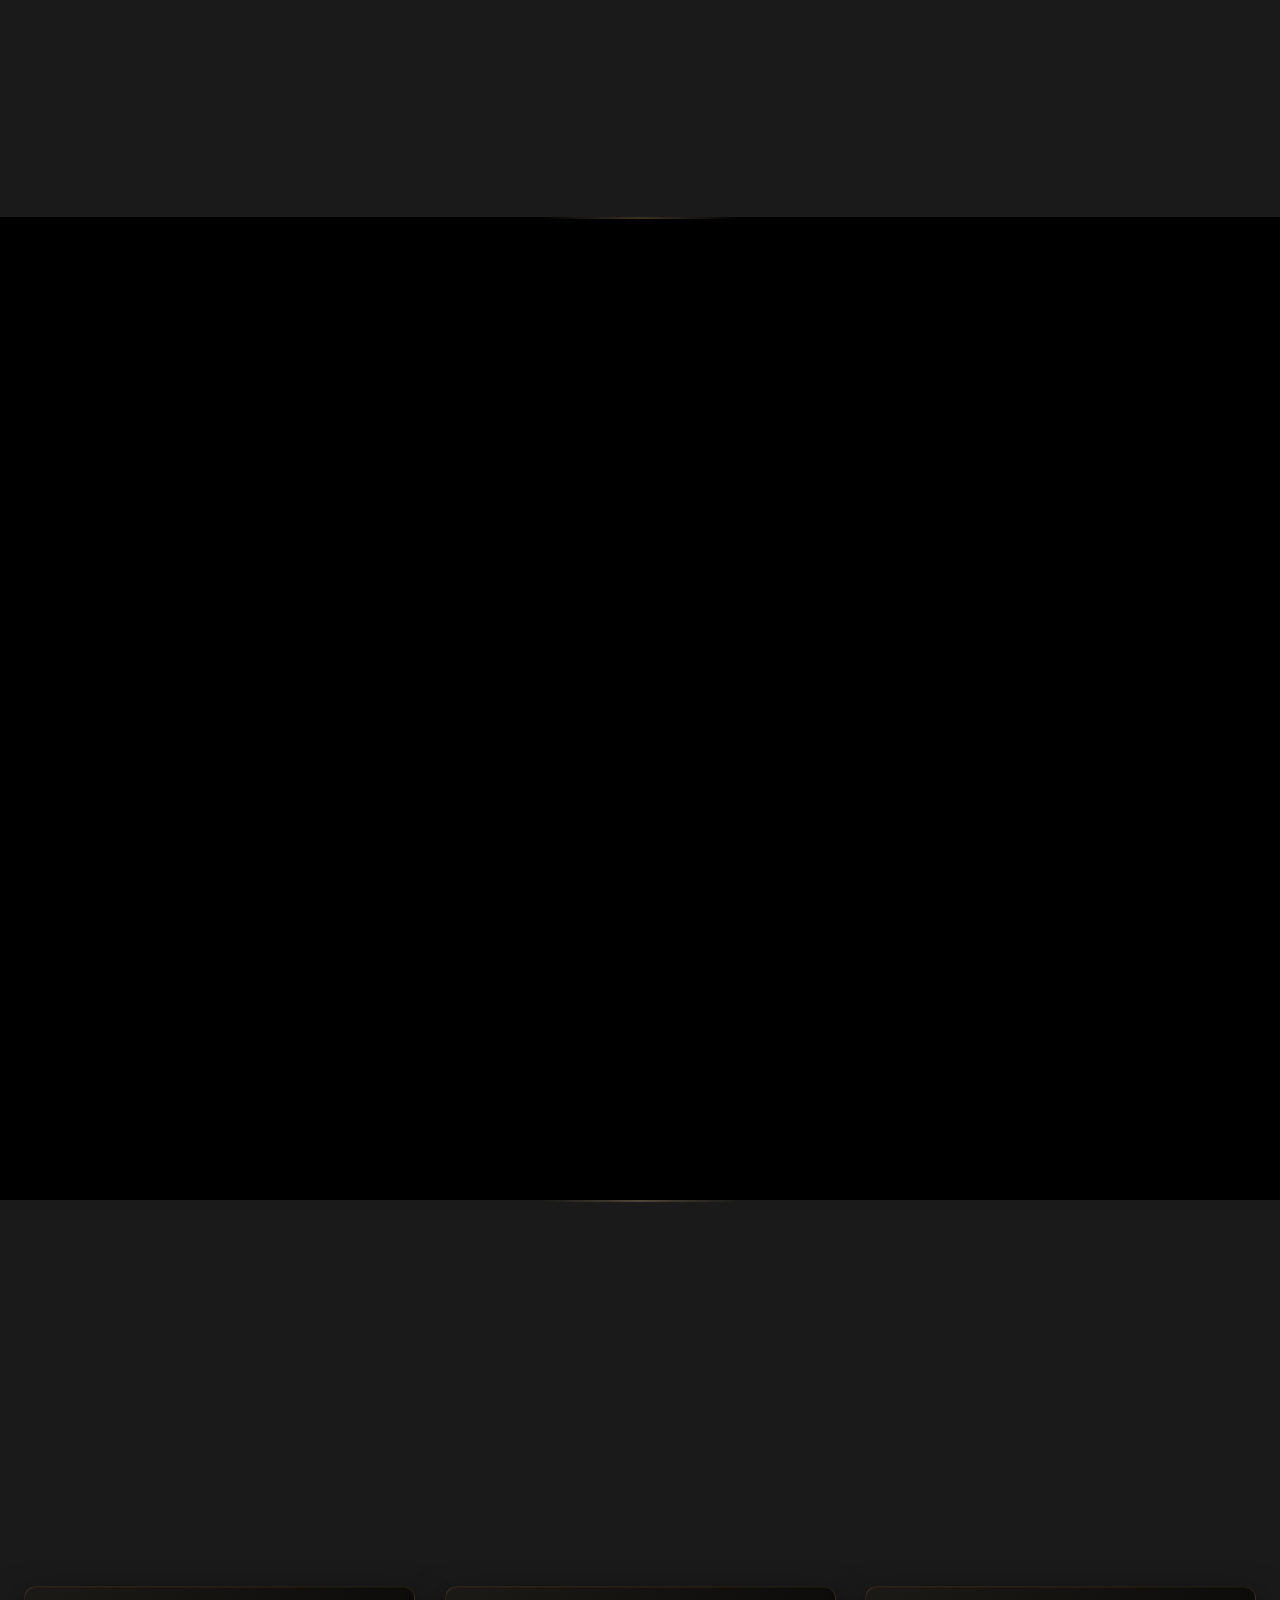
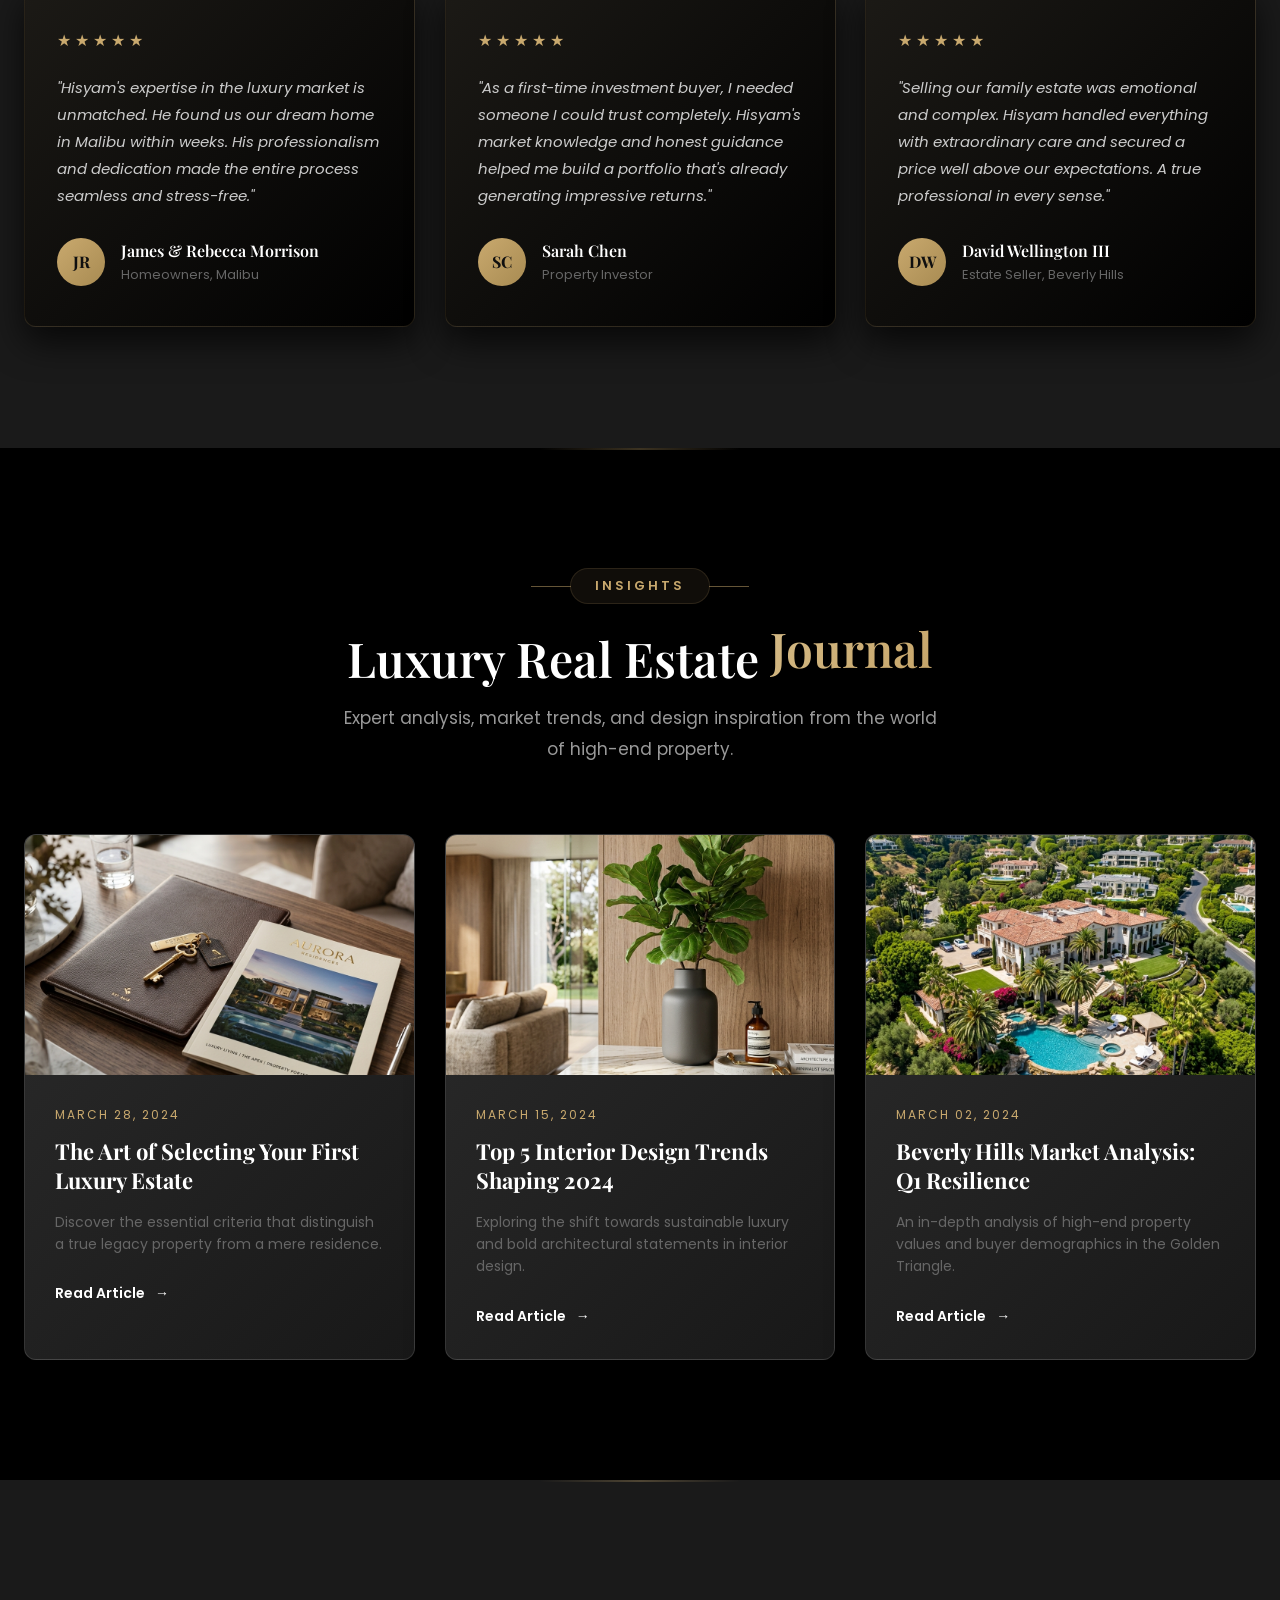
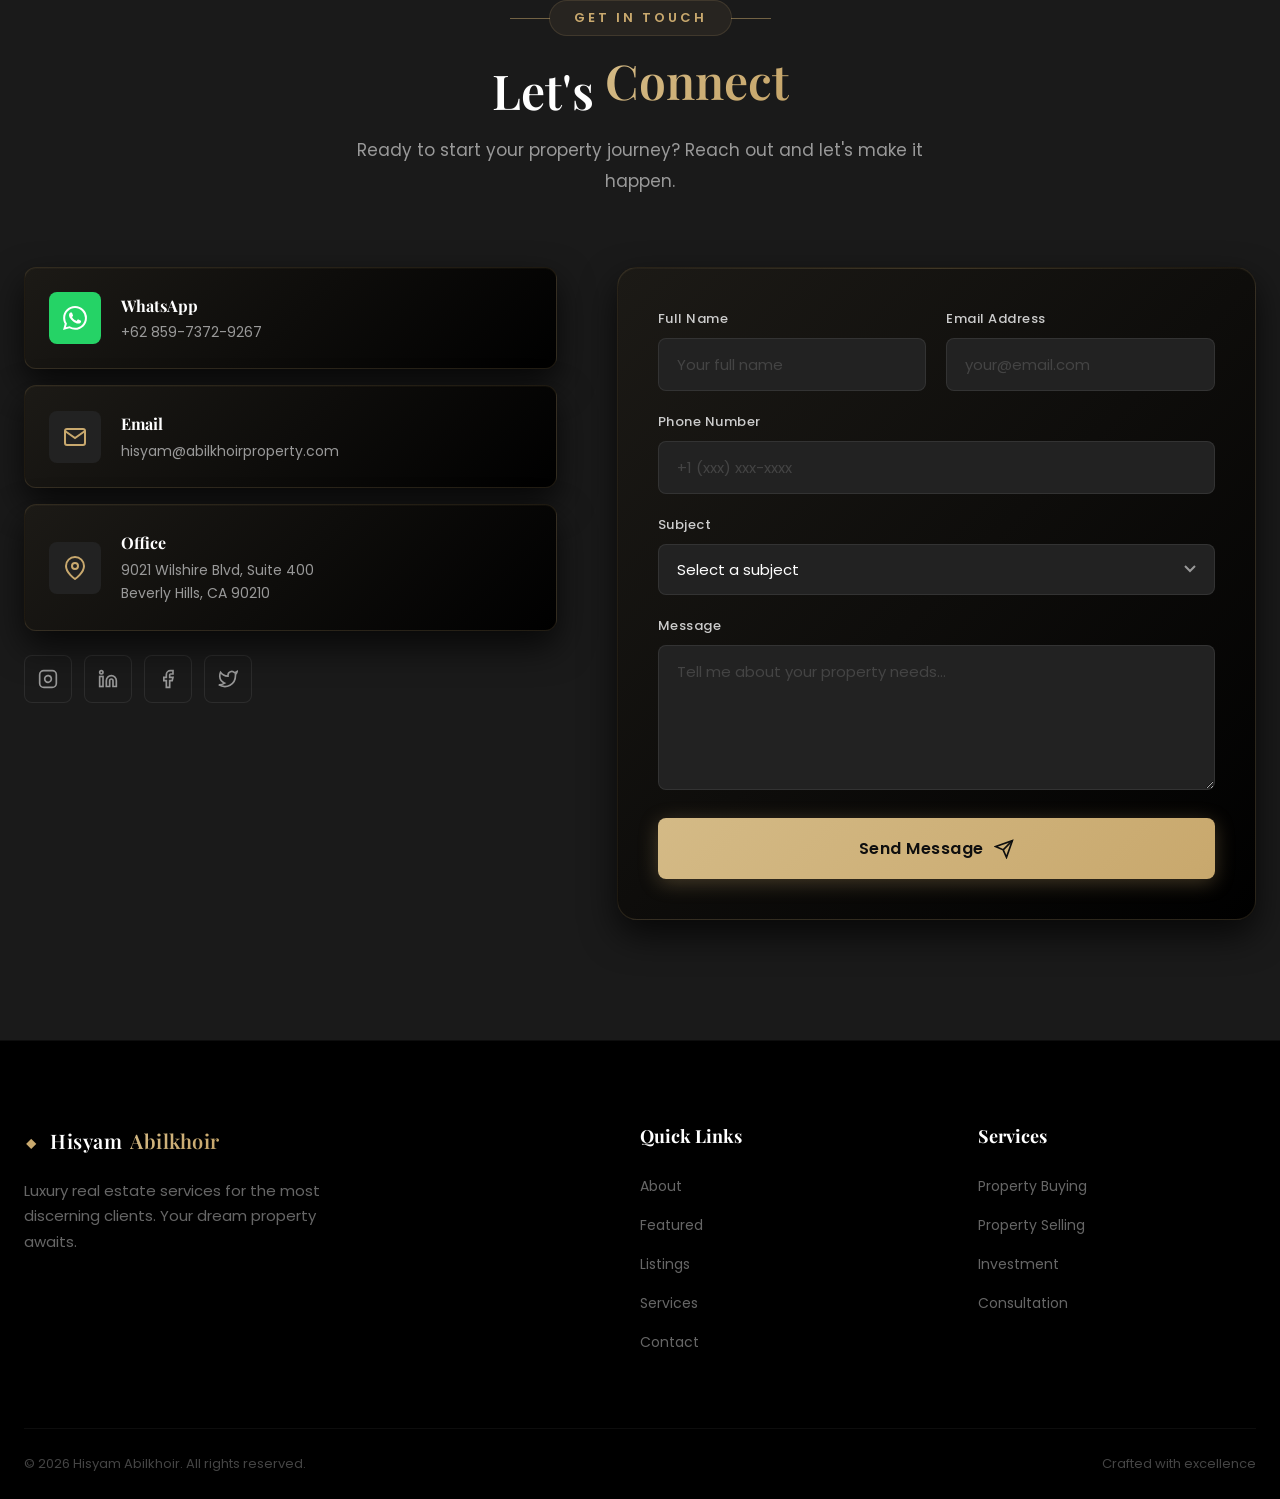
==== commit b3fb3e22: "update blog" ====
--- a/index.html
+++ b/index.html
@@ -688,53 +688,55 @@
       </div>
       <div class="blog-grid" data-animate>
         <!-- Blog 1 -->
-        <div class="blog-card" id="blog1">
-          <a href="blog/luxury-real-estate-investing/" class="blog-image">
+        <article class="blog-card" data-animate>
+          <div class="blog-img">
             <img src="images/blog-1.png" alt="Estate Selection" />
-          </a>
+          </div>
           <div class="blog-info">
-            <span class="blog-date">March 28, 2026</span>
+            <span class="blog-date">March 28, 2024</span>
             <h3 class="blog-title">
-              <a href="blog/luxury-real-estate-investing/">The Art of Selecting the Perfect Estate</a>
+              <a href="blog/luxury-real-estate-investing/">The Art of Selecting Your First Luxury Estate</a>
             </h3>
             <p class="blog-excerpt">
-              Discover the essential criteria that elite buyers use to evaluate potential luxury properties.
+              Discover the essential criteria that distinguish a true legacy property from a mere residence.
             </p>
-            <a href="blog/luxury-real-estate-investing/" class="blog-link">Read More</a>
-          </div>
-        </div>
+            <a href="blog/luxury-real-estate-investing/" class="blog-link">Read Article <span>&rarr;</span></a>
+          </div>
+        </article>
+
         <!-- Blog 2 -->
-        <div class="blog-card" id="blog2">
-          <a href="blog/modern-interior-design-2024/" class="blog-image">
+        <article class="blog-card" data-animate>
+          <div class="blog-img">
             <img src="images/blog-2.png" alt="Interior Trends" />
-          </a>
+          </div>
           <div class="blog-info">
-            <span class="blog-date">March 15, 2026</span>
+            <span class="blog-date">March 15, 2024</span>
             <h3 class="blog-title">
-              <a href="blog/modern-interior-design-2024/">Modern Interior Trends for 2024</a>
+              <a href="blog/modern-interior-design-2024/">Top 5 Interior Design Trends Shaping 2024</a>
             </h3>
             <p class="blog-excerpt">
               Exploring the shift towards sustainable luxury and bold architectural statements in interior design.
             </p>
-            <a href="blog/modern-interior-design-2024/" class="blog-link">Read More</a>
-          </div>
-        </div>
+            <a href="blog/modern-interior-design-2024/" class="blog-link">Read Article <span>&rarr;</span></a>
+          </div>
+        </article>
+
         <!-- Blog 3 -->
-        <div class="blog-card" id="blog3">
-          <a href="blog/beverly-hills-market-trends/" class="blog-image">
+        <article class="blog-card" data-animate>
+          <div class="blog-img">
             <img src="images/blog-3.png" alt="Market Trends" />
-          </a>
+          </div>
           <div class="blog-info">
-            <span class="blog-date">March 02, 2026</span>
+            <span class="blog-date">March 02, 2024</span>
             <h3 class="blog-title">
-              <a href="blog/beverly-hills-market-trends/">Beverly Hills Real Estate Market Insight</a>
+              <a href="blog/beverly-hills-market-trends/">Beverly Hills Market Analysis: Q1 Resilience</a>
             </h3>
             <p class="blog-excerpt">
               An in-depth analysis of high-end property values and buyer demographics in the Golden Triangle.
             </p>
-            <a href="blog/beverly-hills-market-trends/" class="blog-link">Read More</a>
-          </div>
-        </div>
+            <a href="blog/beverly-hills-market-trends/" class="blog-link">Read Article <span>&rarr;</span></a>
+          </div>
+        </article>
       </div>
     </div>
   </section>
